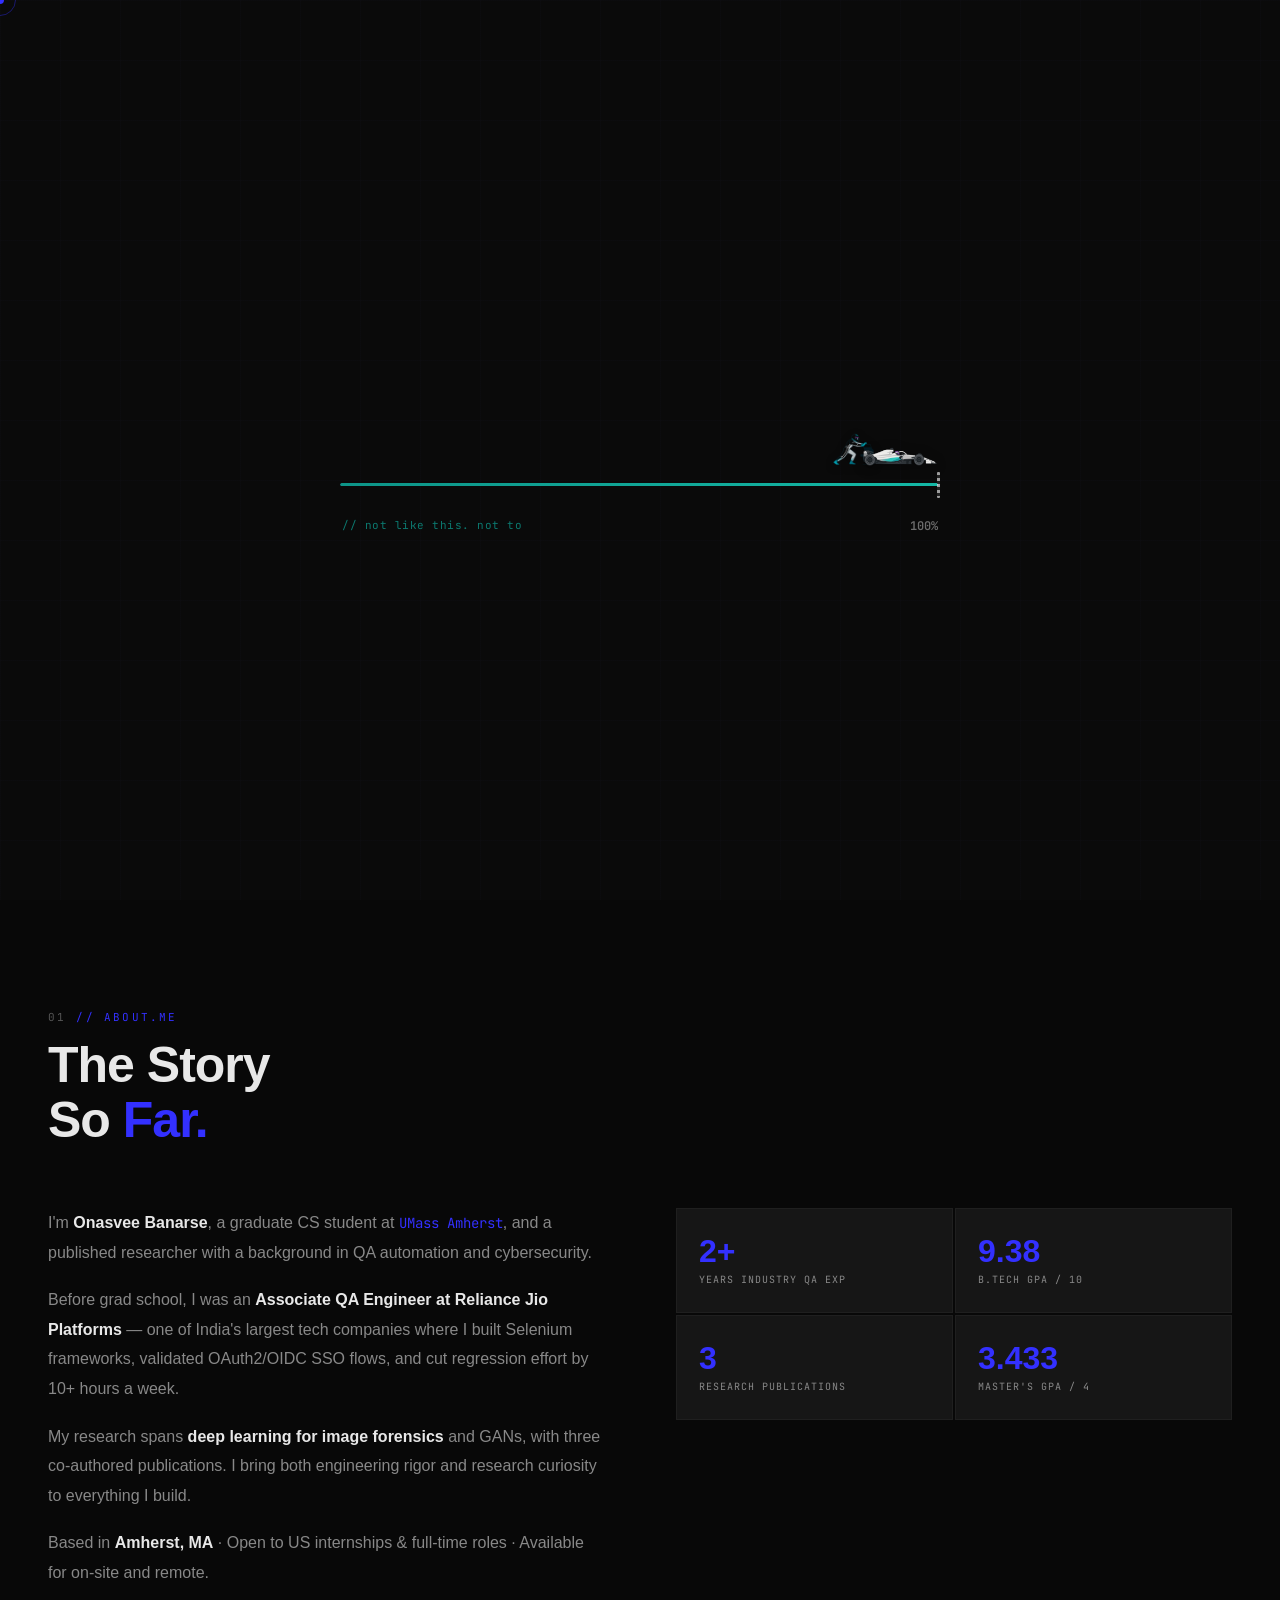
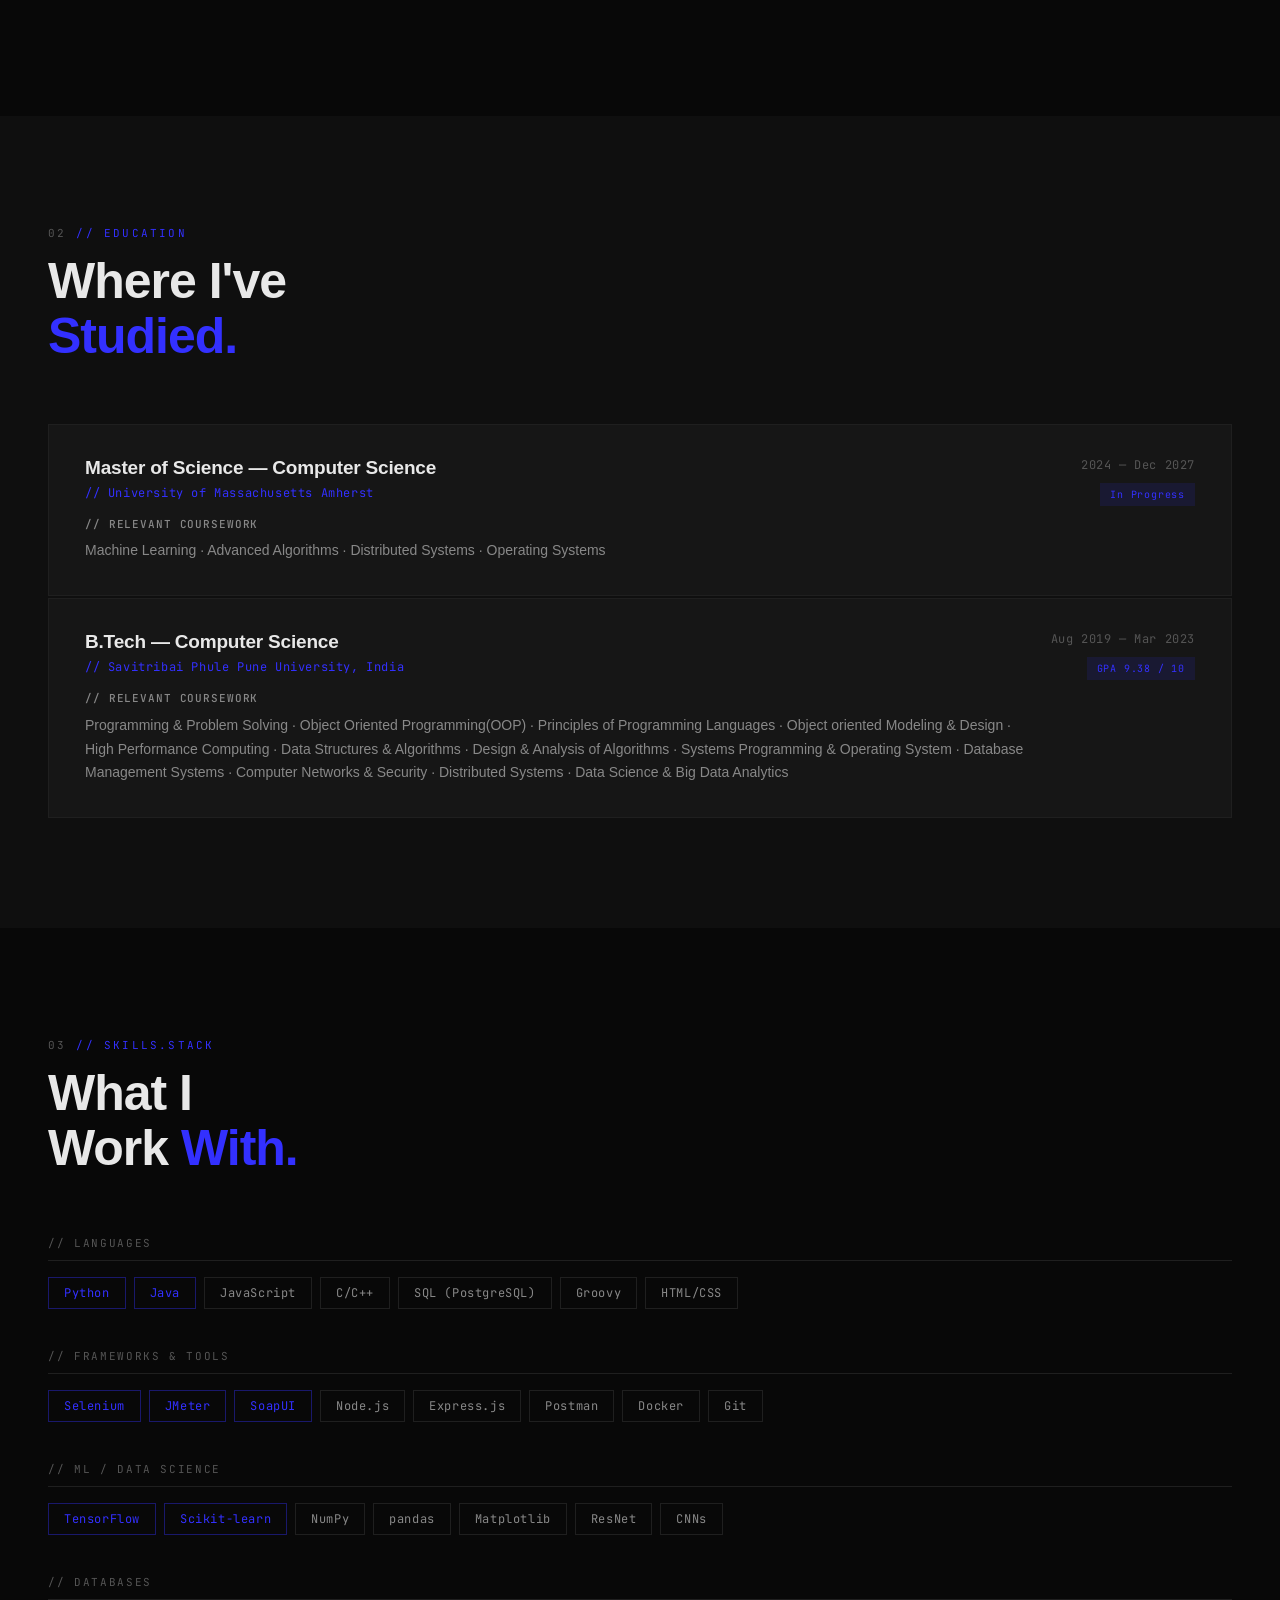
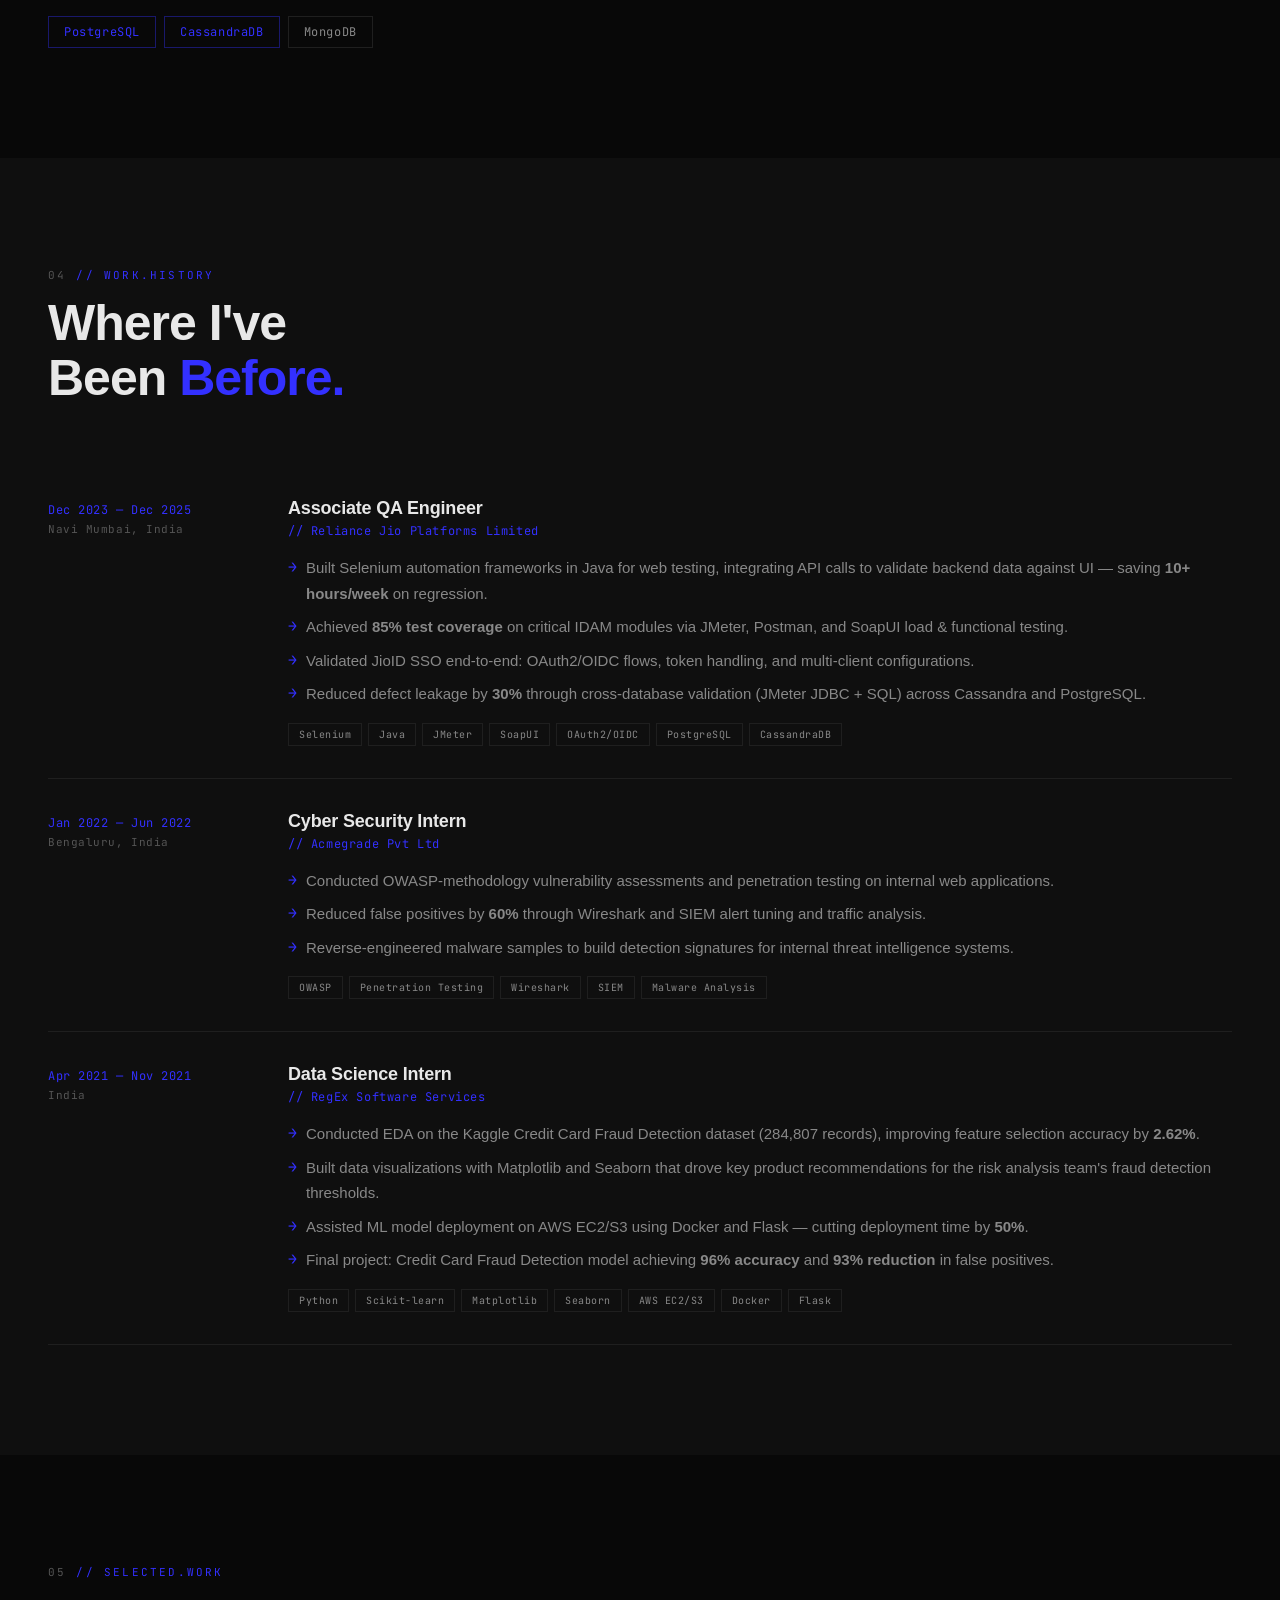
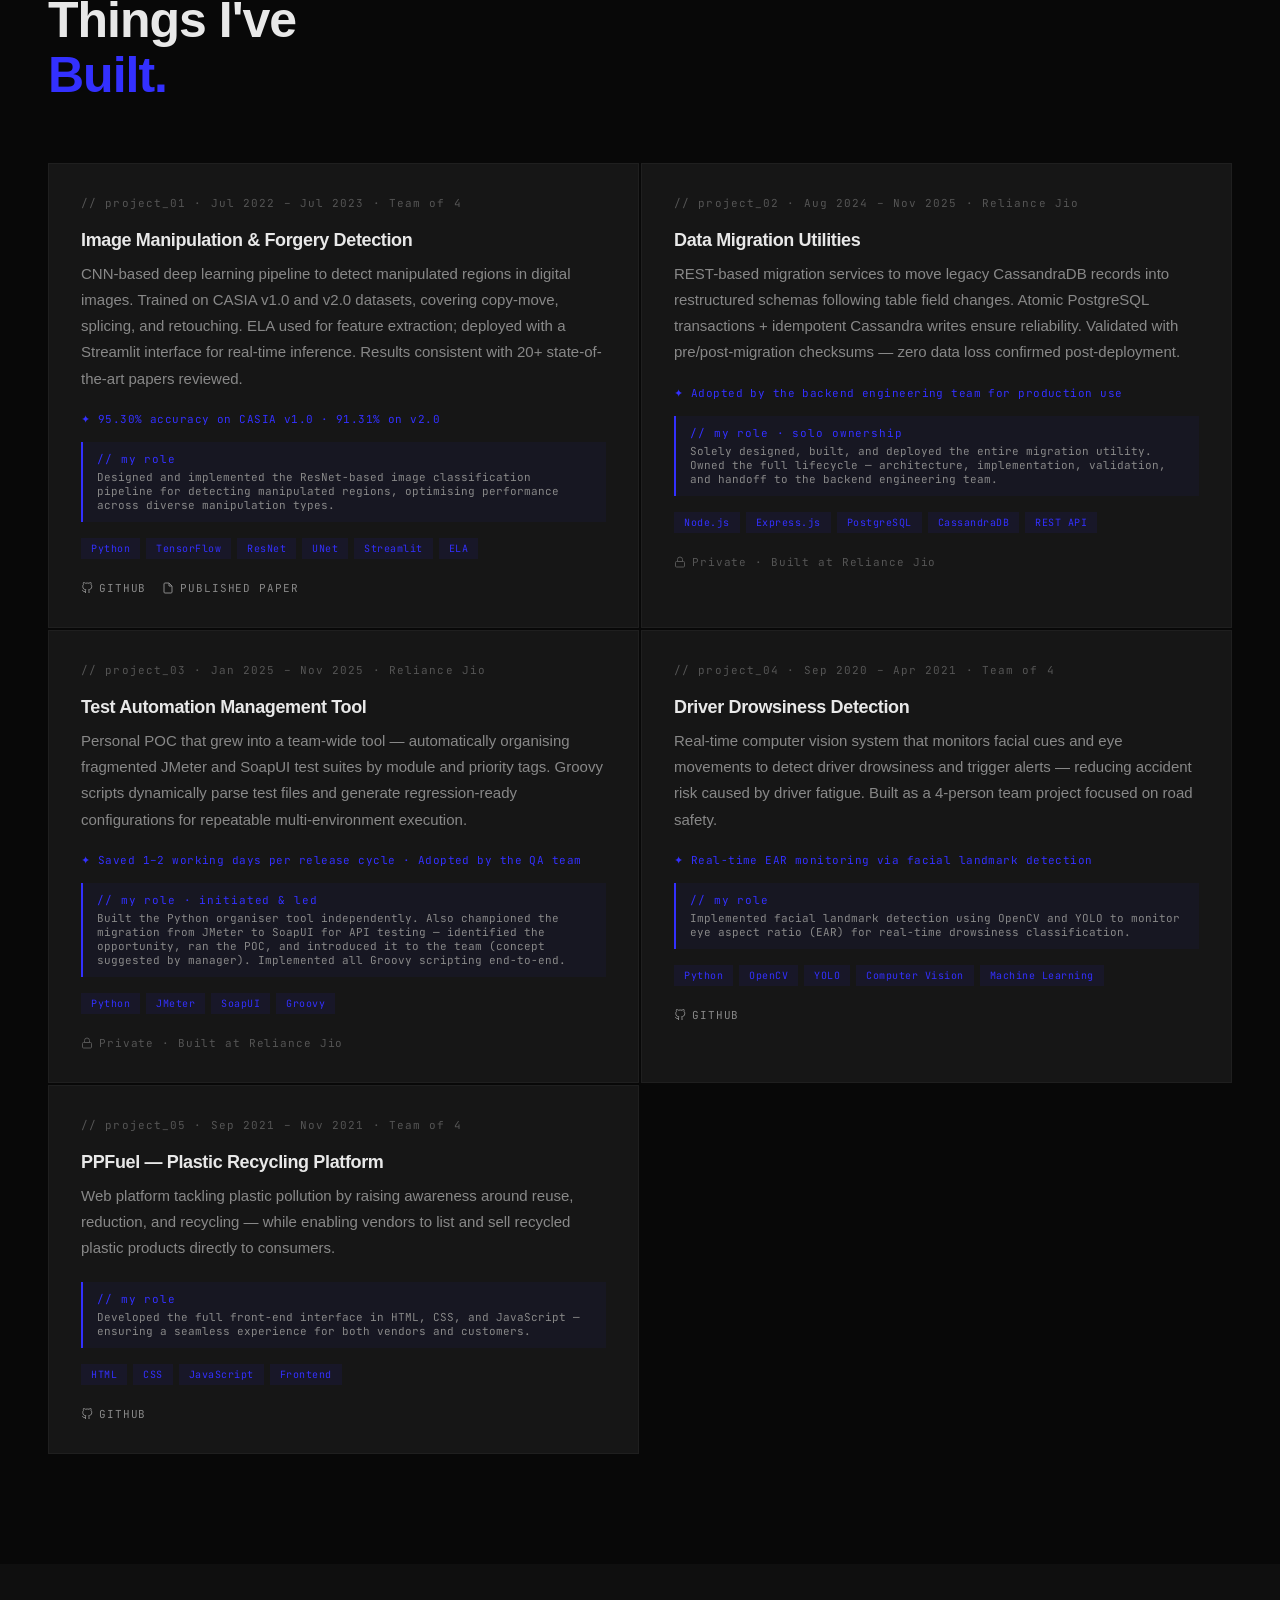
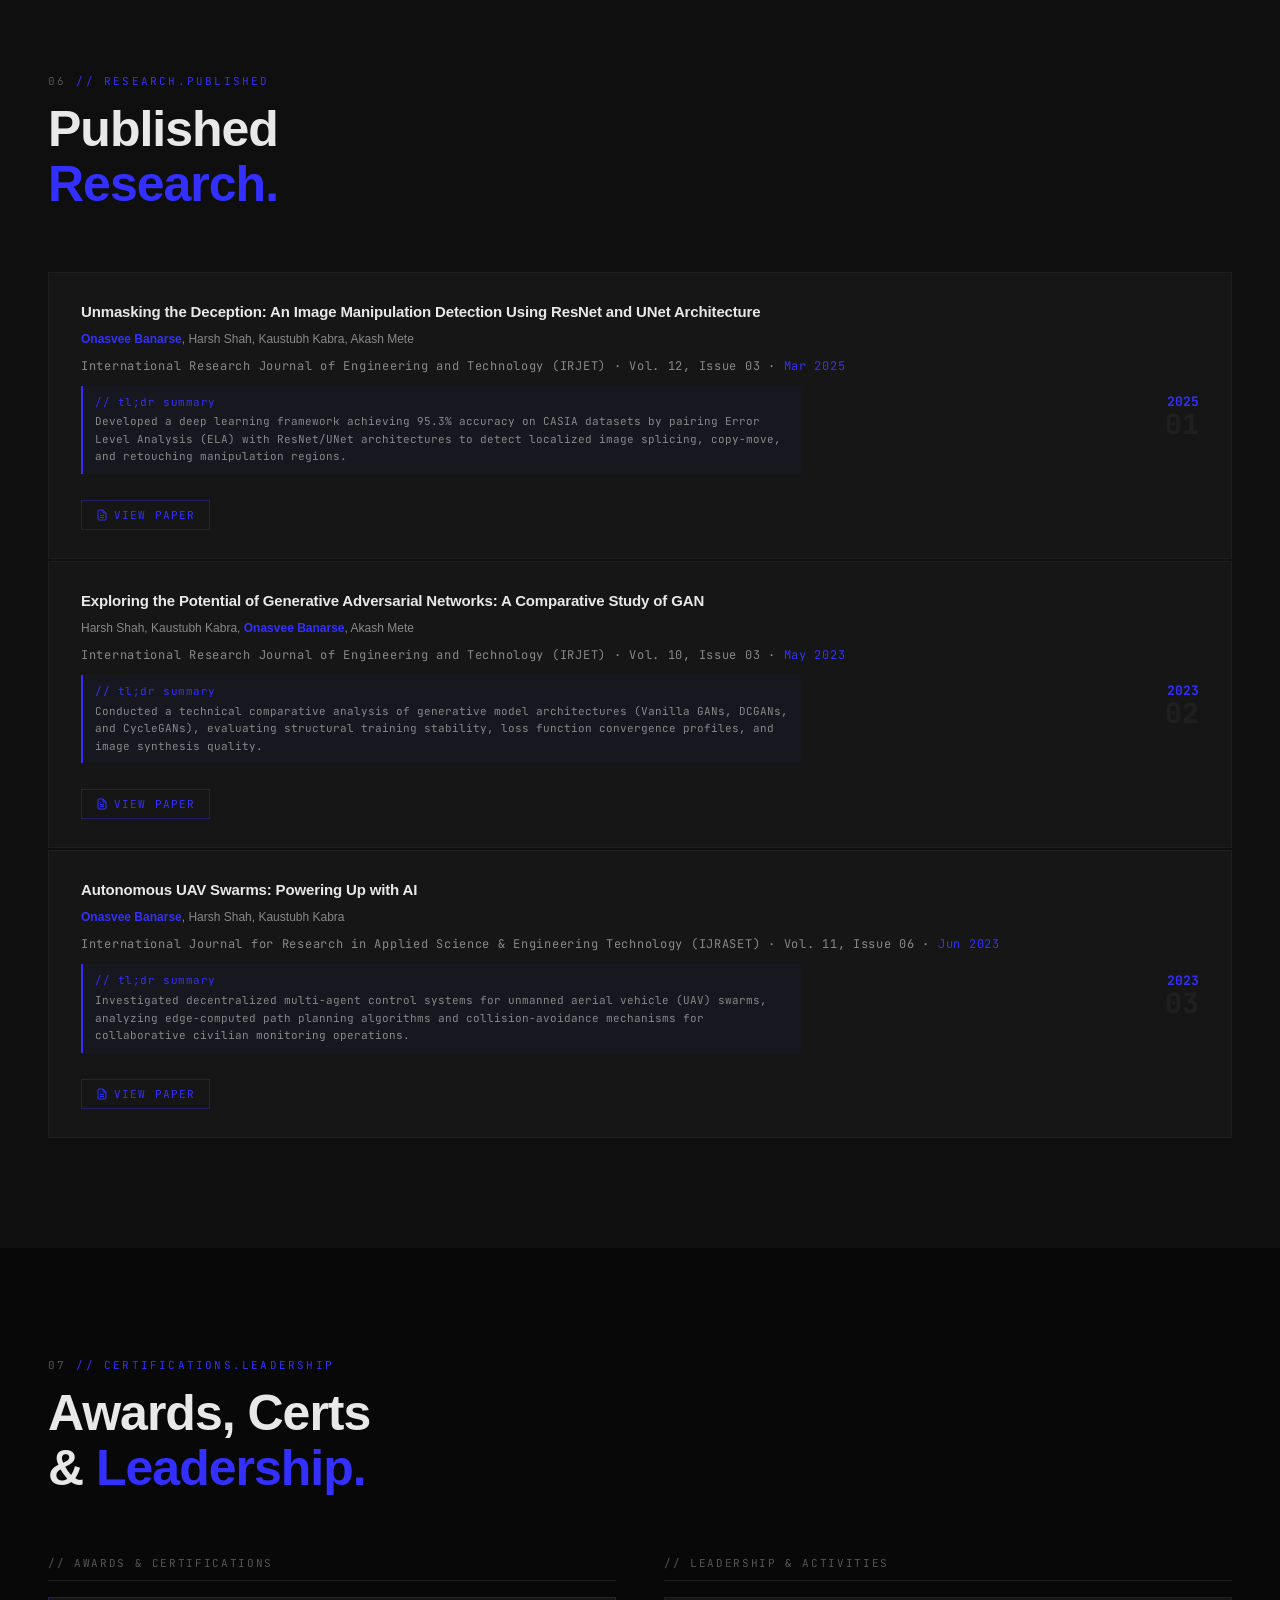
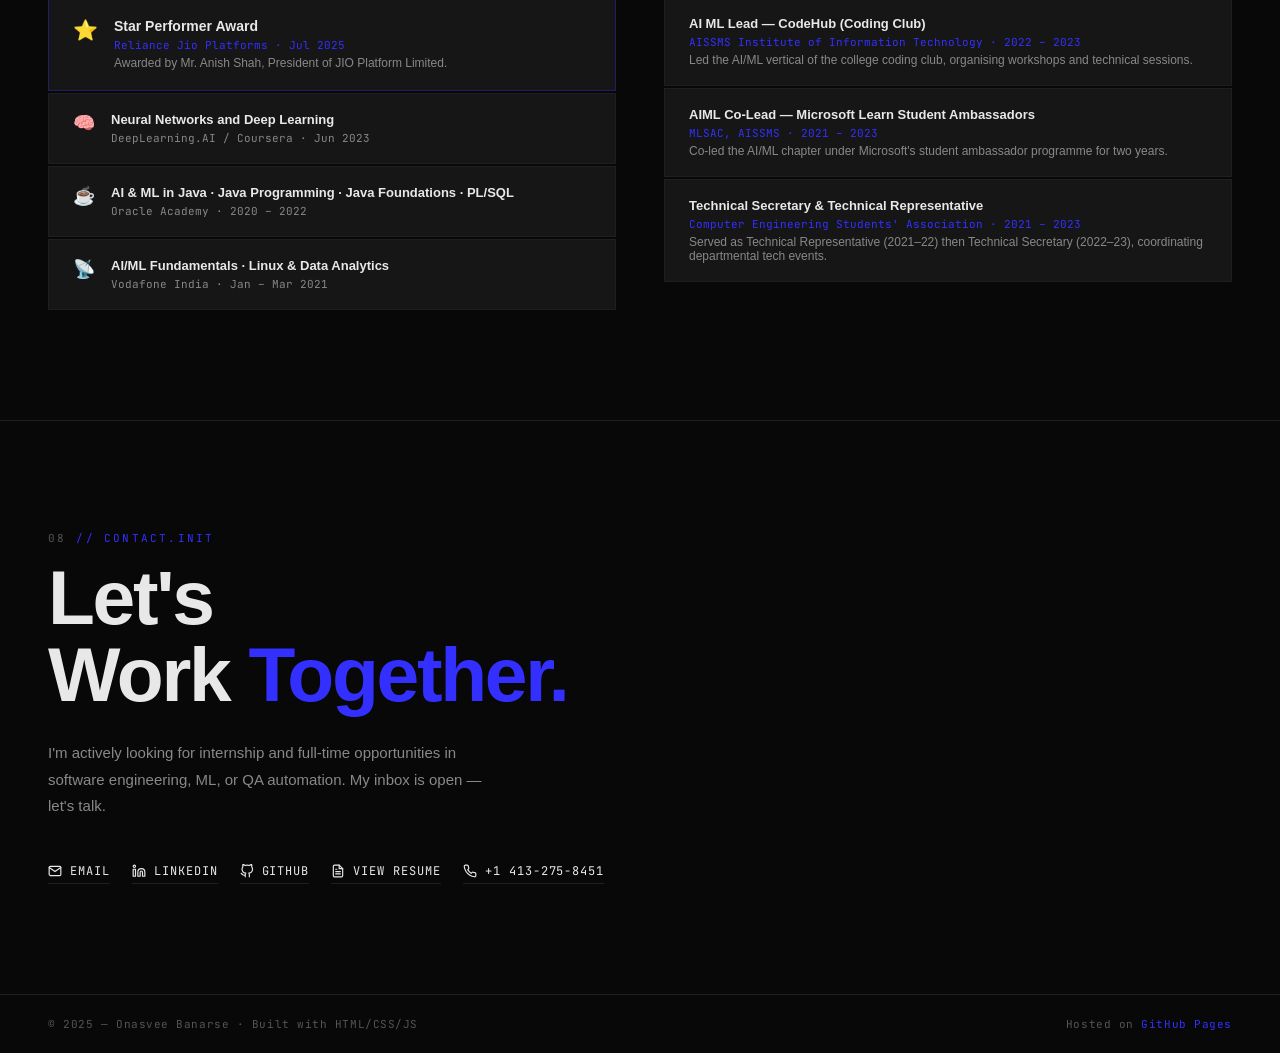
==== index.html @ cd903f81 "Website commit" ====
<!DOCTYPE html>
<html lang="en" data-theme="dark">
<head>
  <meta charset="UTF-8" />
  <meta name="viewport" content="width=device-width, initial-scale=1.0"/>
  <title>Onasvee Banarse — MS CS @ UMass Amherst</title>
  
  <link rel="preconnect" href="https://fonts.googleapis.com">
  <link href="https://fonts.googleapis.com/css2?family=JetBrains+Mono:wght@300;400;500;700&display=swap" rel="stylesheet">
  <link href="https://api.fontshare.com/v2/css?f[]=cabinet-grotesk@400,500,700,800&display=swap" rel="stylesheet">
  
  <link rel="stylesheet" href="styles.css">

  <script>
    // Runs before paint — no flash
    (function(){
      const palettes = [
  { name: 'ferrari',      dark: '#EF1A2D', dark2: '#FF4A5A', light: '#A6051A', light2: '#73000E' },
  { name: 'mclaren',      dark: '#FF8700', dark2: '#FFA842', light: '#C26600', light2: '#8F4B00' },
  { name: 'red bull',     dark: '#3330FF', dark2: '#FFEA33', light: '#0600EF', light2: '#030078' },
  { name: 'mercedes',     dark: '#00D2BE', dark2: '#E0E6ED', light: '#007A6E', light2: '#004F47' },
  { name: 'alpine',       dark: '#FF66D6', dark2: '#3385FF', light: '#FD4BC7', light2: '#0058BB' },
  { name: 'aston martin', dark: '#00A699', dark2: '#E4F533', light: '#00665E', light2: '#00423D' },
  { name: 'williams',     dark: '#33C5FF', dark2: '#335CFF', light: '#00A3E0', light2: '#041E42' },
  { name: 'haas',         dark: '#FF3352', dark2: '#E0E0E0', light: '#E6002B', light2: '#202020' },
  { name: 'audi',         dark: '#FF244D', dark2: '#CCCCCC', light: '#D40026', light2: '#1A1A1A' },
  { name: 'racing bulls', dark: '#3B5CFF', dark2: '#FF3333', light: '#1534CC', light2: '#B30000' },
  { name: 'cadillac',     dark: '#FFCE33', dark2: '#FF4752', light: '#C99B00', light2: '#8F141B' }
];
      // Pick random palette each session
      let idx = sessionStorage.getItem('paletteIdx');
      if(idx === null){
        idx = Math.floor(Math.random() * palettes.length);
        sessionStorage.setItem('paletteIdx', idx);
      }
      const p = palettes[+idx];
      const r = document.documentElement;
      // Store for later use in JS (theme switching)
      r.dataset.palette = idx;
      window._palette = p;
      // Apply dark mode colors immediately
      r.style.setProperty('--accent', p.dark);
      r.style.setProperty('--accent2', p.dark2);
      // Light mode values stored as data attrs, applied when theme switches
      r.dataset.lightAccent = p.light;
      r.dataset.lightAccent2 = p.light2;
      r.dataset.paletteName = p.name;
    })();
  </script>
</head>
<body>

  <div class="loader-screen" id="loaderScreen">
    <div class="loader-container">
      <div class="track-area" id="trackArea">
        <div class="track-surface">
          <div class="track-progress" id="trackProgress"></div>
        </div>
        <div class="finish-marker"></div>

        <div class="race-group" id="raceGroup">
          <img class="driver" id="driver" src="driver.png" alt="" draggable="false"/>
          <img class="f1-car" id="f1Car" src="f1-car.png" alt="" draggable="false"/>
        </div>

        <div class="particle" id="p1"></div>
        <div class="particle" id="p2"></div>
        <div class="particle" id="p3"></div>
        <div class="particle" id="p4"></div>
        <div class="particle" id="p5"></div>
      </div>

      <div class="status-bar">
        <span class="status-text" id="statusText"></span>
        <span class="percent-text" id="percentText">0%</span>
      </div>

      <span class="skip-hint" id="skipHint" onclick="skipLoader()">click to skip</span>
    </div>
  </div>

  <script>
    (function() {
      // Lock scroll while loader is active
      document.body.style.overflow = 'hidden';

      const trackProgress = document.getElementById('trackProgress');
      const percentText = document.getElementById('percentText');
      const f1Car = document.getElementById('f1Car');
      const driver = document.getElementById('driver');
      const raceGroup = document.getElementById('raceGroup');
      const loaderScreen = document.getElementById('loaderScreen');
      const statusText = document.getElementById('statusText');
      const trackArea = document.getElementById('trackArea');
      const skipHint = document.getElementById('skipHint');
      const particles = [
        document.getElementById('p1'), document.getElementById('p2'),
        document.getElementById('p3'), document.getElementById('p4'),
        document.getElementById('p5')
      ];

// === CONFIG ===
      const STUCK_AT = 62;
      const PHASE1_DURATION = 1400; // Increased from 850ms for a longer, smoother travel path
      const STUCK_DURATION = 750;
      const ENTRY_DELAY = 300;
      const PUSH_DURATION = 850;
      const EXIT_DELAY = 400;

      // Safe local storage check
      try {
        if (localStorage.getItem('portfolio_visited')) {
          // Uncomment to skip loader for returning visitors:
          // loaderScreen.classList.add('done');
          // document.body.style.overflow = '';
          // return; 
        }
        localStorage.setItem('portfolio_visited', 'true');
      } catch (e) { console.warn("Local storage blocked, ignoring."); }

      let currentProgress = 0;
      function setProgress(val) {
        currentProgress = val;
        trackProgress.style.width = val + '%';
        percentText.textContent = Math.round(val) + '%';
        raceGroup.style.left = val + '%';
      }

      function showStatus(text) {
        statusText.textContent = text;
        statusText.classList.add('visible');
      }
      function hideStatus() { statusText.classList.remove('visible'); }

// Add a variable at the top of your script block to track the active timer
      let activeTypeInterval = null;

      function typeStatus(text, speed = 40) {
        // CRITICAL: Clear any running typewriter interval from a previous phase
        if (activeTypeInterval !== null) {
          clearInterval(activeTypeInterval);
        }

        statusText.innerHTML = ''; 
        statusText.classList.add('visible');
        let i = 0;
        
        // Save the new interval to our tracking variable
        activeTypeInterval = setInterval(() => {
          if (i < text.length) { 
            statusText.innerHTML += text[i]; 
            i++; 
          } 
          else { 
            clearInterval(activeTypeInterval); 
            activeTypeInterval = null; // Reset when typing finishes
          }
        }, speed);
      }

      function spawnSmoke() {
        const groupRect = raceGroup.getBoundingClientRect();
        const trackRect = trackArea.getBoundingClientRect();
        const smokeX = groupRect.left - trackRect.left;

        particles.forEach((p, i) => {
          p.style.left = (smokeX + Math.random() * 20) + 'px';
          p.style.bottom = (8 + Math.random() * 12) + 'px';
          p.style.width = (6 + Math.random() * 6) + 'px';
          p.style.height = p.style.width;
          p.classList.remove('active');
          void p.offsetWidth;
          setTimeout(() => p.classList.add('active'), i * 120);
        });
      }

      // Attach to window so HTML onclick works
      window.skipLoader = function() {
        loaderScreen.classList.add('done');
        document.body.style.overflow = '';
      };

function phase1() {
        driver.style.display = 'none';
        typeStatus('// lights out and away we go.', 30); 

        const start = performance.now();
        function animate(now) {
          const t = Math.min((now - start) / PHASE1_DURATION, 1);
          
          // Smoother kinematic curve: standard quintic ease-out profile
          // This gives the car a high initial speed but decelerates beautifully into the stop
          const eased = 1 - Math.pow(1 - t, 5); 
          
          setProgress(eased * STUCK_AT);
          if (t < 1) requestAnimationFrame(animate); else phase2();
        }
        requestAnimationFrame(animate);
      }

      function phase2() {
        raceGroup.classList.add('stuck');
        spawnSmoke();
        typeStatus('// DNF?', 35);
        setTimeout(() => skipHint.classList.add('visible'), 200);
        setTimeout(() => { raceGroup.classList.remove('stuck'); phase3(); }, STUCK_DURATION);
      }

      function phase3() {
        hideStatus();
        skipHint.classList.remove('visible');
        driver.style.display = 'block';
        driver.classList.add('visible');
        setTimeout(() => {
          driver.classList.add('pushing');
          typeStatus('// not like this. not today.', 30);
          const start = performance.now();
          function animatePush(now) {
            const t = Math.min((now - start) / PUSH_DURATION, 1);
            let eased;
            if (t < 0.2) eased = 2.5 * t * t;
            else if (t < 0.8) eased = 0.1 + (t - 0.2) * 1.25;
            else { const r = (t - 0.8) / 0.2; eased = 0.85 + 0.15 * (1 - Math.pow(1 - r, 2)); }
            setProgress(STUCK_AT + (100 - STUCK_AT) * eased);
            if (t < 1) requestAnimationFrame(animatePush); else finish();
          }
          requestAnimationFrame(animatePush);
        }, ENTRY_DELAY);
      }

      function finish() {
        driver.classList.remove('pushing');
        hideStatus();
        setTimeout(() => typeStatus('// welcome to my world.', 25), 100);
        setTimeout(() => window.skipLoader(), EXIT_DELAY + 300);
      }

      phase1();
    })();
  </script>

  <div class="cursor" id="cursor"></div>
  <div class="cursor-ring" id="cursorRing"></div>

  <nav id="navbar">
    <div class="nav-logo" onclick="window.scrollTo({top:0,behavior:'smooth'})" style="cursor:none;">// onasvee.dev</div>
    <div class="nav-right">
      <ul class="nav-links">
        <li><a href="#about">About</a></li>
        <li><a href="#education">Education</a></li>
        <li><a href="#skills">Skills</a></li>
        <li><a href="#experience">Experience</a></li>
        <li><a href="#projects">Projects</a></li>
        <li><a href="#publications">Publications</a></li>
        <li><a href="#certifications">Certifications</a></li>
        <li><a href="#contact">Contact</a></li>
      </ul>
      <button id="colorBtn" title="Randomise accent colour" style="background:none;border:1px solid var(--border);border-radius:999px;padding:5px 10px;cursor:none;display:flex;align-items:center;gap:7px;transition:border-color 0.2s,padding 0.2s;" onmouseenter="this.style.borderColor='var(--accent)';document.getElementById('colorName').style.maxWidth='80px';document.getElementById('colorName').style.opacity='1'" onmouseleave="this.style.borderColor='var(--border)';document.getElementById('colorName').style.maxWidth='0';document.getElementById('colorName').style.opacity='0'">
        <span id="colorDot" style="width:10px;height:10px;border-radius:50%;background:var(--accent);display:inline-block;flex-shrink:0;transition:background 0.3s;"></span>
        <span style="font-family:var(--mono);font-size:10px;color:var(--muted2);letter-spacing:0.1em;max-width:0;opacity:0;overflow:hidden;white-space:nowrap;transition:max-width 0.3s ease,opacity 0.3s ease;" id="colorName">ferrari</span>
      </button>
      <button class="theme-toggle" id="themeToggle" title="Toggle theme">
        <span class="toggle-icon-dark">🌙</span>
        <span class="toggle-icon-light">☀️</span>
        <div class="toggle-knob"></div>
      </button>
    </div>
  </nav>

  <section id="hero">
    <div class="hero-grid-bg"></div>
    <div class="hero-content">
      <div class="hero-tag">// system.init — open to internships & full-time roles</div>
      <h1 class="hero-name">Onasvee<br>Banarse<span>.</span></h1>
      <p class="hero-title" id="typed-text">MS CS @ UMass Amherst · <span class="typed-cursor">|</span></p>
      <p class="hero-desc">
Engineer who has spent several years breaking systems in order to design and deliver new systems through Reliance Jio. Presently working towards a Master's degree in Computer Science, focusing on Quality Assurance, Machine Learning, and Software Engineering, to create fast, reliable systems.      </p>
      <div class="hero-ctas">
        <a href="#projects" class="btn-primary">View My Work</a>
        <a href="#contact" class="btn-outline">Get in Touch</a>
<a href="javascript:void(0)" onclick="openPDF('resume.pdf', 'Onasvee Banarse', 'Resume')" class="btn-outline" style="display: inline-flex; align-items: center; gap: 8px;">
          <svg width="14" height="14" viewBox="0 0 24 24" fill="none" stroke="currentColor" stroke-width="2" stroke-linecap="round" stroke-linejoin="round"><path d="M14 2H6a2 2 0 0 0-2 2v16a2 2 0 0 0 2 2h12a2 2 0 0 0 2-2V8z"></path><polyline points="14 2 14 8 20 8"></polyline><line x1="16" y1="13" x2="8" y2="13"></line><line x1="16" y1="17" x2="8" y2="17"></line><polyline points="10 9 9 9 8 9"></polyline></svg>
          View Resume
        </a>
      </div>
    </div>

    <div class="hero-photo-wrap">
      <div class="hero-photo-frame">
        <div class="hero-photo-inner">
            <img src="OnasveeBanarse.PNG" alt="Onasvee Banarse" />
        </div>
        <div class="photo-badge">UMass · MS CS</div>
      </div>
    </div>

    <div class="hero-scroll-hint"><div class="scroll-line"></div>scroll to explore</div>
  </section>

  <section id="about">
    <div class="section-label reveal" data-num="01">// about.me</div>
    <h2 class="section-title reveal">The Story<br>So <span>Far.</span></h2>
    <div class="about-grid">
      <div class="about-text reveal">
        <p>I'm <strong>Onasvee Banarse</strong>, a graduate CS student at <span class="highlight">UMass Amherst</span>, and a published researcher with a background in QA automation and cybersecurity.</p>
        <p>Before grad school, I was an <strong>Associate QA Engineer at Reliance Jio Platforms</strong> — one of India's largest tech companies where I built Selenium frameworks, validated OAuth2/OIDC SSO flows, and cut regression effort by 10+ hours a week.</p>
        <p>My research spans <strong>deep learning for image forensics</strong> and GANs, with three co-authored publications. I bring both engineering rigor and research curiosity to everything I build.</p>
        <p>Based in <strong>Amherst, MA</strong> · Open to US internships & full-time roles · Available for on-site and remote.</p>
      </div>
      <div class="about-stats reveal">
        <div class="stat-box"><div class="stat-num">2+</div><div class="stat-label">Years Industry QA Exp</div></div>
        <div class="stat-box"><div class="stat-num">9.38</div><div class="stat-label">B.Tech GPA / 10</div></div>
        <div class="stat-box"><div class="stat-num">3</div><div class="stat-label">Research Publications</div></div>
        <div class="stat-box"><div class="stat-num">3.433</div><div class="stat-label">Master's GPA / 4</div></div>
      </div>
    </div>
  </section>

  <section id="education">
    <div class="section-label reveal" data-num="02">// education</div>
    <h2 class="section-title reveal">Where I've<br><span>Studied.</span></h2>
    <div class="edu-grid">

      <div class="edu-card reveal">
        <div>
          <div class="edu-degree">Master of Science — Computer Science</div>
          <div class="edu-school">// University of Massachusetts Amherst</div>
          <div class="edu-courses">
            <strong>// relevant coursework</strong>
            Machine Learning · Advanced Algorithms · Distributed Systems · Operating Systems
          </div>
        </div>
        <div class="edu-meta">
          <div class="edu-year">2024 — Dec 2027</div>
          <div class="edu-badge">In Progress</div>
        </div>
      </div>

      <div class="edu-card reveal">
        <div>
          <div class="edu-degree">B.Tech — Computer Science</div>
          <div class="edu-school">// Savitribai Phule Pune University, India</div>
          <div class="edu-courses">
            <strong>// relevant coursework</strong>
Programming & Problem Solving · Object Oriented Programming(OOP) · Principles of Programming Languages · Object oriented Modeling & Design · High Performance Computing · Data Structures & Algorithms · Design & Analysis of Algorithms · Systems Programming & Operating System · Database Management Systems · Computer Networks & Security · Distributed Systems · Data Science & Big Data Analytics          </div>
        </div>
        <div class="edu-meta">
          <div class="edu-year">Aug 2019 — Mar 2023</div>
          <div class="edu-badge">GPA 9.38 / 10</div>
        </div>
      </div>

    </div>
  </section>

  <section id="skills">
    <div class="section-label reveal" data-num="03">// skills.stack</div>
    <h2 class="section-title reveal">What I<br>Work <span>With.</span></h2>
    <div class="skills-outer">
      <div class="reveal">
        <div class="skill-group-title">// languages</div>
        <div class="skills-grid">
          <span class="skill-tag accent">Python</span>
          <span class="skill-tag accent">Java</span>
          <span class="skill-tag">JavaScript</span>
          <span class="skill-tag">C/C++</span>
          <span class="skill-tag">SQL (PostgreSQL)</span>
          <span class="skill-tag">Groovy</span>
          <span class="skill-tag">HTML/CSS</span>
        </div>
      </div>
      <div class="reveal">
        <div class="skill-group-title">// frameworks & tools</div>
        <div class="skills-grid">
          <span class="skill-tag accent">Selenium</span>
          <span class="skill-tag accent">JMeter</span>
          <span class="skill-tag accent">SoapUI</span>
          <span class="skill-tag">Node.js</span>
          <span class="skill-tag">Express.js</span>
          <span class="skill-tag">Postman</span>
          <span class="skill-tag">Docker</span>
          <span class="skill-tag">Git</span>
        </div>
      </div>
      <div class="reveal">
        <div class="skill-group-title">// ml / data science</div>
        <div class="skills-grid">
          <span class="skill-tag accent">TensorFlow</span>
          <span class="skill-tag accent">Scikit-learn</span>
          <span class="skill-tag">NumPy</span>
          <span class="skill-tag">pandas</span>
          <span class="skill-tag">Matplotlib</span>
          <span class="skill-tag">ResNet</span>
          <span class="skill-tag">CNNs</span>
        </div>
      </div>
      <div class="reveal">
        <div class="skill-group-title">// databases</div>
        <div class="skills-grid">
          <span class="skill-tag accent">PostgreSQL</span>
          <span class="skill-tag accent">CassandraDB</span>
          <span class="skill-tag">MongoDB</span>
        </div>
      </div>
    </div>
  </section>

  <section id="experience">
    <div class="section-label reveal" data-num="04">// work.history</div>
    <h2 class="section-title reveal">Where I've<br>Been <span>Before.</span></h2>
    <div class="timeline">

      <div class="timeline-item reveal">
        <div class="timeline-left">
          <div class="tl-year">Dec 2023 — Dec 2025</div>
          Navi Mumbai, India
        </div>
        <div class="timeline-right">
          <h3>Associate QA Engineer</h3>
          <div class="company">// Reliance Jio Platforms Limited</div>
          <ul>
            <li>Built Selenium automation frameworks in Java for web testing, integrating API calls to validate backend data against UI — saving <strong>10+ hours/week</strong> on regression.</li>
            <li>Achieved <strong>85% test coverage</strong> on critical IDAM modules via JMeter, Postman, and SoapUI load & functional testing.</li>
            <li>Validated JioID SSO end-to-end: OAuth2/OIDC flows, token handling, and multi-client configurations.</li>
            <li>Reduced defect leakage by <strong>30%</strong> through cross-database validation (JMeter JDBC + SQL) across Cassandra and PostgreSQL.</li>
          </ul>
          <div class="tl-tags">
            <span class="tl-tag">Selenium</span><span class="tl-tag">Java</span>
            <span class="tl-tag">JMeter</span><span class="tl-tag">SoapUI</span>
            <span class="tl-tag">OAuth2/OIDC</span><span class="tl-tag">PostgreSQL</span>
            <span class="tl-tag">CassandraDB</span>
          </div>
        </div>
      </div>

      <div class="timeline-item reveal">
        <div class="timeline-left">
          <div class="tl-year">Jan 2022 — Jun 2022</div>
          Bengaluru, India
        </div>
        <div class="timeline-right">
          <h3>Cyber Security Intern</h3>
          <div class="company">// Acmegrade Pvt Ltd</div>
          <ul>
            <li>Conducted OWASP-methodology vulnerability assessments and penetration testing on internal web applications.</li>
            <li>Reduced false positives by <strong>60%</strong> through Wireshark and SIEM alert tuning and traffic analysis.</li>
            <li>Reverse-engineered malware samples to build detection signatures for internal threat intelligence systems.</li>
          </ul>
          <div class="tl-tags">
            <span class="tl-tag">OWASP</span><span class="tl-tag">Penetration Testing</span>
            <span class="tl-tag">Wireshark</span><span class="tl-tag">SIEM</span>
            <span class="tl-tag">Malware Analysis</span>
          </div>
        </div>
      </div>

      <div class="timeline-item reveal">
        <div class="timeline-left">
          <div class="tl-year">Apr 2021 — Nov 2021</div>
          India
        </div>
        <div class="timeline-right">
          <h3>Data Science Intern</h3>
          <div class="company">// RegEx Software Services</div>
          <ul>
            <li>Conducted EDA on the Kaggle Credit Card Fraud Detection dataset (284,807 records), improving feature selection accuracy by <strong>2.62%</strong>.</li>
            <li>Built data visualizations with Matplotlib and Seaborn that drove key product recommendations for the risk analysis team's fraud detection thresholds.</li>
            <li>Assisted ML model deployment on AWS EC2/S3 using Docker and Flask — cutting deployment time by <strong>50%</strong>.</li>
            <li>Final project: Credit Card Fraud Detection model achieving <strong>96% accuracy</strong> and <strong>93% reduction</strong> in false positives.</li>
          </ul>
          <div class="tl-tags">
            <span class="tl-tag">Python</span><span class="tl-tag">Scikit-learn</span>
            <span class="tl-tag">Matplotlib</span><span class="tl-tag">Seaborn</span>
            <span class="tl-tag">AWS EC2/S3</span><span class="tl-tag">Docker</span><span class="tl-tag">Flask</span>
          </div>
        </div>
      </div>

    </div>
  </section>

  <section id="projects">
    <div class="section-label reveal" data-num="05">// selected.work</div>
    <h2 class="section-title reveal">Things I've<br><span>Built.</span></h2>
    <div class="projects-grid">

      <div class="project-card reveal">
        <div class="project-num">// project_01 · Jul 2022 – Jul 2023 · Team of 4</div>
        <h3 class="project-title">Image Manipulation & Forgery Detection</h3>
        <p class="project-desc">CNN-based deep learning pipeline to detect manipulated regions in digital images. Trained on CASIA v1.0 and v2.0 datasets, covering copy-move, splicing, and retouching. ELA used for feature extraction; deployed with a Streamlit interface for real-time inference. Results consistent with 20+ state-of-the-art papers reviewed.</p>
        <div class="project-highlight">✦ 95.30% accuracy on CASIA v1.0 · 91.31% on v2.0</div>
        <div style="font-family:var(--mono);font-size:11px;color:var(--muted2);margin-bottom:16px;padding:10px 14px;border-left:2px solid var(--accent);background:color-mix(in srgb,var(--accent) 5%,transparent);">
          <span style="color:var(--accent);display:block;margin-bottom:4px;letter-spacing:0.08em;">// my role</span>
          Designed and implemented the ResNet-based image classification pipeline for detecting manipulated regions, optimising performance across diverse manipulation types.
        </div>
        <div class="project-stack">
          <span class="proj-tag">Python</span><span class="proj-tag">TensorFlow</span>
          <span class="proj-tag">ResNet</span><span class="proj-tag">UNet</span>
          <span class="proj-tag">Streamlit</span><span class="proj-tag">ELA</span>
        </div>
        <div class="project-links">
          <a href="https://github.com/ORION-22/Image_Manipulation_Detection_Streamlit_SegematationModel" class="proj-link"><svg viewBox="0 0 24 24" fill="none" stroke="currentColor" stroke-width="2"><path d="M9 19c-5 1.5-5-2.5-7-3m14 6v-3.87a3.37 3.37 0 0 0-.94-2.61c3.14-.35 6.44-1.54 6.44-7A5.44 5.44 0 0 0 20 4.77 5.07 5.07 0 0 0 19.91 1S18.73.65 16 2.48a13.38 13.38 0 0 0-7 0C6.27.65 5.09 1 5.09 1A5.07 5.07 0 0 0 5 4.77a5.44 5.44 0 0 0-1.5 3.78c0 5.42 3.3 6.61 6.44 7A3.37 3.37 0 0 0 9 18.13V22"/></svg>GitHub</a>
          <a href="#publications" class="proj-link"><svg viewBox="0 0 24 24" fill="none" stroke="currentColor" stroke-width="2"><path d="M14 2H6a2 2 0 0 0-2 2v16a2 2 0 0 0 2 2h12a2 2 0 0 0 2-2V8z"/><polyline points="14 2 14 8 20 8"/></svg>Published Paper</a>
        </div>
      </div>

      <div class="project-card reveal">
        <div class="project-num">// project_02 · Aug 2024 – Nov 2025 · Reliance Jio</div>
        <h3 class="project-title">Data Migration Utilities</h3>
        <p class="project-desc">REST-based migration services to move legacy CassandraDB records into restructured schemas following table field changes. Atomic PostgreSQL transactions + idempotent Cassandra writes ensure reliability. Validated with pre/post-migration checksums — zero data loss confirmed post-deployment.</p>
        <div class="project-highlight">✦ Adopted by the backend engineering team for production use</div>
        <div style="font-family:var(--mono);font-size:11px;color:var(--muted2);margin-bottom:16px;padding:10px 14px;border-left:2px solid var(--accent);background:color-mix(in srgb,var(--accent) 5%,transparent);">
          <span style="color:var(--accent);display:block;margin-bottom:4px;letter-spacing:0.08em;">// my role · solo ownership</span>
          Solely designed, built, and deployed the entire migration utility. Owned the full lifecycle — architecture, implementation, validation, and handoff to the backend engineering team.
        </div>
        <div class="project-stack">
          <span class="proj-tag">Node.js</span><span class="proj-tag">Express.js</span>
          <span class="proj-tag">PostgreSQL</span><span class="proj-tag">CassandraDB</span>
          <span class="proj-tag">REST API</span>
        </div>
        <div class="project-links">
          <span style="font-family:var(--mono);font-size:11px;color:var(--muted);letter-spacing:0.08em;display:flex;align-items:center;gap:6px;">
            <svg width="12" height="12" viewBox="0 0 24 24" fill="none" stroke="currentColor" stroke-width="2"><rect x="3" y="11" width="18" height="11" rx="2"/><path d="M7 11V7a5 5 0 0 1 10 0v4"/></svg>
            Private · Built at Reliance Jio
          </span>
        </div>
      </div>

      <div class="project-card reveal">
        <div class="project-num">// project_03 · Jan 2025 – Nov 2025 · Reliance Jio</div>
        <h3 class="project-title">Test Automation Management Tool</h3>
        <p class="project-desc">Personal POC that grew into a team-wide tool — automatically organising fragmented JMeter and SoapUI test suites by module and priority tags. Groovy scripts dynamically parse test files and generate regression-ready configurations for repeatable multi-environment execution.</p>
        <div class="project-highlight">✦ Saved 1–2 working days per release cycle · Adopted by the QA team</div>
        <div style="font-family:var(--mono);font-size:11px;color:var(--muted2);margin-bottom:16px;padding:10px 14px;border-left:2px solid var(--accent);background:color-mix(in srgb,var(--accent) 5%,transparent);">
          <span style="color:var(--accent);display:block;margin-bottom:4px;letter-spacing:0.08em;">// my role · initiated & led</span>
          Built the Python organiser tool independently. Also championed the migration from JMeter to SoapUI for API testing — identified the opportunity, ran the POC, and introduced it to the team (concept suggested by manager). Implemented all Groovy scripting end-to-end.
        </div>
        <div class="project-stack">
          <span class="proj-tag">Python</span><span class="proj-tag">JMeter</span>
          <span class="proj-tag">SoapUI</span><span class="proj-tag">Groovy</span>
        </div>
        <div class="project-links">
          <span style="font-family:var(--mono);font-size:11px;color:var(--muted);letter-spacing:0.08em;display:flex;align-items:center;gap:6px;">
            <svg width="12" height="12" viewBox="0 0 24 24" fill="none" stroke="currentColor" stroke-width="2"><rect x="3" y="11" width="18" height="11" rx="2"/><path d="M7 11V7a5 5 0 0 1 10 0v4"/></svg>
            Private · Built at Reliance Jio
          </span>
        </div>
      </div>

      <div class="project-card reveal">
        <div class="project-num">// project_04 · Sep 2020 – Apr 2021 · Team of 4</div>
        <h3 class="project-title">Driver Drowsiness Detection</h3>
        <p class="project-desc">Real-time computer vision system that monitors facial cues and eye movements to detect driver drowsiness and trigger alerts — reducing accident risk caused by driver fatigue. Built as a 4-person team project focused on road safety.</p>
        <div class="project-highlight">✦ Real-time EAR monitoring via facial landmark detection</div>
        <div style="font-family:var(--mono);font-size:11px;color:var(--muted2);margin-bottom:16px;padding:10px 14px;border-left:2px solid var(--accent);background:color-mix(in srgb,var(--accent) 5%,transparent);">
          <span style="color:var(--accent);display:block;margin-bottom:4px;letter-spacing:0.08em;">// my role</span>
          Implemented facial landmark detection using OpenCV and YOLO to monitor eye aspect ratio (EAR) for real-time drowsiness classification.
        </div>
        <div class="project-stack">
          <span class="proj-tag">Python</span><span class="proj-tag">OpenCV</span>
          <span class="proj-tag">YOLO</span><span class="proj-tag">Computer Vision</span>
          <span class="proj-tag">Machine Learning</span>
        </div>
        <div class="project-links">
          <a href="https://github.com/ORION-22/DRIVER_DROWSINESS_CNN_TNESORFLOW" class="proj-link"><svg viewBox="0 0 24 24" fill="none" stroke="currentColor" stroke-width="2"><path d="M9 19c-5 1.5-5-2.5-7-3m14 6v-3.87a3.37 3.37 0 0 0-.94-2.61c3.14-.35 6.44-1.54 6.44-7A5.44 5.44 0 0 0 20 4.77 5.07 5.07 0 0 0 19.91 1S18.73.65 16 2.48a13.38 13.38 0 0 0-7 0C6.27.65 5.09 1 5.09 1A5.07 5.07 0 0 0 5 4.77a5.44 5.44 0 0 0-1.5 3.78c0 5.42 3.3 6.61 6.44 7A3.37 3.37 0 0 0 9 18.13V22"/></svg>GitHub</a>
        </div>
      </div>

      <div class="project-card reveal">
        <div class="project-num">// project_05 · Sep 2021 – Nov 2021 · Team of 4</div>
        <h3 class="project-title">PPFuel — Plastic Recycling Platform</h3>
        <p class="project-desc">Web platform tackling plastic pollution by raising awareness around reuse, reduction, and recycling — while enabling vendors to list and sell recycled plastic products directly to consumers.</p>
        <div style="font-family:var(--mono);font-size:11px;color:var(--muted2);margin-bottom:16px;padding:10px 14px;border-left:2px solid var(--accent);background:color-mix(in srgb,var(--accent) 5%,transparent);">
          <span style="color:var(--accent);display:block;margin-bottom:4px;letter-spacing:0.08em;">// my role</span>
          Developed the full front-end interface in HTML, CSS, and JavaScript — ensuring a seamless experience for both vendors and customers.
        </div>
        <div class="project-stack">
          <span class="proj-tag">HTML</span><span class="proj-tag">CSS</span>
          <span class="proj-tag">JavaScript</span><span class="proj-tag">Frontend</span>
        </div>
        <div class="project-links">
          <a href="https://github.com/ORION-22/Team_Pyrolysis" class="proj-link"><svg viewBox="0 0 24 24" fill="none" stroke="currentColor" stroke-width="2"><path d="M9 19c-5 1.5-5-2.5-7-3m14 6v-3.87a3.37 3.37 0 0 0-.94-2.61c3.14-.35 6.44-1.54 6.44-7A5.44 5.44 0 0 0 20 4.77 5.07 5.07 0 0 0 19.91 1S18.73.65 16 2.48a13.38 13.38 0 0 0-7 0C6.27.65 5.09 1 5.09 1A5.07 5.07 0 0 0 5 4.77a5.44 5.44 0 0 0-1.5 3.78c0 5.42 3.3 6.61 6.44 7A3.37 3.37 0 0 0 9 18.13V22"/></svg>GitHub</a>
        </div>
      </div>

    </div>
  </section>

<section id="publications">
    <div class="section-label reveal" data-num="06">// research.published</div>
    <h2 class="section-title reveal">Published<br><span>Research.</span></h2>
    <div class="pub-list">

      <div class="pub-card reveal">
        <div>
          <div class="pub-title">Unmasking the Deception: An Image Manipulation Detection Using ResNet and UNet Architecture</div>
          <div class="pub-authors"><strong>Onasvee Banarse</strong>, Harsh Shah, Kaustubh Kabra, Akash Mete</div>
          <div class="pub-venue">International Research Journal of Engineering and Technology (IRJET) · Vol. 12, Issue 03 · <span>Mar 2025</span></div>
          
          <div style="font-family:var(--mono); font-size:11px; color:var(--muted2); margin:12px 0; padding:8px 12px; border-left:2px solid var(--accent); background:color-mix(in srgb,var(--accent) 4%,transparent); max-width:720px; line-height:1.6;">
            <span style="color:var(--accent); display:block; margin-bottom:2px; letter-spacing:0.05em;">// tl;dr summary</span>
            Developed a deep learning framework achieving 95.3% accuracy on CASIA datasets by pairing Error Level Analysis (ELA) with ResNet/UNet architectures to detect localized image splicing, copy-move, and retouching manipulation regions.
          </div>

          <button class="pub-view-btn" onclick="openPDF('https://www.irjet.net/archives/V12/i3/IRJET-V12I391.pdf', 'Unmasking the Deception', 'IRJET · Vol. 12, Issue 03 · Mar 2025')">
            <svg viewBox="0 0 24 24" fill="none" stroke="currentColor" stroke-width="2"><path d="M14 2H6a2 2 0 0 0-2 2v16a2 2 0 0 0 2 2h12a2 2 0 0 0 2-2V8z"/><polyline points="14 2 14 8 20 8"/><line x1="16" y1="13" x2="8" y2="13"/><line x1="16" y1="17" x2="8" y2="17"/><polyline points="10 9 9 9 8 9"/></svg>
            View Paper
          </button>
        </div>
        <div style="text-align:right; flex-shrink:0">
          <div class="pub-year">2025</div>
          <div class="pub-num">01</div>
        </div>
      </div>

      <div class="pub-card reveal">
        <div>
          <div class="pub-title">Exploring the Potential of Generative Adversarial Networks: A Comparative Study of GAN</div>
          <div class="pub-authors">Harsh Shah, Kaustubh Kabra, <strong>Onasvee Banarse</strong>, Akash Mete</div>
          <div class="pub-venue">International Research Journal of Engineering and Technology (IRJET) · Vol. 10, Issue 03 · <span>May 2023</span></div>
          
          <div style="font-family:var(--mono); font-size:11px; color:var(--muted2); margin:12px 0; padding:8px 12px; border-left:2px solid var(--accent); background:color-mix(in srgb,var(--accent) 4%,transparent); max-width:720px; line-height:1.6;">
            <span style="color:var(--accent); display:block; margin-bottom:2px; letter-spacing:0.05em;">// tl;dr summary</span>
            Conducted a technical comparative analysis of generative model architectures (Vanilla GANs, DCGANs, and CycleGANs), evaluating structural training stability, loss function convergence profiles, and image synthesis quality.
          </div>

          <button class="pub-view-btn" onclick="openPDF('https://www.irjet.net/archives/V10/i5/IRJET-V10I5206.pdf', 'Exploring the Potential of GANs', 'IRJET · Vol. 10, Issue 03 · May 2023')">
            <svg viewBox="0 0 24 24" fill="none" stroke="currentColor" stroke-width="2"><path d="M14 2H6a2 2 0 0 0-2 2v16a2 2 0 0 0 2 2h12a2 2 0 0 0 2-2V8z"/><polyline points="14 2 14 8 20 8"/><line x1="16" y1="13" x2="8" y2="13"/><line x1="16" y1="17" x2="8" y2="17"/><polyline points="10 9 9 9 8 9"/></svg>
            View Paper
          </button>
        </div>
        <div style="text-align:right; flex-shrink:0">
          <div class="pub-year">2023</div>
          <div class="pub-num">02</div>
        </div>
      </div>

      <div class="pub-card reveal">
        <div>
          <div class="pub-title">Autonomous UAV Swarms: Powering Up with AI</div>
          <div class="pub-authors"><strong>Onasvee Banarse</strong>, Harsh Shah, Kaustubh Kabra</div>
          <div class="pub-venue">International Journal for Research in Applied Science & Engineering Technology (IJRASET) · Vol. 11, Issue 06 · <span>Jun 2023</span></div>
          
          <div style="font-family:var(--mono); font-size:11px; color:var(--muted2); margin:12px 0; padding:8px 12px; border-left:2px solid var(--accent); background:color-mix(in srgb,var(--accent) 4%,transparent); max-width:720px; line-height:1.6;">
            <span style="color:var(--accent); display:block; margin-bottom:2px; letter-spacing:0.05em;">// tl;dr summary</span>
            Investigated decentralized multi-agent control systems for unmanned aerial vehicle (UAV) swarms, analyzing edge-computed path planning algorithms and collision-avoidance mechanisms for collaborative civilian monitoring operations.
          </div>

          <button class="pub-view-btn" onclick="openPDF('https://doi.org/10.22214/ijraset.2023.54336', 'Autonomous UAV Swarms: Powering Up with AI', 'IJRASET · Vol. 11, Issue 06 · Jun 2023')">
            <svg viewBox="0 0 24 24" fill="none" stroke="currentColor" stroke-width="2"><path d="M14 2H6a2 2 0 0 0-2 2v16a2 2 0 0 0 2 2h12a2 2 0 0 0 2-2V8z"/><polyline points="14 2 14 8 20 8"/><line x1="16" y1="13" x2="8" y2="13"/><line x1="16" y1="17" x2="8" y2="17"/><polyline points="10 9 9 9 8 9"/></svg>
            View Paper
          </button>
        </div>
        <div style="text-align:right; flex-shrink:0">
          <div class="pub-year">2023</div>
          <div class="pub-num">03</div>
        </div>
      </div>

    </div>
  </section>

  <section id="certifications">
    <div class="section-label reveal" data-num="07">// certifications.leadership</div>
    <h2 class="section-title reveal">Awards, Certs<br>& <span>Leadership.</span></h2>

    <div style="display:grid;grid-template-columns:1fr 1fr;gap:48px;" class="reveal">

      <div>
        <div class="skill-group-title">// awards & certifications</div>
        <div style="display:flex;flex-direction:column;gap:2px;">

          <div style="background:var(--bg3);border:1px solid color-mix(in srgb,var(--accent) 35%,transparent);padding:20px 24px;display:flex;gap:16px;align-items:flex-start;">
            <span style="font-size:20px;flex-shrink:0">⭐</span>
            <div>
              <div style="font-size:14px;font-weight:700;margin-bottom:4px;">Star Performer Award</div>
              <div style="font-family:var(--mono);font-size:11px;color:var(--accent);margin-bottom:4px;">Reliance Jio Platforms · Jul 2025</div>
              <div style="font-size:12px;color:var(--muted2);">Awarded by Mr. Anish Shah, President of JIO Platform Limited.</div>
            </div>
          </div>

          <div style="background:var(--bg3);border:1px solid var(--border);padding:18px 24px;display:flex;gap:16px;align-items:flex-start;">
            <span style="font-size:18px;flex-shrink:0">🧠</span>
            <div>
              <div style="font-size:13px;font-weight:700;margin-bottom:4px;">Neural Networks and Deep Learning</div>
              <div style="font-family:var(--mono);font-size:11px;color:var(--muted2);">DeepLearning.AI / Coursera · Jun 2023</div>
            </div>
          </div>

          <div style="background:var(--bg3);border:1px solid var(--border);padding:18px 24px;display:flex;gap:16px;align-items:flex-start;">
            <span style="font-size:18px;flex-shrink:0">☕</span>
            <div>
              <div style="font-size:13px;font-weight:700;margin-bottom:4px;">AI & ML in Java · Java Programming · Java Foundations · PL/SQL</div>
              <div style="font-family:var(--mono);font-size:11px;color:var(--muted2);">Oracle Academy · 2020 – 2022</div>
            </div>
          </div>

          <div style="background:var(--bg3);border:1px solid var(--border);padding:18px 24px;display:flex;gap:16px;align-items:flex-start;">
            <span style="font-size:18px;flex-shrink:0">📡</span>
            <div>
              <div style="font-size:13px;font-weight:700;margin-bottom:4px;">AI/ML Fundamentals · Linux & Data Analytics</div>
              <div style="font-family:var(--mono);font-size:11px;color:var(--muted2);">Vodafone India · Jan – Mar 2021</div>
            </div>
          </div>

        </div>
      </div>

      <div>
        <div class="skill-group-title">// leadership & activities</div>
        <div style="display:flex;flex-direction:column;gap:2px;">

          <div style="background:var(--bg3);border:1px solid var(--border);padding:18px 24px;">
            <div style="font-size:13px;font-weight:700;margin-bottom:4px;">AI ML Lead — CodeHub (Coding Club)</div>
            <div style="font-family:var(--mono);font-size:11px;color:var(--accent);margin-bottom:4px;">AISSMS Institute of Information Technology · 2022 – 2023</div>
            <div style="font-size:12px;color:var(--muted2);">Led the AI/ML vertical of the college coding club, organising workshops and technical sessions.</div>
          </div>

          <div style="background:var(--bg3);border:1px solid var(--border);padding:18px 24px;">
            <div style="font-size:13px;font-weight:700;margin-bottom:4px;">AIML Co-Lead — Microsoft Learn Student Ambassadors</div>
            <div style="font-family:var(--mono);font-size:11px;color:var(--accent);margin-bottom:4px;">MLSAC, AISSMS · 2021 – 2023</div>
            <div style="font-size:12px;color:var(--muted2);">Co-led the AI/ML chapter under Microsoft's student ambassador programme for two years.</div>
          </div>

          <div style="background:var(--bg3);border:1px solid var(--border);padding:18px 24px;">
            <div style="font-size:13px;font-weight:700;margin-bottom:4px;">Technical Secretary & Technical Representative</div>
            <div style="font-family:var(--mono);font-size:11px;color:var(--accent);margin-bottom:4px;">Computer Engineering Students' Association · 2021 – 2023</div>
            <div style="font-size:12px;color:var(--muted2);">Served as Technical Representative (2021–22) then Technical Secretary (2022–23), coordinating departmental tech events.</div>
          </div>

        </div>
      </div>

    </div>
  </section>

  <section id="contact">
    <div class="section-label reveal" data-num="08">// contact.init</div>
    <h2 class="contact-big reveal">Let's<br>Work <span>Together.</span></h2>
    <p class="contact-sub reveal">I'm actively looking for internship and full-time opportunities in software engineering, ML, or QA automation. My inbox is open — let's talk.</p>
<div class="contact-links reveal">
      <a href="mailto:onasveebanarse@gmail.com" class="contact-link" style="display: inline-flex; align-items: center; gap: 8px;">
        <svg width="14" height="14" viewBox="0 0 24 24" fill="none" stroke="currentColor" stroke-width="2" stroke-linecap="round" stroke-linejoin="round"><path d="M4 4h16c1.1 0 2 .9 2 2v12c0 1.1-.9 2-2 2H4c1.1 0-2-.9-2-2V6c0-1.1.9-2 2-2z"></path><polyline points="22,6 12,13 2,6"></polyline></svg>
        Email
      </a>
      <a href="https://linkedin.com/in/obanarse-ob22" target="_blank" class="contact-link" style="display: inline-flex; align-items: center; gap: 8px;">
        <svg width="14" height="14" viewBox="0 0 24 24" fill="none" stroke="currentColor" stroke-width="2" stroke-linecap="round" stroke-linejoin="round"><path d="M16 8a6 6 0 0 1 6 6v7h-4v-7a2 2 0 0 0-2-2 2 2 0 0 0-2 2v7h-4v-7a6 6 0 0 1 6-6z"></path><rect x="2" y="9" width="4" height="12"></rect><circle cx="4" cy="4" r="2"></circle></svg>
        LinkedIn
      </a>
      <a href="https://github.com/ORION-22" target="_blank" class="contact-link" style="display: inline-flex; align-items: center; gap: 8px;">
        <svg width="14" height="14" viewBox="0 0 24 24" fill="none" stroke="currentColor" stroke-width="2" stroke-linecap="round" stroke-linejoin="round"><path d="M9 19c-5 1.5-5-2.5-7-3m14 6v-3.87a3.37 3.37 0 0 0-.94-2.61c3.14-.35 6.44-1.54 6.44-7A5.44 5.44 0 0 0 20 4.77 5.07 5.07 0 0 0 19.91 1S18.73.65 16 2.48a13.38 13.38 0 0 0-7 0C6.27.65 5.09 1 5.09 1A5.07 5.07 0 0 0 5 4.77a5.44 5.44 0 0 0-1.5 3.78c0 5.42 3.3 6.61 6.44 7A3.37 3.37 0 0 0 9 18.13V22"></path></svg>
        GitHub
      </a>
      <a href="javascript:void(0)" onclick="openPDF('resume.pdf', 'Onasvee Banarse', 'Resume')" class="contact-link" style="display: inline-flex; align-items: center; gap: 8px;">
        <svg width="14" height="14" viewBox="0 0 24 24" fill="none" stroke="currentColor" stroke-width="2" stroke-linecap="round" stroke-linejoin="round"><path d="M14 2H6a2 2 0 0 0-2 2v16a2 2 0 0 0 2 2h12a2 2 0 0 0 2-2V8z"></path><polyline points="14 2 14 8 20 8"></polyline><line x1="16" y1="13" x2="8" y2="13"></line><line x1="16" y1="17" x2="8" y2="17"></line><polyline points="10 9 9 9 8 9"></polyline></svg>
        View Resume
      </a>
      <a href="tel:+14132758451" class="contact-link" style="display: inline-flex; align-items: center; gap: 8px;">
        <svg width="14" height="14" viewBox="0 0 24 24" fill="none" stroke="currentColor" stroke-width="2" stroke-linecap="round" stroke-linejoin="round"><path d="M22 16.92v3a2 2 0 0 1-2.18 2 19.79 19.79 0 0 1-8.63-3.07 19.5 19.5 0 0 1-6-6 19.79 19.79 0 0 1-3.07-8.67A2 2 0 0 1 4.11 2h3a2 2 0 0 1 2 1.72 12.84 12.84 0 0 0 .7 2.81 2 2 0 0 1-.45 2.11L8.09 9.91a16 16 0 0 0 6 6l1.27-1.27a2 2 0 0 1 2.11-.45 12.84 12.84 0 0 0 2.81.7A2 2 0 0 1 22 16.92z"></path></svg>
        +1 413-275-8451
      </a>
    </div>
  </section>

  <footer>
    <div class="footer-left">© 2025 — Onasvee Banarse · Built with HTML/CSS/JS</div>
    <div class="footer-right">Hosted on <span>GitHub Pages</span></div>
  </footer>

  <button class="go-top" id="goTop" onclick="window.scrollTo({top:0,behavior:'smooth'})" title="Back to top">
    <svg viewBox="0 0 24 24" fill="none" stroke-width="2" stroke-linecap="round" stroke-linejoin="round">
      <polyline points="18 15 12 9 6 15"/>
    </svg>
  </button>

  <div class="pdf-modal-overlay" id="pdfModal">
    <div class="pdf-modal">
      <div class="pdf-modal-header">
        <div class="pdf-modal-title">
          <span id="modalJournal">// journal</span>
          <span id="modalTitle">Paper Title</span>
        </div>
        <div class="pdf-modal-actions">
          <a id="modalOpenLink" href="#" target="_blank" class="pdf-action-btn">
            <svg width="11" height="11" viewBox="0 0 24 24" fill="none" stroke="currentColor" stroke-width="2"><path d="M18 13v6a2 2 0 0 1-2 2H5a2 2 0 0 1-2-2V8a2 2 0 0 1 2-2h6"/><polyline points="15 3 21 3 21 9"/><line x1="10" y1="14" x2="21" y2="3"/></svg>
            Open in Tab
          </a>
          <button class="pdf-close-btn" onclick="closePDF()">✕</button>
        </div>
      </div>
      <div class="pdf-modal-body">
        <div class="pdf-loading" id="pdfLoading">
          <div class="pdf-loading-bar"></div>
          loading via google docs viewer...
        </div>
        <div class="pdf-fallback" id="pdfFallback">
          <div class="pdf-fallback-icon">📄</div>
          <div class="pdf-fallback-msg" id="fallbackMsg">
            <span>// viewer unavailable</span>
            Google Docs viewer couldn't load this PDF. Click below to open it directly.
          </div>
          <a id="fallbackLink" href="#" target="_blank" class="pdf-fallback-btn">
            <svg width="13" height="13" viewBox="0 0 24 24" fill="none" stroke="currentColor" stroke-width="2"><path d="M18 13v6a2 2 0 0 1-2 2H5a2 2 0 0 1-2-2V8a2 2 0 0 1 2-2h6"/><polyline points="15 3 21 3 21 9"/><line x1="10" y1="14" x2="21" y2="3"/></svg>
            Open Paper
          </a>
        </div>
        <iframe id="pdfFrame" src=""></iframe>
      </div>
    </div>
  </div>

  <script src="script.js" defer></script>
</body>
</html>
---- styles.css ----
*, *::before, *::after { box-sizing: border-box; margin: 0; padding: 0; }

:root, [data-theme="dark"] {
  --bg: #080808; --bg2: #0f0f0f; --bg3: #161616;
  --border: #1f1f1f; --accent: #a8ff78; --accent2: #78ffd6;
  --accent-dark: #080808; --text: #e8e8e8;
  --muted: #555; --muted2: #888;
  --nav-bg: rgba(8,8,8,0.92); --photo-bg: #111;
  --mono: 'JetBrains Mono', monospace; --sans: 'Cabinet Grotesk', sans-serif;
}
[data-theme="light"] {
  --bg: #f7f7f5; --bg2: #eeeeed; --bg3: #e5e5e3;
  --border: #d0d0cc; --accent: #2a7d00; --accent2: #007a5e;
  --accent-dark: #ffffff; --text: #111111;
  --muted: #aaaaaa; --muted2: #666666;
  --nav-bg: rgba(247,247,245,0.92); --photo-bg: #e0e0de;
}

html { scroll-behavior: smooth; }
body { background: var(--bg); color: var(--text); font-family: var(--sans); overflow-x: hidden; cursor: none; transition: background 0.4s, color 0.4s; }

.cursor { width: 8px; height: 8px; background: var(--accent); border-radius: 50%; position: fixed; top: 0; left: 0; pointer-events: none; z-index: 10002; }
.cursor-ring { width: 32px; height: 32px; border: 1px solid var(--accent); opacity: 0.4; border-radius: 50%; position: fixed; top: 0; left: 0; pointer-events: none; z-index: 10001; }
.pdf-modal-body iframe { cursor: default; }

::-webkit-scrollbar { width: 3px; }
::-webkit-scrollbar-track { background: var(--bg); }
::-webkit-scrollbar-thumb { background: var(--accent); border-radius: 2px; }

/* NAV */
nav { position: fixed; top: 0; left: 0; right: 0; z-index: 100; padding: 18px 48px; display: flex; justify-content: space-between; align-items: center; border-bottom: 1px solid transparent; transition: border-color 0.3s, background 0.3s; }
nav.scrolled { background: var(--nav-bg); backdrop-filter: blur(14px); border-color: var(--border); }
.nav-logo { font-family: var(--mono); font-size: 13px; color: var(--accent); letter-spacing: 0.05em; }
.nav-right { display: flex; align-items: center; gap: 28px; }
.nav-links { display: flex; gap: 24px; list-style: none; }
.nav-links a { font-family: var(--mono); font-size: 11px; color: var(--muted2); text-decoration: none; letter-spacing: 0.1em; text-transform: uppercase; transition: color 0.2s; }
.nav-links a:hover { color: var(--accent); }

.theme-toggle { width: 48px; height: 26px; background: var(--bg3); border: 1px solid var(--border); border-radius: 13px; cursor: none; position: relative; transition: background 0.3s, border-color 0.3s; flex-shrink: 0; }
.theme-toggle:hover { border-color: var(--accent); }
.toggle-knob { width: 18px; height: 18px; background: var(--accent); border-radius: 50%; position: absolute; top: 3px; left: 4px; transition: transform 0.3s cubic-bezier(0.34,1.56,0.64,1); }
[data-theme="light"] .toggle-knob { transform: translateX(22px); }
.toggle-icon-dark, .toggle-icon-light { position: absolute; font-size: 9px; top: 50%; }
.toggle-icon-dark { left: 6px; transform: translateY(-50%); }
.toggle-icon-light { right: 6px; transform: translateY(-50%); }

/* HERO */
#hero { 
  min-height: 100vh; 
  display: grid; 
  grid-template-columns: 1fr auto; 
  align-items: center; 
  gap: 60px; 
  padding: 120px 48px 80px; 
  position: relative; 
  overflow: hidden; 
}
/* 1. Force the grid background to sit firmly at the bottom-most layer */
.hero-grid-bg { 
  position: absolute; 
  inset: 0; 
  background-image: linear-gradient(var(--border) 1px, transparent 1px), linear-gradient(90deg, var(--border) 1px, transparent 1px); 
  background-size: 60px 60px; 
  opacity: 0.5; 
  mask-image: radial-gradient(ellipse 80% 80% at 50% 50%, black 20%, transparent 100%); 
  z-index: 1; /* Lowest structural layer */
}

/* 2. Elevate the content layout to sit safely on top of the background grid layer */
.hero-content { 
  position: relative; 
  z-index: 5; 
}
.hero-tag { font-family: var(--mono); font-size: 12px; color: var(--accent); letter-spacing: 0.15em; margin-bottom: 28px; opacity: 0; animation: fadeUp 0.6s ease 0.2s forwards; }
.hero-name { font-size: clamp(44px, 6.5vw, 84px); font-weight: 800; line-height: 1; letter-spacing: -0.03em; margin-bottom: 16px; opacity: 0; animation: fadeUp 0.6s ease 0.4s forwards; }
.hero-name span { color: var(--accent); }
.hero-title { font-family: var(--mono); font-size: clamp(12px, 1.5vw, 16px); color: var(--muted2); margin-bottom: 36px; opacity: 0; animation: fadeUp 0.6s ease 0.6s forwards; }
.typed-cursor { color: var(--accent); animation: blink 1s infinite; }
@keyframes blink { 0%,100%{opacity:1} 50%{opacity:0} }
.hero-desc { max-width: 500px; font-size: 15px; color: var(--muted2); line-height: 1.8; margin-bottom: 44px; opacity: 0; animation: fadeUp 0.6s ease 0.8s forwards; }
.hero-ctas { display: flex; gap: 14px; flex-wrap: wrap; opacity: 0; animation: fadeUp 0.6s ease 1s forwards; }
.btn-primary { font-family: var(--mono); font-size: 12px; letter-spacing: 0.1em; text-transform: uppercase; padding: 13px 26px; background: var(--accent); color: var(--accent-dark); border: none; text-decoration: none; font-weight: 700; transition: transform 0.2s, box-shadow 0.2s; cursor: none; }
.btn-primary:hover { transform: translateY(-2px); box-shadow: 0 8px 24px color-mix(in srgb, var(--accent) 30%, transparent); }
.btn-outline { font-family: var(--mono); font-size: 12px; letter-spacing: 0.1em; text-transform: uppercase; padding: 13px 26px; background: transparent; color: var(--text); border: 1px solid var(--border); text-decoration: none; transition: border-color 0.2s, color 0.2s; cursor: none; }
.btn-outline:hover { border-color: var(--accent); color: var(--accent); }

/* PHOTO */
.hero-photo-wrap { 
  position: relative; 
  flex-shrink: 0; 
  opacity: 0; 
  animation: fadeUp 0.7s ease 0.5s forwards; 
  z-index: 5; /* Pushes the image frame wrapper completely above the grid line layer */
}
.hero-photo-frame { width: 270px; height: 330px; position: relative; }
.hero-photo-frame::before { content: ''; position: absolute; inset: -2px; background: linear-gradient(135deg, var(--accent), transparent 60%, var(--accent2)); z-index: 0; border-radius: 2px; }
.hero-photo-inner { position: absolute; inset: 2px; background: var(--photo-bg); overflow: hidden; z-index: 1; border-radius: 1px; }
.hero-photo-inner img { width: 100%; height: 100%; object-fit: cover; object-position: center top; display: block; filter: grayscale(15%); transition: filter 0.3s; }
.hero-photo-frame:hover img { filter: grayscale(0%); }
.photo-placeholder { width: 100%; height: 100%; display: flex; flex-direction: column; align-items: center; justify-content: center; gap: 12px; background: var(--bg3); }
.photo-placeholder svg { width: 80px; height: 80px; opacity: 0.3; }
.photo-placeholder span { font-family: var(--mono); font-size: 10px; color: var(--muted); letter-spacing: 0.1em; text-align: center; padding: 0 16px; }
.photo-badge { position: absolute; bottom: -14px; right: -14px; background: var(--accent); color: var(--accent-dark); font-family: var(--mono); font-size: 10px; letter-spacing: 0.08em; padding: 8px 14px; font-weight: 700; z-index: 2; }

.hero-scroll-hint { position: absolute; bottom: 40px; left: 48px; font-family: var(--mono); font-size: 11px; color: var(--muted); letter-spacing: 0.1em; display: flex; align-items: center; gap: 12px; opacity: 0; animation: fadeUp 0.6s ease 1.4s forwards; }
.scroll-line { width: 40px; height: 1px; background: var(--muted); position: relative; overflow: hidden; }
.scroll-line::after { content: ''; position: absolute; top: 0; left: -100%; width: 100%; height: 100%; background: var(--accent); animation: scanline 2s ease 1.6s infinite; }
@keyframes scanline { to { left: 100%; } }

/* SECTIONS */
section { padding: 110px 48px; position: relative; }
.section-label { font-family: var(--mono); font-size: 11px; color: var(--accent); letter-spacing: 0.2em; text-transform: uppercase; margin-bottom: 14px; display: flex; align-items: center; gap: 10px; }
.section-label::before { content: attr(data-num); color: var(--muted); }
.section-title { font-size: clamp(30px, 4.5vw, 50px); font-weight: 800; letter-spacing: -0.02em; line-height: 1.1; margin-bottom: 60px; }
.section-title span { color: var(--accent); }

.reveal { opacity: 0; transform: translateY(28px); transition: opacity 0.7s ease, transform 0.7s ease; }
.reveal.visible { opacity: 1; transform: none; }

/* ABOUT */
#about { background: var(--bg); }
.about-grid { display: grid; grid-template-columns: 1fr 1fr; gap: 72px; align-items: start; }
.about-text p { font-size: 16px; color: var(--muted2); line-height: 1.85; margin-bottom: 18px; }
.about-text p strong { color: var(--text); font-weight: 600; }
.about-text .highlight { color: var(--accent); font-family: var(--mono); font-size: 14px; }
.about-stats { display: grid; grid-template-columns: 1fr 1fr; gap: 2px; }
.stat-box { background: var(--bg3); border: 1px solid var(--border); padding: 26px 22px; transition: border-color 0.2s; }
.stat-box:hover { border-color: var(--accent); }
.stat-num { font-size: 32px; font-weight: 800; color: var(--accent); line-height: 1; margin-bottom: 6px; }
.stat-label { font-family: var(--mono); font-size: 10px; color: var(--muted2); letter-spacing: 0.1em; text-transform: uppercase; }

/* EDUCATION */
#education { background: var(--bg2); }
.edu-grid { display: flex; flex-direction: column; gap: 2px; }
.edu-card { background: var(--bg3); border: 1px solid var(--border); padding: 32px 36px; display: grid; grid-template-columns: 1fr auto; gap: 20px; align-items: start; transition: border-color 0.2s; }
.edu-card:hover { border-color: color-mix(in srgb, var(--accent) 40%, transparent); }
.edu-degree { font-size: 19px; font-weight: 700; letter-spacing: -0.01em; margin-bottom: 6px; }
.edu-school { font-family: var(--mono); font-size: 12px; color: var(--accent); margin-bottom: 14px; letter-spacing: 0.05em; }
.edu-courses { font-size: 14px; color: var(--muted2); line-height: 1.7; }
.edu-courses strong { color: var(--muted2); font-weight: 500; font-family: var(--mono); font-size: 11px; letter-spacing: 0.08em; text-transform: uppercase; display: block; margin-bottom: 6px; }
.edu-meta { text-align: right; }
.edu-year { font-family: var(--mono); font-size: 12px; color: var(--muted); letter-spacing: 0.05em; white-space: nowrap; }
.edu-badge { display: inline-block; margin-top: 10px; font-family: var(--mono); font-size: 10px; padding: 5px 10px; background: color-mix(in srgb, var(--accent) 12%, transparent); color: var(--accent); letter-spacing: 0.08em; }

/* SKILLS */
#skills { background: var(--bg); }
.skills-outer { display: flex; flex-direction: column; gap: 40px; }
.skill-group-title { font-family: var(--mono); font-size: 11px; color: var(--muted); letter-spacing: 0.15em; text-transform: uppercase; margin-bottom: 16px; padding-bottom: 10px; border-bottom: 1px solid var(--border); }
.skills-grid { display: flex; flex-wrap: wrap; gap: 8px; }
.skill-tag { font-family: var(--mono); font-size: 12px; padding: 7px 15px; border: 1px solid var(--border); color: var(--muted2); letter-spacing: 0.05em; transition: all 0.2s; cursor: default; }
.skill-tag:hover { border-color: var(--accent); color: var(--accent); background: color-mix(in srgb, var(--accent) 6%, transparent); }
.skill-tag.accent { border-color: color-mix(in srgb, var(--accent) 40%, transparent); color: var(--accent); }

/* EXPERIENCE */
#experience { background: var(--bg2); }
.timeline { display: flex; flex-direction: column; }
.timeline-item { display: grid; grid-template-columns: 200px 1fr; gap: 40px; padding: 32px 0; border-bottom: 1px solid var(--border); transition: border-color 0.2s; }
.timeline-item:hover { border-color: color-mix(in srgb, var(--accent) 40%, transparent); }
.timeline-left { font-family: var(--mono); font-size: 11px; color: var(--muted); letter-spacing: 0.05em; padding-top: 4px; }
.timeline-left .tl-year { color: var(--accent); font-size: 12px; margin-bottom: 4px; }
.timeline-right h3 { font-size: 18px; font-weight: 700; margin-bottom: 4px; letter-spacing: -0.01em; }
.timeline-right .company { font-family: var(--mono); font-size: 12px; color: var(--accent); margin-bottom: 16px; letter-spacing: 0.05em; }
.timeline-right ul { list-style: none; display: flex; flex-direction: column; gap: 8px; margin-bottom: 16px; }
.timeline-right ul li { font-size: 15px; color: var(--muted2); line-height: 1.7; padding-left: 18px; position: relative; }
.timeline-right ul li::before { content: '→'; position: absolute; left: 0; color: var(--accent); font-family: var(--mono); }
.tl-tags { display: flex; flex-wrap: wrap; gap: 6px; }
.tl-tag { font-family: var(--mono); font-size: 10px; padding: 4px 10px; border: 1px solid var(--border); color: var(--muted2); letter-spacing: 0.05em; }

/* PROJECTS */
#projects { background: var(--bg); }
.projects-grid { display: grid; grid-template-columns: repeat(2,1fr); gap: 2px; }
.project-card { background: var(--bg3); border: 1px solid var(--border); padding: 32px; transition: border-color 0.25s, transform 0.25s; position: relative; overflow: hidden; }
.project-card::before { content: ''; position: absolute; top: 0; left: 0; right: 0; height: 2px; background: linear-gradient(90deg, var(--accent), var(--accent2)); transform: scaleX(0); transform-origin: left; transition: transform 0.3s ease; }
.project-card:hover { border-color: color-mix(in srgb, var(--accent) 25%, transparent); transform: translateY(-4px); }
.project-card:hover::before { transform: scaleX(1); }
.project-num { font-family: var(--mono); font-size: 11px; color: var(--muted); letter-spacing: 0.1em; margin-bottom: 20px; }
.project-title { font-size: 18px; font-weight: 700; letter-spacing: -0.02em; margin-bottom: 10px; }
.project-desc { font-size: 15px; color: var(--muted2); line-height: 1.75; margin-bottom: 20px; }
.project-highlight { font-family: var(--mono); font-size: 11px; color: var(--accent); margin-bottom: 16px; letter-spacing: 0.04em; }
.project-stack { display: flex; flex-wrap: wrap; gap: 6px; margin-bottom: 22px; }
.proj-tag { font-family: var(--mono); font-size: 10px; padding: 4px 10px; background: color-mix(in srgb, var(--accent) 8%, transparent); color: var(--accent); letter-spacing: 0.05em; }
.project-links { display: flex; gap: 16px; }
.proj-link { font-family: var(--mono); font-size: 11px; color: var(--muted2); text-decoration: none; letter-spacing: 0.08em; text-transform: uppercase; display: flex; align-items: center; gap: 6px; transition: color 0.2s; }
.proj-link:hover { color: var(--accent); }
.proj-link svg { width: 12px; height: 12px; }

/* PUBLICATIONS */
#publications { background: var(--bg2); }
.pub-list { display: flex; flex-direction: column; gap: 2px; }
.pub-card { background: var(--bg3); border: 1px solid var(--border); padding: 28px 32px; display: grid; grid-template-columns: 1fr auto; gap: 20px; align-items: center; transition: border-color 0.2s, transform 0.2s; }
.pub-card:hover { border-color: color-mix(in srgb, var(--accent) 40%, transparent); transform: translateX(6px); }
.pub-title { font-size: 15px; font-weight: 700; margin-bottom: 8px; letter-spacing: -0.01em; line-height: 1.4; }
.pub-venue { font-family: var(--mono); font-size: 12px; color: var(--muted2); letter-spacing: 0.06em; }
.pub-venue span { color: var(--accent); }
.pub-year { font-family: var(--mono); font-size: 13px; color: var(--accent); font-weight: 700; white-space: nowrap; }
.pub-num { font-family: var(--mono); font-size: 28px; font-weight: 800; color: var(--border); line-height: 1; }

/* CONTACT */
#contact { background: var(--bg); border-top: 1px solid var(--border); }
.contact-big { font-size: clamp(36px, 6vw, 80px); font-weight: 800; letter-spacing: -0.03em; line-height: 1; margin-bottom: 28px; }
.contact-big span { color: var(--accent); }
.contact-sub { font-size: 15px; color: var(--muted2); line-height: 1.75; max-width: 460px; margin-bottom: 44px; }
.contact-links { display: flex; gap: 22px; flex-wrap: wrap; }
.contact-link { font-family: var(--mono); font-size: 12px; color: var(--text); text-decoration: none; letter-spacing: 0.08em; text-transform: uppercase; padding-bottom: 4px; border-bottom: 1px solid var(--border); transition: color 0.2s, border-color 0.2s; }
.contact-link:hover { color: var(--accent); border-color: var(--accent); }

footer { padding: 22px 48px; border-top: 1px solid var(--border); display: flex; justify-content: space-between; align-items: center; }
.footer-left, .footer-right { font-family: var(--mono); font-size: 11px; color: var(--muted); letter-spacing: 0.05em; }
.footer-right span { color: var(--accent); }

/* GO TO TOP */
.go-top {
  position: fixed; bottom: 32px; right: 32px; z-index: 500;
  width: 44px; height: 44px;
  background: var(--bg3); border: 1px solid var(--border);
  display: flex; align-items: center; justify-content: center;
  cursor: none; opacity: 0; pointer-events: none;
  transform: translateY(12px);
  transition: opacity 0.3s, transform 0.3s, border-color 0.2s, background 0.2s;
}
.go-top.visible { opacity: 1; pointer-events: all; transform: none; }
.go-top:hover { border-color: var(--accent); background: color-mix(in srgb, var(--accent) 8%, var(--bg3)); }
.go-top svg { width: 16px; height: 16px; stroke: var(--accent); transition: stroke 0.2s; }

body::after { content: ''; position: fixed; inset: 0; pointer-events: none; z-index: 9000; opacity: 0.02; background-image: url("data:image/svg+xml,%3Csvg viewBox='0 0 200 200' xmlns='http://www.w3.org/2000/svg'%3E%3Cfilter id='n'%3E%3CfeTurbulence type='fractalNoise' baseFrequency='0.9' numOctaves='4'/%3E%3C/filter%3E%3Crect width='100%25' height='100%25' filter='url(%23n)'/%3E%3C/svg%3E"); background-size: 180px; }

/* PUBLICATIONS — updated cards */
.pub-authors { font-size: 12px; color: var(--muted2); margin-bottom: 10px; line-height: 1.5; }
.pub-authors strong { color: var(--accent); font-style: normal; }
.pub-view-btn {
  display: inline-flex; align-items: center; gap: 6px;
  margin-top: 14px; font-family: var(--mono); font-size: 11px;
  letter-spacing: 0.1em; text-transform: uppercase;
  color: var(--accent); border: 1px solid color-mix(in srgb, var(--accent) 35%, transparent);
  padding: 7px 14px; background: transparent;
  cursor: none; transition: background 0.2s, color 0.2s;
}
.pub-view-btn:hover { background: color-mix(in srgb, var(--accent) 10%, transparent); }
.pub-view-btn svg { width: 12px; height: 12px; }

/* PDF MODAL */
.pdf-modal-overlay {
  position: fixed; inset: 0; z-index: 10000;
  background: rgba(0,0,0,0.85);
  backdrop-filter: blur(6px);
  display: flex; align-items: center; justify-content: center;
  opacity: 0; pointer-events: none;
  transition: opacity 0.3s ease;
}
.pdf-modal-overlay.open { opacity: 1; pointer-events: all; }
.pdf-modal {
  background: var(--bg2);
  border: 1px solid var(--border);
  width: min(860px, 94vw);
  height: min(88vh, 700px);
  display: flex; flex-direction: column;
  transform: translateY(20px) scale(0.97);
  transition: transform 0.3s ease;
}
.pdf-modal-overlay.open .pdf-modal { transform: none; }
.pdf-modal-header {
  padding: 14px 20px;
  border-bottom: 1px solid var(--border);
  display: flex; justify-content: space-between; align-items: flex-start; gap: 16px;
}
.pdf-modal-title { font-family: var(--mono); font-size: 11px; color: var(--muted2); letter-spacing: 0.06em; line-height: 1.5; }
.pdf-modal-title span { color: var(--accent); display: block; margin-bottom: 2px; font-size: 10px; }
.pdf-modal-actions { display: flex; gap: 8px; flex-shrink: 0; }
.pdf-action-btn {
  font-family: var(--mono); font-size: 10px; letter-spacing: 0.08em;
  text-transform: uppercase; padding: 6px 12px;
  border: 1px solid var(--border); background: transparent;
  color: var(--muted2); text-decoration: none;
  cursor: none; transition: border-color 0.2s, color 0.2s;
  display: inline-flex; align-items: center; gap: 5px;
}
.pdf-action-btn:hover { border-color: var(--accent); color: var(--accent); }
.pdf-close-btn {
  font-family: var(--mono); font-size: 18px; line-height: 1;
  background: none; border: none; color: var(--muted2);
  cursor: none; padding: 2px 6px; transition: color 0.2s;
}
.pdf-close-btn:hover { color: var(--accent); }
.pdf-modal-body { flex: 1; position: relative; background: #1a1a1a; }
.pdf-modal-body iframe { width: 100%; height: 100%; border: none; display: block; }
.pdf-loading {
  position: absolute; inset: 0; display: flex; flex-direction: column;
  align-items: center; justify-content: center; gap: 12px;
  font-family: var(--mono); font-size: 12px; color: var(--muted);
  letter-spacing: 0.1em;
}
.pdf-loading-bar {
  width: 120px; height: 2px; background: var(--border); overflow: hidden;
}
.pdf-loading-bar::after {
  content: ''; display: block; height: 100%;
  background: var(--accent); width: 40%;
  animation: loading-slide 1.2s ease infinite;
}
@keyframes loading-slide { 0%{transform:translateX(-100%)} 100%{transform:translateX(350%)} }
.pdf-fallback {
  display: none; position: absolute; inset: 0;
  flex-direction: column; align-items: center; justify-content: center;
  gap: 20px; padding: 32px; text-align: center;
  background: var(--bg2);
}
.pdf-fallback.show { display: flex; }
.pdf-fallback-icon { font-size: 40px; opacity: 0.5; }
.pdf-fallback-msg { font-family: var(--mono); font-size: 12px; color: var(--muted2); line-height: 1.8; letter-spacing: 0.04em; max-width: 340px; }
.pdf-fallback-msg span { color: var(--accent); display: block; margin-bottom: 4px; }
.pdf-fallback-btn {
  font-family: var(--mono); font-size: 12px; letter-spacing: 0.1em;
  text-transform: uppercase; padding: 12px 24px;
  background: var(--accent); color: var(--accent-dark);
  text-decoration: none; font-weight: 700;
  transition: opacity 0.2s; cursor: none; display: inline-flex; align-items: center; gap: 8px;
}
.pdf-fallback-btn:hover { opacity: 0.85; }

@keyframes fadeUp { from { opacity:0; transform:translateY(20px); } to { opacity:1; transform:none; } }

@media (max-width: 960px) {
  #hero { grid-template-columns: 1fr; padding: 100px 24px 60px; gap: 40px; }
  .hero-photo-wrap { display: flex; justify-content: center; order: -1; }
  .hero-photo-frame { width: 200px; height: 240px; }
  nav { padding: 18px 24px; }
  .nav-links { display: none; }
  section { padding: 80px 24px; }
  .about-grid, .edu-card, .pub-card { grid-template-columns: 1fr; }
  .edu-meta { text-align: left; }
  .timeline-item { grid-template-columns: 1fr; gap: 6px; }
  .projects-grid { grid-template-columns: 1fr; }
  .hero-scroll-hint { left: 24px; }
  footer { flex-direction: column; gap: 8px; text-align: center; }
}


/* ===== LOADER SCREEN ===== */
.loader-screen {
  position: fixed;
  inset: 0;
  z-index: 9998;
  background: #0a0a0a;
  display: flex;
  align-items: center;
  justify-content: center;
  flex-direction: column;
  transition: opacity 0.6s ease, visibility 0.6s ease;
}

.loader-screen.done {
  opacity: 0;
  visibility: hidden;
}

/* Subtle grid */
.loader-screen::before {
  content: '';
  position: absolute;
  inset: 0;
  background-image:
    linear-gradient(rgba(99, 102, 241, 0.015) 1px, transparent 1px),
    linear-gradient(90deg, rgba(99, 102, 241, 0.015) 1px, transparent 1px);
  background-size: 60px 60px;
  pointer-events: none;
}

.loader-container {
  display: flex;
  flex-direction: column;
  align-items: center;
  gap: 32px;
  width: min(90vw, 600px);
  position: relative;
}

/* ===== TRACK ===== */
.track-area {
  width: 100%;
  height: 120px;
  position: relative;
  display: flex;
  align-items: flex-end;
}

.track-surface {
  position: absolute;
  bottom: 0;
  left: 0;
  right: 0;
  height: 3px;
  background: #161625;
  border-radius: 50px;
  overflow: hidden;
}

.track-progress {
  position: absolute;
  left: 0;
  top: 0;
  height: 100%;
  width: 0%;
  background: linear-gradient(90deg, #0d9488, #14b8a6);
  border-radius: 50px;
  box-shadow: 0 0 12px rgba(13, 148, 136, 0.4);
  transition: none;
}

/* Finish marker */
.finish-marker {
  position: absolute;
  right: 0;
  bottom: -12px;
  width: 3px;
  height: 26px;
  background: repeating-linear-gradient(
    180deg,
    rgba(255,255,255,0.6) 0px,
    rgba(255,255,255,0.6) 3px,
    rgba(50,50,50,0.6) 3px,
    rgba(50,50,50,0.6) 6px
  );
  border-radius: 1px;
}

/* ===== RACE GROUP (car + driver move together) ===== */
.race-group {
  position: absolute;
  bottom: 5px;
  left: 0%;
  display: flex;
  align-items: flex-end;
  /* Front of car leads at the progress point */
  transform: translateX(-100%);
}

/* ===== F1 CAR ===== */
.f1-car {
  height: 50px;
  width: auto;
  object-fit: contain;
  filter: drop-shadow(0 2px 6px rgba(0,0,0,0.4));
  display: block;
}

/* ===== DRIVER ===== */
.driver {
  height: 62px;
  width: auto;
  object-fit: contain;
  filter: drop-shadow(0 2px 4px rgba(0,0,0,0.4));
  display: block;
  opacity: 0;
  transition: opacity 0.4s ease;
  margin-right: -10px; /* slight overlap so hands touch car */
}

.driver.visible {
  opacity: 1;
}

/* ===== CAR STALL ===== */
@keyframes car-stall {
  0%   { transform: translateX(-100%) rotate(0deg); }
  10%  { transform: translateX(-98%) rotate(0.3deg); }
  20%  { transform: translateX(-102%) rotate(-0.3deg); }
  30%  { transform: translateX(-99%) rotate(0.2deg); }
  40%  { transform: translateX(-101%) rotate(-0.2deg); }
  50%  { transform: translateX(-100%) rotate(0.1deg); }
  60%  { transform: translateX(-99.5%) rotate(-0.1deg); }
  80%  { transform: translateX(-100%) rotate(0deg); }
  100% { transform: translateX(-100%) rotate(0deg); }
}

.race-group.stuck {
  animation: car-stall 0.7s ease-out;
}

/* ===== DRIVER PUSH ===== */
@keyframes push-cycle {
  0%, 100% { margin-right: -10px; }
  40% { margin-right: -6px; }
  60% { margin-right: -10px; }
}

.driver.pushing {
  animation: push-cycle 0.4s ease-in-out infinite;
}

/* ===== SMOKE PARTICLES ===== */
.particle {
  position: absolute;
  bottom: 12px;
  width: 8px;
  height: 8px;
  border-radius: 50%;
  background: radial-gradient(circle, rgba(100,100,100,0.5), transparent);
  opacity: 0;
  pointer-events: none;
}

@keyframes particle-rise {
  0% { opacity: 0.6; transform: scale(1) translate(0, 0); }
  50% { opacity: 0.3; transform: scale(1.8) translate(-8px, -12px); }
  100% { opacity: 0; transform: scale(2.5) translate(-16px, -20px); }
}

.particle.active {
  animation: particle-rise 0.8s ease-out forwards;
}

/* ===== STATUS BAR ===== */
.status-bar {
  width: 100%;
  display: flex;
  justify-content: space-between;
  align-items: center;
  padding: 0 2px;
}

.status-text {
  font-family: 'JetBrains Mono', monospace;
  color: #0d9488;
  font-size: 11px;
  letter-spacing: 0.5px;
  opacity: 0;
  transition: opacity 0.3s ease;
  min-height: 16px;
}

.status-text.visible {
  opacity: 0.8;
}

.percent-text {
  font-family: 'JetBrains Mono', monospace;
  color: #fff;
  font-size: 12px;
  font-weight: 600;
  opacity: 0.4;
  font-variant-numeric: tabular-nums;
  min-width: 36px;
  text-align: right;
}

/* ===== SKIP HINT ===== */
.skip-hint {
  position: absolute;
  bottom: -50px;
  font-family: 'JetBrains Mono', monospace;
  font-size: 10px;
  color: #fff;
  opacity: 0;
  letter-spacing: 1px;
  cursor: pointer;
  transition: opacity 0.3s;
}

.skip-hint.visible {
  opacity: 0.2;
}

.skip-hint:hover {
  opacity: 0.5;
}

/* ===== RESPONSIVE LOADER ===== */
@media (max-width: 480px) {
  .f1-car { height: 35px; }
  .driver { height: 45px; }
  .track-area { height: 80px; }
}
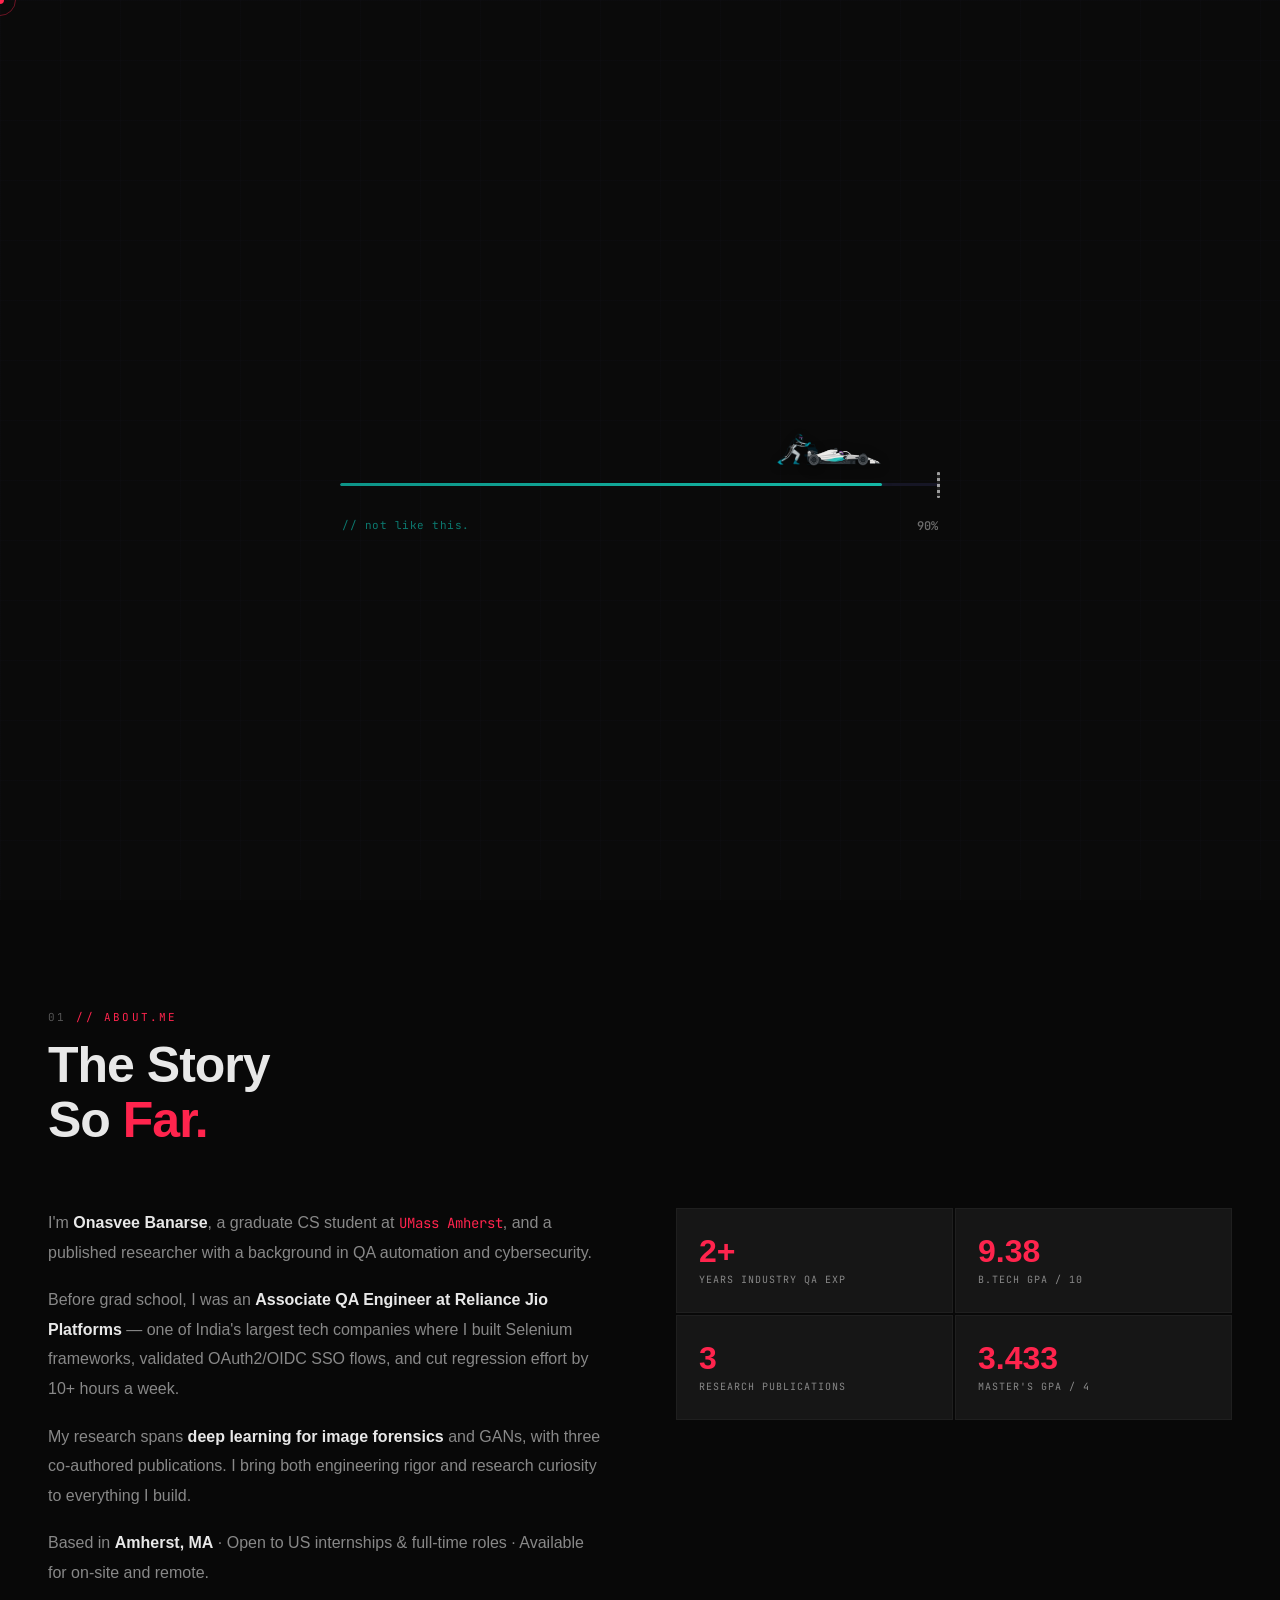
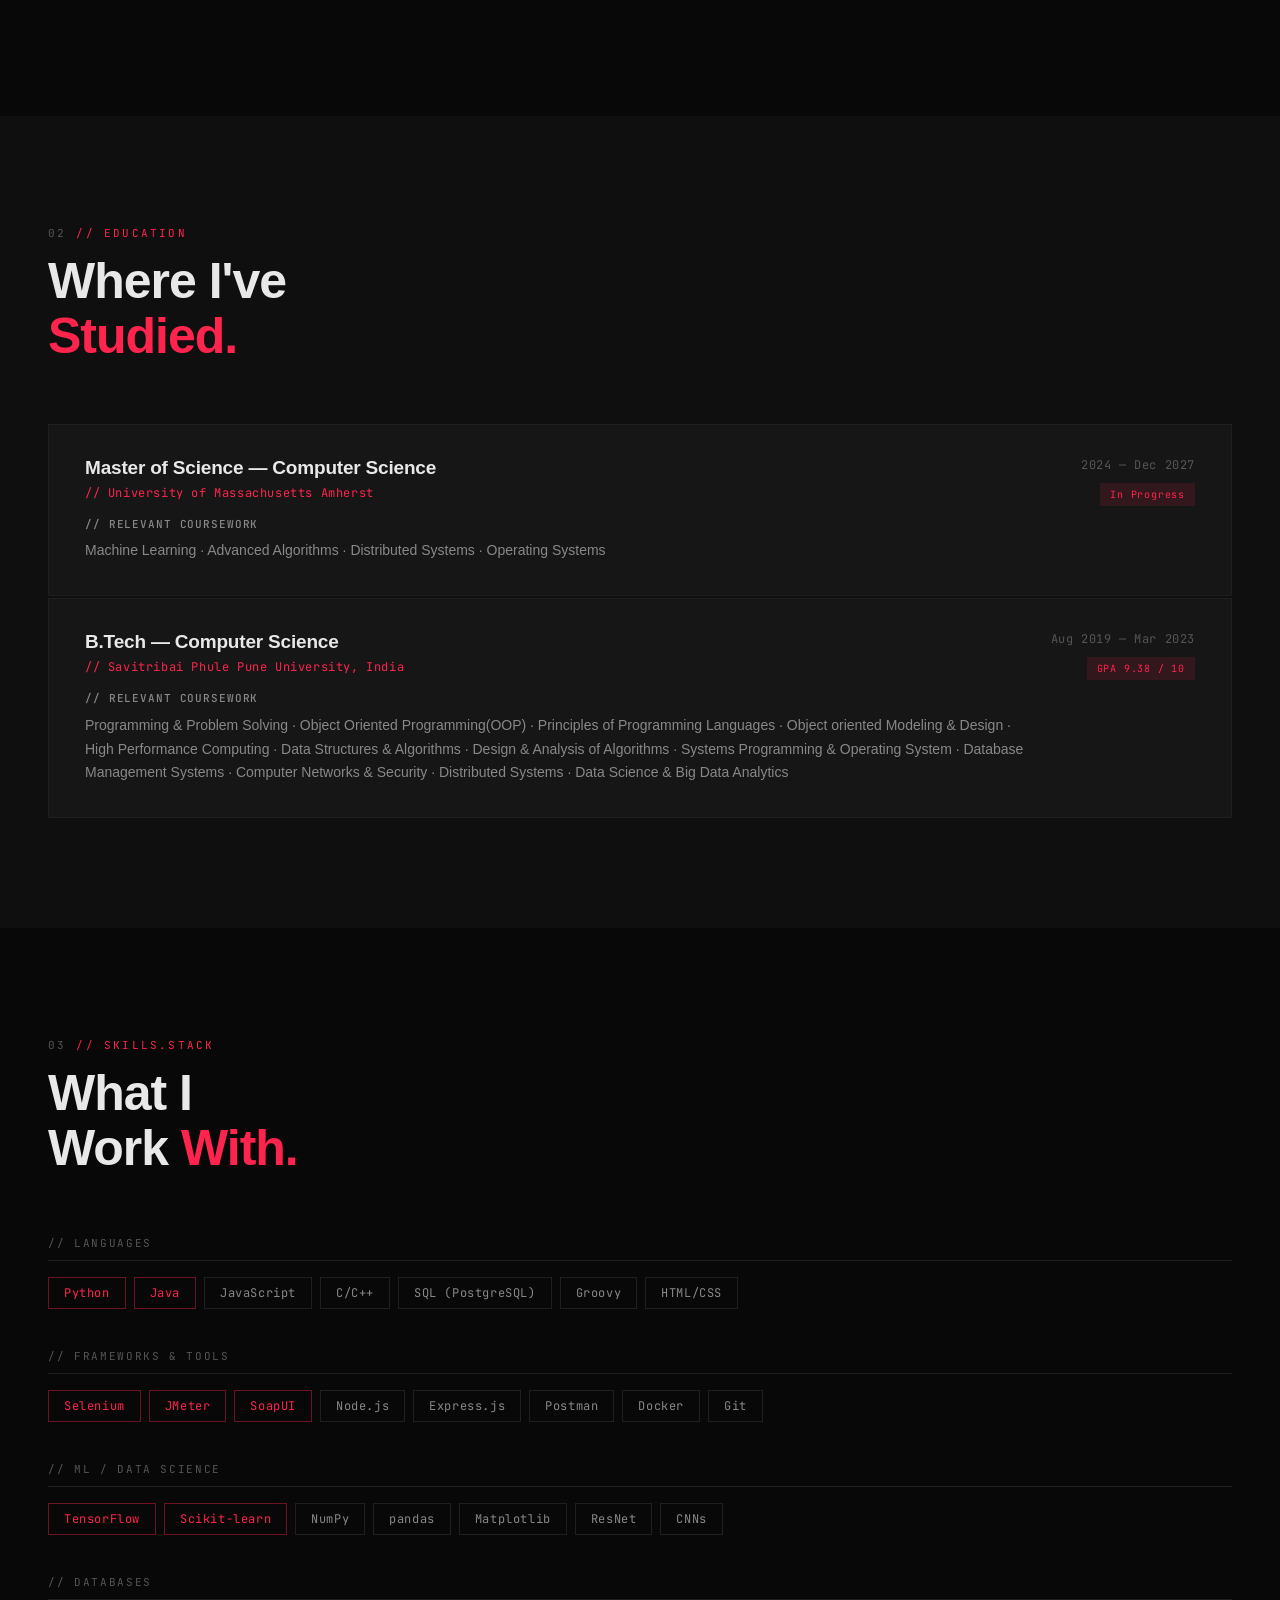
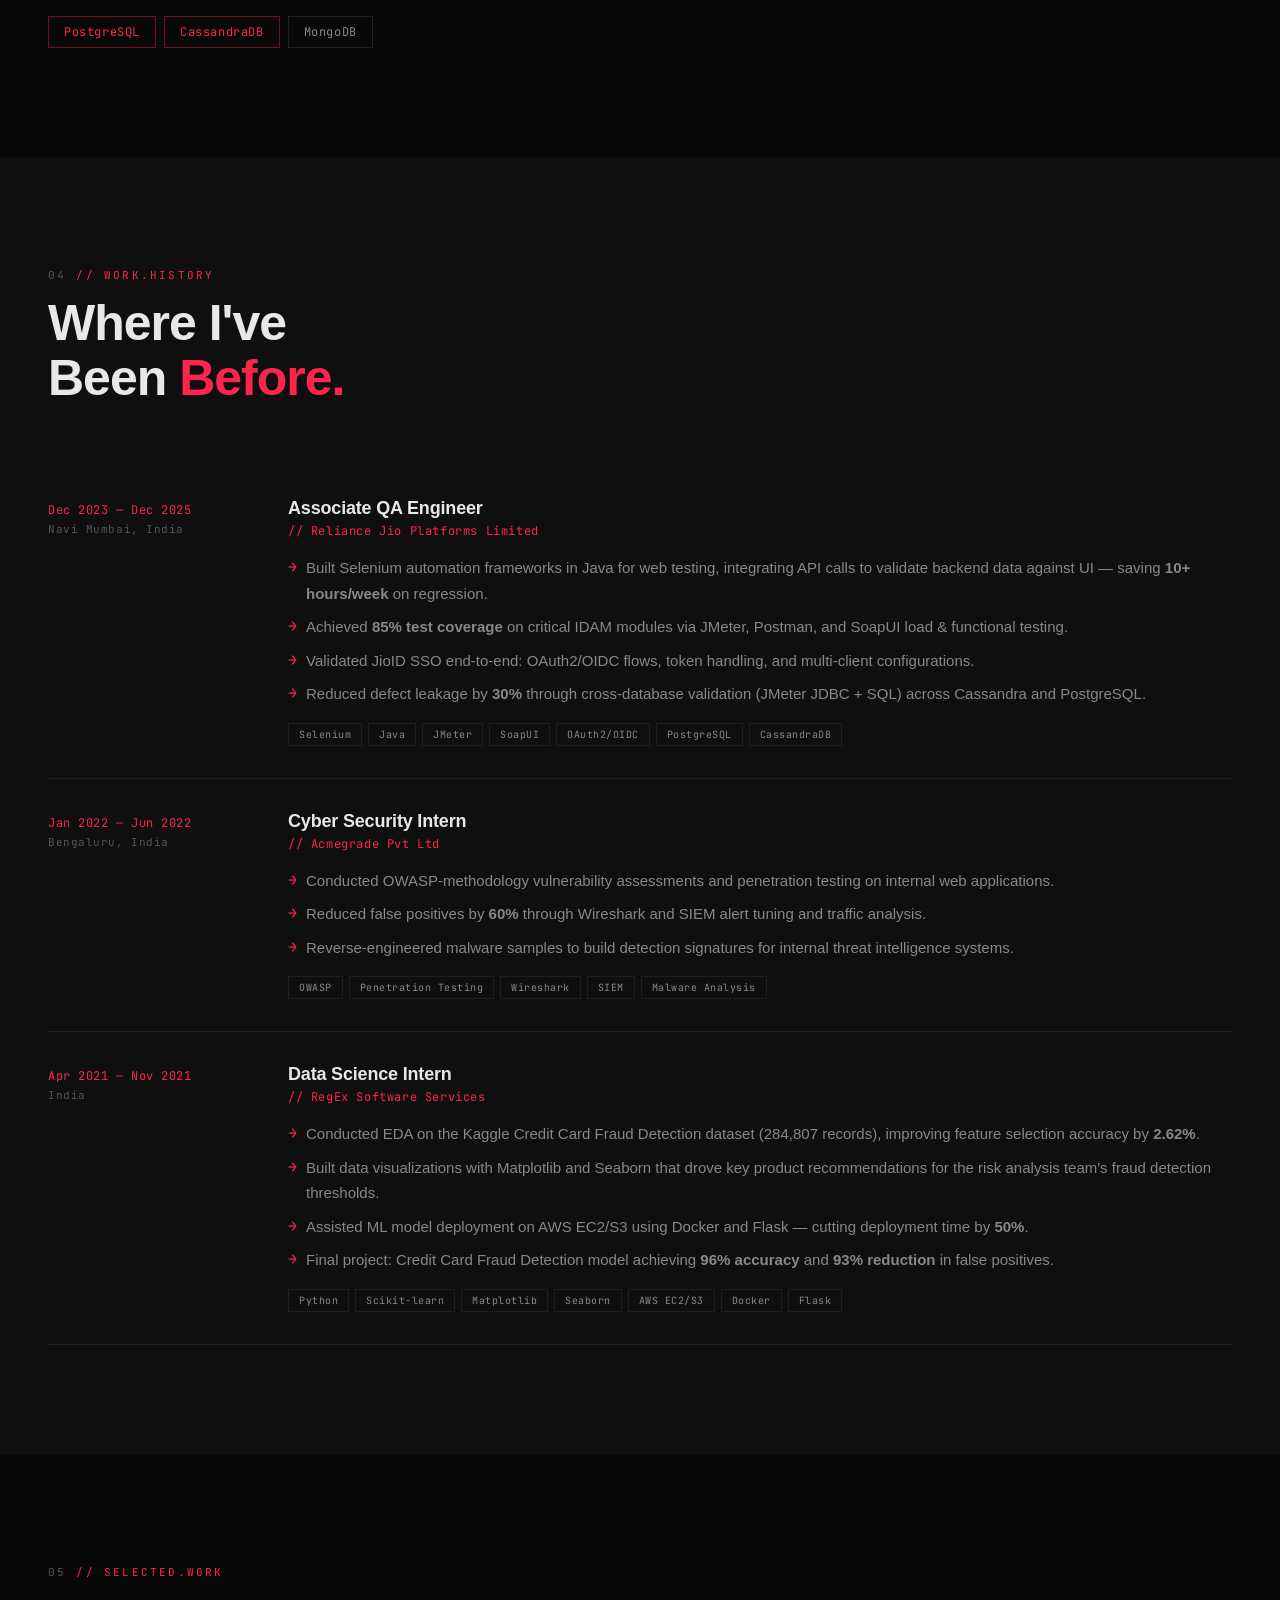
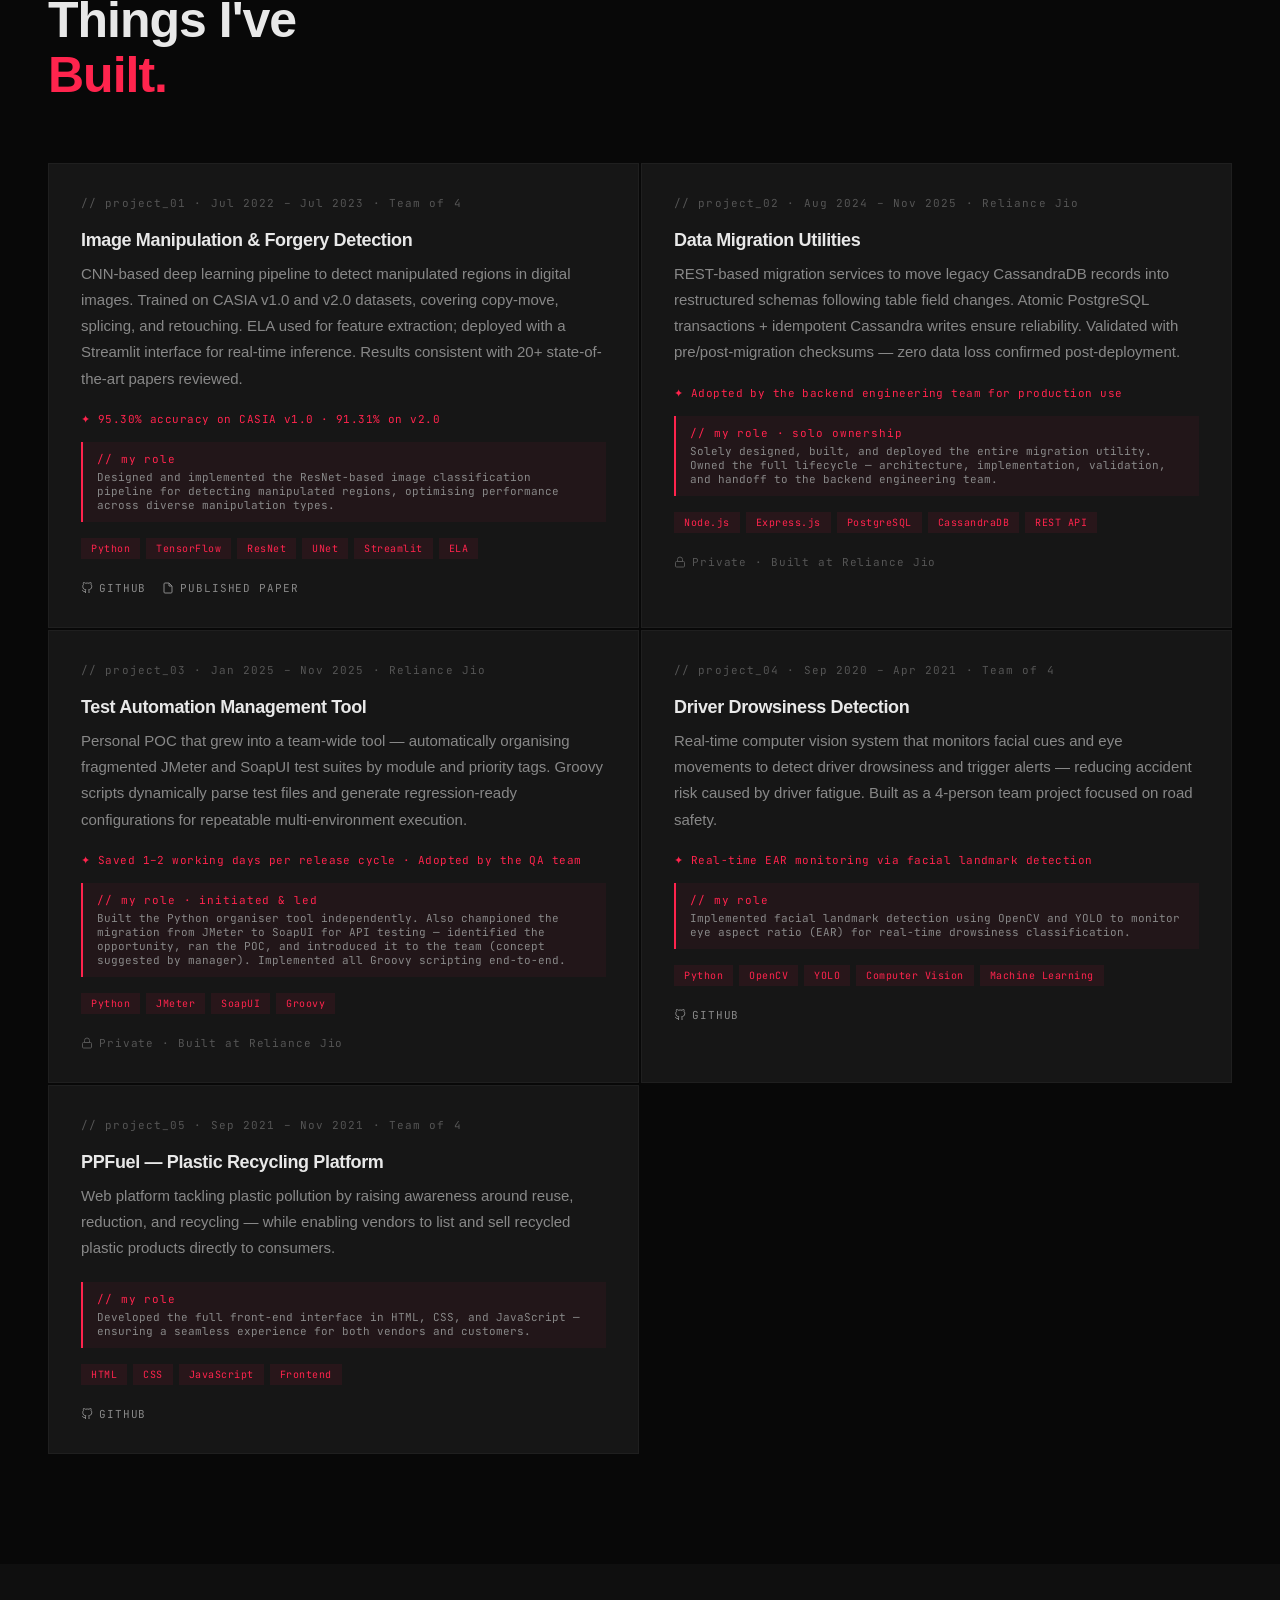
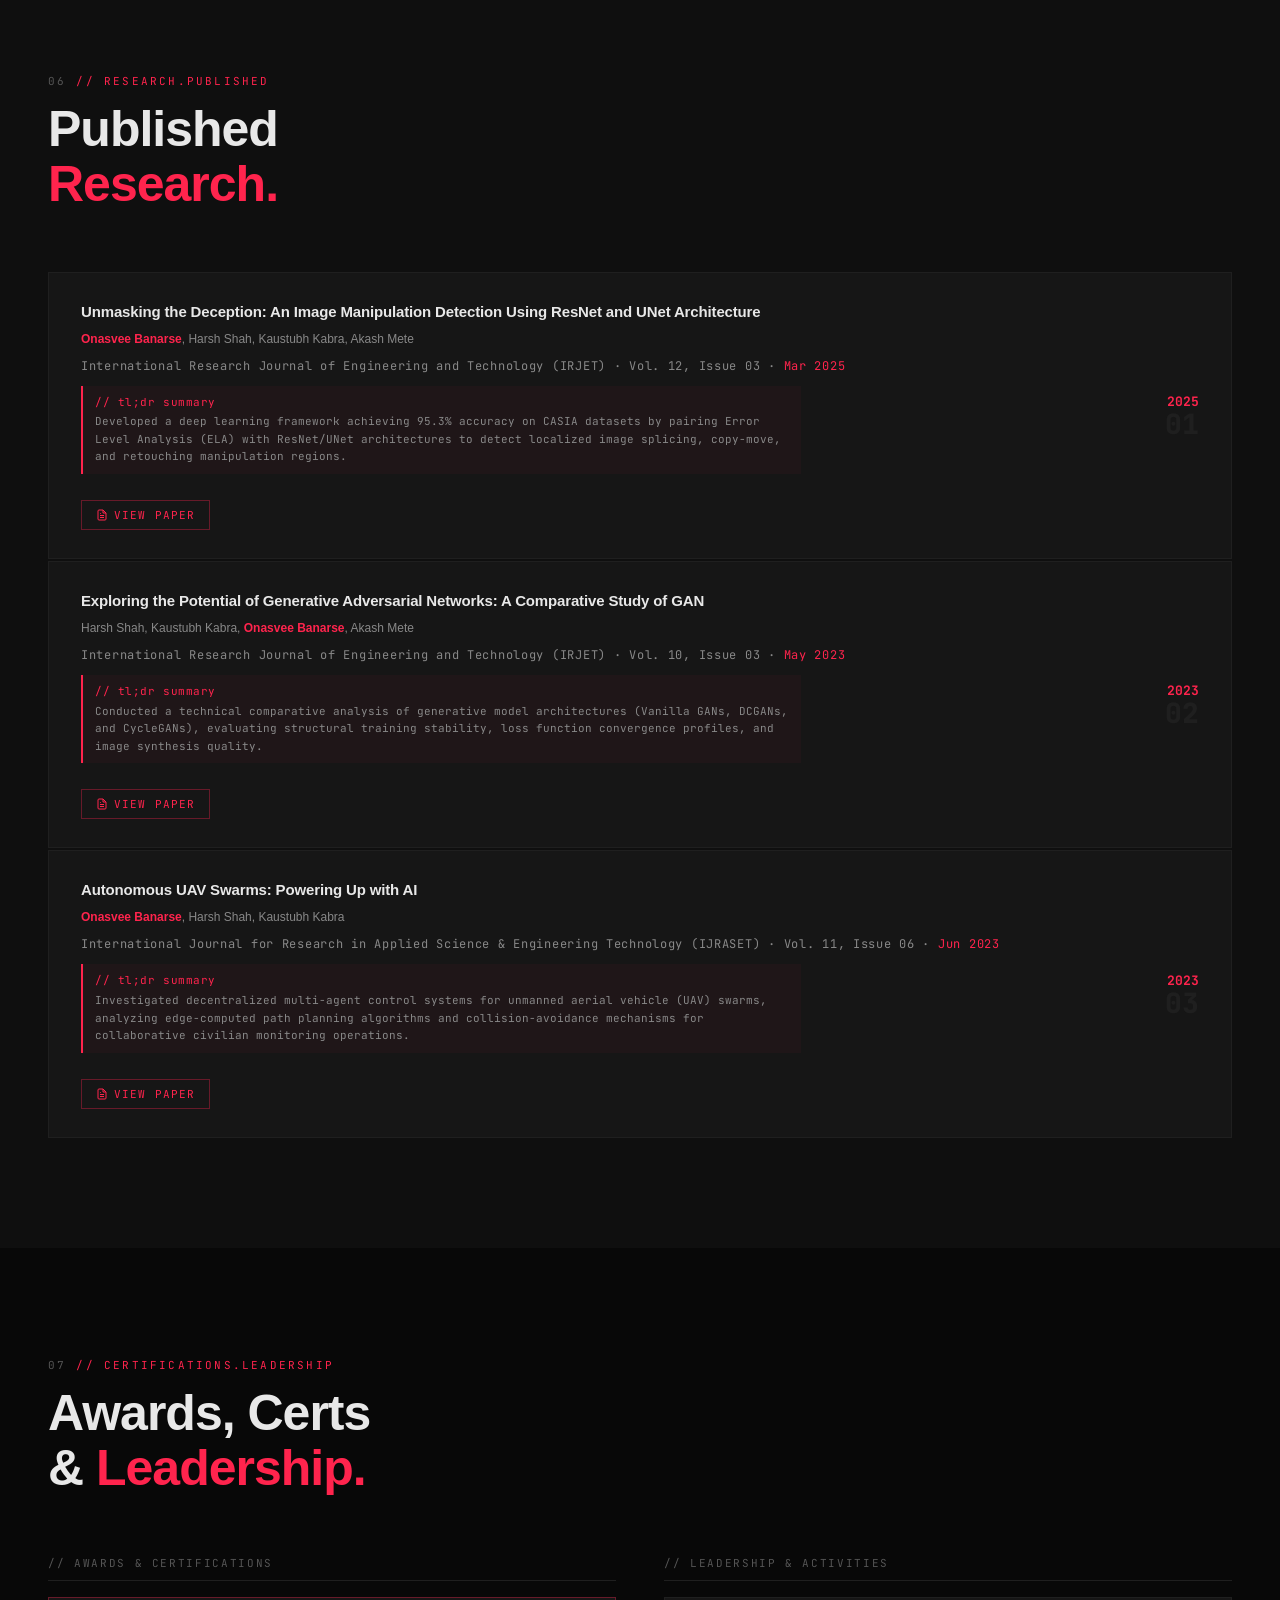
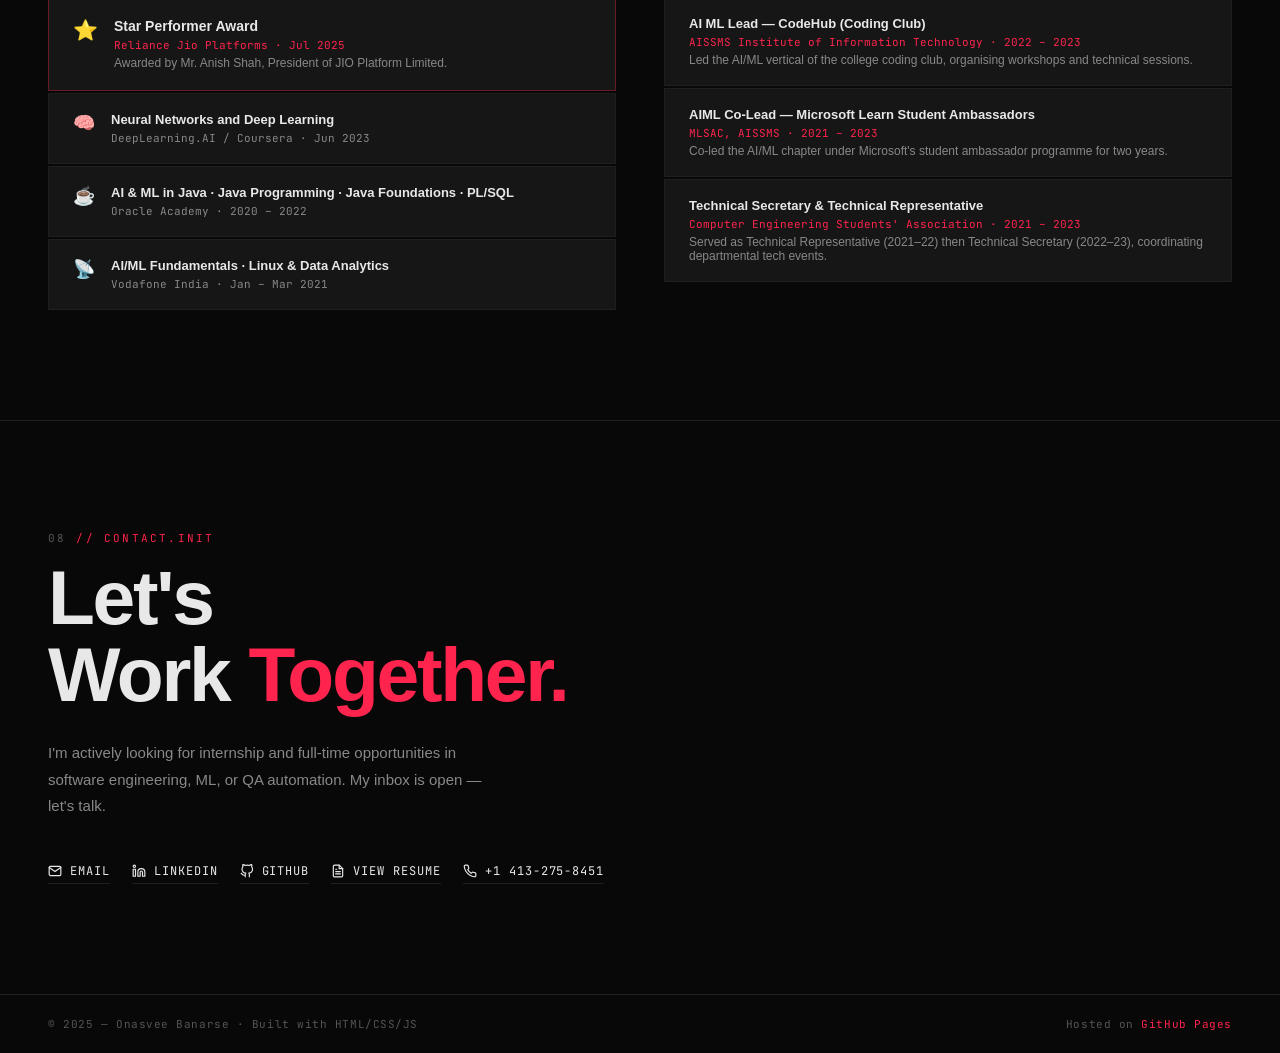
==== commit 797e85cd: "resuem update" ====
--- a/index.html
+++ b/index.html
@@ -278,7 +278,7 @@
       <div class="hero-ctas">
         <a href="#projects" class="btn-primary">View My Work</a>
         <a href="#contact" class="btn-outline">Get in Touch</a>
-<a href="javascript:void(0)" onclick="openPDF('resume.pdf', 'Onasvee Banarse', 'Resume')" class="btn-outline" style="display: inline-flex; align-items: center; gap: 8px;">
+<a href="javascript:void(0)" onclick="openPDF('https://raw.githubusercontent.com/ORION-22/onasvee-portfolio/main/Onasvee_Banarse_Resume.pdf', 'Onasvee Banarse', 'Resume')" class="btn-outline" style="display: inline-flex; align-items: center; gap: 8px;">
           <svg width="14" height="14" viewBox="0 0 24 24" fill="none" stroke="currentColor" stroke-width="2" stroke-linecap="round" stroke-linejoin="round"><path d="M14 2H6a2 2 0 0 0-2 2v16a2 2 0 0 0 2 2h12a2 2 0 0 0 2-2V8z"></path><polyline points="14 2 14 8 20 8"></polyline><line x1="16" y1="13" x2="8" y2="13"></line><line x1="16" y1="17" x2="8" y2="17"></line><polyline points="10 9 9 9 8 9"></polyline></svg>
           View Resume
         </a>
@@ -751,7 +751,7 @@
         <svg width="14" height="14" viewBox="0 0 24 24" fill="none" stroke="currentColor" stroke-width="2" stroke-linecap="round" stroke-linejoin="round"><path d="M9 19c-5 1.5-5-2.5-7-3m14 6v-3.87a3.37 3.37 0 0 0-.94-2.61c3.14-.35 6.44-1.54 6.44-7A5.44 5.44 0 0 0 20 4.77 5.07 5.07 0 0 0 19.91 1S18.73.65 16 2.48a13.38 13.38 0 0 0-7 0C6.27.65 5.09 1 5.09 1A5.07 5.07 0 0 0 5 4.77a5.44 5.44 0 0 0-1.5 3.78c0 5.42 3.3 6.61 6.44 7A3.37 3.37 0 0 0 9 18.13V22"></path></svg>
         GitHub
       </a>
-      <a href="javascript:void(0)" onclick="openPDF('resume.pdf', 'Onasvee Banarse', 'Resume')" class="contact-link" style="display: inline-flex; align-items: center; gap: 8px;">
+      <a href="javascript:void(0)" onclick="openPDF('https://raw.githubusercontent.com/ORION-22/onasvee-portfolio/main/Onasvee_Banarse_Resume.pdf', 'Onasvee Banarse', 'Resume')" class="contact-link" style="display: inline-flex; align-items: center; gap: 8px;">
         <svg width="14" height="14" viewBox="0 0 24 24" fill="none" stroke="currentColor" stroke-width="2" stroke-linecap="round" stroke-linejoin="round"><path d="M14 2H6a2 2 0 0 0-2 2v16a2 2 0 0 0 2 2h12a2 2 0 0 0 2-2V8z"></path><polyline points="14 2 14 8 20 8"></polyline><line x1="16" y1="13" x2="8" y2="13"></line><line x1="16" y1="17" x2="8" y2="17"></line><polyline points="10 9 9 9 8 9"></polyline></svg>
         View Resume
       </a>
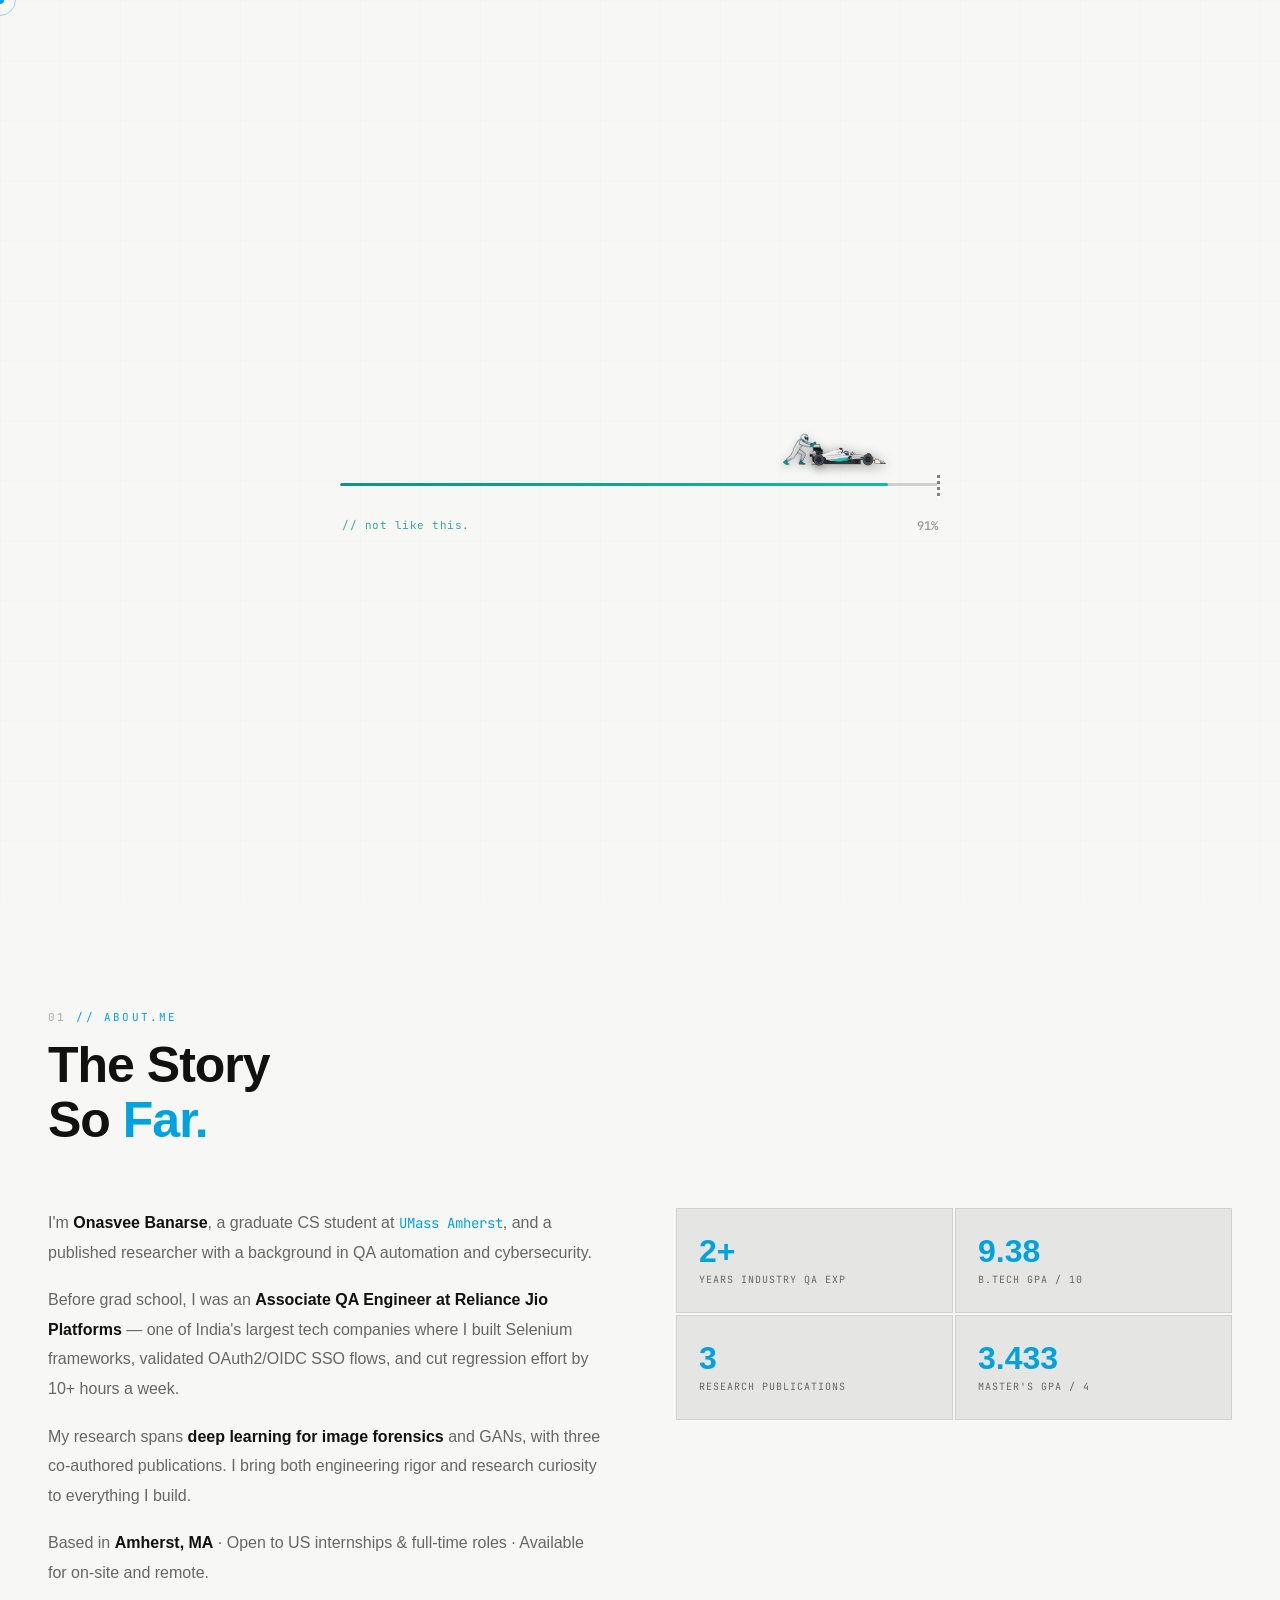
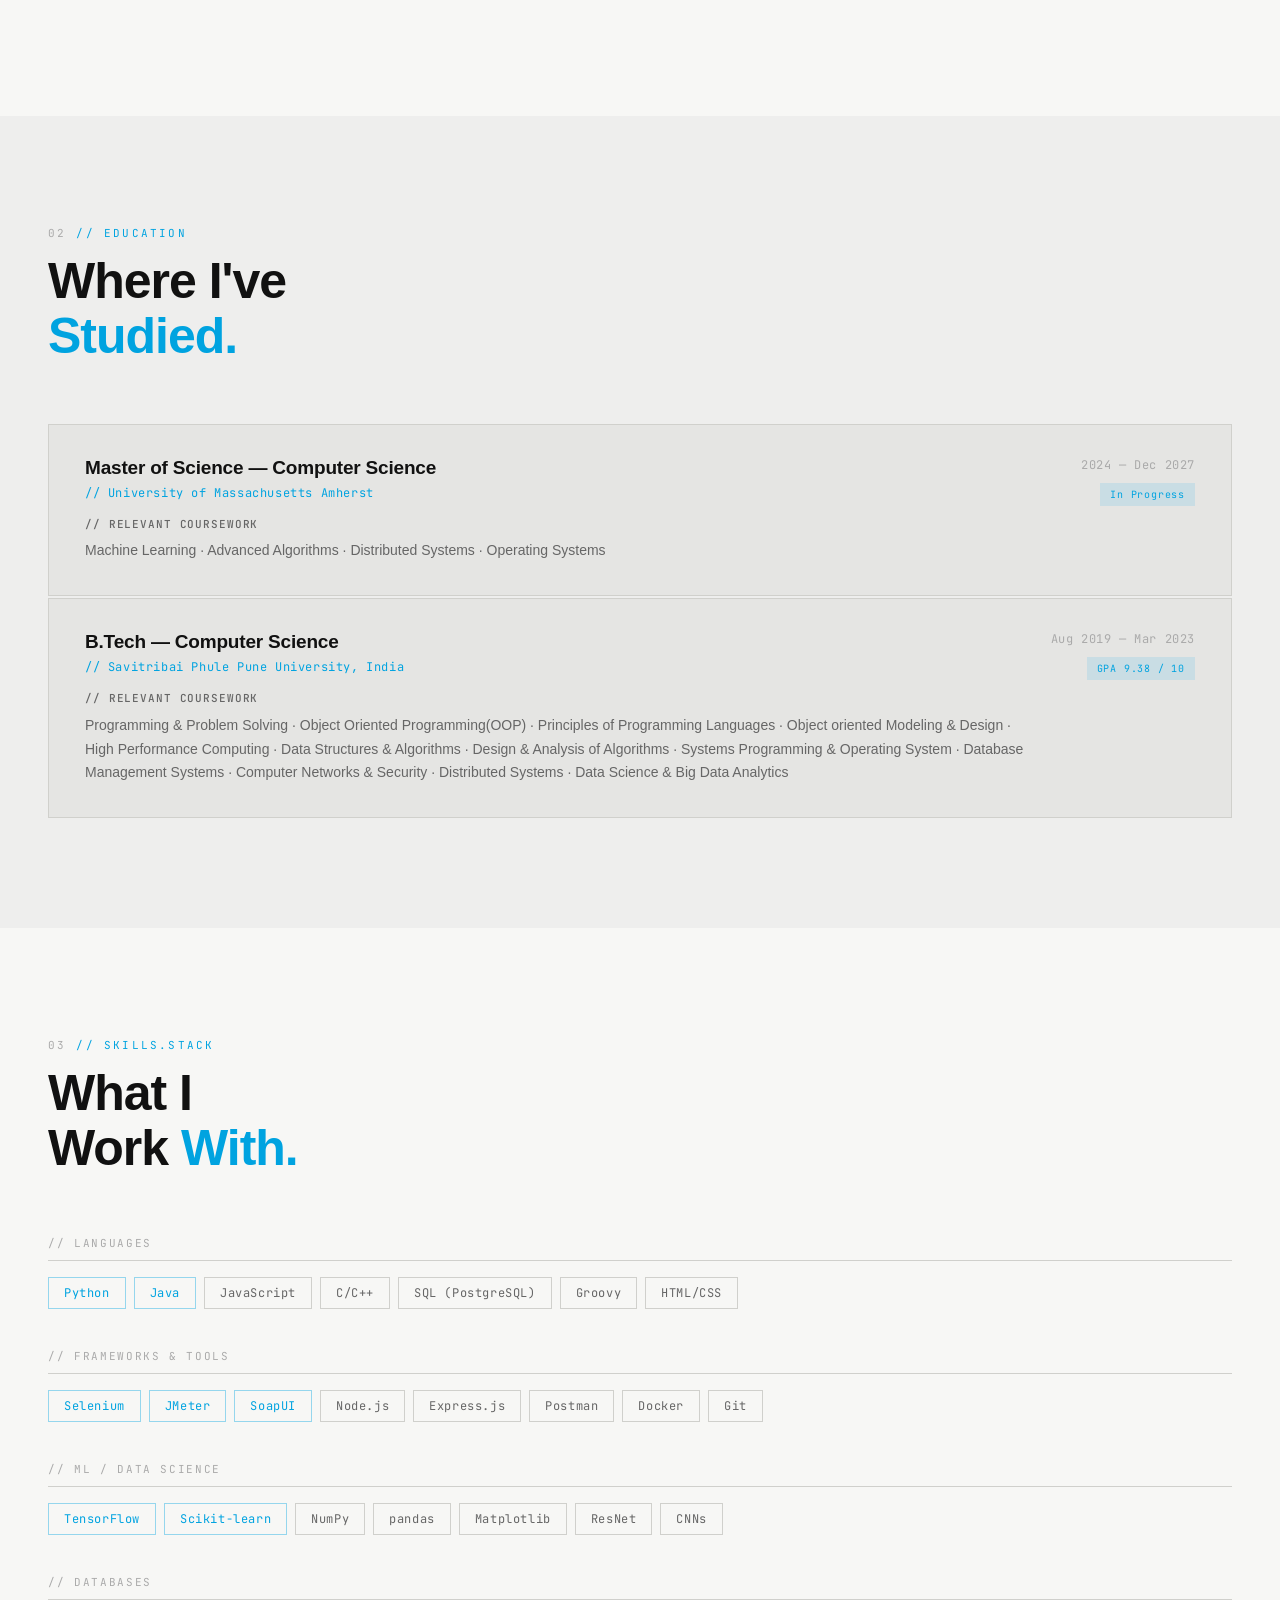
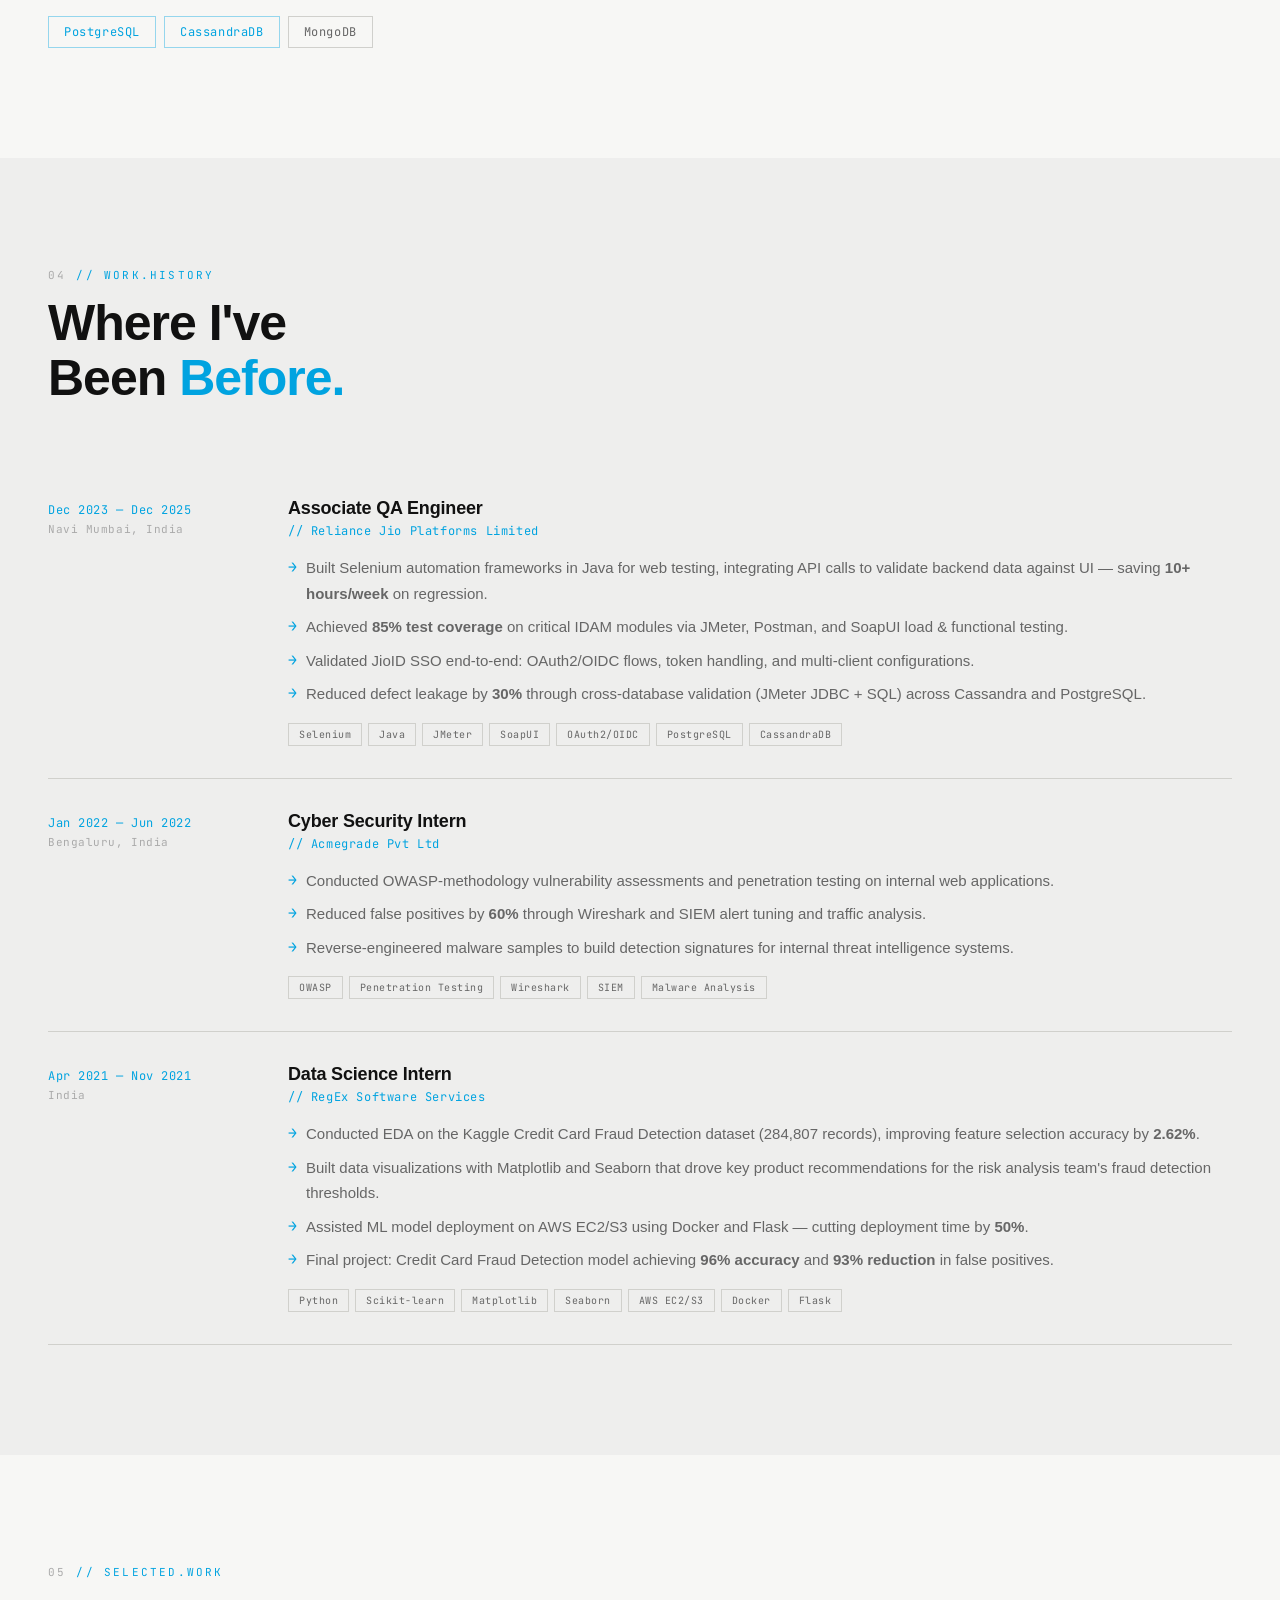
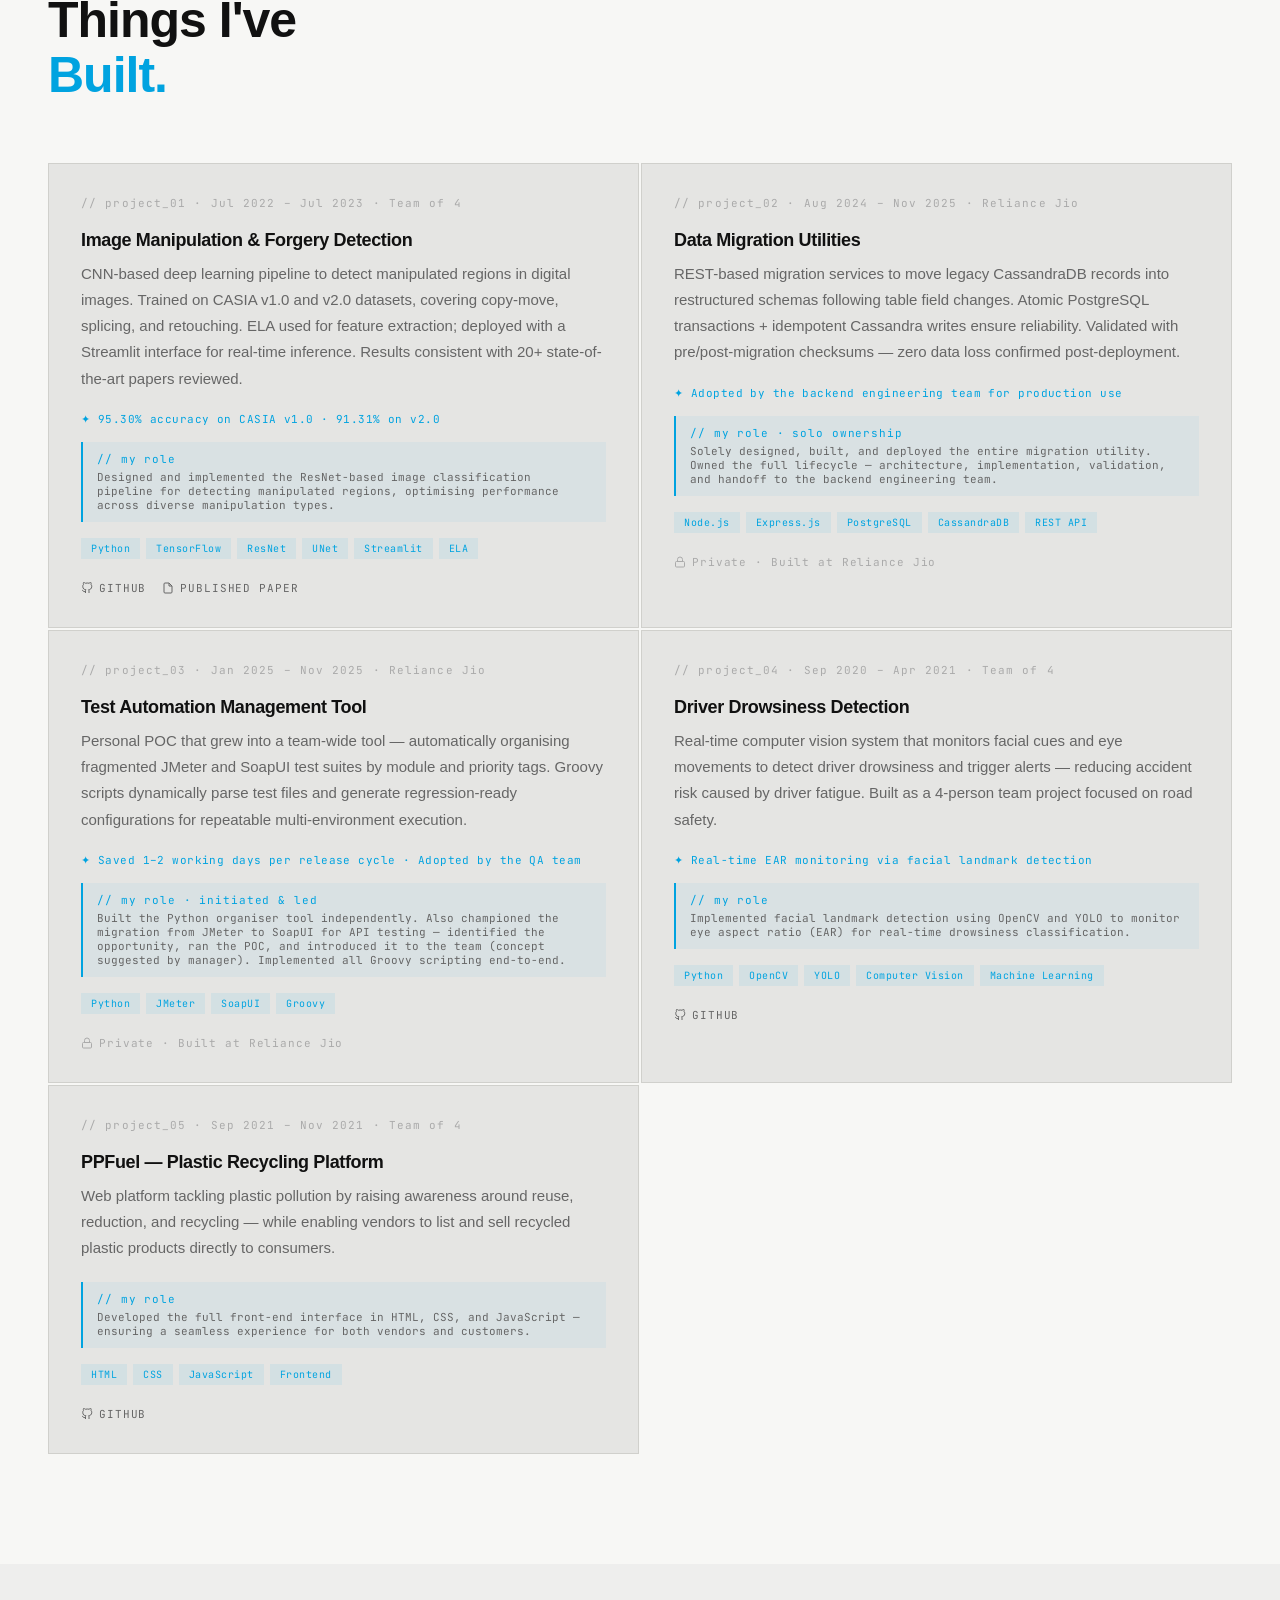
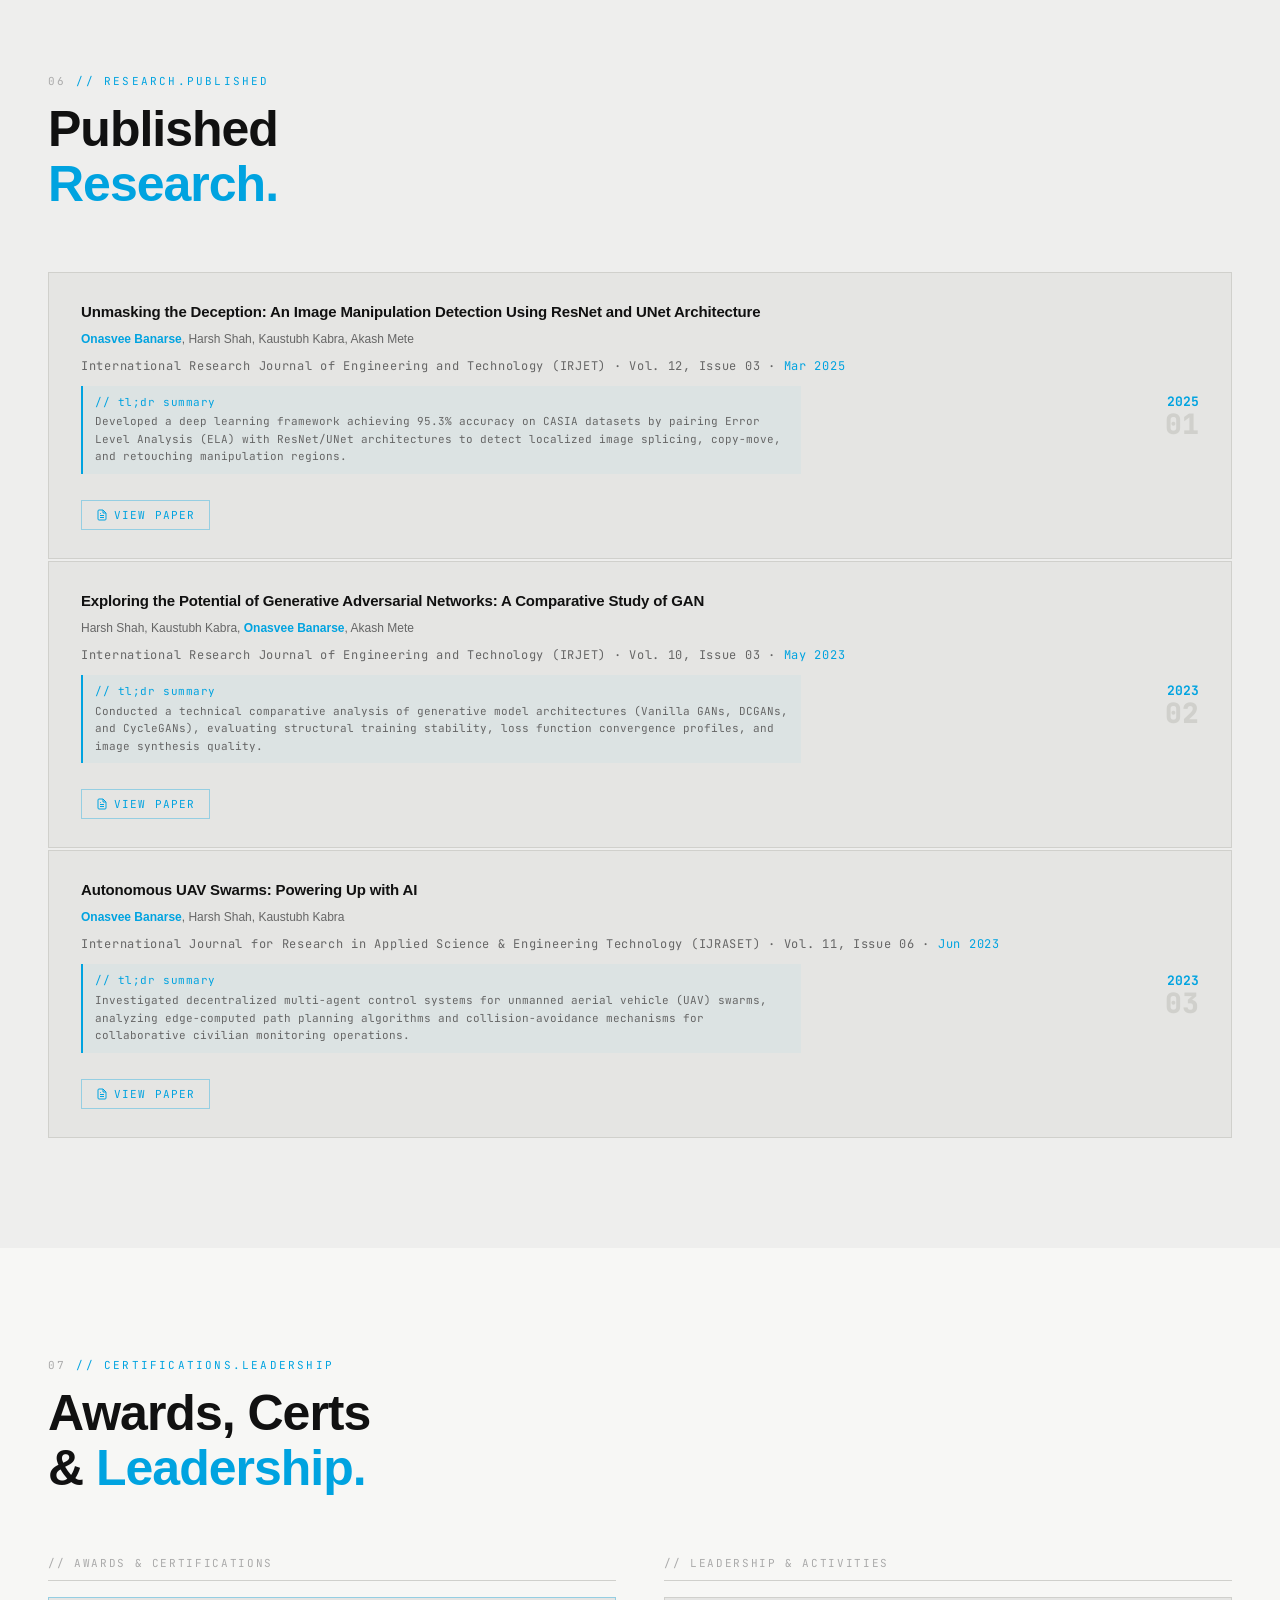
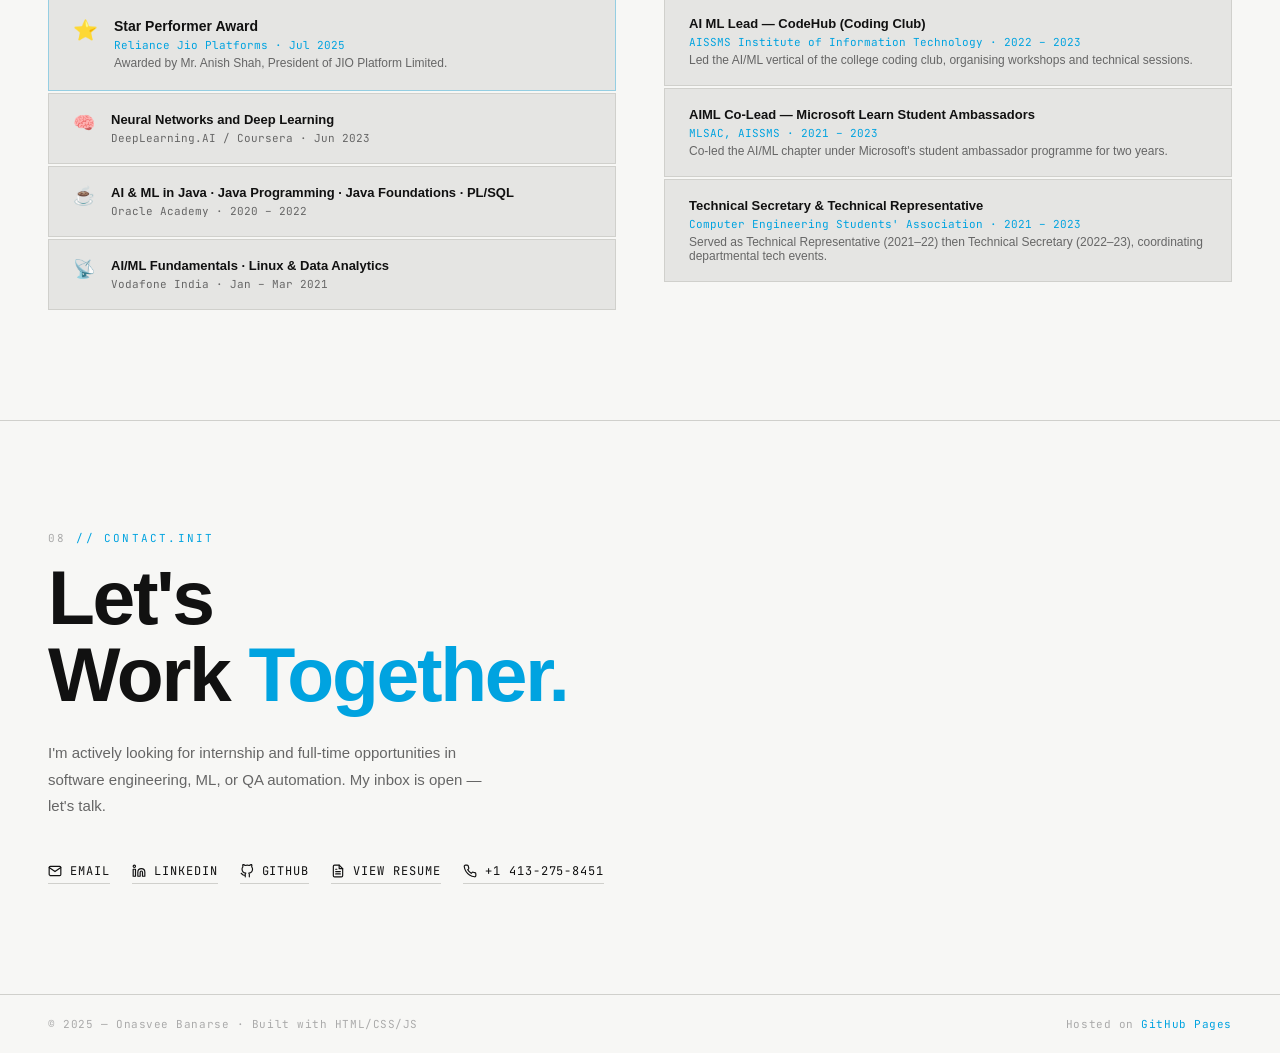
==== commit 4195dece: "color button" ====
--- a/index.html
+++ b/index.html
@@ -228,11 +228,24 @@
         }, ENTRY_DELAY);
       }
 
-      function finish() {
+function finish() {
         driver.classList.remove('pushing');
         hideStatus();
         setTimeout(() => typeStatus('// welcome to my world.', 25), 100);
-        setTimeout(() => window.skipLoader(), EXIT_DELAY + 300);
+        setTimeout(() => {
+          window.skipLoader();
+          
+          if (typeof window.startPortfolioTyping === 'function') {
+            window.startPortfolioTyping();
+          }
+
+          // Trigger the visual hint on the color dot 2 seconds after the loader clears
+          setTimeout(() => {
+            const dot = document.getElementById('colorDot');
+            if(dot) dot.classList.add('hint-pulse');
+          }, 2000);
+
+        }, EXIT_DELAY + 300);
       }
 
       phase1();
--- a/styles.css
+++ b/styles.css
@@ -340,7 +340,7 @@
   position: fixed;
   inset: 0;
   z-index: 9998;
-  background: #0a0a0a;
+  background: var(--bg); /* Changed from #0a0a0a */
   display: flex;
   align-items: center;
   justify-content: center;
@@ -389,7 +389,7 @@
   left: 0;
   right: 0;
   height: 3px;
-  background: #161625;
+  background: var(--border); /* Changed from #161625 */
   border-radius: 50px;
   overflow: hidden;
 }
@@ -534,7 +534,7 @@
 
 .percent-text {
   font-family: 'JetBrains Mono', monospace;
-  color: #fff;
+  color: var(--text); /* Changed from #fff */
   font-size: 12px;
   font-weight: 600;
   opacity: 0.4;
@@ -549,7 +549,7 @@
   bottom: -50px;
   font-family: 'JetBrains Mono', monospace;
   font-size: 10px;
-  color: #fff;
+  color: var(--text); /* Changed from #fff */
   opacity: 0;
   letter-spacing: 1px;
   cursor: pointer;
@@ -569,4 +569,16 @@
   .f1-car { height: 35px; }
   .driver { height: 45px; }
   .track-area { height: 80px; }
+}
+
+/* Gentle pulse animation to draw attention to the color toggle */
+@keyframes colorDotPulse {
+  0% { box-shadow: 0 0 0 0 color-mix(in srgb, var(--accent) 60%, transparent); }
+  70% { box-shadow: 0 0 0 8px transparent; }
+  100% { box-shadow: 0 0 0 0 transparent; }
+}
+
+/* We will apply this class using JS so it fires exactly when we want */
+.hint-pulse {
+  animation: colorDotPulse 1.5s ease-out 3; /* Pulses exactly 3 times, then stops forever */
 }
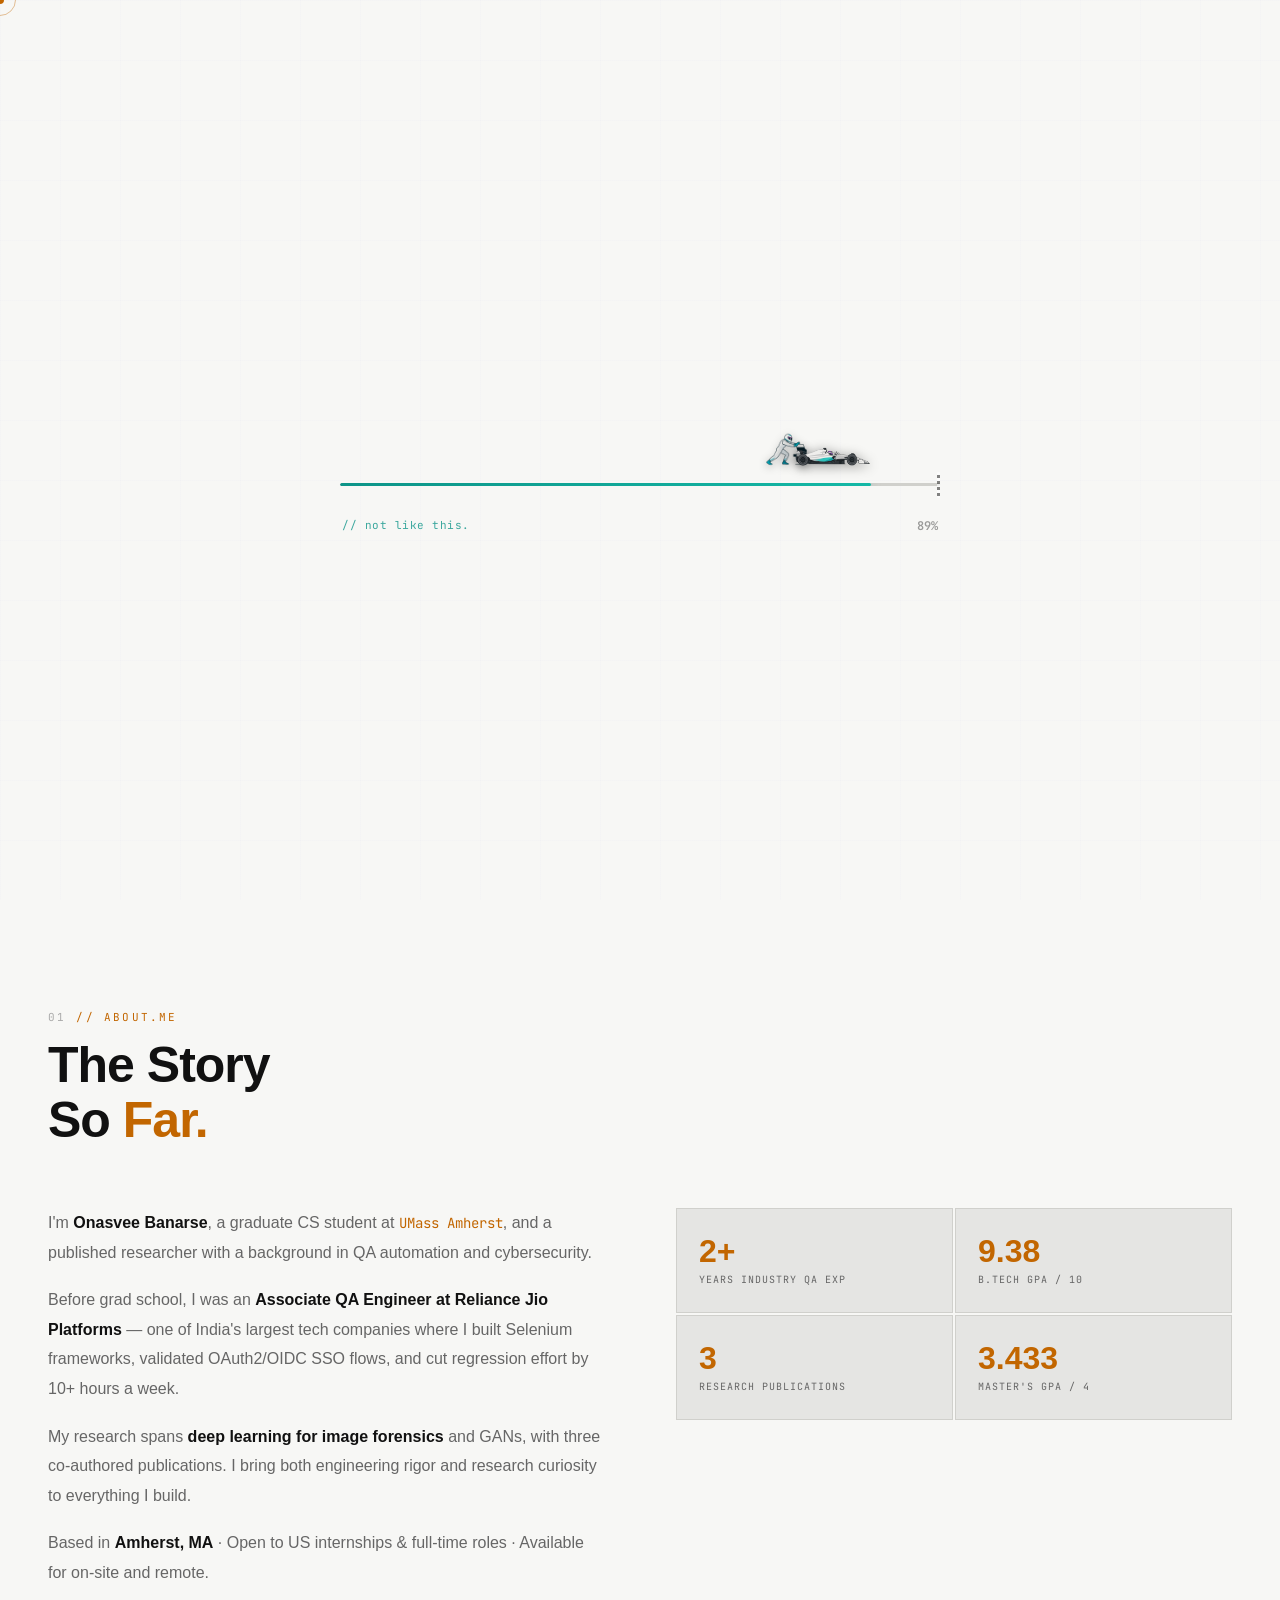
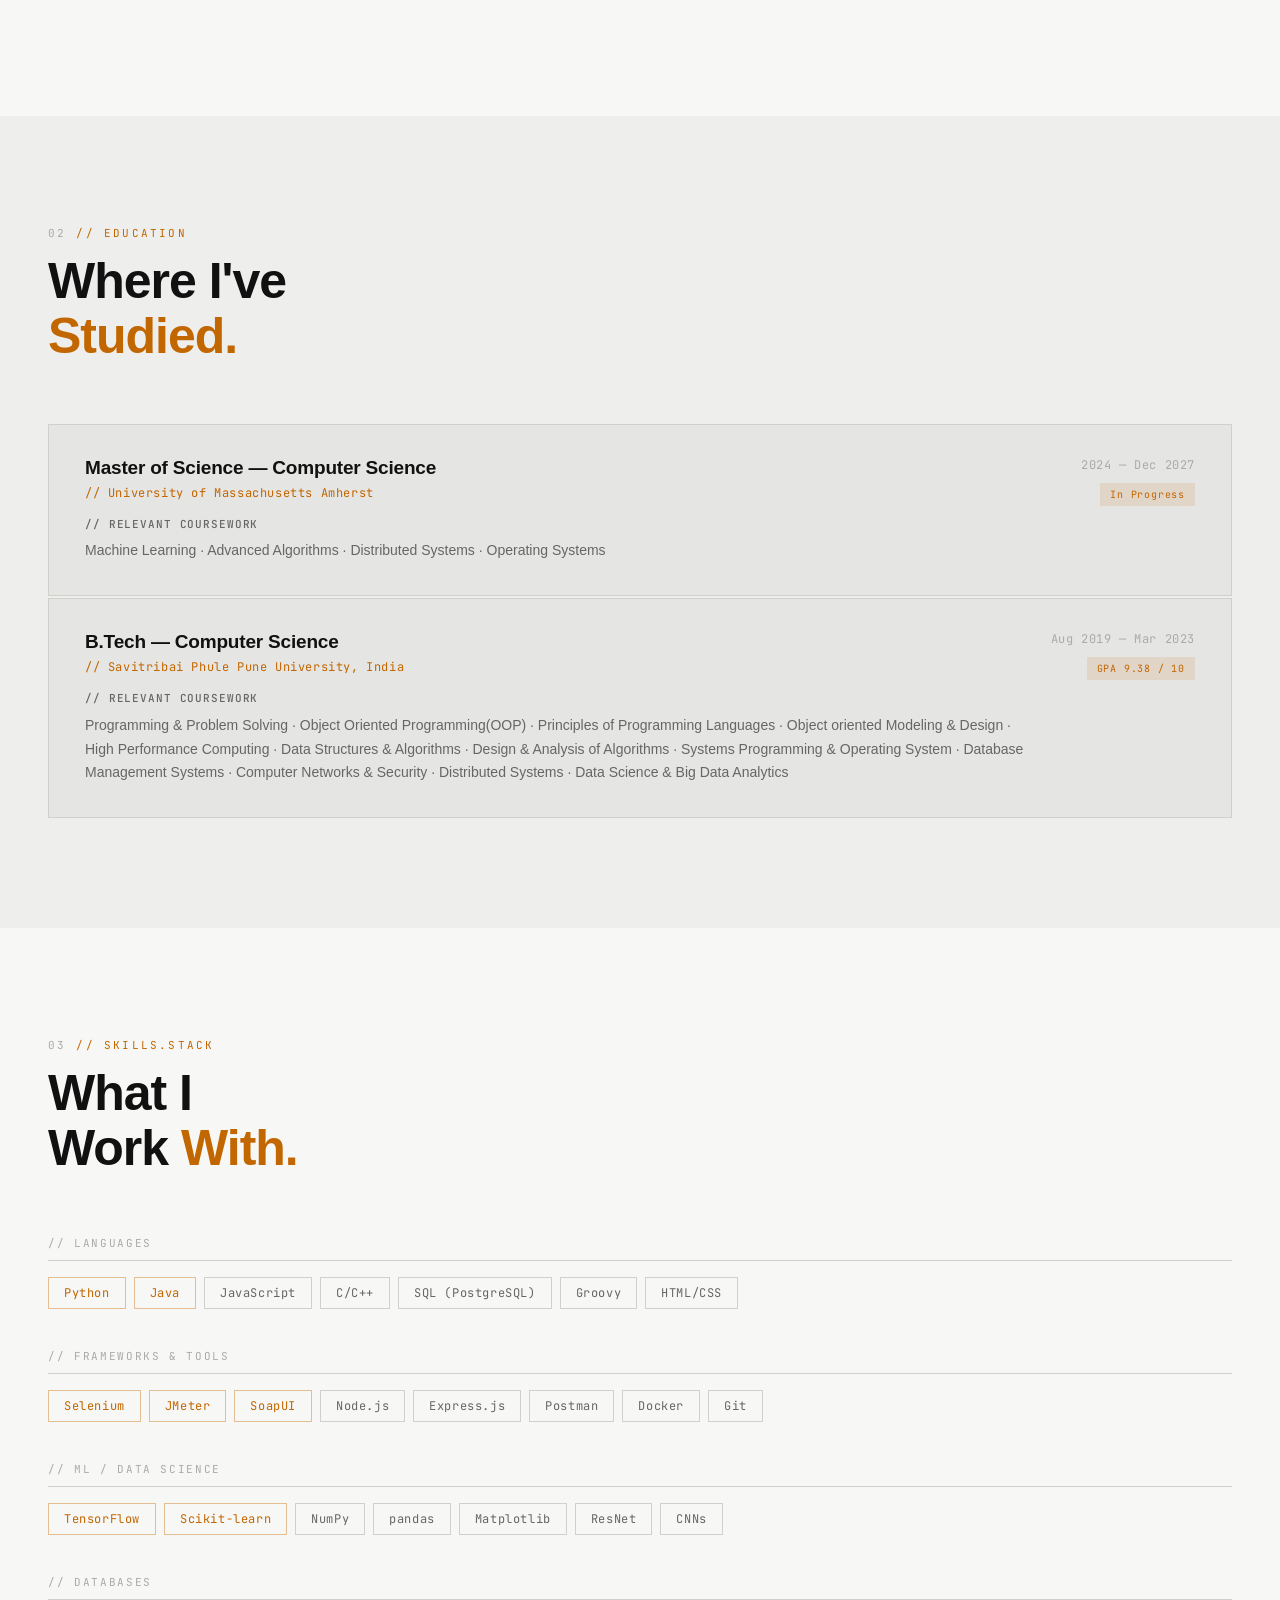
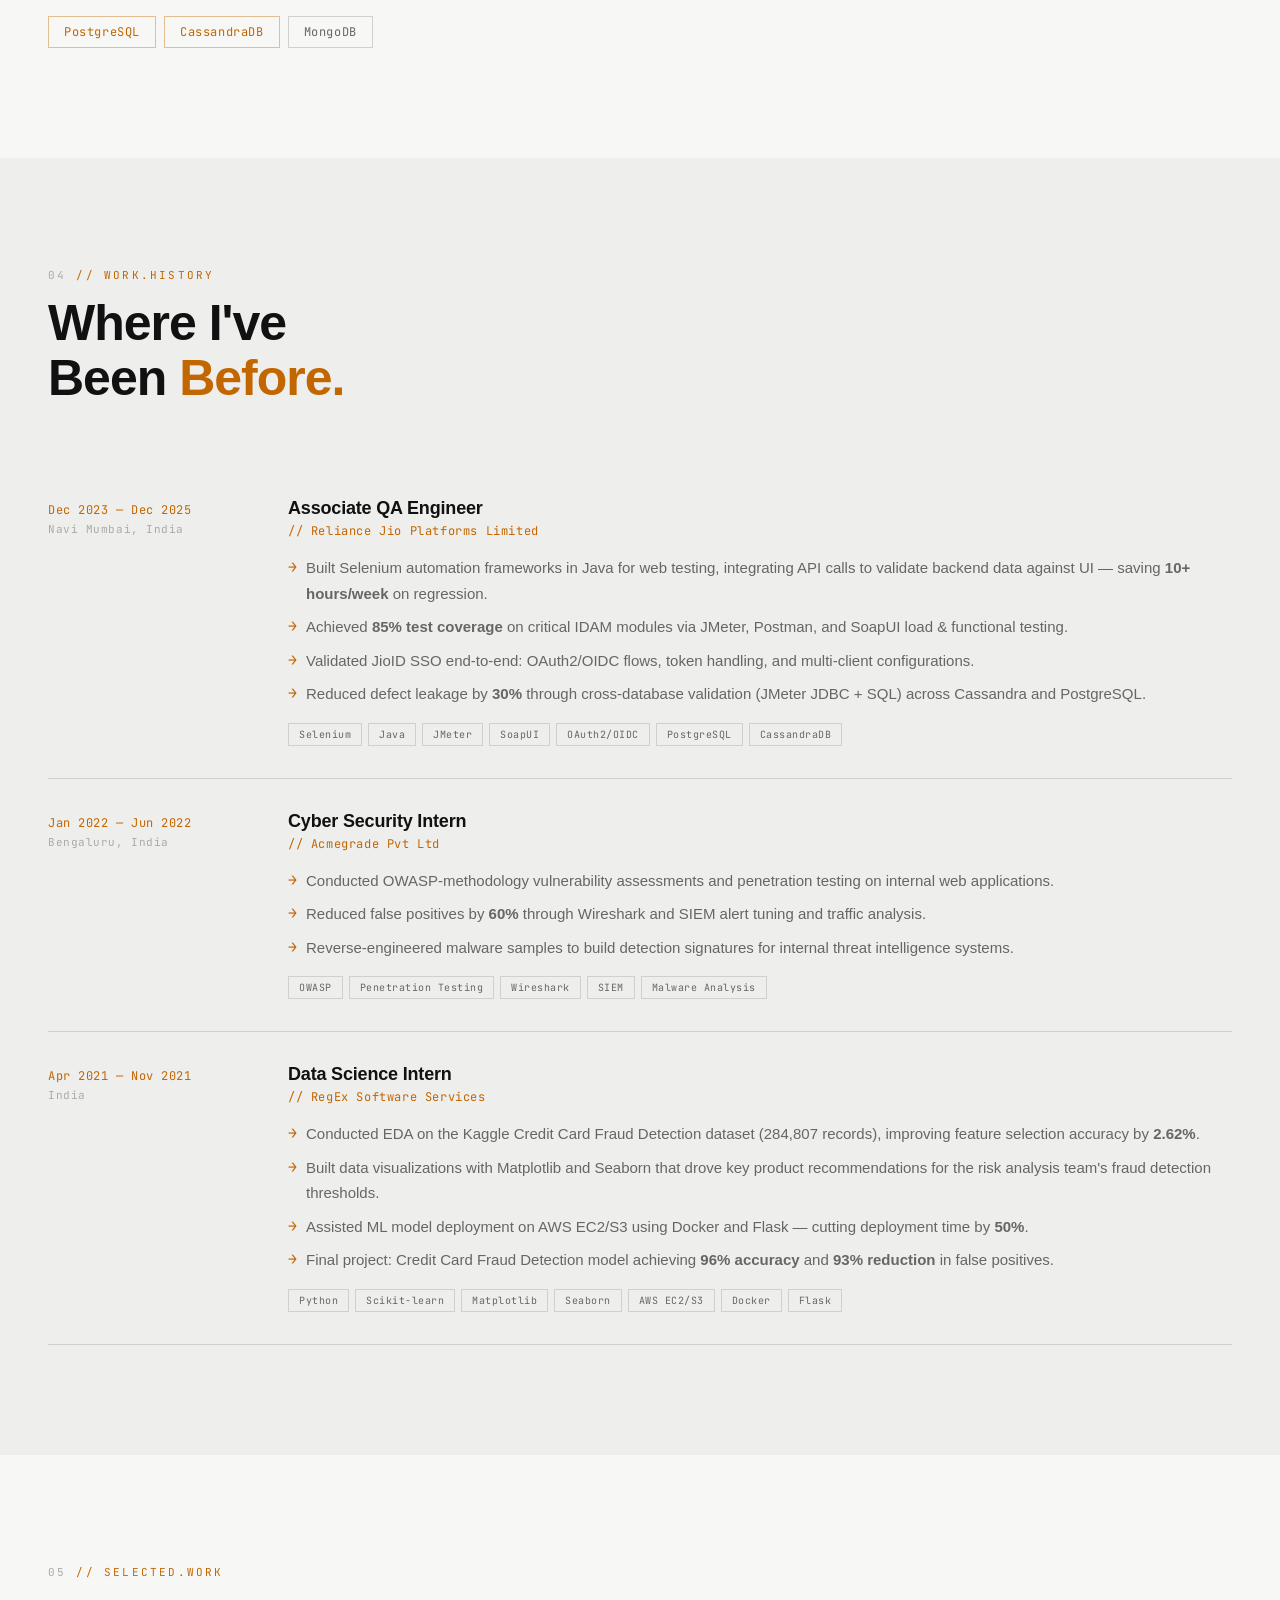
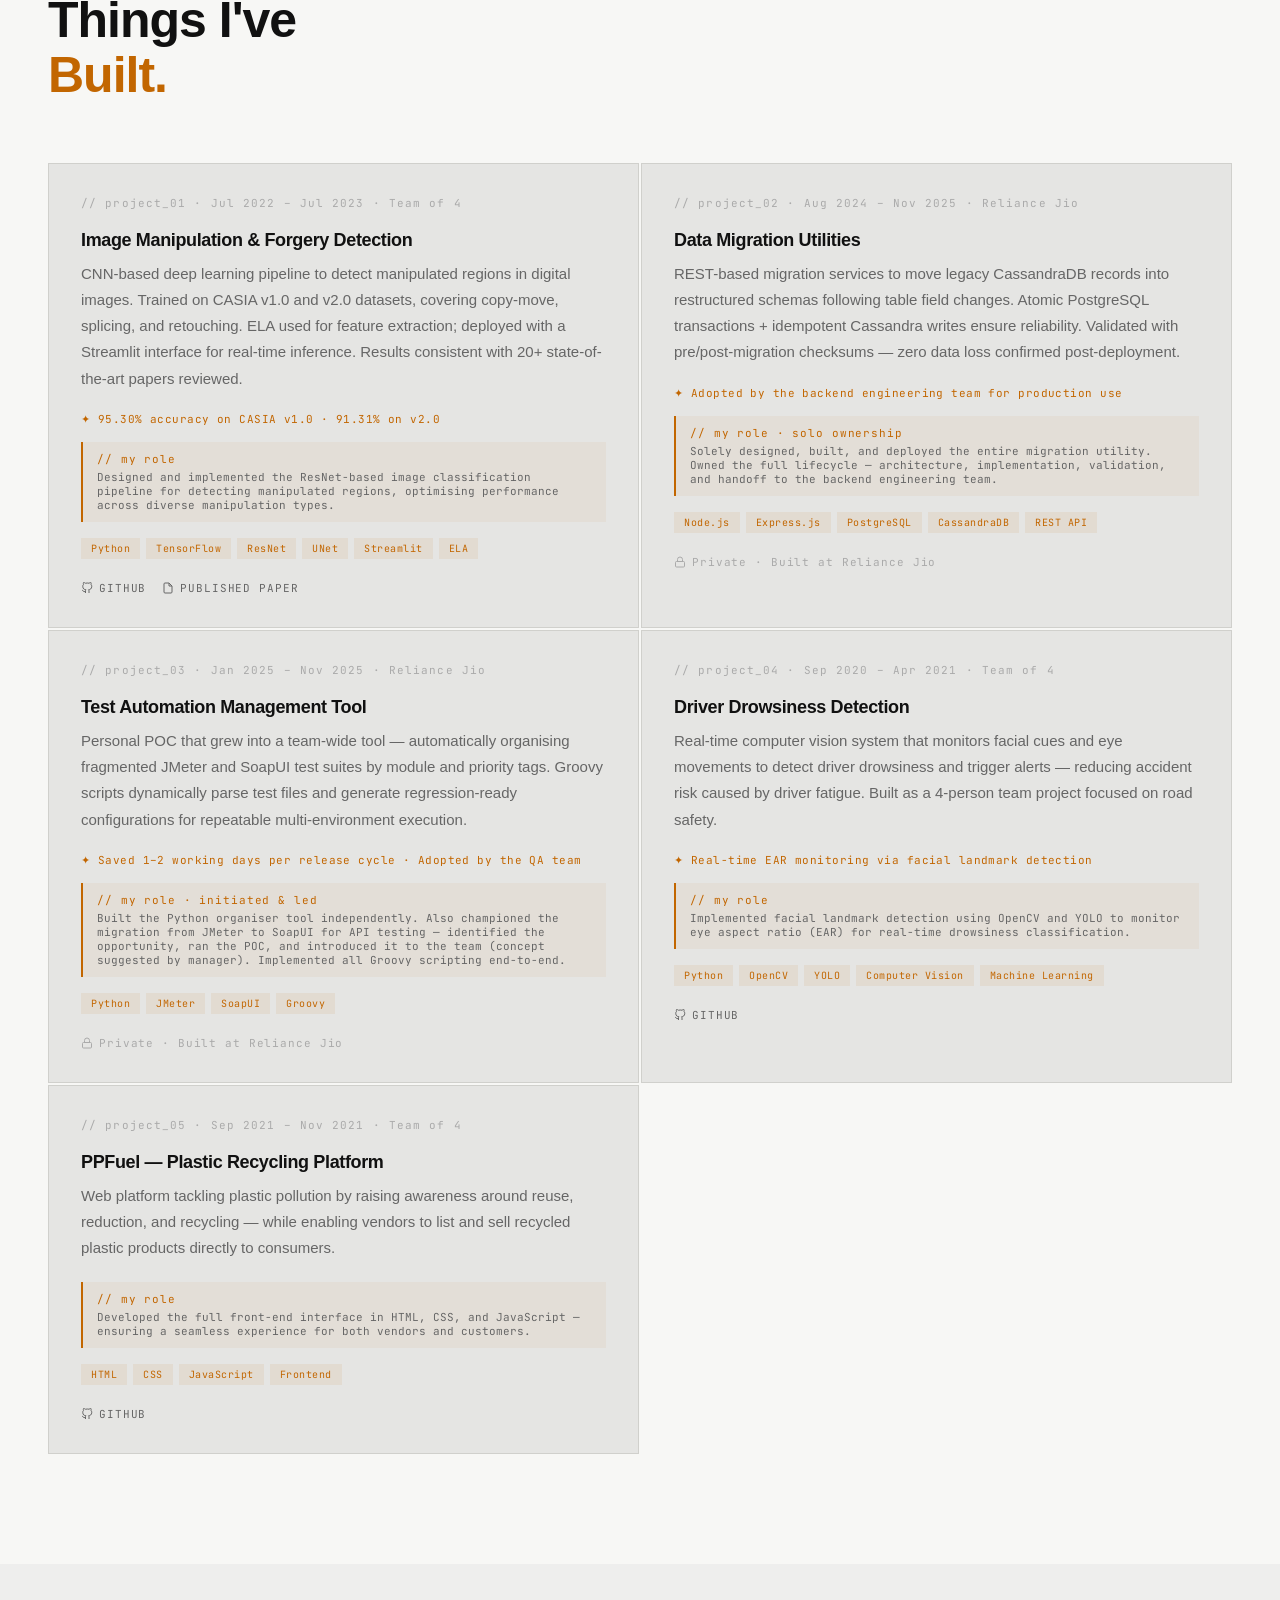
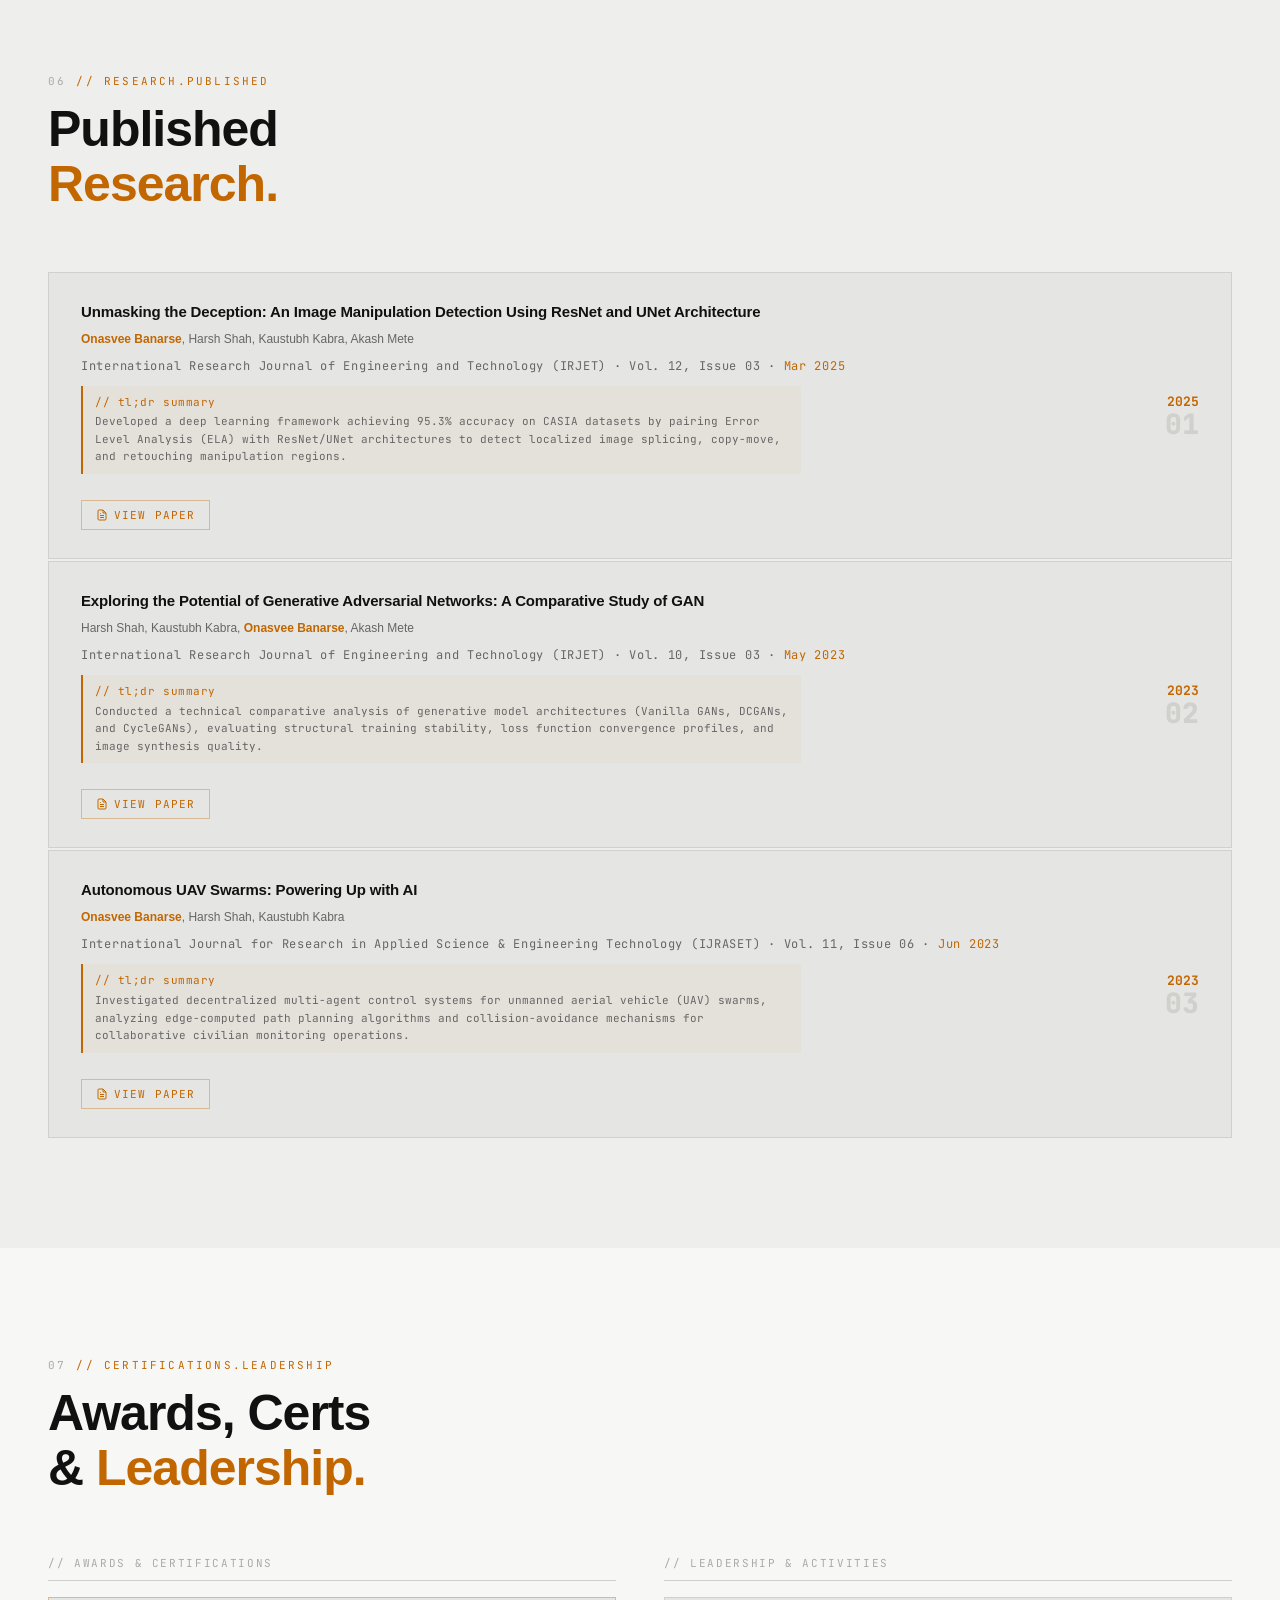
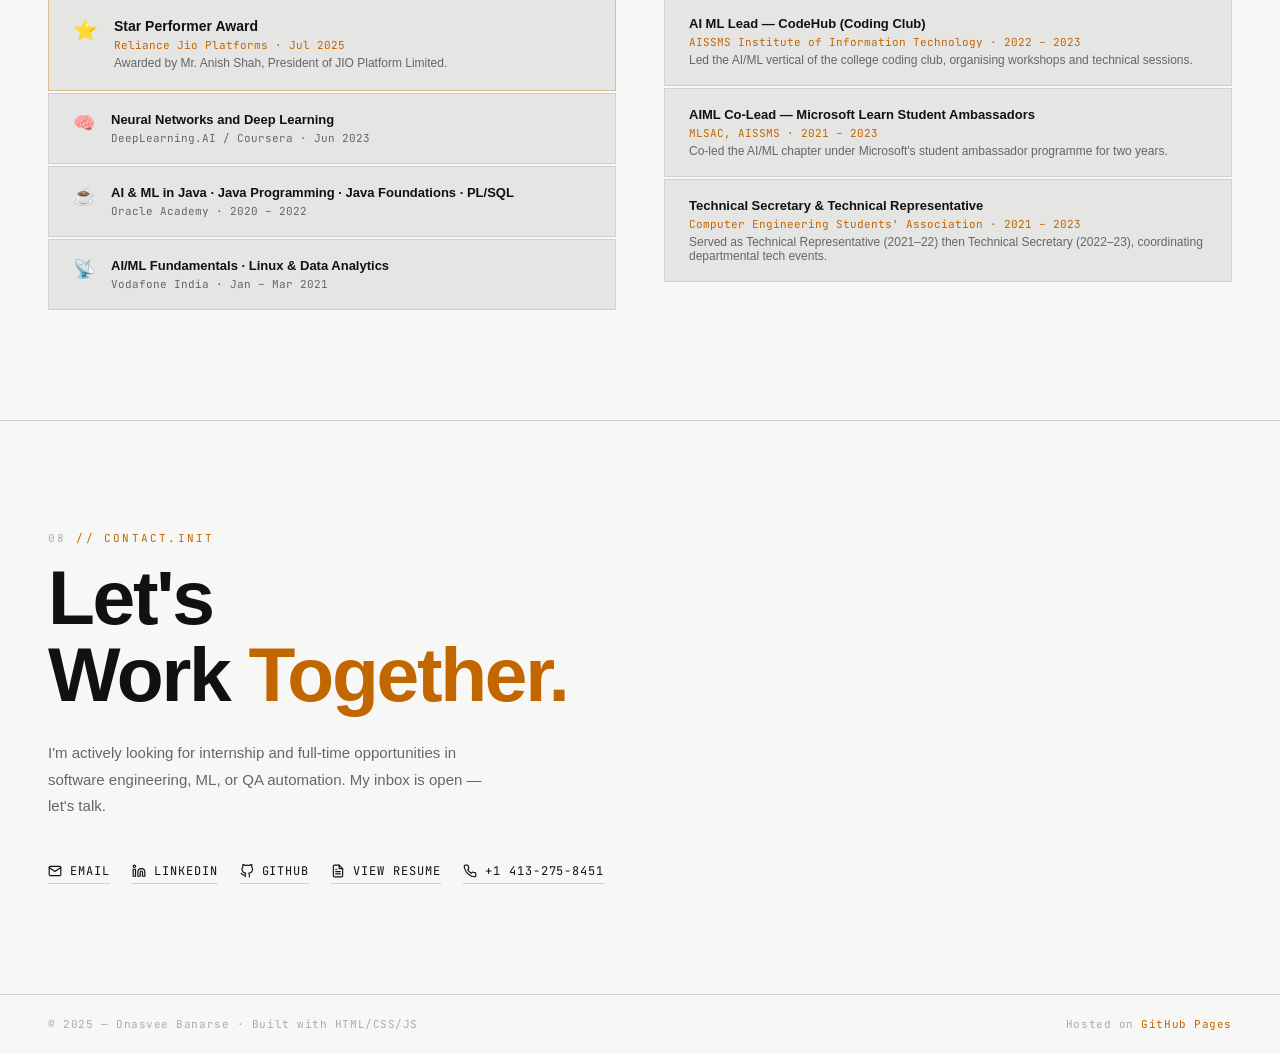
==== commit bc789548: "Footer btn" ====
--- a/index.html
+++ b/index.html
@@ -10,6 +10,8 @@
   <link href="https://api.fontshare.com/v2/css?f[]=cabinet-grotesk@400,500,700,800&display=swap" rel="stylesheet">
   
   <link rel="stylesheet" href="styles.css">
+  <link rel="stylesheet" href="terminal.css">
+
 
   <script>
     // Runs before paint — no flash
@@ -822,6 +824,140 @@
     </div>
   </div>
 
+  <!-- ── TERMINAL BUTTON ──────────────────────────────────── -->
+<button class="term-btn" id="termBtn" title="Terminal [ ` ]">&gt;_</button>
+ 
+ 
+<!-- ── TERMINAL PANEL ───────────────────────────────────── -->
+<div class="term-panel" id="termPanel">
+  <div class="term-header">
+    <span class="term-title">// terminal</span>
+    <span class="term-hint">` to toggle &nbsp;·&nbsp; ESC to close</span>
+    <button class="term-close" id="termClose">✕</button>
+  </div>
+  <div class="term-output" id="termOutput"></div>
+  <div class="term-input-row">
+    <span class="term-prompt">&gt;</span>
+    <input
+      class="term-input"
+      id="termInput"
+      type="text"
+      autocomplete="off"
+      spellcheck="false"
+      placeholder="type 'help'"
+    />
+    <span class="term-ghost" id="termGhost"></span>
+  </div>
+</div>
+ 
+ 
+<!-- ── GENERIC EASTER EGG POPUP ─────────────────────────── -->
+<div class="egg-overlay" id="eggOverlay">
+  <div class="egg-window">
+    <div class="egg-window-header">
+      <span class="egg-window-title" id="eggTitle">// easter_egg</span>
+      <button class="egg-window-close" id="eggClose">✕</button>
+    </div>
+    <div class="egg-window-body" id="eggBody"></div>
+  </div>
+</div>
+ 
+ 
+<!-- ── KONAMI CODE — CLASSIFIED DOSSIER ─────────────────── -->
+<div class="konami-overlay" id="konamiOverlay">
+  <div class="konami-modal">
+ 
+    <div class="konami-modal-header">
+      <span>// CLASSIFIED — LEVEL 5 CLEARANCE REQUIRED</span>
+      <button onclick="closeKonami()">✕</button>
+    </div>
+ 
+    <div class="konami-body">
+      <div class="konami-stamp">CLASSIFIED</div>
+ 
+      <div class="konami-doc-title">
+        SUBJECT DOSSIER — PERSONAL INTELLIGENCE FILE &nbsp;·&nbsp; REF: OB-2025-ALPHA
+      </div>
+ 
+      <div class="konami-row">
+        <span class="konami-label">Subject</span>
+        <span class="konami-val konami-accent">Onasvee Banarse</span>
+      </div>
+      <div class="konami-row">
+        <span class="konami-label">Status</span>
+        <span class="konami-val">Active · Seeking internship / full-time</span>
+      </div>
+      <div class="konami-row">
+        <span class="konami-label">Location</span>
+        <span class="konami-val">Amherst, MA &nbsp;<span class="konami-redact">███ coordinates redacted</span></span>
+      </div>
+      <div class="konami-row">
+        <span class="konami-label">Clearance</span>
+        <span class="konami-val"><span class="konami-redact">██████████████</span></span>
+      </div>
+ 
+      <hr class="konami-divider">
+ 
+      <div class="konami-doc-title">FIELD INTELLIGENCE — PERSONAL STATS</div>
+ 
+      <div class="konami-row">
+        <span class="konami-label">F1 races watched</span>
+        <span class="konami-val konami-accent">847</span>
+      </div>
+      <div class="konami-row">
+        <span class="konami-label">Favourite driver</span>
+        <span class="konami-val">Lewis Hamilton &nbsp;<span class="konami-redact">bias confirmed</span></span>
+      </div>
+      <div class="konami-row">
+        <span class="konami-label">Rovers tracked</span>
+        <span class="konami-val">5 &nbsp;·&nbsp; Perseverance, Curiosity, <span class="konami-redact">███████</span></span>
+      </div>
+      <div class="konami-row">
+        <span class="konami-label">Bugs squashed</span>
+        <span class="konami-val"><span class="konami-redact">████████████████</span> &nbsp;(classified)</span>
+      </div>
+      <div class="konami-row">
+        <span class="konami-label">Coffee consumed</span>
+        <span class="konami-val"><span class="konami-redact">███</span> litres in 2024 alone</span>
+      </div>
+      <div class="konami-row">
+        <span class="konami-label">Deepest rabbit hole</span>
+        <span class="konami-val">GAN architecture at 2am before a deployment</span>
+      </div>
+      <div class="konami-row">
+        <span class="konami-label">Terminal uptime</span>
+        <span class="konami-val konami-accent" id="konamiUptime">calculating...</span>
+      </div>
+ 
+      <hr class="konami-divider">
+ 
+      <div class="konami-doc-title">THREAT ASSESSMENT</div>
+ 
+      <div class="konami-row">
+        <span class="konami-label">Threat level</span>
+        <span class="konami-val konami-accent">HIGH &nbsp;·&nbsp; Will ship faster than expected</span>
+      </div>
+      <div class="konami-row">
+        <span class="konami-label">Known weaknesses</span>
+        <span class="konami-val">F1 qualifying sessions, NASA launch streams</span>
+      </div>
+      <div class="konami-row">
+        <span class="konami-label">Recommended action</span>
+        <span class="konami-val konami-accent">HIRE IMMEDIATELY</span>
+      </div>
+ 
+      <div class="konami-footer">
+        DOCUMENT CLASSIFICATION: TOP SECRET &nbsp;·&nbsp;
+        UNAUTHORISED ACCESS IS A VIOLATION OF CODE SECTION <span class="konami-redact">███</span> &nbsp;·&nbsp;
+        YOU FOUND THE KONAMI CODE. CONGRATS.
+      </div>
+    </div>
+ 
+  </div>
+</div>
+
   <script src="script.js" defer></script>
+  <script src="terminal.js"></script>
+
 </body>
 </html>
--- a/terminal.css
+++ b/terminal.css
@@ -0,0 +1,357 @@
+/* ============================================================
+   TERMINAL BUTTON + PANEL
+   Add this block to the bottom of your styles.css
+   ============================================================ */
+
+/* ── BUTTON ──────────────────────────────────────────────── */
+.term-btn {
+  position: fixed;
+  bottom: 32px;
+  left: 32px;
+  z-index: 500;
+  width: 44px;
+  height: 44px;
+  background: var(--bg3);
+  border: 1px solid var(--border);
+  display: flex;
+  align-items: center;
+  justify-content: center;
+  cursor: none;
+  transition: border-color 0.2s, background 0.2s;
+  font-family: var(--mono);
+  font-size: 13px;
+  color: var(--muted2);
+  letter-spacing: -0.02em;
+}
+.term-btn:hover,
+.term-btn.active {
+  border-color: var(--accent);
+  color: var(--accent);
+  background: color-mix(in srgb, var(--accent) 8%, var(--bg3));
+}
+
+/* ── PANEL ───────────────────────────────────────────────── */
+.term-panel {
+  position: fixed;
+  bottom: 88px;       /* sits above the button */
+  left: 32px;
+  z-index: 600;
+  width: 360px;
+  max-height: 320px;
+  background: var(--bg2);
+  border: 1px solid var(--border);
+  display: flex;
+  flex-direction: column;
+  opacity: 0;
+  pointer-events: none;
+  transform: translateY(12px);
+  transition: opacity 0.2s ease, transform 0.2s ease;
+  box-shadow: 0 24px 48px rgba(0,0,0,0.4);
+}
+.term-panel.open {
+  opacity: 1;
+  pointer-events: all;
+  transform: none;
+}
+
+.term-header {
+  padding: 10px 14px;
+  border-bottom: 1px solid var(--border);
+  display: flex;
+  justify-content: space-between;
+  align-items: center;
+  flex-shrink: 0;
+}
+.term-title {
+  font-family: var(--mono);
+  font-size: 10px;
+  color: var(--accent);
+  letter-spacing: 0.15em;
+  text-transform: uppercase;
+}
+.term-hint {
+  font-family: var(--mono);
+  font-size: 9px;
+  color: var(--muted);
+  letter-spacing: 0.08em;
+}
+.term-close {
+  font-family: var(--mono);
+  font-size: 13px;
+  color: var(--muted2);
+  background: none;
+  border: none;
+  cursor: none;
+  line-height: 1;
+  padding: 0 2px;
+  transition: color 0.2s;
+}
+.term-close:hover { color: var(--accent); }
+
+/* ── OUTPUT AREA ─────────────────────────────────────────── */
+.term-output {
+  flex: 1;
+  overflow-y: auto;
+  padding: 10px 14px;
+  display: flex;
+  flex-direction: column;
+  gap: 2px;
+  scrollbar-width: thin;
+  scrollbar-color: var(--border) transparent;
+}
+.term-output::-webkit-scrollbar { width: 2px; }
+.term-output::-webkit-scrollbar-thumb { background: var(--border); }
+
+.term-line {
+  font-family: var(--mono);
+  font-size: 11px;
+  line-height: 1.6;
+  white-space: pre-wrap;
+  word-break: break-all;
+}
+.term-line.cmd  { color: var(--text); }
+.term-line.cmd::before { content: '> '; color: var(--accent); }
+.term-line.out  { color: var(--muted2); padding-left: 14px; }
+.term-line.accent { color: var(--accent); padding-left: 14px; }
+.term-line.err  { color: #ff6b6b; padding-left: 14px; }
+.term-line.gap  { height: 4px; }
+
+/* ── INPUT ROW ───────────────────────────────────────────── */
+.term-input-row {
+  padding: 8px 14px;
+  border-top: 1px solid var(--border);
+  display: flex;
+  align-items: center;
+  gap: 8px;
+  flex-shrink: 0;
+}
+.term-prompt {
+  font-family: var(--mono);
+  font-size: 12px;
+  color: var(--accent);
+  flex-shrink: 0;
+}
+.term-input {
+  flex: 1;
+  background: none;
+  border: none;
+  outline: none;
+  font-family: var(--mono);
+  font-size: 12px;
+  color: var(--text);
+  caret-color: var(--accent);
+  cursor: none;
+}
+.term-input::placeholder { color: var(--muted); }
+
+/* Tab-completion ghost */
+.term-ghost {
+  font-family: var(--mono);
+  font-size: 12px;
+  color: var(--muted);
+  pointer-events: none;
+  flex-shrink: 0;
+}
+
+/* ── KONAMI OVERLAY ──────────────────────────────────────── */
+.konami-overlay {
+  position: fixed;
+  inset: 0;
+  z-index: 10000;
+  background: rgba(0,0,0,0.88);
+  backdrop-filter: blur(6px);
+  display: flex;
+  align-items: center;
+  justify-content: center;
+  opacity: 0;
+  pointer-events: none;
+  transition: opacity 0.3s ease;
+}
+.konami-overlay.open {
+  opacity: 1;
+  pointer-events: all;
+}
+
+.konami-modal {
+  width: min(680px, 92vw);
+  max-height: 88vh;
+  overflow-y: auto;
+  background: #0a0a08;
+  border: 1px solid #333;
+  transform: scale(0.96);
+  transition: transform 0.3s ease;
+  scrollbar-width: thin;
+}
+.konami-overlay.open .konami-modal { transform: scale(1); }
+
+.konami-modal-header {
+  padding: 14px 20px;
+  border-bottom: 1px solid #222;
+  display: flex;
+  justify-content: space-between;
+  align-items: center;
+}
+.konami-modal-header span {
+  font-family: var(--mono);
+  font-size: 10px;
+  color: #ff4444;
+  letter-spacing: 0.2em;
+}
+.konami-modal-header button {
+  font-family: var(--mono);
+  font-size: 14px;
+  color: #555;
+  background: none;
+  border: none;
+  cursor: none;
+  transition: color 0.2s;
+}
+.konami-modal-header button:hover { color: #ff4444; }
+
+.konami-body {
+  padding: 28px 32px 36px;
+}
+
+/* Stamp */
+.konami-stamp {
+  display: inline-block;
+  border: 3px solid #ff4444;
+  color: #ff4444;
+  font-family: var(--mono);
+  font-size: 18px;
+  font-weight: 700;
+  letter-spacing: 0.25em;
+  padding: 6px 16px;
+  transform: rotate(-4deg);
+  opacity: 0.85;
+  margin-bottom: 28px;
+}
+
+.konami-doc-title {
+  font-family: var(--mono);
+  font-size: 11px;
+  color: #888;
+  letter-spacing: 0.15em;
+  text-transform: uppercase;
+  margin-bottom: 20px;
+  padding-bottom: 12px;
+  border-bottom: 1px solid #1e1e1e;
+}
+
+.konami-row {
+  display: grid;
+  grid-template-columns: 180px 1fr;
+  gap: 12px 24px;
+  margin-bottom: 12px;
+  align-items: baseline;
+}
+.konami-label {
+  font-family: var(--mono);
+  font-size: 10px;
+  color: #555;
+  letter-spacing: 0.12em;
+  text-transform: uppercase;
+}
+.konami-val {
+  font-family: var(--mono);
+  font-size: 13px;
+  color: #ccc;
+  line-height: 1.5;
+}
+.konami-redact {
+  background: #ccc;
+  color: transparent;
+  border-radius: 1px;
+  user-select: none;
+}
+.konami-accent { color: var(--accent); }
+
+.konami-divider {
+  border: none;
+  border-top: 1px solid #1e1e1e;
+  margin: 20px 0;
+}
+
+.konami-footer {
+  font-family: var(--mono);
+  font-size: 10px;
+  color: #333;
+  letter-spacing: 0.1em;
+  margin-top: 28px;
+  padding-top: 16px;
+  border-top: 1px solid #1a1a1a;
+}
+
+/* ── EASTER EGG POPUP (generic for future eggs) ──────────── */
+.egg-overlay {
+  position: fixed;
+  inset: 0;
+  z-index: 10000;
+  background: rgba(0,0,0,0.85);
+  backdrop-filter: blur(5px);
+  display: flex;
+  align-items: center;
+  justify-content: center;
+  opacity: 0;
+  pointer-events: none;
+  transition: opacity 0.3s ease;
+}
+.egg-overlay.open {
+  opacity: 1;
+  pointer-events: all;
+}
+.egg-window {
+  width: min(560px, 92vw);
+  background: var(--bg2);
+  border: 1px solid var(--border);
+  transform: translateY(16px);
+  transition: transform 0.3s ease;
+}
+.egg-overlay.open .egg-window { transform: none; }
+.egg-window-header {
+  padding: 12px 18px;
+  border-bottom: 1px solid var(--border);
+  display: flex;
+  justify-content: space-between;
+  align-items: center;
+}
+.egg-window-title {
+  font-family: var(--mono);
+  font-size: 11px;
+  color: var(--accent);
+  letter-spacing: 0.12em;
+}
+.egg-window-close {
+  font-family: var(--mono);
+  font-size: 14px;
+  color: var(--muted2);
+  background: none;
+  border: none;
+  cursor: none;
+  transition: color 0.2s;
+}
+.egg-window-close:hover { color: var(--accent); }
+.egg-window-body {
+  padding: 28px 24px;
+  font-family: var(--mono);
+  font-size: 12px;
+  color: var(--muted2);
+  line-height: 1.8;
+  letter-spacing: 0.04em;
+}
+.egg-coming-soon {
+  display: flex;
+  flex-direction: column;
+  align-items: center;
+  gap: 16px;
+  padding: 16px 0;
+}
+.egg-coming-soon .egg-icon { font-size: 36px; }
+.egg-coming-soon .egg-cmd { color: var(--accent); font-size: 14px; }
+.egg-coming-soon .egg-msg { color: var(--muted2); font-size: 11px; text-align: center; letter-spacing: 0.06em; }
+
+/* ── RESPONSIVE ──────────────────────────────────────────── */
+@media (max-width: 600px) {
+  .term-panel { width: calc(100vw - 32px); left: 16px; }
+  .term-btn   { left: 16px; bottom: 16px; }
+}
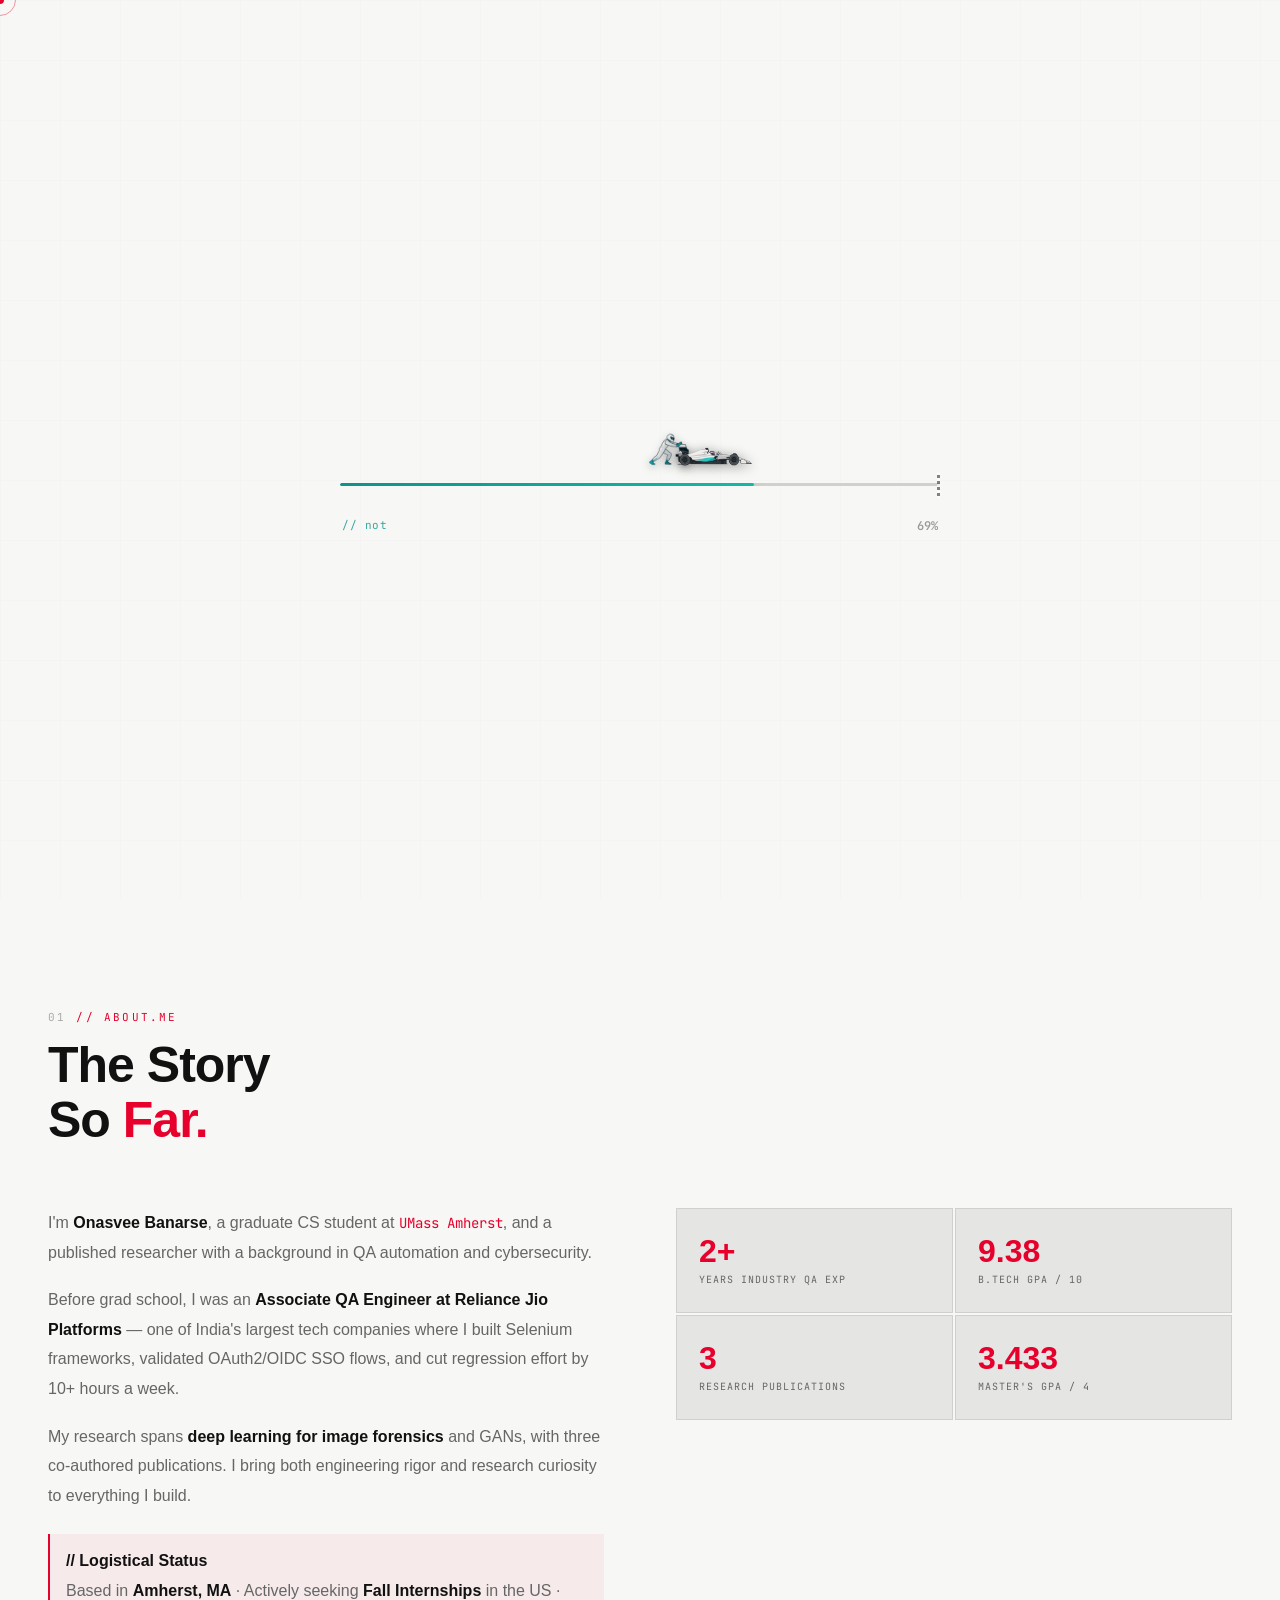
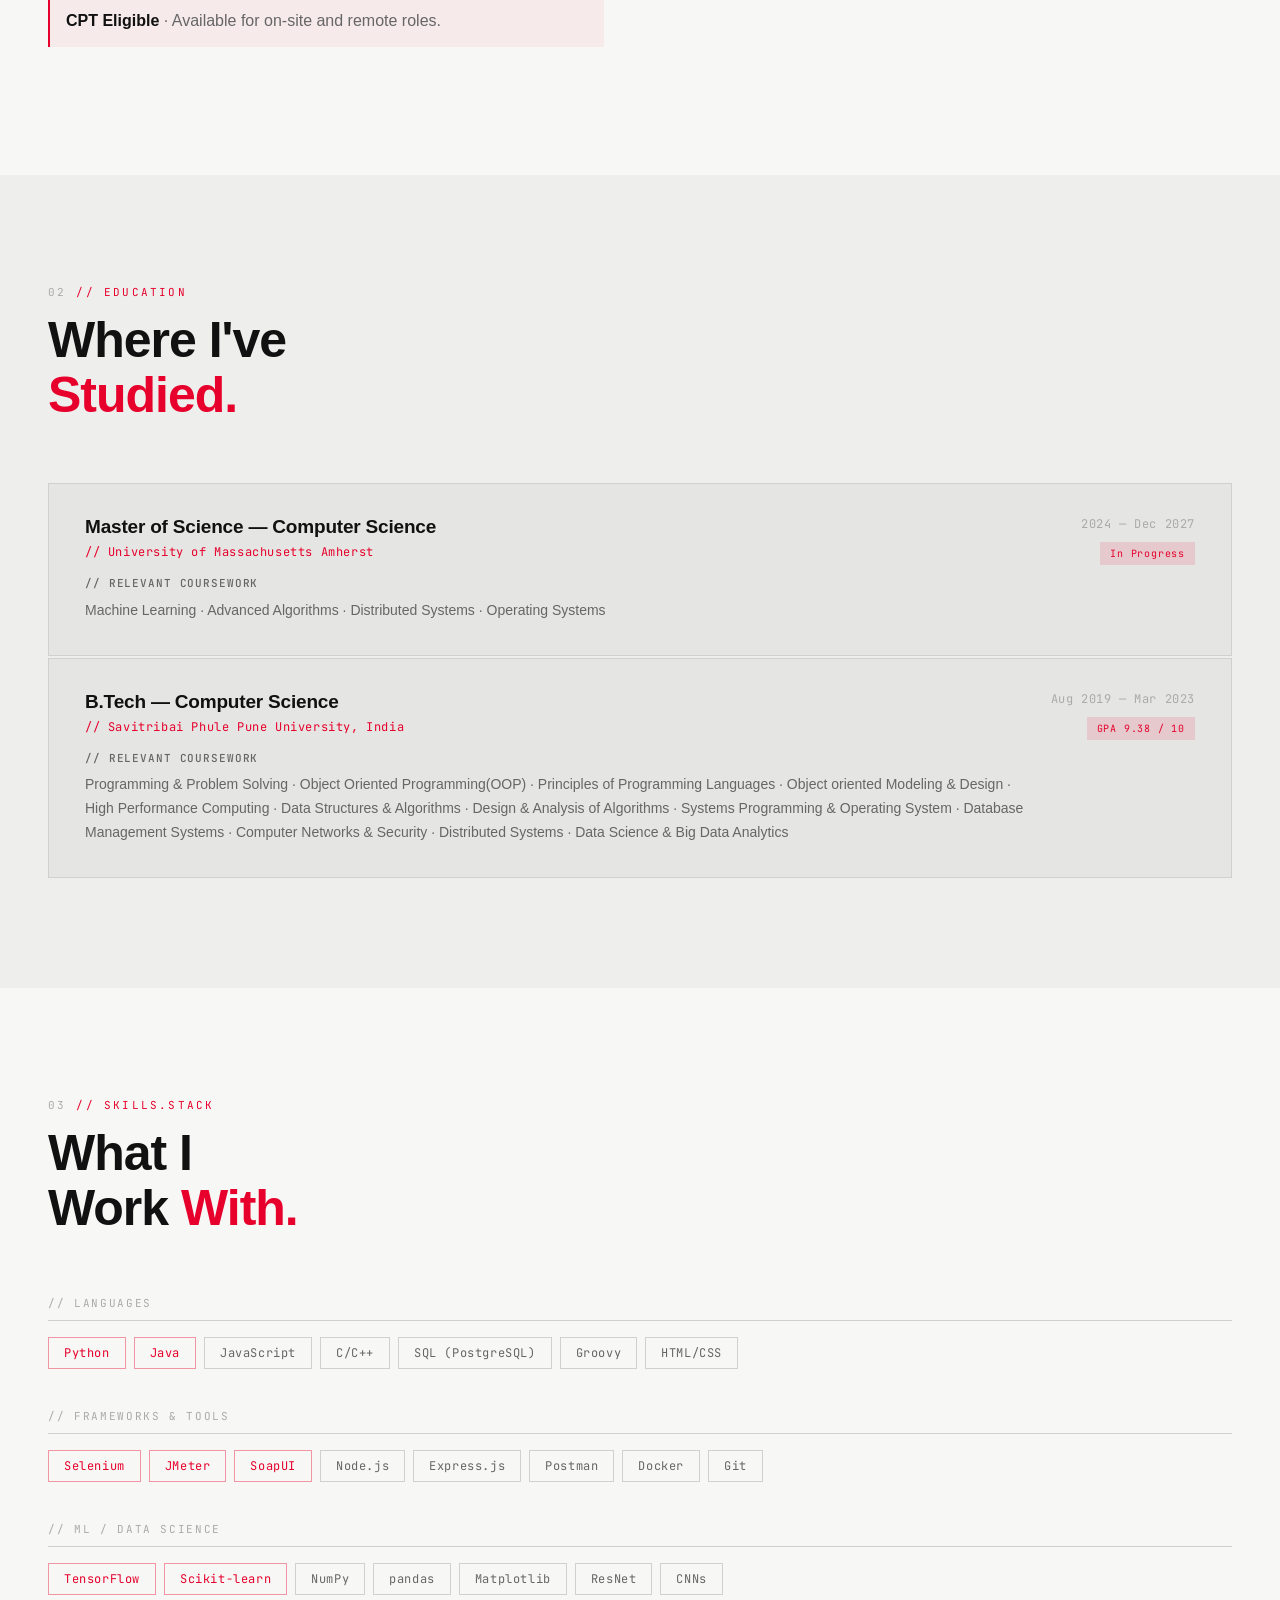
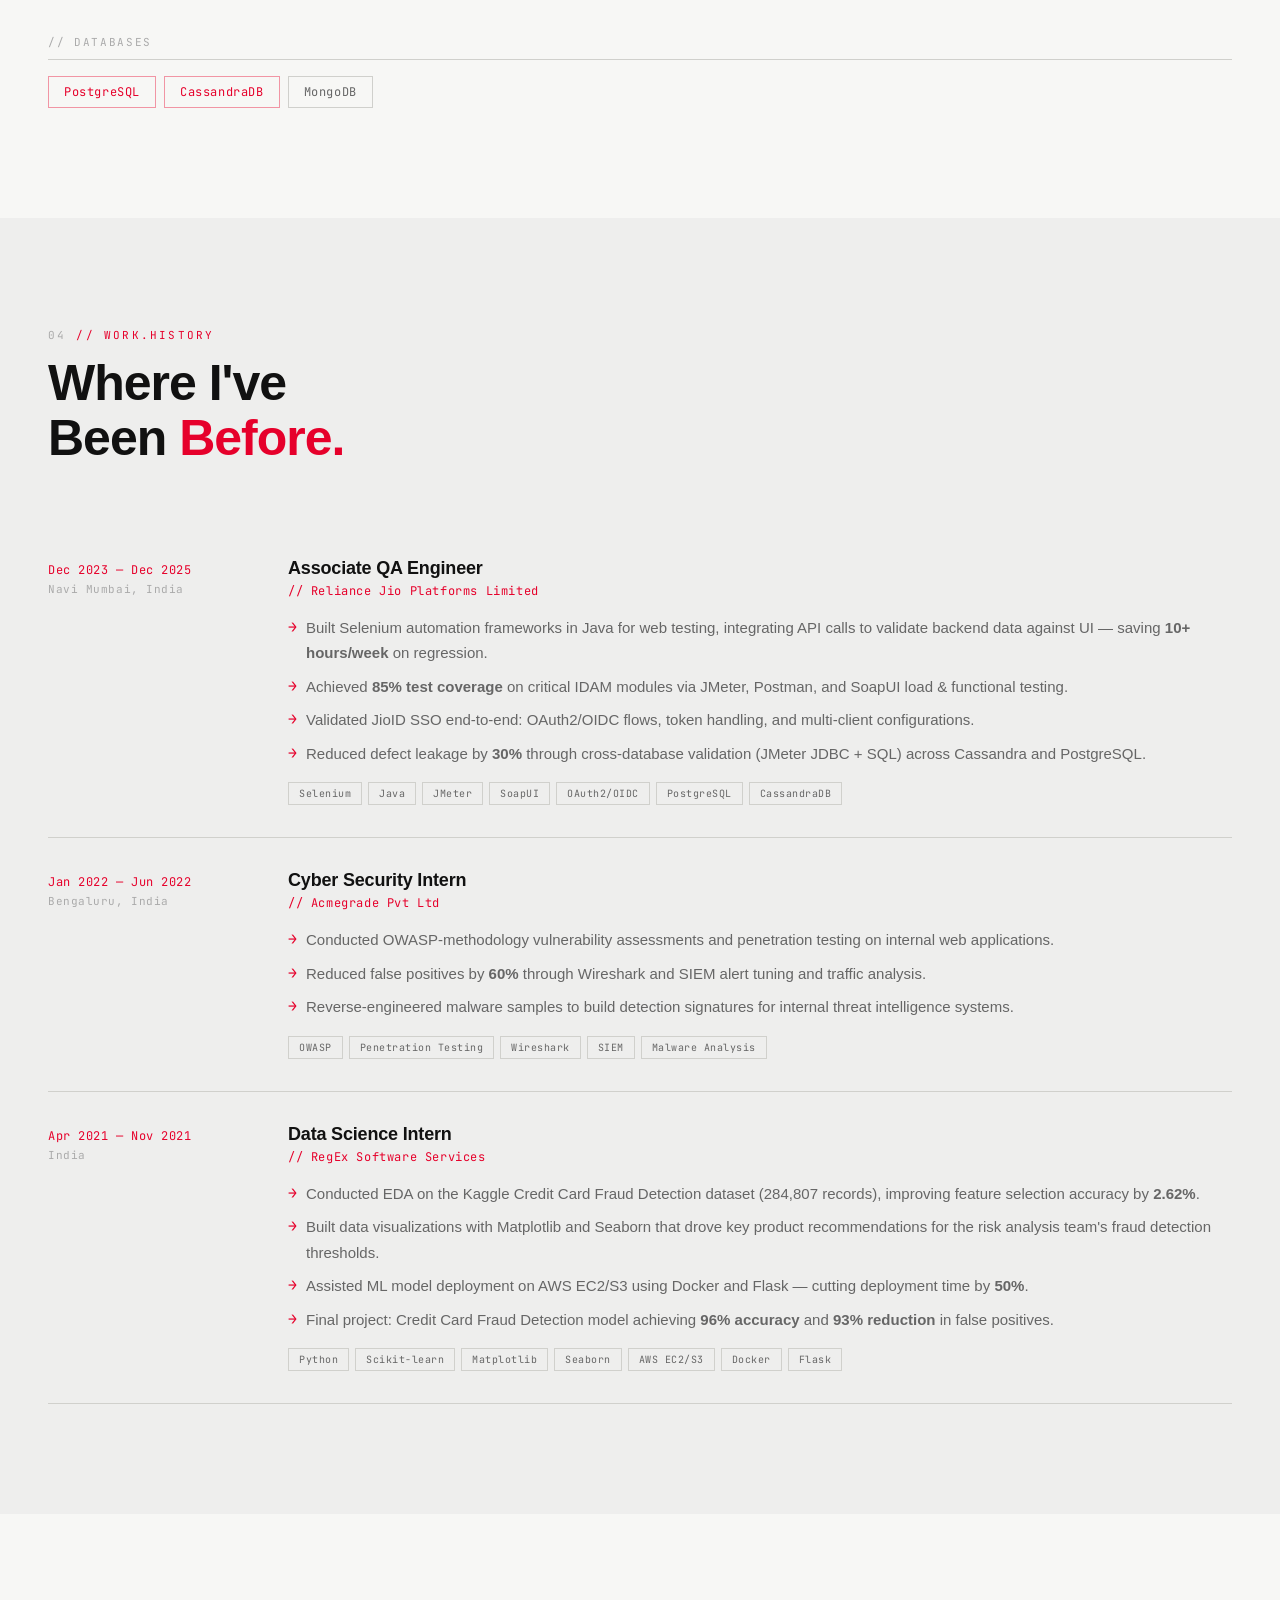
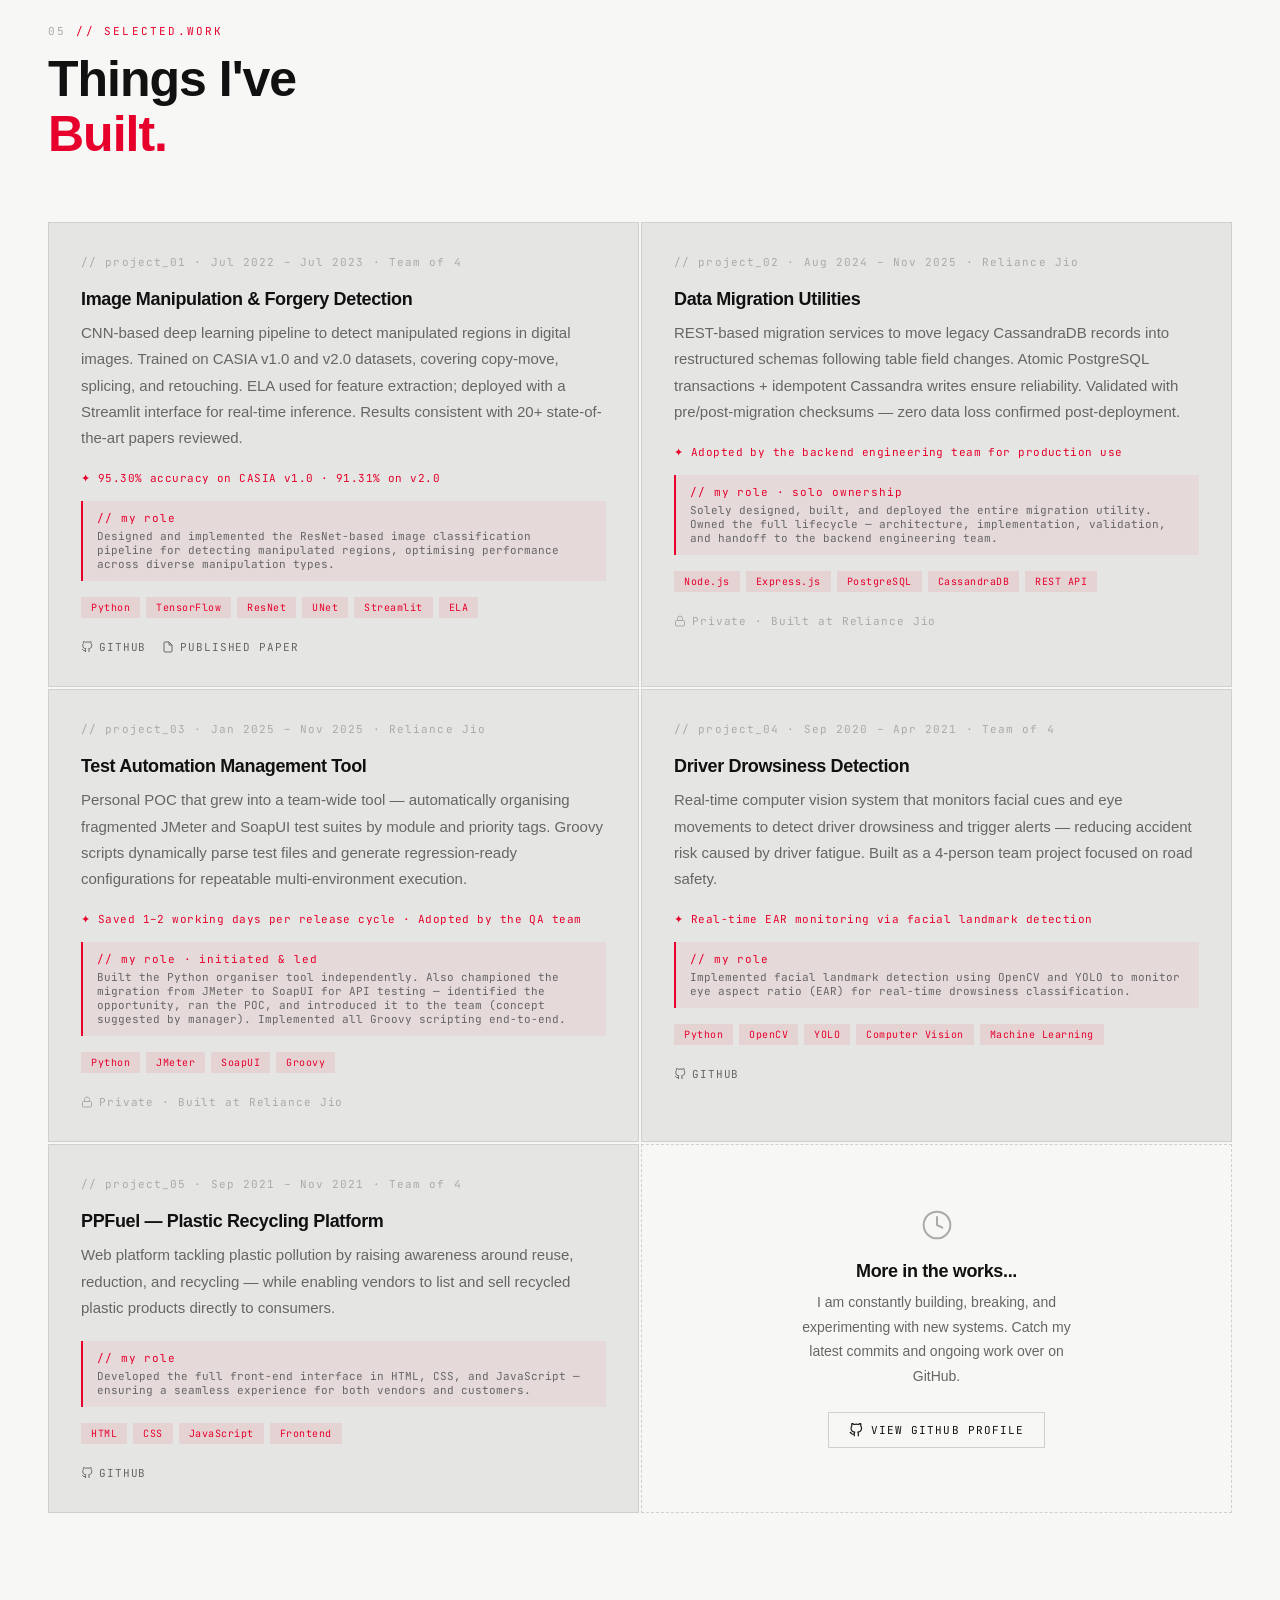
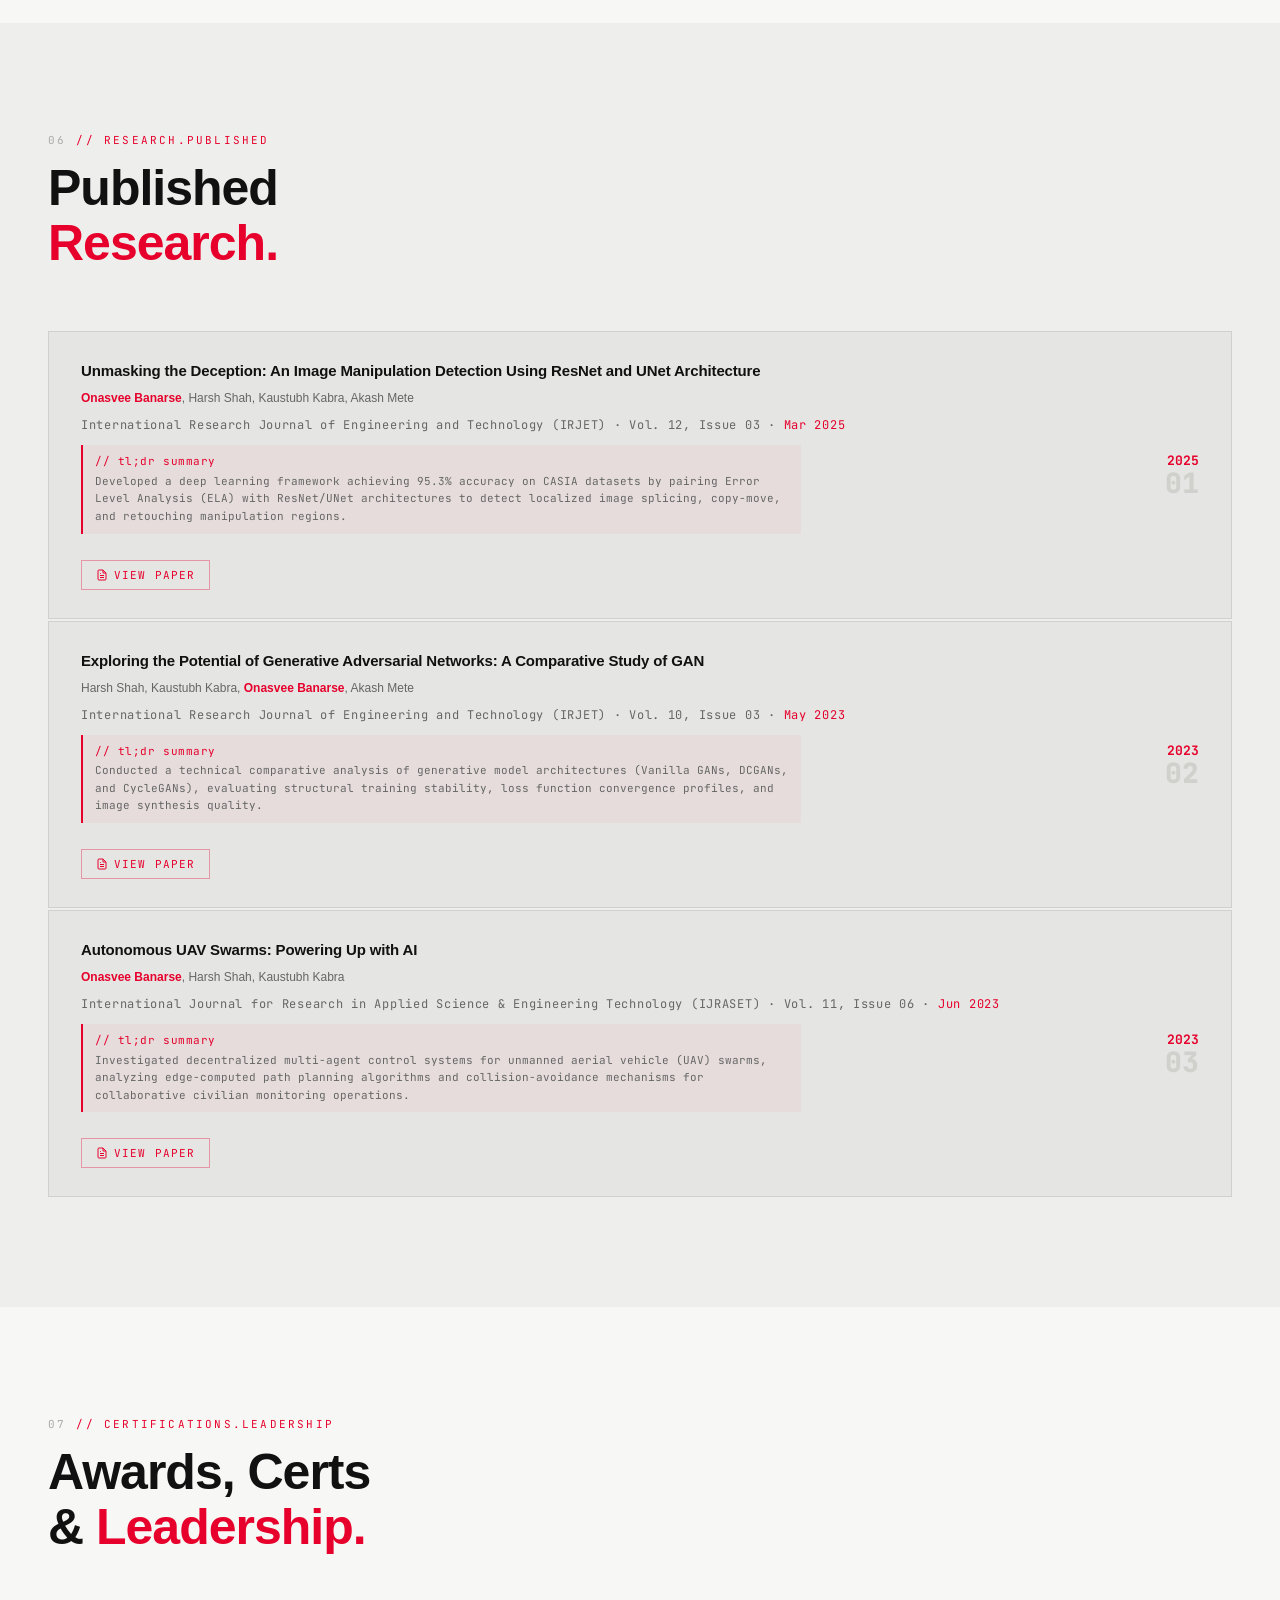
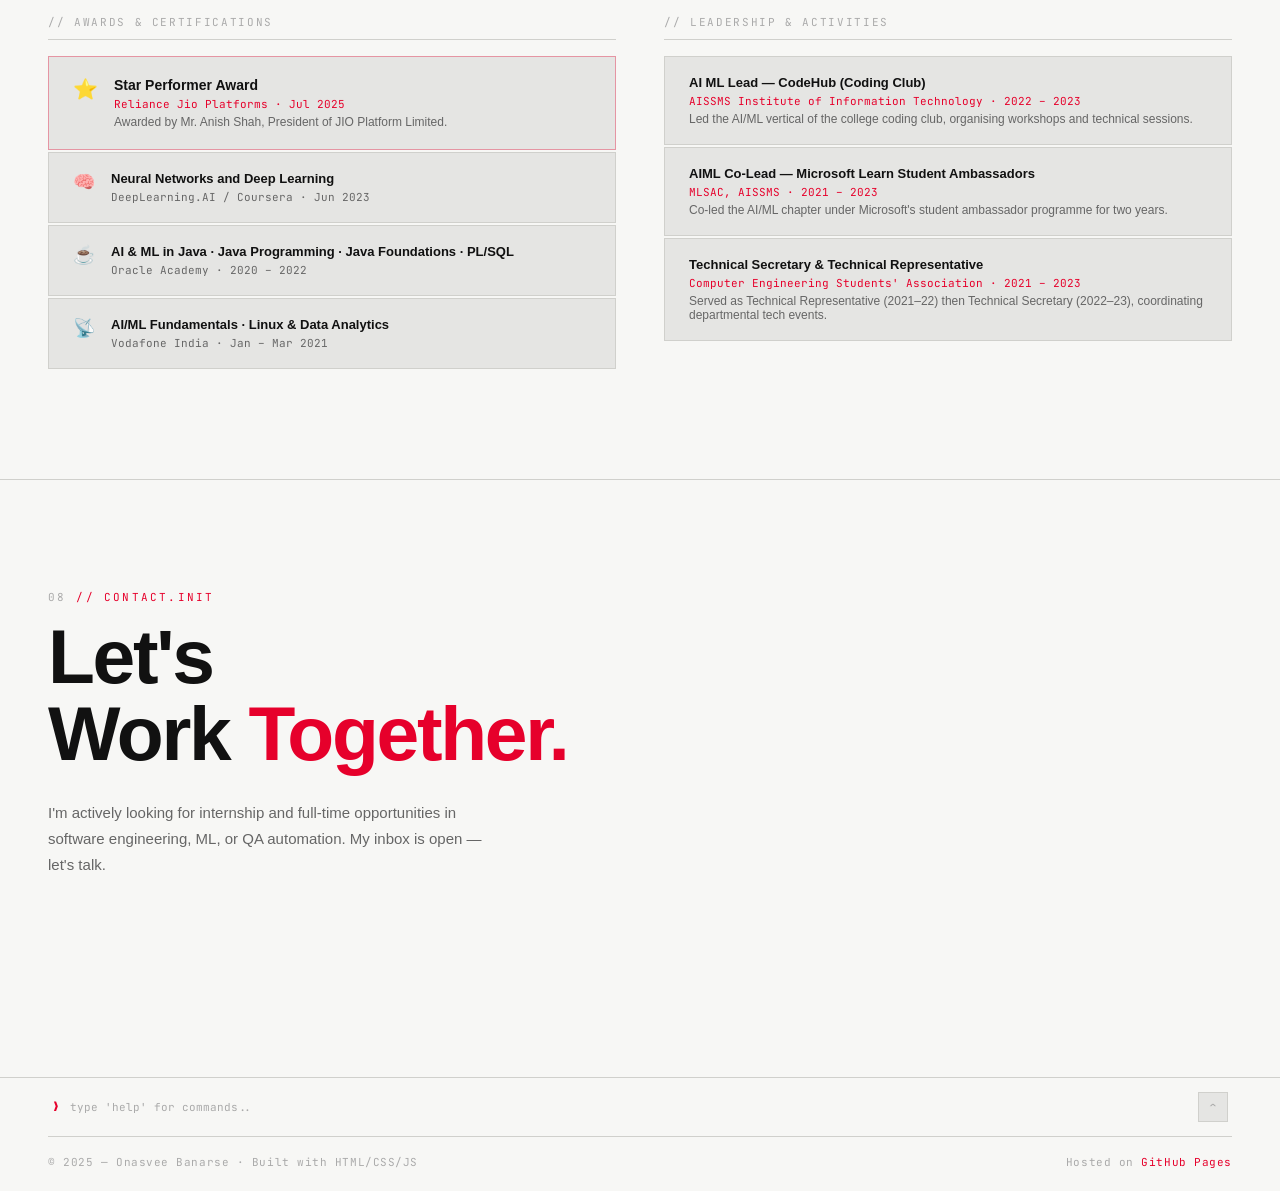
==== commit 6a0bf40a: "terminal color" ====
--- a/index.html
+++ b/index.html
@@ -4,6 +4,22 @@
   <meta charset="UTF-8" />
   <meta name="viewport" content="width=device-width, initial-scale=1.0"/>
   <title>Onasvee Banarse — MS CS @ UMass Amherst</title>
+
+<meta name="title" content="Onasvee Banarse — MS CS @ UMass Amherst">
+  <meta name="description" content="QA Automation Engineer & ML Researcher. Actively seeking Fall AI/ML and Software Engineering Internships.">
+
+  <meta property="og:type" content="website">
+  <meta property="og:url" content="https://orion-22.github.io/">
+  <meta property="og:title" content="Onasvee Banarse — MS CS @ UMass Amherst">
+  <meta property="og:description" content="QA Automation Engineer & ML Researcher. Actively seeking Fall AI/ML and Software Engineering Internships.">
+  <meta property="og:image" content="https://orion-22.github.io/preview-image.jpg">
+
+  <meta property="twitter:card" content="summary_large_image">
+  <meta property="twitter:url" content="https://orion-22.github.io/">
+  <meta property="twitter:title" content="Onasvee Banarse — MS CS @ UMass Amherst">
+  <meta property="twitter:description" content="QA Automation Engineer & ML Researcher. Actively seeking Fall AI/ML and Software Engineering Internships.">
+  <meta property="twitter:image" content="https://orion-22.github.io/preview-image.jpg">
+
   
   <link rel="preconnect" href="https://fonts.googleapis.com">
   <link href="https://fonts.googleapis.com/css2?family=JetBrains+Mono:wght@300;400;500;700&display=swap" rel="stylesheet">
@@ -279,22 +295,28 @@
         <span class="toggle-icon-light">☀️</span>
         <div class="toggle-knob"></div>
       </button>
+
+      <button id="termNavBtn" title="Toggle terminal [ ` ]" style="background:none;border:1px solid var(--border);border-radius:999px;padding:5px 10px;cursor:none;display:flex;align-items:center;gap:4px;transition:border-color 0.2s;" onmouseenter="this.style.borderColor='var(--accent)'" onmouseleave="this.style.borderColor='var(--border)'">
+  <span style="font-family:var(--mono);font-size:11px;color:var(--accent);font-weight:700;">&gt;_</span>
+</button>
     </div>
   </nav>
 
   <section id="hero">
     <div class="hero-grid-bg"></div>
     <div class="hero-content">
-      <div class="hero-tag">// system.init — open to internships & full-time roles</div>
+      <!-- <div class="hero-tag">// system.init — open to internships & full-time roles</div> -->
+      <div class="hero-tag">// system.init — open to internships & full-time roles · CPT Eligible</div>
       <h1 class="hero-name">Onasvee<br>Banarse<span>.</span></h1>
       <p class="hero-title" id="typed-text">MS CS @ UMass Amherst · <span class="typed-cursor">|</span></p>
       <p class="hero-desc">
-Engineer who has spent several years breaking systems in order to design and deliver new systems through Reliance Jio. Presently working towards a Master's degree in Computer Science, focusing on Quality Assurance, Machine Learning, and Software Engineering, to create fast, reliable systems.      </p>
+Engineer who has spent several years breaking systems in order to design and deliver new systems through Reliance Jio. Presently working towards a Master's degree in Computer Science, focusing on Machine Learning, Software Engineering and Quality Assurance,  to create fast, reliable systems.    <br><br>
+<span style="font-family:var(--mono); font-size:12px; color:var(--accent); display:block;">// press [ ` ] or click &gt;_ to launch terminal</span>  </p>
+
       <div class="hero-ctas">
         <a href="#projects" class="btn-primary">View My Work</a>
         <a href="#contact" class="btn-outline">Get in Touch</a>
-<a href="javascript:void(0)" onclick="openPDF('https://raw.githubusercontent.com/ORION-22/onasvee-portfolio/main/Onasvee_Banarse_Resume.pdf', 'Onasvee Banarse', 'Resume')" class="btn-outline" style="display: inline-flex; align-items: center; gap: 8px;">
-          <svg width="14" height="14" viewBox="0 0 24 24" fill="none" stroke="currentColor" stroke-width="2" stroke-linecap="round" stroke-linejoin="round"><path d="M14 2H6a2 2 0 0 0-2 2v16a2 2 0 0 0 2 2h12a2 2 0 0 0 2-2V8z"></path><polyline points="14 2 14 8 20 8"></polyline><line x1="16" y1="13" x2="8" y2="13"></line><line x1="16" y1="17" x2="8" y2="17"></line><polyline points="10 9 9 9 8 9"></polyline></svg>
+<a href="javascript:void(0)" onclick="openPDF('https://raw.githubusercontent.com/ORION-22/orion-22.github.io/main/Onasvee_Banarse_Resume.pdf', 'Onasvee Banarse', 'Resume')" class="btn-outline" style="display: inline-flex; align-items: center; gap: 8px;">          <svg width="14" height="14" viewBox="0 0 24 24" fill="none" stroke="currentColor" stroke-width="2" stroke-linecap="round" stroke-linejoin="round"><path d="M14 2H6a2 2 0 0 0-2 2v16a2 2 0 0 0 2 2h12a2 2 0 0 0 2-2V8z"></path><polyline points="14 2 14 8 20 8"></polyline><line x1="16" y1="13" x2="8" y2="13"></line><line x1="16" y1="17" x2="8" y2="17"></line><polyline points="10 9 9 9 8 9"></polyline></svg>
           View Resume
         </a>
       </div>
@@ -320,7 +342,10 @@
         <p>I'm <strong>Onasvee Banarse</strong>, a graduate CS student at <span class="highlight">UMass Amherst</span>, and a published researcher with a background in QA automation and cybersecurity.</p>
         <p>Before grad school, I was an <strong>Associate QA Engineer at Reliance Jio Platforms</strong> — one of India's largest tech companies where I built Selenium frameworks, validated OAuth2/OIDC SSO flows, and cut regression effort by 10+ hours a week.</p>
         <p>My research spans <strong>deep learning for image forensics</strong> and GANs, with three co-authored publications. I bring both engineering rigor and research curiosity to everything I build.</p>
-        <p>Based in <strong>Amherst, MA</strong> · Open to US internships & full-time roles · Available for on-site and remote.</p>
+        <p style="margin-top: 24px; padding: 12px 16px; border-left: 2px solid var(--accent); background: color-mix(in srgb, var(--accent) 5%, transparent);">
+          <strong style="color: var(--text);">// Logistical Status</strong><br>
+          Based in <strong>Amherst, MA</strong> · Actively seeking <strong>Fall Internships</strong> in the US · <strong>CPT Eligible</strong> · Available for on-site and remote roles.
+        </p>
       </div>
       <div class="about-stats reveal">
         <div class="stat-box"><div class="stat-num">2+</div><div class="stat-label">Years Industry QA Exp</div></div>
@@ -596,6 +621,21 @@
         <div class="project-links">
           <a href="https://github.com/ORION-22/Team_Pyrolysis" class="proj-link"><svg viewBox="0 0 24 24" fill="none" stroke="currentColor" stroke-width="2"><path d="M9 19c-5 1.5-5-2.5-7-3m14 6v-3.87a3.37 3.37 0 0 0-.94-2.61c3.14-.35 6.44-1.54 6.44-7A5.44 5.44 0 0 0 20 4.77 5.07 5.07 0 0 0 19.91 1S18.73.65 16 2.48a13.38 13.38 0 0 0-7 0C6.27.65 5.09 1 5.09 1A5.07 5.07 0 0 0 5 4.77a5.44 5.44 0 0 0-1.5 3.78c0 5.42 3.3 6.61 6.44 7A3.37 3.37 0 0 0 9 18.13V22"/></svg>GitHub</a>
         </div>
+      </div>
+
+      <div class="project-card reveal" style="display: flex; flex-direction: column; align-items: center; justify-content: center; text-align: center; background: transparent; border: 1px dashed var(--border); box-shadow: none;">
+        <div style="color: var(--muted); margin-bottom: 16px;">
+          <svg width="32" height="32" viewBox="0 0 24 24" fill="none" stroke="currentColor" stroke-width="1.5" stroke-linecap="round" stroke-linejoin="round">
+            <circle cx="12" cy="12" r="10"></circle>
+            <polyline points="12 6 12 12 16 14"></polyline>
+          </svg>
+        </div>
+        <h3 class="project-title" style="margin-bottom: 8px;">More in the works...</h3>
+        <p class="project-desc" style="max-width: 280px; margin-bottom: 24px; font-size: 14px;">I am constantly building, breaking, and experimenting with new systems. Catch my latest commits and ongoing work over on GitHub.</p>
+        <a href="https://github.com/ORION-22" target="_blank" class="btn-outline" style="padding: 10px 20px; display: inline-flex; align-items: center; gap: 8px; font-size: 11px;">
+          <svg width="14" height="14" viewBox="0 0 24 24" fill="none" stroke="currentColor" stroke-width="2" stroke-linecap="round" stroke-linejoin="round"><path d="M9 19c-5 1.5-5-2.5-7-3m14 6v-3.87a3.37 3.37 0 0 0-.94-2.61c3.14-.35 6.44-1.54 6.44-7A5.44 5.44 0 0 0 20 4.77 5.07 5.07 0 0 0 19.91 1S18.73.65 16 2.48a13.38 13.38 0 0 0-7 0C6.27.65 5.09 1 5.09 1A5.07 5.07 0 0 0 5 4.77a5.44 5.44 0 0 0-1.5 3.78c0 5.42 3.3 6.61 6.44 7A3.37 3.37 0 0 0 9 18.13V22"/></svg>
+          View GitHub Profile
+        </a>
       </div>
 
     </div>
@@ -766,8 +806,7 @@
         <svg width="14" height="14" viewBox="0 0 24 24" fill="none" stroke="currentColor" stroke-width="2" stroke-linecap="round" stroke-linejoin="round"><path d="M9 19c-5 1.5-5-2.5-7-3m14 6v-3.87a3.37 3.37 0 0 0-.94-2.61c3.14-.35 6.44-1.54 6.44-7A5.44 5.44 0 0 0 20 4.77 5.07 5.07 0 0 0 19.91 1S18.73.65 16 2.48a13.38 13.38 0 0 0-7 0C6.27.65 5.09 1 5.09 1A5.07 5.07 0 0 0 5 4.77a5.44 5.44 0 0 0-1.5 3.78c0 5.42 3.3 6.61 6.44 7A3.37 3.37 0 0 0 9 18.13V22"></path></svg>
         GitHub
       </a>
-      <a href="javascript:void(0)" onclick="openPDF('https://raw.githubusercontent.com/ORION-22/onasvee-portfolio/main/Onasvee_Banarse_Resume.pdf', 'Onasvee Banarse', 'Resume')" class="contact-link" style="display: inline-flex; align-items: center; gap: 8px;">
-        <svg width="14" height="14" viewBox="0 0 24 24" fill="none" stroke="currentColor" stroke-width="2" stroke-linecap="round" stroke-linejoin="round"><path d="M14 2H6a2 2 0 0 0-2 2v16a2 2 0 0 0 2 2h12a2 2 0 0 0 2-2V8z"></path><polyline points="14 2 14 8 20 8"></polyline><line x1="16" y1="13" x2="8" y2="13"></line><line x1="16" y1="17" x2="8" y2="17"></line><polyline points="10 9 9 9 8 9"></polyline></svg>
+<a href="javascript:void(0)" onclick="openPDF('https://raw.githubusercontent.com/ORION-22/orion-22.github.io/main/Onasvee_Banarse_Resume.pdf', 'Onasvee Banarse', 'Resume')" class="btn-outline" style="display: inline-flex; align-items: center; gap: 8px;">        <svg width="14" height="14" viewBox="0 0 24 24" fill="none" stroke="currentColor" stroke-width="2" stroke-linecap="round" stroke-linejoin="round"><path d="M14 2H6a2 2 0 0 0-2 2v16a2 2 0 0 0 2 2h12a2 2 0 0 0 2-2V8z"></path><polyline points="14 2 14 8 20 8"></polyline><line x1="16" y1="13" x2="8" y2="13"></line><line x1="16" y1="17" x2="8" y2="17"></line><polyline points="10 9 9 9 8 9"></polyline></svg>
         View Resume
       </a>
       <a href="tel:+14132758451" class="contact-link" style="display: inline-flex; align-items: center; gap: 8px;">
@@ -777,11 +816,6 @@
     </div>
   </section>
 
-  <footer>
-    <div class="footer-left">© 2025 — Onasvee Banarse · Built with HTML/CSS/JS</div>
-    <div class="footer-right">Hosted on <span>GitHub Pages</span></div>
-  </footer>
-
   <button class="go-top" id="goTop" onclick="window.scrollTo({top:0,behavior:'smooth'})" title="Back to top">
     <svg viewBox="0 0 24 24" fill="none" stroke-width="2" stroke-linecap="round" stroke-linejoin="round">
       <polyline points="18 15 12 9 6 15"/>
@@ -824,138 +858,112 @@
     </div>
   </div>
 
-  <!-- ── TERMINAL BUTTON ──────────────────────────────────── -->
-<button class="term-btn" id="termBtn" title="Terminal [ ` ]">&gt;_</button>
- 
- 
-<!-- ── TERMINAL PANEL ───────────────────────────────────── -->
-<div class="term-panel" id="termPanel">
-  <div class="term-header">
-    <span class="term-title">// terminal</span>
-    <span class="term-hint">` to toggle &nbsp;·&nbsp; ESC to close</span>
-    <button class="term-close" id="termClose">✕</button>
+<!-- ══════════════════════════════════════════════════════════
+       FOOTER WITH EMBEDDED TERMINAL
+       ══════════════════════════════════════════════════════════ -->
+  <footer id="siteFooter">
+    <div class="footer-terminal" id="footerTerminal">
+      <div class="footer-term-output" id="termOutput"></div>
+      <div class="footer-term-input-row">
+        <span class="term-prompt">❯</span>
+        <input
+          class="term-input"
+          id="termInput"
+          type="text"
+          autocomplete="off"
+          spellcheck="false"
+          placeholder="type 'help' for commands.."
+        />
+        <span class="term-ghost" id="termGhost"></span>
+        <button class="term-toggle-btn" id="termBtn" title="Toggle terminal [ ` ]">⌃</button>
+      </div>
+    </div>
+    <div class="footer-bottom">
+      <div class="footer-left">© 2025 — Onasvee Banarse · Built with HTML/CSS/JS</div>
+      <div class="footer-right">Hosted on <span>GitHub Pages</span></div>
+    </div>
+  </footer>
+
+
+  <!-- ── BACK TO TOP ─────────────────────────────────────── -->
+  <button class="go-top" id="goTop" onclick="window.scrollTo({top:0,behavior:'smooth'})" title="Back to top">
+    <svg viewBox="0 0 24 24" fill="none" stroke-width="2" stroke-linecap="round" stroke-linejoin="round">
+      <polyline points="18 15 12 9 6 15"/>
+    </svg>
+  </button>
+
+
+  <!-- ── GENERIC EASTER EGG POPUP ─────────────────────────── -->
+  <div class="egg-overlay" id="eggOverlay">
+    <div class="egg-window">
+      <div class="egg-window-header">
+        <span class="egg-window-title" id="eggTitle">// easter_egg</span>
+        <button class="egg-window-close" id="eggClose">✕</button>
+      </div>
+      <div class="egg-window-body" id="eggBody"></div>
+    </div>
   </div>
-  <div class="term-output" id="termOutput"></div>
-  <div class="term-input-row">
-    <span class="term-prompt">&gt;</span>
-    <input
-      class="term-input"
-      id="termInput"
-      type="text"
-      autocomplete="off"
-      spellcheck="false"
-      placeholder="type 'help'"
-    />
-    <span class="term-ghost" id="termGhost"></span>
+
+
+  <!-- ── KONAMI CODE — CLASSIFIED DOSSIER ─────────────────── -->
+  <div class="konami-overlay" id="konamiOverlay">
+    <div class="konami-modal">
+      <div class="konami-modal-header">
+        <span>// CLASSIFIED — LEVEL 5 CLEARANCE REQUIRED</span>
+        <button onclick="document.getElementById('konamiOverlay').classList.remove('open')">✕</button>
+      </div>
+      <div class="konami-body">
+<div class="konami-stamp">CONFIDENTIAL</div>
+        
+        <div class="konami-doc-title">Subject Dossier // Asset #22-OB</div>
+
+        <div class="konami-row">
+          <div class="konami-label">Subject Name</div>
+          <div class="konami-val">Onasvee Banarse</div>
+        </div>
+        
+        <div class="konami-row">
+          <div class="konami-label">Current Coordinates</div>
+          <div class="konami-val">Amherst, MA <span class="konami-accent">[ACTIVE]</span></div>
+        </div>
+        
+        <div class="konami-row">
+          <div class="konami-label">Primary Objective</div>
+          <div class="konami-val">Secure Fall Internship in Software Engineering / AI & ML</div>
+        </div>
+        
+        <div class="konami-row">
+          <div class="konami-label">Known Aliases</div>
+          <div class="konami-val">ORION-22, <span class="konami-redact">CLASSIFIED</span></div>
+        </div>
+        
+        <div class="konami-row">
+          <div class="konami-label">Past Affiliations</div>
+          <div class="konami-val">Reliance Jio Platforms [2023—2025]<br><span class="konami-accent">Status: Mission Accomplished</span></div>
+        </div>
+
+        <hr class="konami-divider">
+
+        <div class="konami-doc-title">Skills & Arsenal</div>
+        
+        <div class="konami-row">
+          <div class="konami-label">Weapons of Choice</div>
+          <div class="konami-val">Python, Java, Selenium, TensorFlow, PostgreSQL</div>
+        </div>
+        
+        <div class="konami-row">
+          <div class="konami-label">Special Abilities</div>
+          <div class="konami-val">Reducing regression effort by 10+ hours/week. Image Forgery Detection. Breaking APIs to build better ones.</div>
+        </div>
+
+        <div class="konami-footer">
+          // END OF FILE. THIS MESSAGE WILL NOT SELF-DESTRUCT.
+        </div>      </div>
+    </div>
   </div>
-</div>
- 
- 
-<!-- ── GENERIC EASTER EGG POPUP ─────────────────────────── -->
-<div class="egg-overlay" id="eggOverlay">
-  <div class="egg-window">
-    <div class="egg-window-header">
-      <span class="egg-window-title" id="eggTitle">// easter_egg</span>
-      <button class="egg-window-close" id="eggClose">✕</button>
-    </div>
-    <div class="egg-window-body" id="eggBody"></div>
-  </div>
-</div>
- 
- 
-<!-- ── KONAMI CODE — CLASSIFIED DOSSIER ─────────────────── -->
-<div class="konami-overlay" id="konamiOverlay">
-  <div class="konami-modal">
- 
-    <div class="konami-modal-header">
-      <span>// CLASSIFIED — LEVEL 5 CLEARANCE REQUIRED</span>
-      <button onclick="closeKonami()">✕</button>
-    </div>
- 
-    <div class="konami-body">
-      <div class="konami-stamp">CLASSIFIED</div>
- 
-      <div class="konami-doc-title">
-        SUBJECT DOSSIER — PERSONAL INTELLIGENCE FILE &nbsp;·&nbsp; REF: OB-2025-ALPHA
-      </div>
- 
-      <div class="konami-row">
-        <span class="konami-label">Subject</span>
-        <span class="konami-val konami-accent">Onasvee Banarse</span>
-      </div>
-      <div class="konami-row">
-        <span class="konami-label">Status</span>
-        <span class="konami-val">Active · Seeking internship / full-time</span>
-      </div>
-      <div class="konami-row">
-        <span class="konami-label">Location</span>
-        <span class="konami-val">Amherst, MA &nbsp;<span class="konami-redact">███ coordinates redacted</span></span>
-      </div>
-      <div class="konami-row">
-        <span class="konami-label">Clearance</span>
-        <span class="konami-val"><span class="konami-redact">██████████████</span></span>
-      </div>
- 
-      <hr class="konami-divider">
- 
-      <div class="konami-doc-title">FIELD INTELLIGENCE — PERSONAL STATS</div>
- 
-      <div class="konami-row">
-        <span class="konami-label">F1 races watched</span>
-        <span class="konami-val konami-accent">847</span>
-      </div>
-      <div class="konami-row">
-        <span class="konami-label">Favourite driver</span>
-        <span class="konami-val">Lewis Hamilton &nbsp;<span class="konami-redact">bias confirmed</span></span>
-      </div>
-      <div class="konami-row">
-        <span class="konami-label">Rovers tracked</span>
-        <span class="konami-val">5 &nbsp;·&nbsp; Perseverance, Curiosity, <span class="konami-redact">███████</span></span>
-      </div>
-      <div class="konami-row">
-        <span class="konami-label">Bugs squashed</span>
-        <span class="konami-val"><span class="konami-redact">████████████████</span> &nbsp;(classified)</span>
-      </div>
-      <div class="konami-row">
-        <span class="konami-label">Coffee consumed</span>
-        <span class="konami-val"><span class="konami-redact">███</span> litres in 2024 alone</span>
-      </div>
-      <div class="konami-row">
-        <span class="konami-label">Deepest rabbit hole</span>
-        <span class="konami-val">GAN architecture at 2am before a deployment</span>
-      </div>
-      <div class="konami-row">
-        <span class="konami-label">Terminal uptime</span>
-        <span class="konami-val konami-accent" id="konamiUptime">calculating...</span>
-      </div>
- 
-      <hr class="konami-divider">
- 
-      <div class="konami-doc-title">THREAT ASSESSMENT</div>
- 
-      <div class="konami-row">
-        <span class="konami-label">Threat level</span>
-        <span class="konami-val konami-accent">HIGH &nbsp;·&nbsp; Will ship faster than expected</span>
-      </div>
-      <div class="konami-row">
-        <span class="konami-label">Known weaknesses</span>
-        <span class="konami-val">F1 qualifying sessions, NASA launch streams</span>
-      </div>
-      <div class="konami-row">
-        <span class="konami-label">Recommended action</span>
-        <span class="konami-val konami-accent">HIRE IMMEDIATELY</span>
-      </div>
- 
-      <div class="konami-footer">
-        DOCUMENT CLASSIFICATION: TOP SECRET &nbsp;·&nbsp;
-        UNAUTHORISED ACCESS IS A VIOLATION OF CODE SECTION <span class="konami-redact">███</span> &nbsp;·&nbsp;
-        YOU FOUND THE KONAMI CODE. CONGRATS.
-      </div>
-    </div>
- 
-  </div>
-</div>
-
+
+
+  <!-- ── SCRIPTS ──────────────────────────────────────────── -->
   <script src="script.js" defer></script>
   <script src="terminal.js"></script>
 
--- a/styles.css
+++ b/styles.css
@@ -1,3 +1,21 @@
+/* 1. Register the CSS variables as animate-able colors */
+@property --accent {
+  syntax: '<color>';
+  inherits: true;
+  initial-value: #a8ff78;
+}
+
+@property --accent2 {
+  syntax: '<color>';
+  inherits: true;
+  initial-value: #78ffd6;
+}
+
+/* 2. Apply a global transition to those variables */
+html {
+  transition: --accent 1s ease, --accent2 1s ease;
+}
+
 *, *::before, *::after { box-sizing: border-box; margin: 0; padding: 0; }
 
 :root, [data-theme="dark"] {
@@ -17,11 +35,41 @@
 }
 
 html { scroll-behavior: smooth; }
-body { background: var(--bg); color: var(--text); font-family: var(--sans); overflow-x: hidden; cursor: none; transition: background 0.4s, color 0.4s; }
-
-.cursor { width: 8px; height: 8px; background: var(--accent); border-radius: 50%; position: fixed; top: 0; left: 0; pointer-events: none; z-index: 10002; }
-.cursor-ring { width: 32px; height: 32px; border: 1px solid var(--accent); opacity: 0.4; border-radius: 50%; position: fixed; top: 0; left: 0; pointer-events: none; z-index: 10001; }
-.pdf-modal-body iframe { cursor: default; }
+body { background: var(--bg); color: var(--text); font-family: var(--sans); overflow-x: hidden; transition: background 0.4s, color 0.4s; }
+
+/* CUSTOM CURSOR (desktop only via JS) */
+.cursor {
+  width: 8px;
+  height: 8px;
+  background: var(--accent);
+  border-radius: 50%;
+  position: fixed;
+  top: 0;
+  left: 0;
+  pointer-events: none;
+  z-index: 10002;
+  transition: opacity 0.2s;
+}
+
+.cursor-ring {
+  width: 32px;
+  height: 32px;
+  border: 1px solid var(--accent);
+  opacity: 0.4;
+  border-radius: 50%;
+  position: fixed;
+  top: 0;
+  left: 0;
+  pointer-events: none;
+  z-index: 10001;
+  transition: opacity 0.2s;
+}
+
+/* Hide on touch by default (JS removes them, this is fallback) */
+@media (pointer: coarse) {
+  .cursor, .cursor-ring { display: none !important; }
+  body { cursor: auto !important; }
+}
 
 ::-webkit-scrollbar { width: 3px; }
 ::-webkit-scrollbar-track { background: var(--bg); }
@@ -204,9 +252,6 @@
 .contact-link { font-family: var(--mono); font-size: 12px; color: var(--text); text-decoration: none; letter-spacing: 0.08em; text-transform: uppercase; padding-bottom: 4px; border-bottom: 1px solid var(--border); transition: color 0.2s, border-color 0.2s; }
 .contact-link:hover { color: var(--accent); border-color: var(--accent); }
 
-footer { padding: 22px 48px; border-top: 1px solid var(--border); display: flex; justify-content: space-between; align-items: center; }
-.footer-left, .footer-right { font-family: var(--mono); font-size: 11px; color: var(--muted); letter-spacing: 0.05em; }
-.footer-right span { color: var(--accent); }
 
 /* GO TO TOP */
 .go-top {
--- a/terminal.css
+++ b/terminal.css
@@ -1,107 +1,141 @@
 /* ============================================================
-   TERMINAL BUTTON + PANEL
-   Add this block to the bottom of your styles.css
+   TERMINAL (FOOTER EMBEDDED) + EASTER EGG OVERLAYS
    ============================================================ */
 
-/* ── BUTTON ──────────────────────────────────────────────── */
-.term-btn {
-  position: fixed;
-  bottom: 32px;
-  left: 32px;
-  z-index: 500;
-  width: 44px;
-  height: 44px;
+/* ── FOOTER OVERRIDE ─────────────────────────────────────── */
+footer#siteFooter {
+  padding: 0 48px 22px;
+  border-top: 1px solid var(--border);
+  display: flex;
+  flex-direction: column;
+  gap: 0;
+}
+
+.footer-bottom {
+  display: flex;
+  justify-content: space-between;
+  align-items: center;
+  padding-top: 18px;
+}
+
+.footer-left,
+.footer-right {
+  font-family: var(--mono);
+  font-size: 11px;
+  color: var(--muted);
+  letter-spacing: 0.05em;
+}
+.footer-right span {
+  color: var(--accent);
+}
+
+/* ── TERMINAL CONTAINER ──────────────────────────────────── */
+.footer-terminal {
+  border-bottom: 1px solid var(--border);
+  padding: 14px 0;
+  display: flex;
+  flex-direction: column;
+}
+
+/* ── OUTPUT AREA (collapsed by default) ──────────────────── */
+.footer-term-output {
+  max-height: 0;
+  overflow: hidden;
+  padding: 0 4px;
+  display: flex;
+  flex-direction: column;
+  gap: 2px;
+  transition: max-height 0.3s ease, padding 0.3s ease, opacity 0.3s ease;
+  opacity: 0;
+  scrollbar-width: thin;
+  scrollbar-color: var(--border) transparent;
+}
+
+.footer-term-output::-webkit-scrollbar {
+  width: 2px;
+}
+.footer-term-output::-webkit-scrollbar-thumb {
+  background: var(--border);
+}
+
+/* Expanded state */
+.footer-terminal.open .footer-term-output {
+  max-height: 260px;
+  overflow-y: auto;
+  padding: 12px 4px;
+  opacity: 1;
+  margin-bottom: 10px;
+}
+
+/* ── INPUT ROW (always visible) ──────────────────────────── */
+.footer-term-input-row {
+  display: flex;
+  align-items: center;
+  gap: 10px;
+  padding: 0 4px;
+}
+
+.footer-term-input-row .term-prompt {
+  font-family: var(--mono);
+  font-size: 13px;
+  color: var(--accent);
+  flex-shrink: 0;
+}
+
+.footer-term-input-row .term-input {
+  flex: 1;
+  background: none;
+  border: none;
+  outline: none;
+  font-family: var(--mono);
+  font-size: 12px;
+  color: var(--text);
+  caret-color: var(--accent);
+  cursor: none;
+}
+
+.footer-term-input-row .term-input::placeholder {
+  color: var(--muted);
+  font-size: 11px;
+}
+
+.footer-term-input-row .term-ghost {
+  font-family: var(--mono);
+  font-size: 12px;
+  color: var(--muted);
+  pointer-events: none;
+  flex-shrink: 0;
+}
+
+/* ── TOGGLE BUTTON ───────────────────────────────────────── */
+.term-toggle-btn {
+  font-family: var(--mono);
+  font-size: 13px;
+  color: var(--muted);
   background: var(--bg3);
   border: 1px solid var(--border);
+  width: 30px;
+  height: 30px;
   display: flex;
   align-items: center;
   justify-content: center;
   cursor: none;
-  transition: border-color 0.2s, background 0.2s;
-  font-family: var(--mono);
-  font-size: 13px;
-  color: var(--muted2);
-  letter-spacing: -0.02em;
-}
-.term-btn:hover,
-.term-btn.active {
+  transition: color 0.2s, border-color 0.2s, transform 0.3s;
+  flex-shrink: 0;
+}
+
+.term-toggle-btn:hover {
+  color: var(--accent);
   border-color: var(--accent);
-  color: var(--accent);
-  background: color-mix(in srgb, var(--accent) 8%, var(--bg3));
-}
-
-/* ── PANEL ───────────────────────────────────────────────── */
-.term-panel {
-  position: fixed;
-  bottom: 88px;       /* sits above the button */
-  left: 32px;
-  z-index: 600;
-  width: 360px;
-  max-height: 320px;
-  background: var(--bg2);
-  border: 1px solid var(--border);
-  display: flex;
-  flex-direction: column;
-  opacity: 0;
-  pointer-events: none;
-  transform: translateY(12px);
-  transition: opacity 0.2s ease, transform 0.2s ease;
-  box-shadow: 0 24px 48px rgba(0,0,0,0.4);
-}
-.term-panel.open {
-  opacity: 1;
-  pointer-events: all;
-  transform: none;
-}
-
-.term-header {
-  padding: 10px 14px;
-  border-bottom: 1px solid var(--border);
-  display: flex;
-  justify-content: space-between;
-  align-items: center;
-  flex-shrink: 0;
-}
-.term-title {
-  font-family: var(--mono);
-  font-size: 10px;
-  color: var(--accent);
-  letter-spacing: 0.15em;
-  text-transform: uppercase;
-}
-.term-hint {
-  font-family: var(--mono);
-  font-size: 9px;
-  color: var(--muted);
-  letter-spacing: 0.08em;
-}
-.term-close {
-  font-family: var(--mono);
-  font-size: 13px;
-  color: var(--muted2);
-  background: none;
-  border: none;
-  cursor: none;
-  line-height: 1;
-  padding: 0 2px;
-  transition: color 0.2s;
-}
-.term-close:hover { color: var(--accent); }
-
-/* ── OUTPUT AREA ─────────────────────────────────────────── */
-.term-output {
-  flex: 1;
-  overflow-y: auto;
-  padding: 10px 14px;
-  display: flex;
-  flex-direction: column;
-  gap: 2px;
-  scrollbar-width: thin;
-  scrollbar-color: var(--border) transparent;
-}
-.term-output::-webkit-scrollbar { width: 2px; }
-.term-output::-webkit-scrollbar-thumb { background: var(--border); }
-
+}
+
+.footer-terminal.open .term-toggle-btn {
+  transform: rotate(180deg);
+  color: var(--accent);
+  border-color: var(--accent);
+}
+
+/* ── TERMINAL LINES ──────────────────────────────────────── */
 .term-line {
   font-family: var(--mono);
   font-size: 11px;
@@ -109,56 +143,121 @@
   white-space: pre-wrap;
   word-break: break-all;
 }
-.term-line.cmd  { color: var(--text); }
-.term-line.cmd::before { content: '> '; color: var(--accent); }
-.term-line.out  { color: var(--muted2); padding-left: 14px; }
-.term-line.accent { color: var(--accent); padding-left: 14px; }
-.term-line.err  { color: #ff6b6b; padding-left: 14px; }
-.term-line.gap  { height: 4px; }
-
-/* ── INPUT ROW ───────────────────────────────────────────── */
-.term-input-row {
-  padding: 8px 14px;
-  border-top: 1px solid var(--border);
-  display: flex;
-  align-items: center;
-  gap: 8px;
-  flex-shrink: 0;
-}
-.term-prompt {
-  font-family: var(--mono);
-  font-size: 12px;
-  color: var(--accent);
-  flex-shrink: 0;
-}
-.term-input {
-  flex: 1;
+
+.term-line.cmd {
+  color: var(--text);
+}
+.term-line.cmd::before {
+  content: '❯ ';
+  color: var(--accent);
+}
+.term-line.out {
+  color: var(--muted2);
+  padding-left: 16px;
+}
+.term-line.accent {
+  color: var(--accent);
+  padding-left: 16px;
+}
+.term-line.err {
+  color: #ff6b6b;
+  padding-left: 16px;
+}
+.term-line.gap {
+  height: 6px;
+}
+
+/* ── FOCUS GLOW ──────────────────────────────────────────── */
+.footer-terminal:focus-within .term-prompt {
+  text-shadow: 0 0 8px var(--accent);
+}
+
+/* ============================================================
+   EASTER EGG POPUP OVERLAY
+   ============================================================ */
+.egg-overlay {
+  position: fixed;
+  inset: 0;
+  z-index: 10000;
+  background: rgba(0, 0, 0, 0.85);
+  backdrop-filter: blur(6px);
+  display: flex;
+  align-items: center;
+  justify-content: center;
+  opacity: 0;
+  pointer-events: none;
+  transition: opacity 0.3s ease;
+}
+
+.egg-overlay.open {
+  opacity: 1;
+  pointer-events: all;
+}
+
+.egg-window {
+  width: min(500px, 90vw);
+  max-height: 80vh;
+  background: var(--bg2, #111);
+  border: 1px solid var(--border, #222);
+  display: flex;
+  flex-direction: column;
+  transform: scale(0.95) translateY(10px);
+  transition: transform 0.3s ease;
+  overflow: hidden;
+}
+
+.egg-overlay.open .egg-window {
+  transform: scale(1) translateY(0);
+}
+
+.egg-window-header {
+  padding: 12px 16px;
+  border-bottom: 1px solid var(--border, #222);
+  display: flex;
+  justify-content: space-between;
+  align-items: center;
+}
+
+.egg-window-title {
+  font-family: var(--mono);
+  font-size: 10px;
+  color: var(--accent, #6366f1);
+  letter-spacing: 0.15em;
+  text-transform: uppercase;
+}
+
+.egg-window-close {
+  font-family: var(--mono);
+  font-size: 14px;
+  color: var(--muted2, #666);
   background: none;
   border: none;
-  outline: none;
+  cursor: none;
+  transition: color 0.2s;
+  line-height: 1;
+}
+.egg-window-close:hover {
+  color: var(--accent, #6366f1);
+}
+
+.egg-window-body {
+  padding: 24px;
+  overflow-y: auto;
   font-family: var(--mono);
   font-size: 12px;
-  color: var(--text);
-  caret-color: var(--accent);
-  cursor: none;
-}
-.term-input::placeholder { color: var(--muted); }
-
-/* Tab-completion ghost */
-.term-ghost {
-  font-family: var(--mono);
-  font-size: 12px;
-  color: var(--muted);
-  pointer-events: none;
-  flex-shrink: 0;
-}
-
-/* ── KONAMI OVERLAY ──────────────────────────────────────── */
+  color: var(--muted2, #999);
+  line-height: 1.7;
+  white-space: pre-wrap;
+}
+
+/* ============================================================
+   KONAMI CODE OVERLAY
+   ============================================================ */
 .konami-overlay {
   position: fixed;
   inset: 0;
   z-index: 10000;
-  background: rgba(0,0,0,0.88);
+  background: rgba(0, 0, 0, 0.88);
   backdrop-filter: blur(6px);
   display: flex;
   align-items: center;
@@ -167,6 +266,7 @@
   pointer-events: none;
   transition: opacity 0.3s ease;
 }
+
 .konami-overlay.open {
   opacity: 1;
   pointer-events: all;
@@ -182,7 +282,10 @@
   transition: transform 0.3s ease;
   scrollbar-width: thin;
 }
-.konami-overlay.open .konami-modal { transform: scale(1); }
+
+.konami-overlay.open .konami-modal {
+  transform: scale(1);
+}
 
 .konami-modal-header {
   padding: 14px 20px;
@@ -191,12 +294,14 @@
   justify-content: space-between;
   align-items: center;
 }
+
 .konami-modal-header span {
   font-family: var(--mono);
   font-size: 10px;
   color: #ff4444;
   letter-spacing: 0.2em;
 }
+
 .konami-modal-header button {
   font-family: var(--mono);
   font-size: 14px;
@@ -206,13 +311,14 @@
   cursor: none;
   transition: color 0.2s;
 }
-.konami-modal-header button:hover { color: #ff4444; }
+.konami-modal-header button:hover {
+  color: #ff4444;
+}
 
 .konami-body {
   padding: 28px 32px 36px;
 }
 
-/* Stamp */
 .konami-stamp {
   display: inline-block;
   border: 3px solid #ff4444;
@@ -245,6 +351,7 @@
   margin-bottom: 12px;
   align-items: baseline;
 }
+
 .konami-label {
   font-family: var(--mono);
   font-size: 10px;
@@ -252,19 +359,24 @@
   letter-spacing: 0.12em;
   text-transform: uppercase;
 }
+
 .konami-val {
   font-family: var(--mono);
   font-size: 13px;
   color: #ccc;
   line-height: 1.5;
 }
+
 .konami-redact {
   background: #ccc;
   color: transparent;
   border-radius: 1px;
   user-select: none;
 }
-.konami-accent { color: var(--accent); }
+
+.konami-accent {
+  color: var(--accent);
+}
 
 .konami-divider {
   border: none;
@@ -282,76 +394,22 @@
   border-top: 1px solid #1a1a1a;
 }
 
-/* ── EASTER EGG POPUP (generic for future eggs) ──────────── */
-.egg-overlay {
-  position: fixed;
-  inset: 0;
-  z-index: 10000;
-  background: rgba(0,0,0,0.85);
-  backdrop-filter: blur(5px);
-  display: flex;
-  align-items: center;
-  justify-content: center;
-  opacity: 0;
-  pointer-events: none;
-  transition: opacity 0.3s ease;
-}
-.egg-overlay.open {
-  opacity: 1;
-  pointer-events: all;
-}
-.egg-window {
-  width: min(560px, 92vw);
-  background: var(--bg2);
-  border: 1px solid var(--border);
-  transform: translateY(16px);
-  transition: transform 0.3s ease;
-}
-.egg-overlay.open .egg-window { transform: none; }
-.egg-window-header {
-  padding: 12px 18px;
-  border-bottom: 1px solid var(--border);
-  display: flex;
-  justify-content: space-between;
-  align-items: center;
-}
-.egg-window-title {
-  font-family: var(--mono);
-  font-size: 11px;
-  color: var(--accent);
-  letter-spacing: 0.12em;
-}
-.egg-window-close {
-  font-family: var(--mono);
-  font-size: 14px;
-  color: var(--muted2);
-  background: none;
-  border: none;
-  cursor: none;
-  transition: color 0.2s;
-}
-.egg-window-close:hover { color: var(--accent); }
-.egg-window-body {
-  padding: 28px 24px;
-  font-family: var(--mono);
-  font-size: 12px;
-  color: var(--muted2);
-  line-height: 1.8;
-  letter-spacing: 0.04em;
-}
-.egg-coming-soon {
-  display: flex;
-  flex-direction: column;
-  align-items: center;
-  gap: 16px;
-  padding: 16px 0;
-}
-.egg-coming-soon .egg-icon { font-size: 36px; }
-.egg-coming-soon .egg-cmd { color: var(--accent); font-size: 14px; }
-.egg-coming-soon .egg-msg { color: var(--muted2); font-size: 11px; text-align: center; letter-spacing: 0.06em; }
-
-/* ── RESPONSIVE ──────────────────────────────────────────── */
+/* ============================================================
+   RESPONSIVE
+   ============================================================ */
 @media (max-width: 600px) {
-  .term-panel { width: calc(100vw - 32px); left: 16px; }
-  .term-btn   { left: 16px; bottom: 16px; }
-}
+  footer#siteFooter {
+    padding: 0 16px 16px;
+  }
+  .footer-bottom {
+    flex-direction: column;
+    gap: 6px;
+    align-items: flex-start;
+  }
+  .footer-terminal.open .footer-term-output {
+    max-height: 200px;
+  }
+  .konami-row {
+    grid-template-columns: 1fr;
+  }
+}
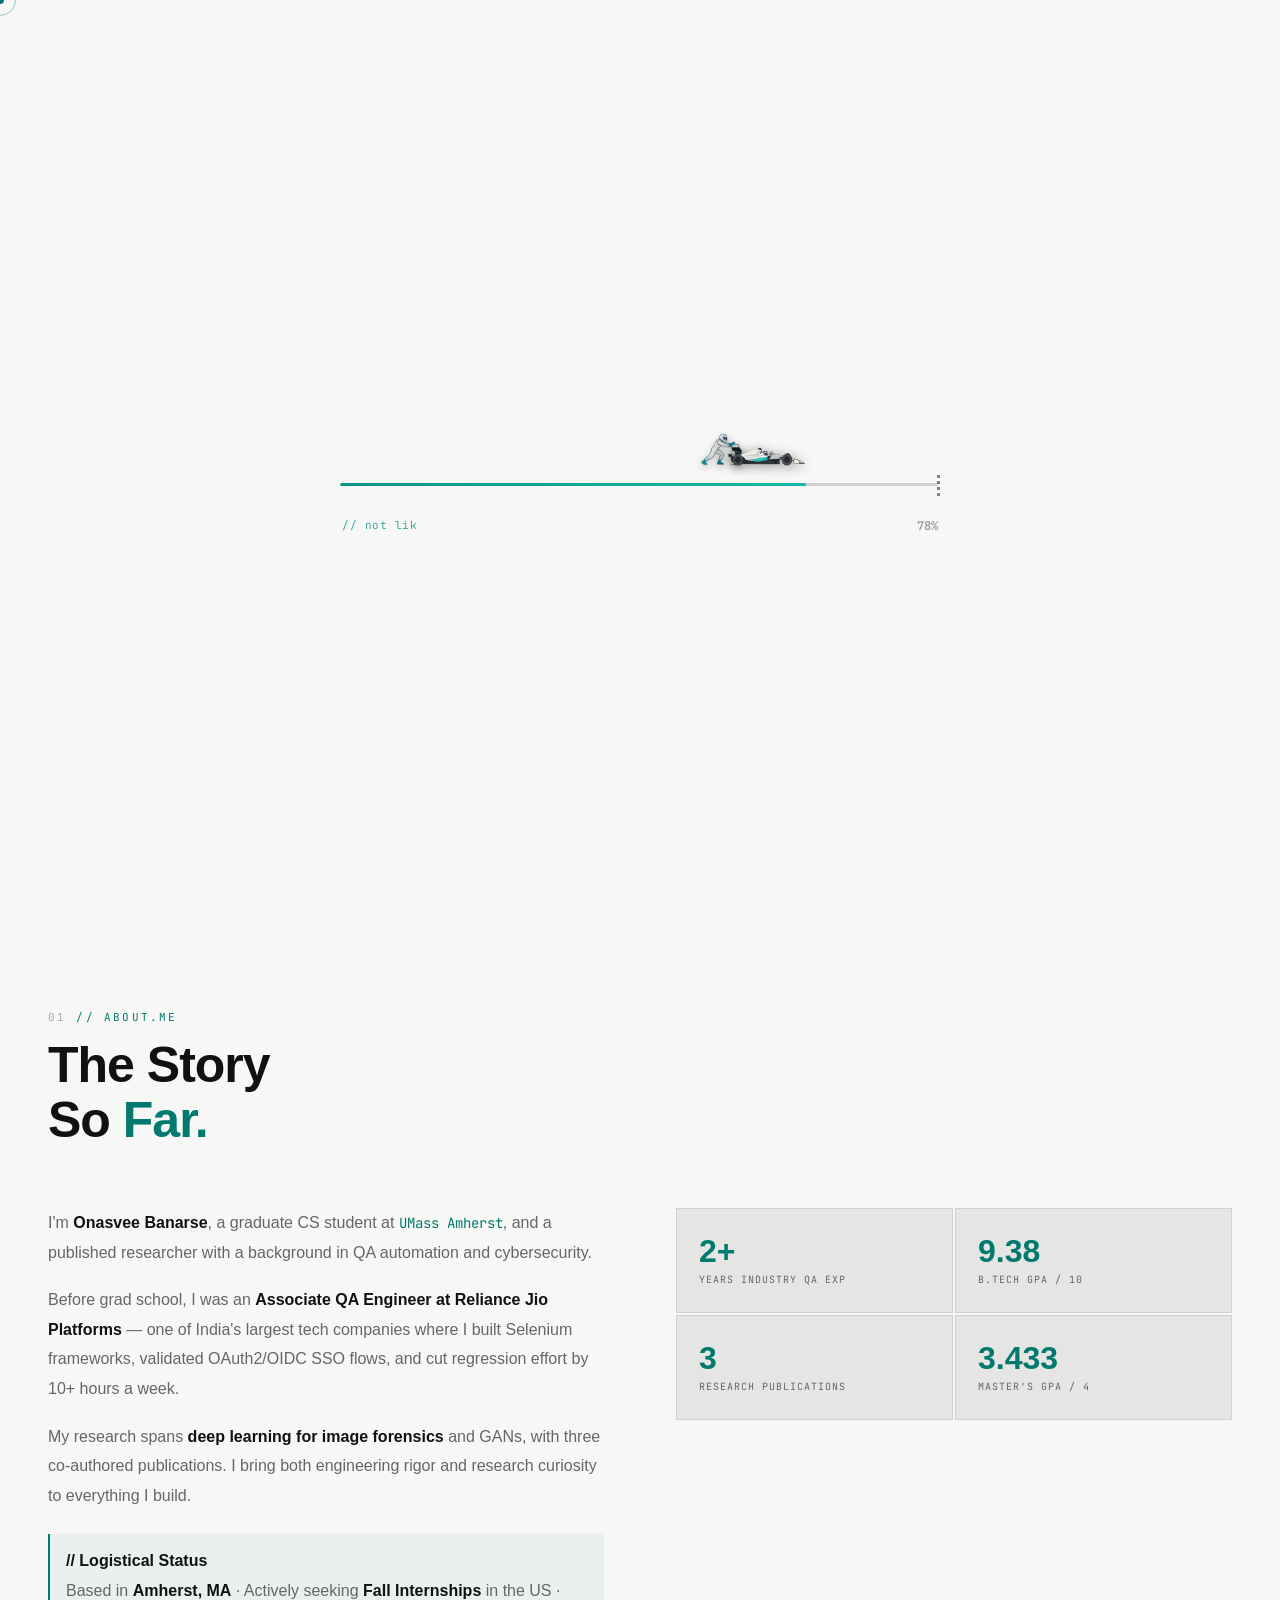
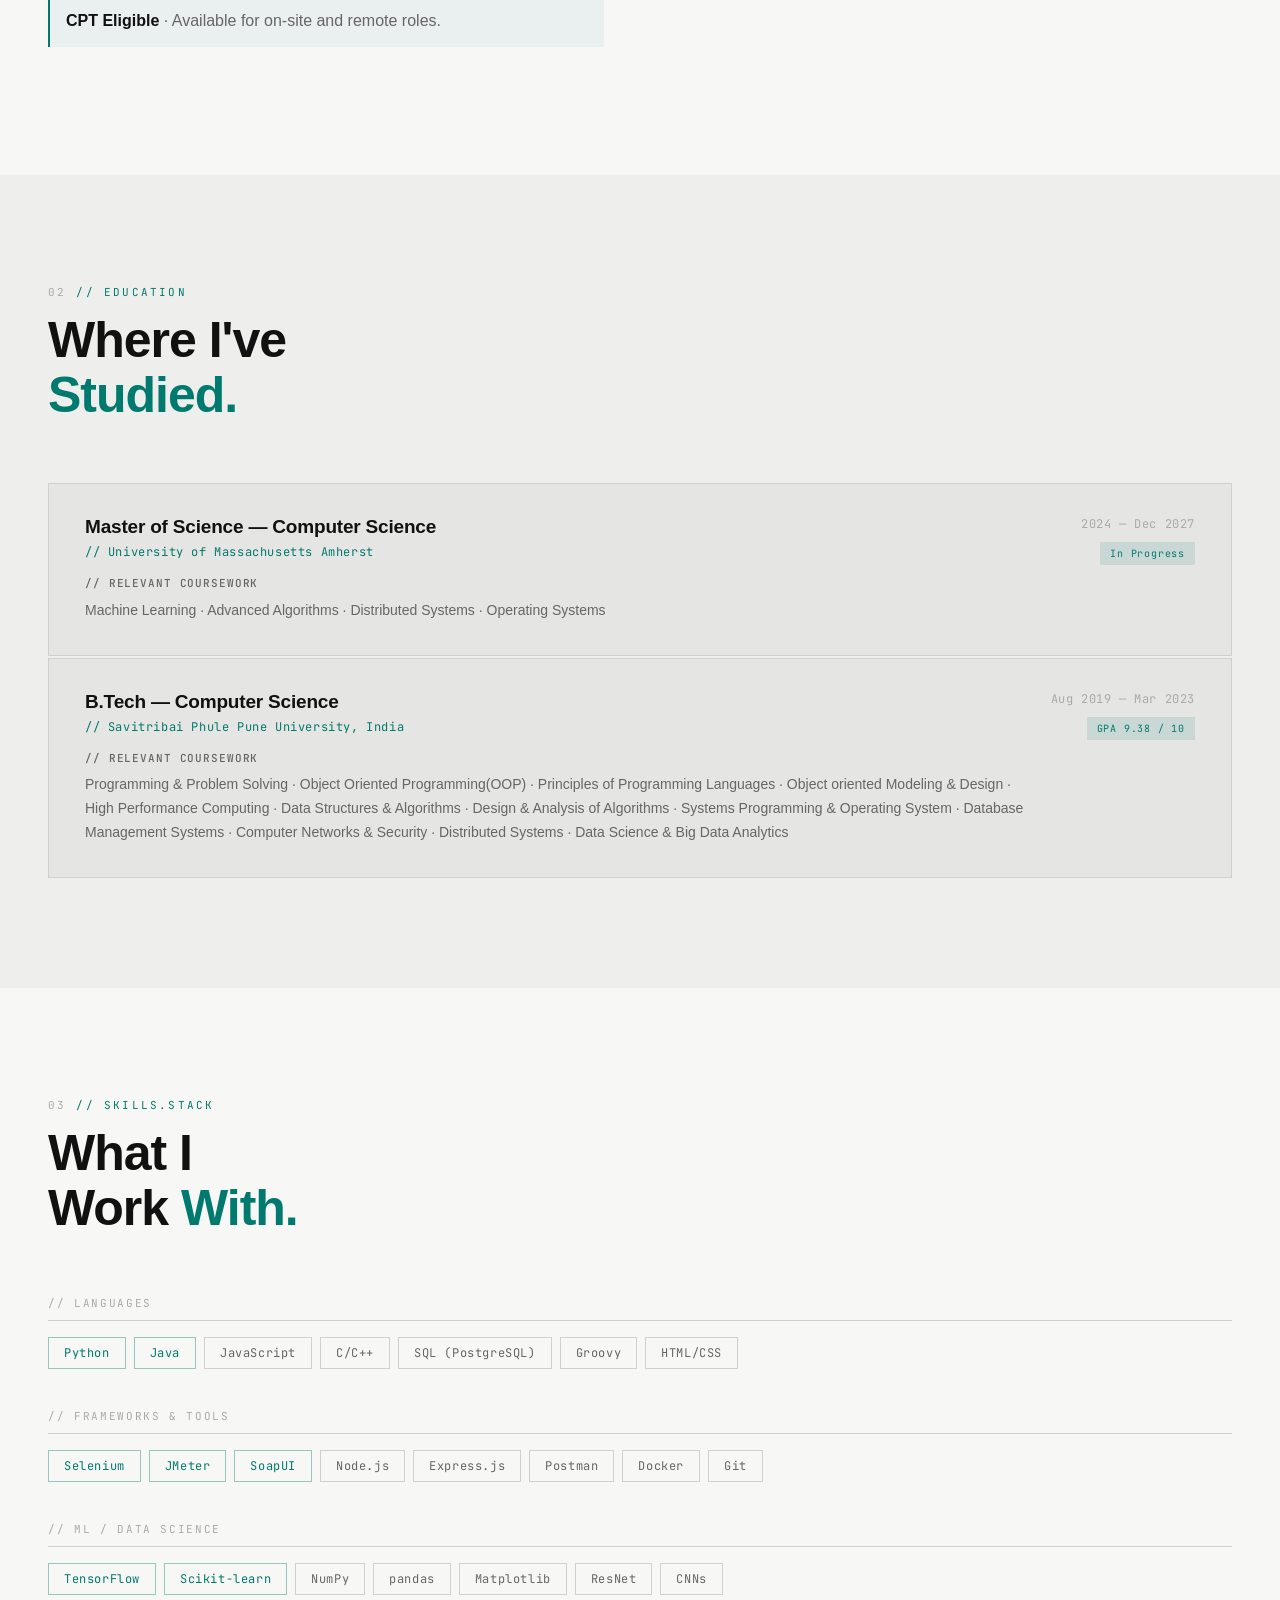
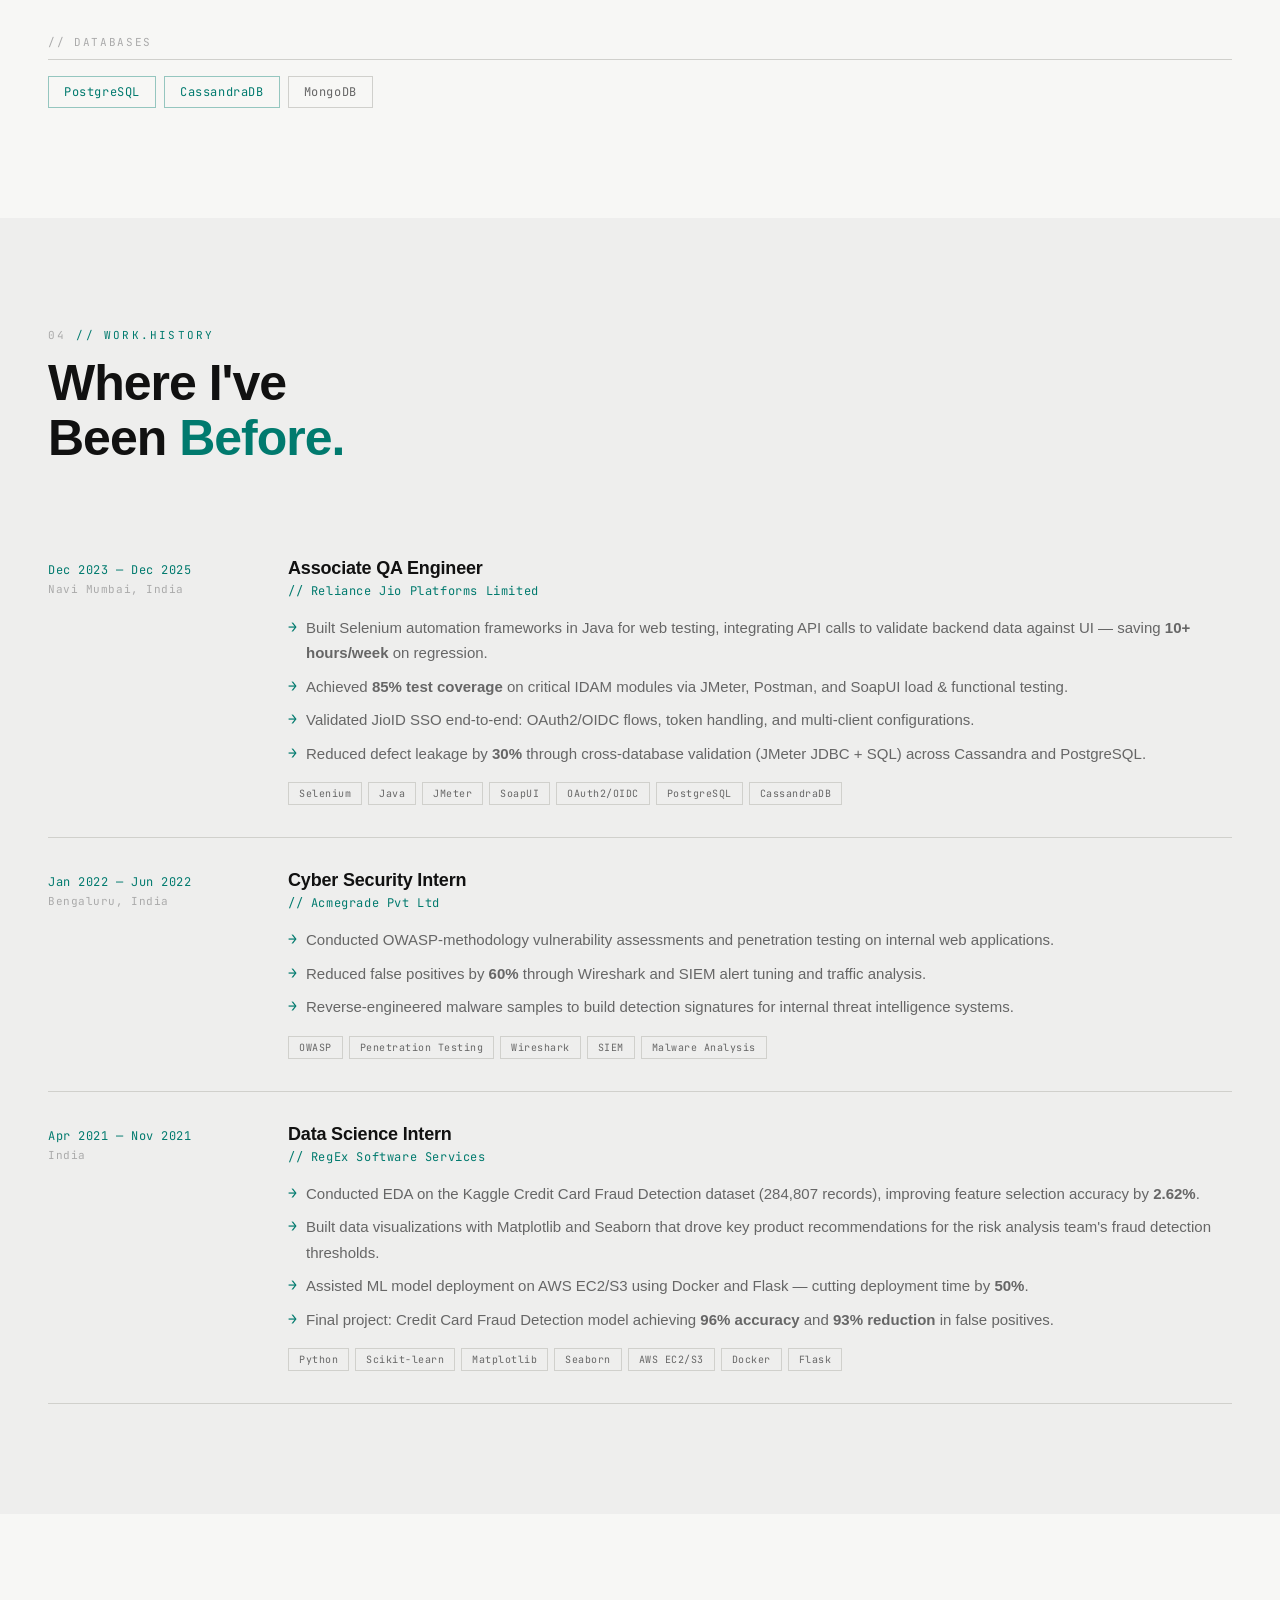
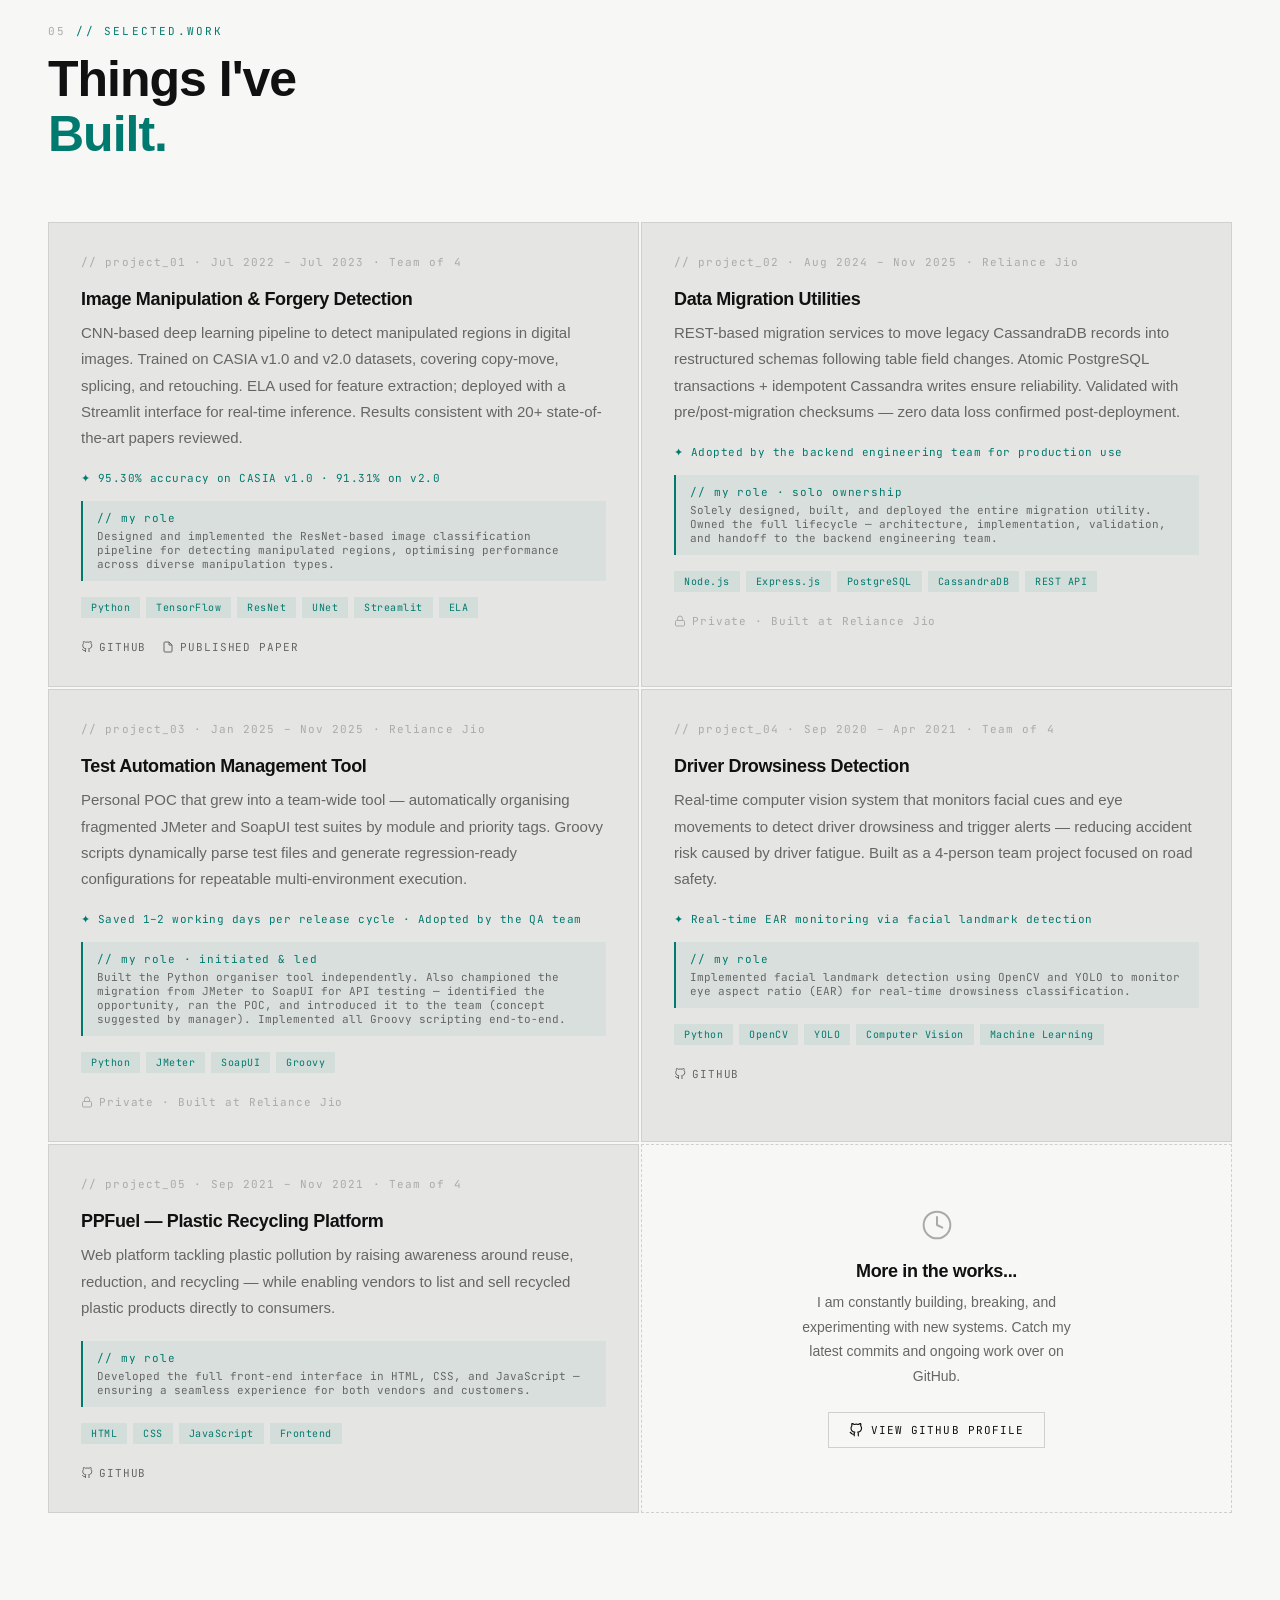
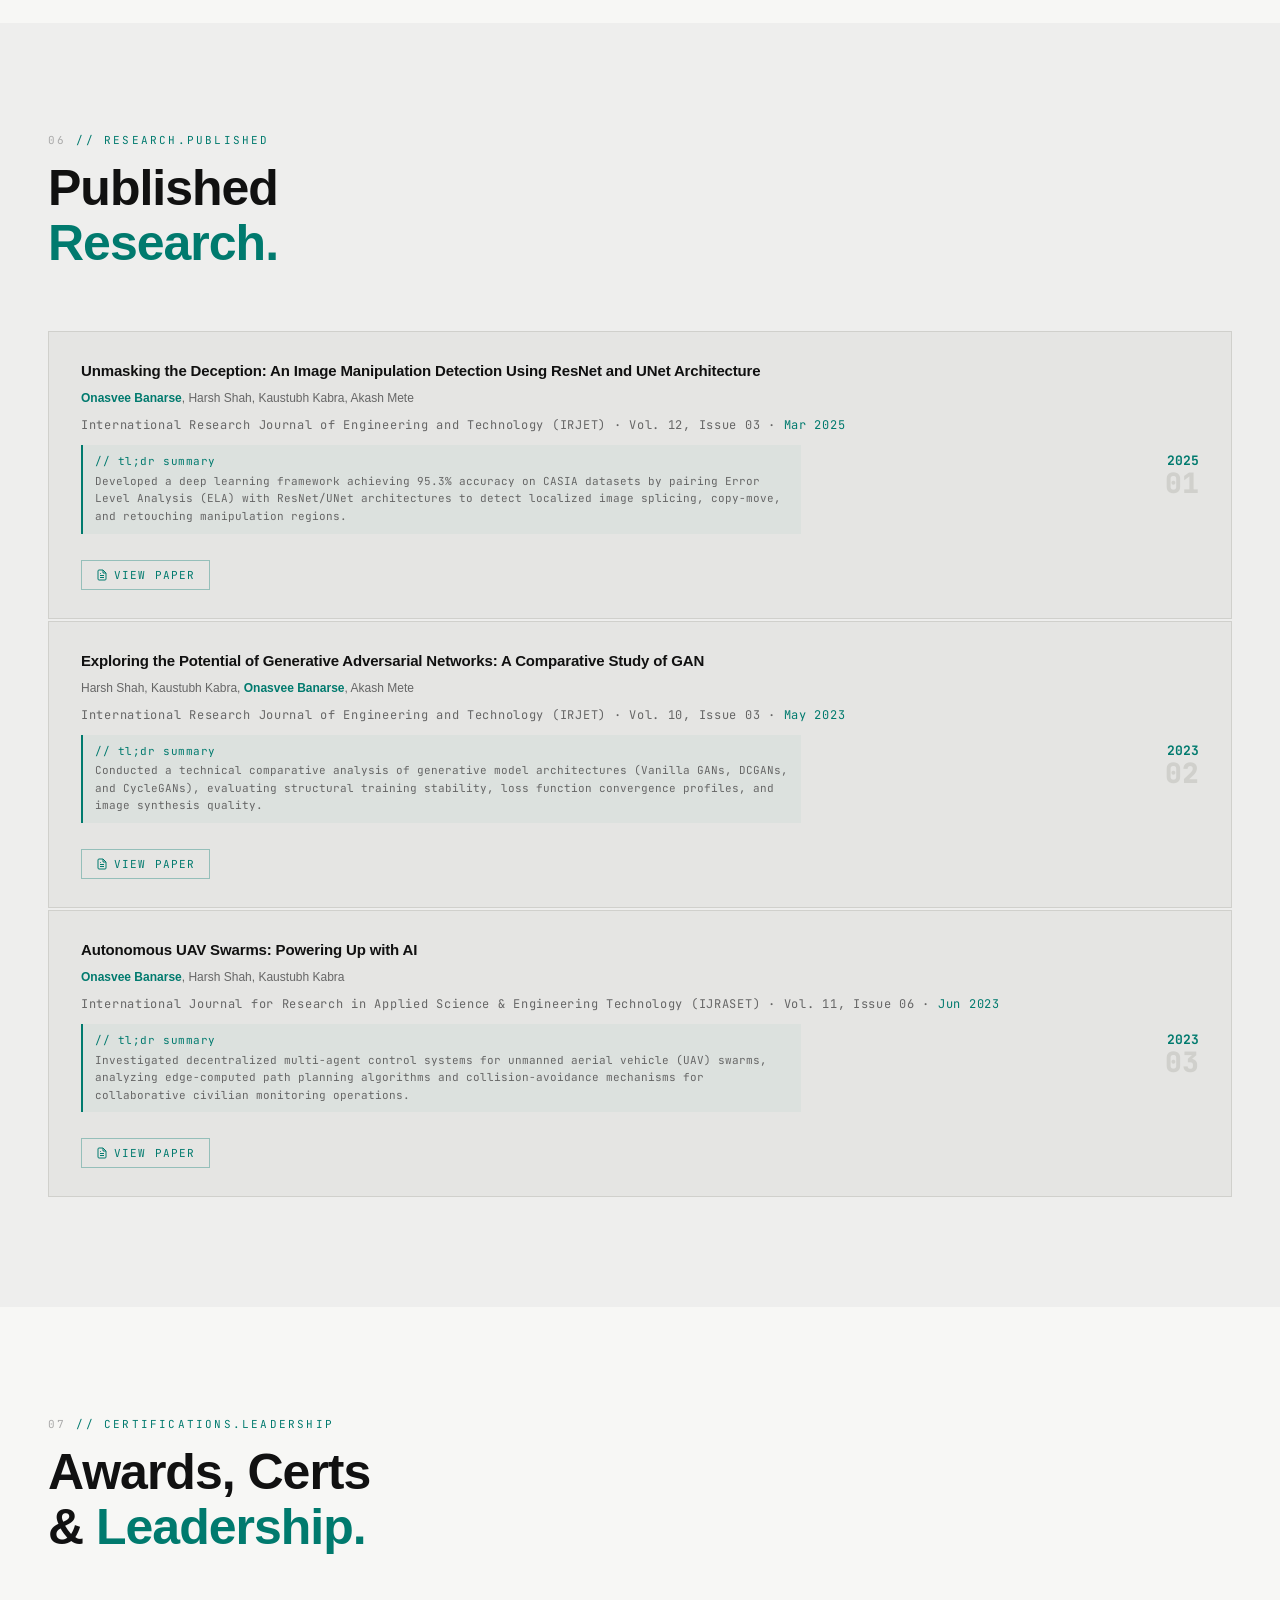
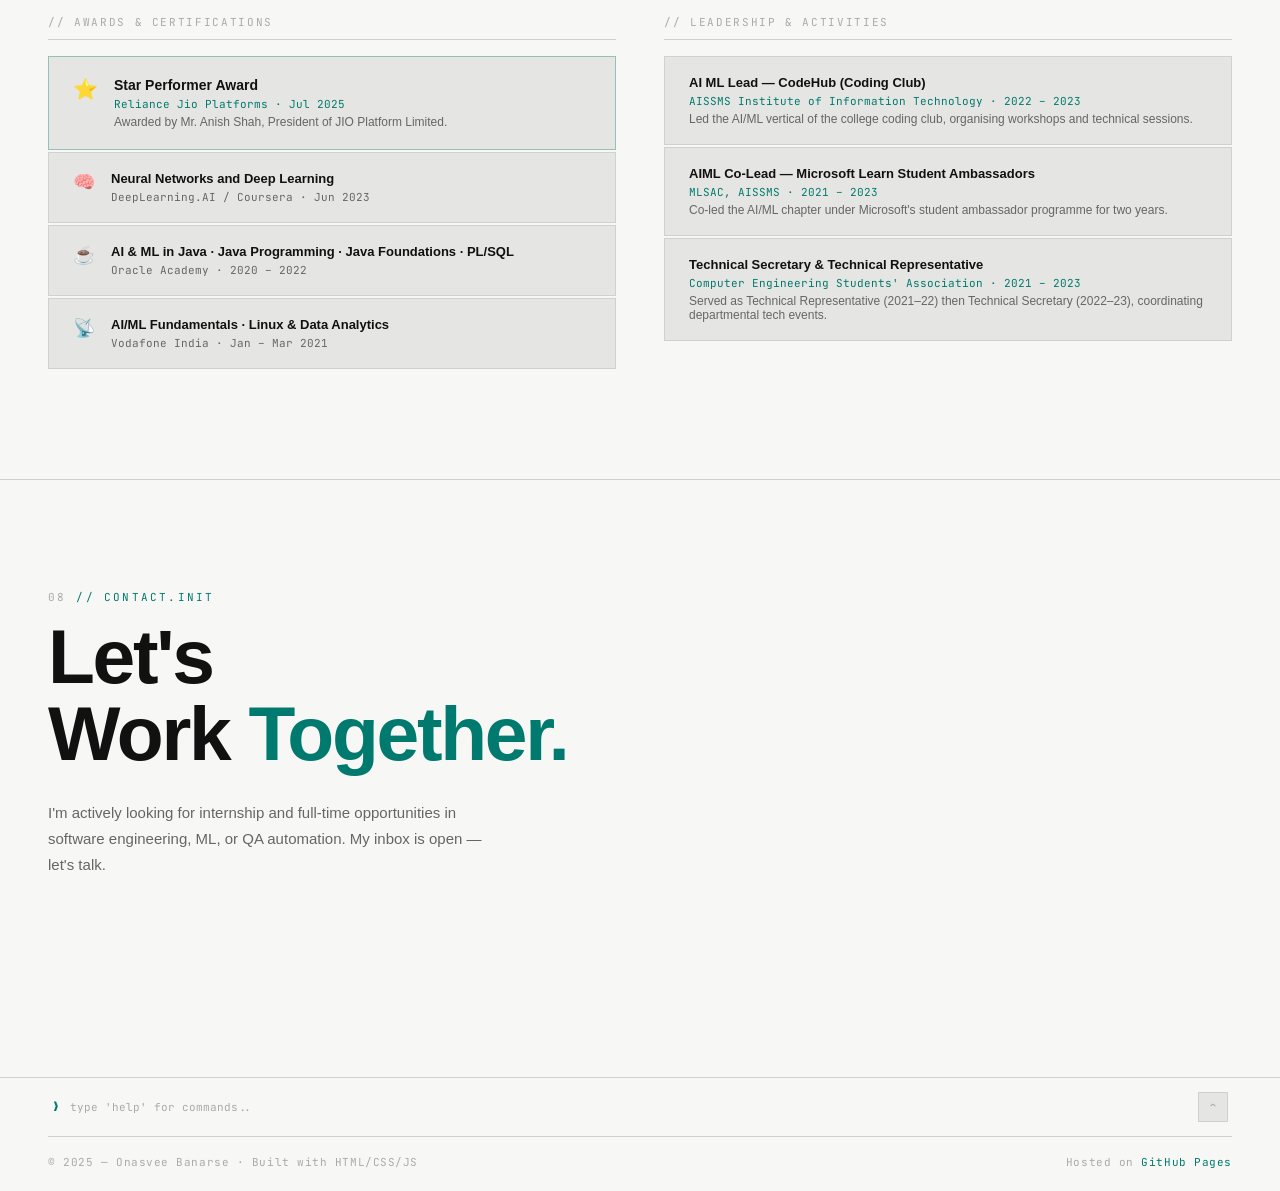
==== commit d857f70c: "opengraph preview img" ====
--- a/index.html
+++ b/index.html
@@ -12,13 +12,13 @@
   <meta property="og:url" content="https://orion-22.github.io/">
   <meta property="og:title" content="Onasvee Banarse — MS CS @ UMass Amherst">
   <meta property="og:description" content="QA Automation Engineer & ML Researcher. Actively seeking Fall AI/ML and Software Engineering Internships.">
-  <meta property="og:image" content="https://orion-22.github.io/preview-image.jpg">
+  <meta property="og:image" content="https://orion-22.github.io/preview-image.png">
 
   <meta property="twitter:card" content="summary_large_image">
   <meta property="twitter:url" content="https://orion-22.github.io/">
   <meta property="twitter:title" content="Onasvee Banarse — MS CS @ UMass Amherst">
   <meta property="twitter:description" content="QA Automation Engineer & ML Researcher. Actively seeking Fall AI/ML and Software Engineering Internships.">
-  <meta property="twitter:image" content="https://orion-22.github.io/preview-image.jpg">
+  <meta property="twitter:image" content="https://orion-22.github.io/preview-image.png">
 
   
   <link rel="preconnect" href="https://fonts.googleapis.com">
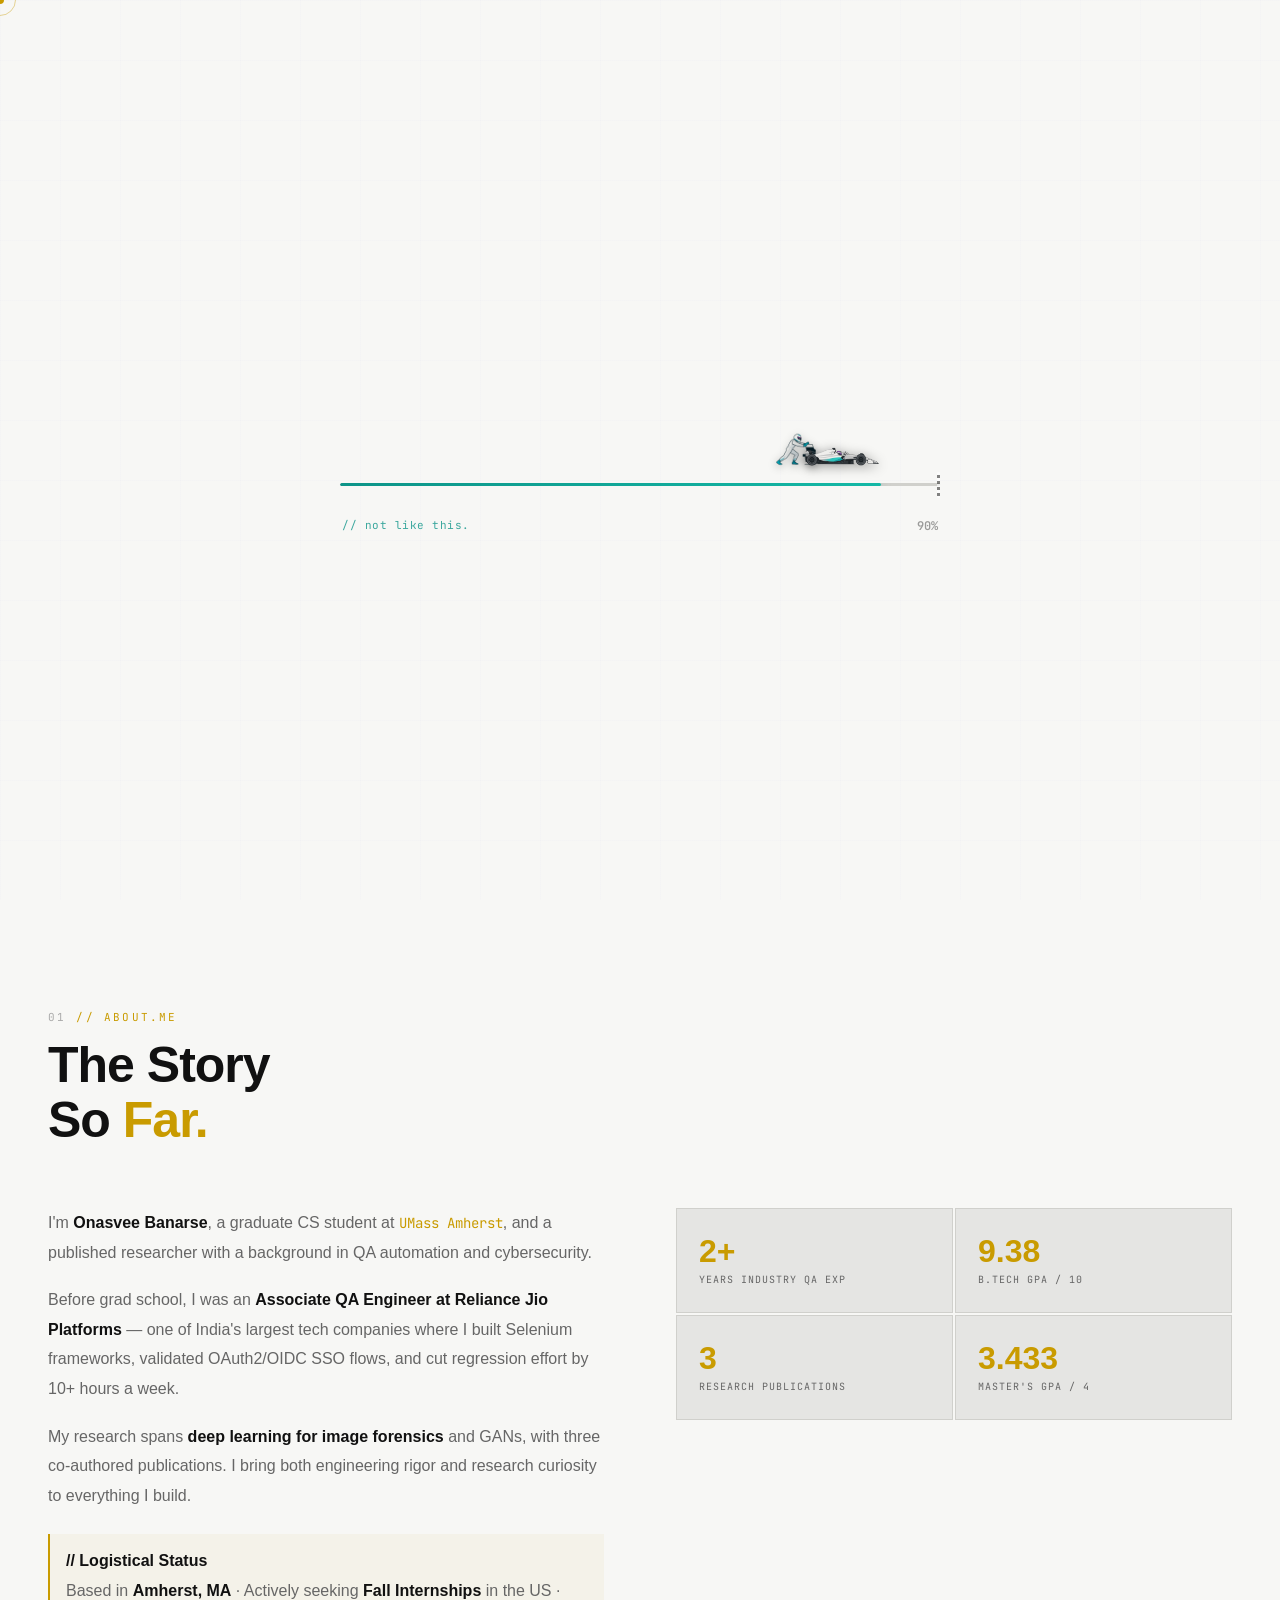
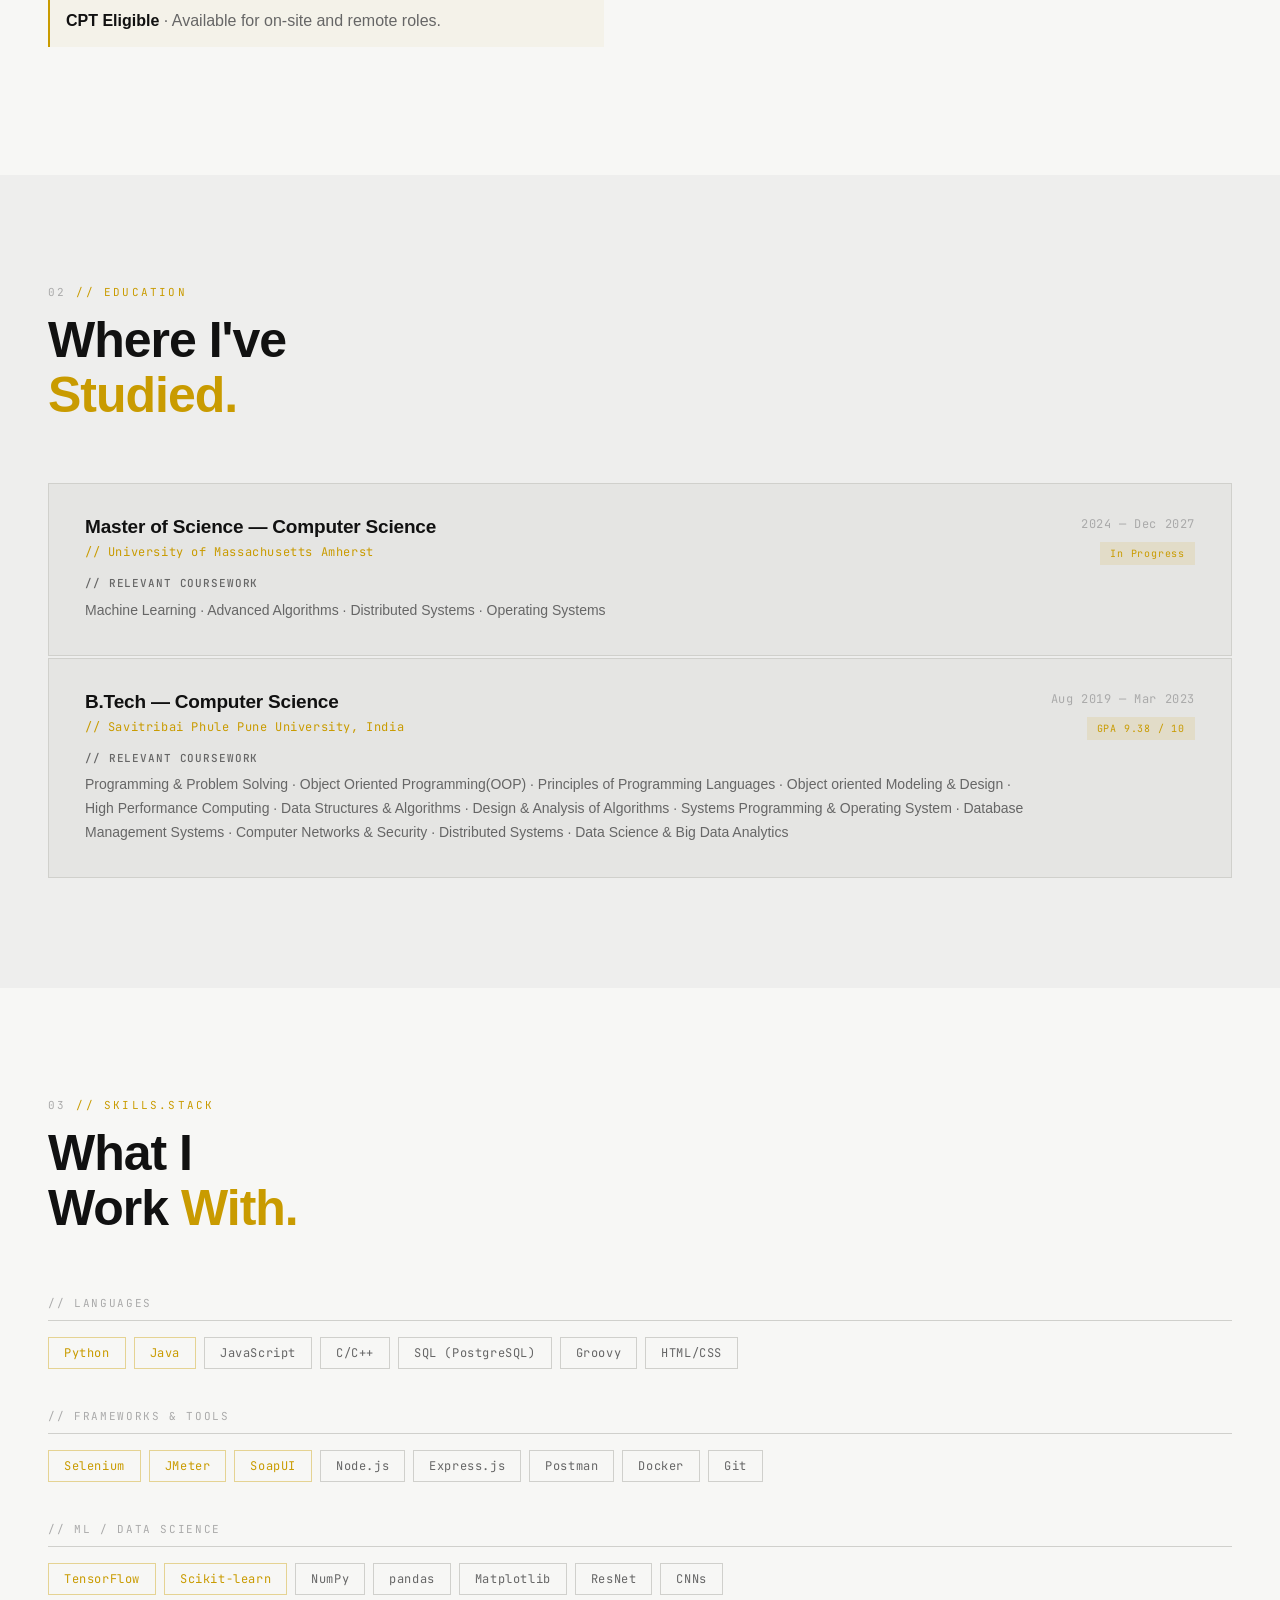
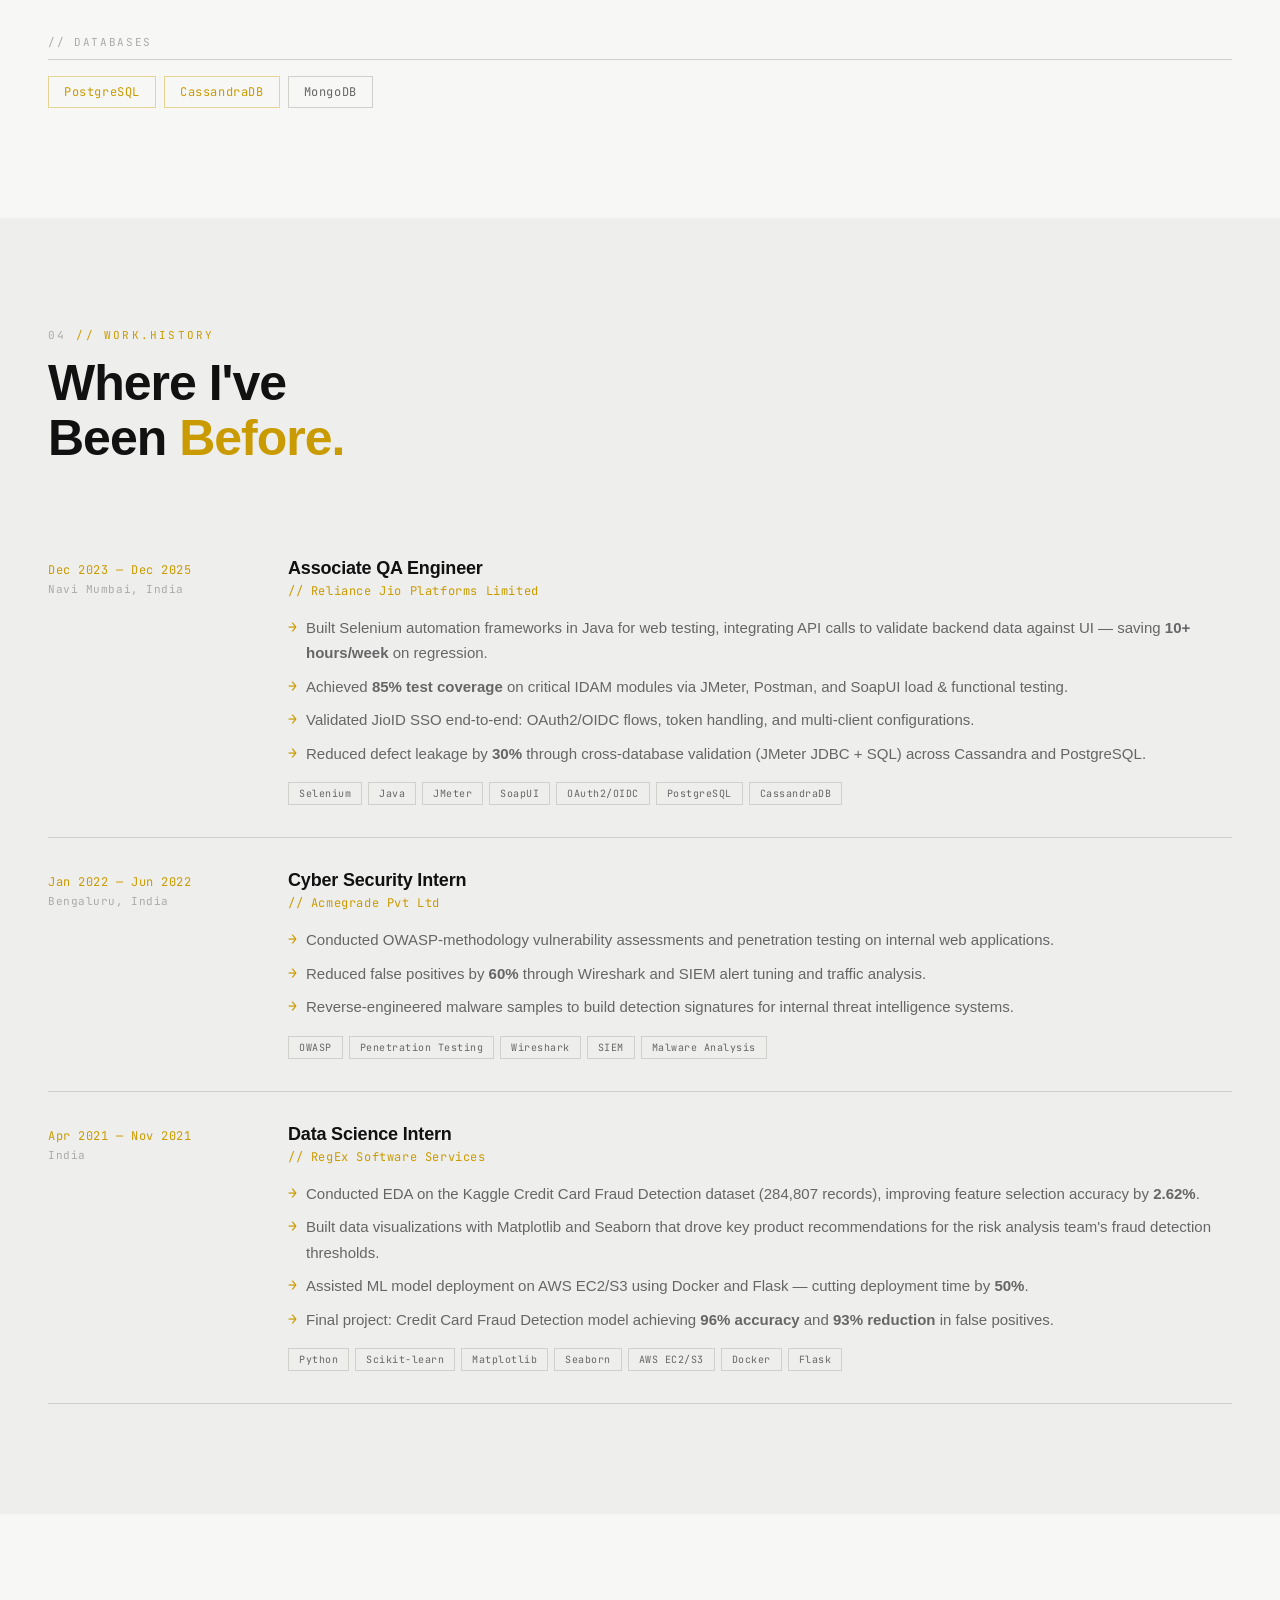
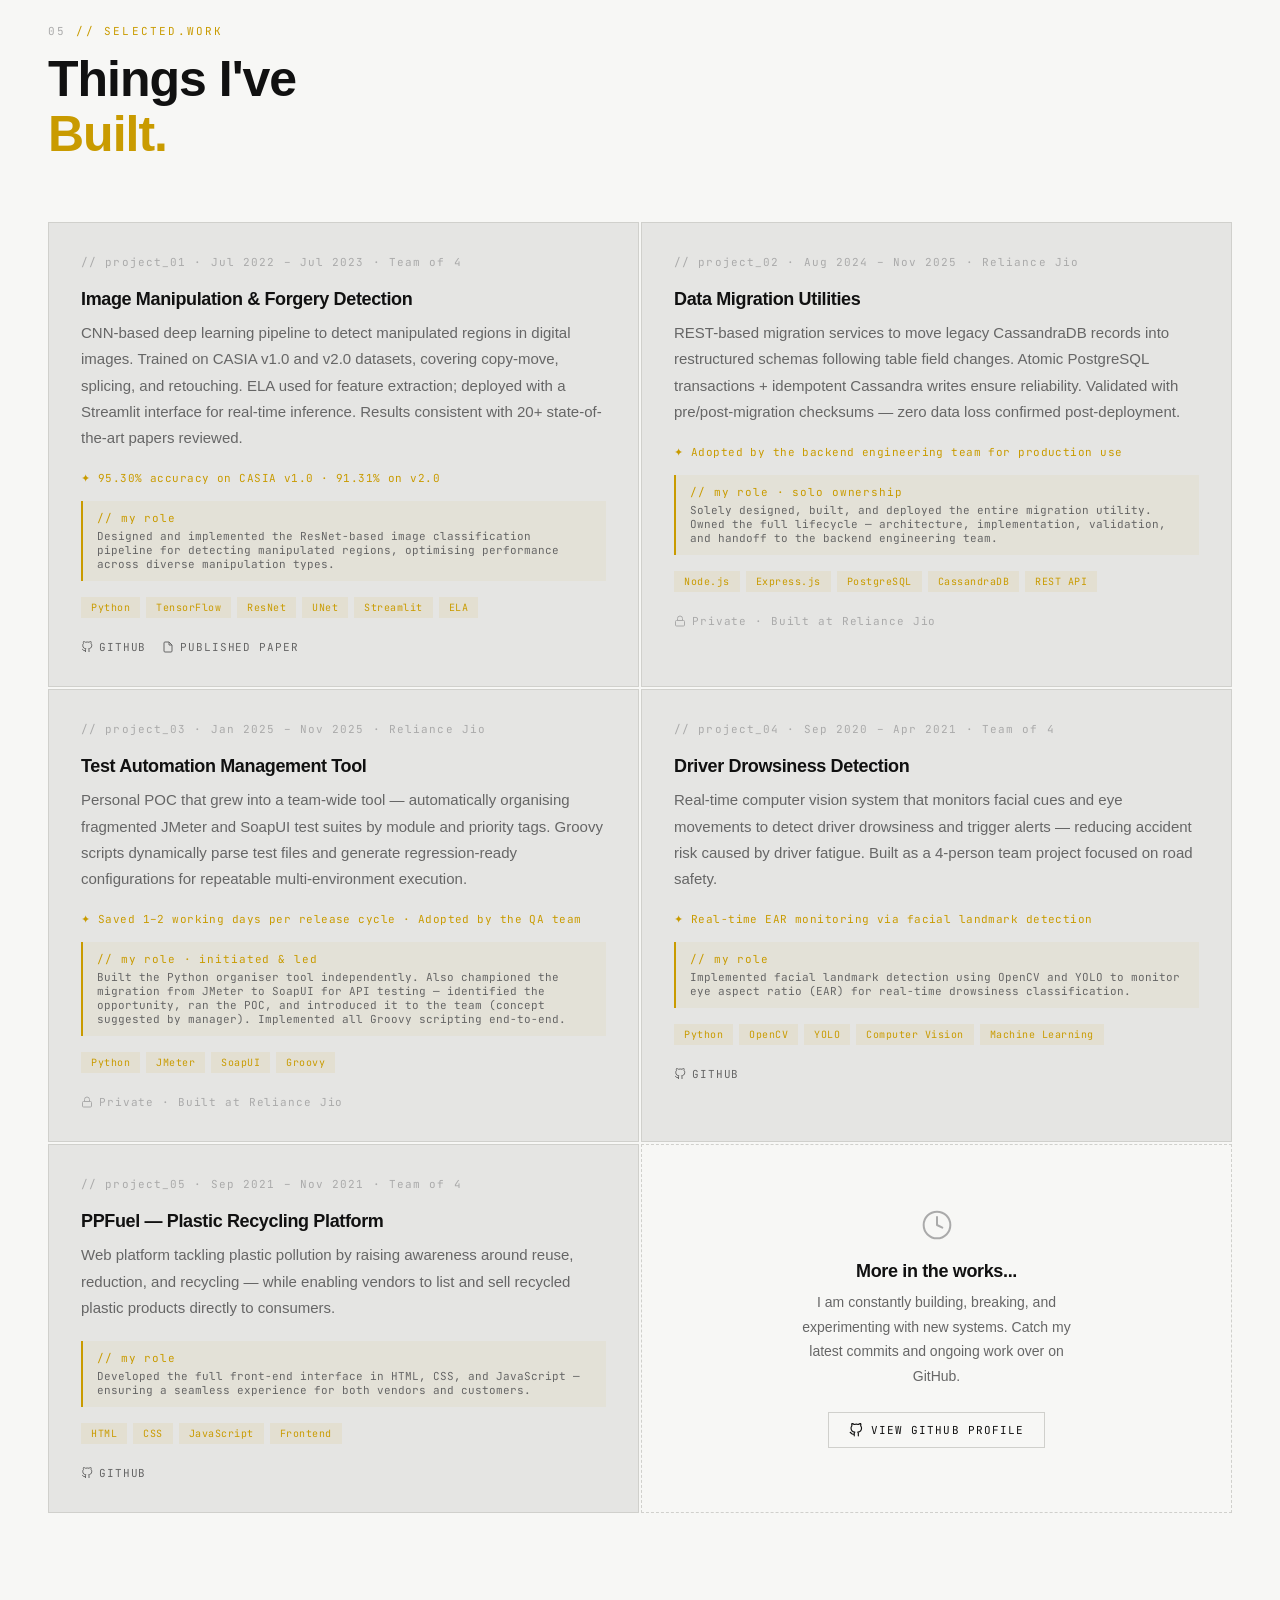
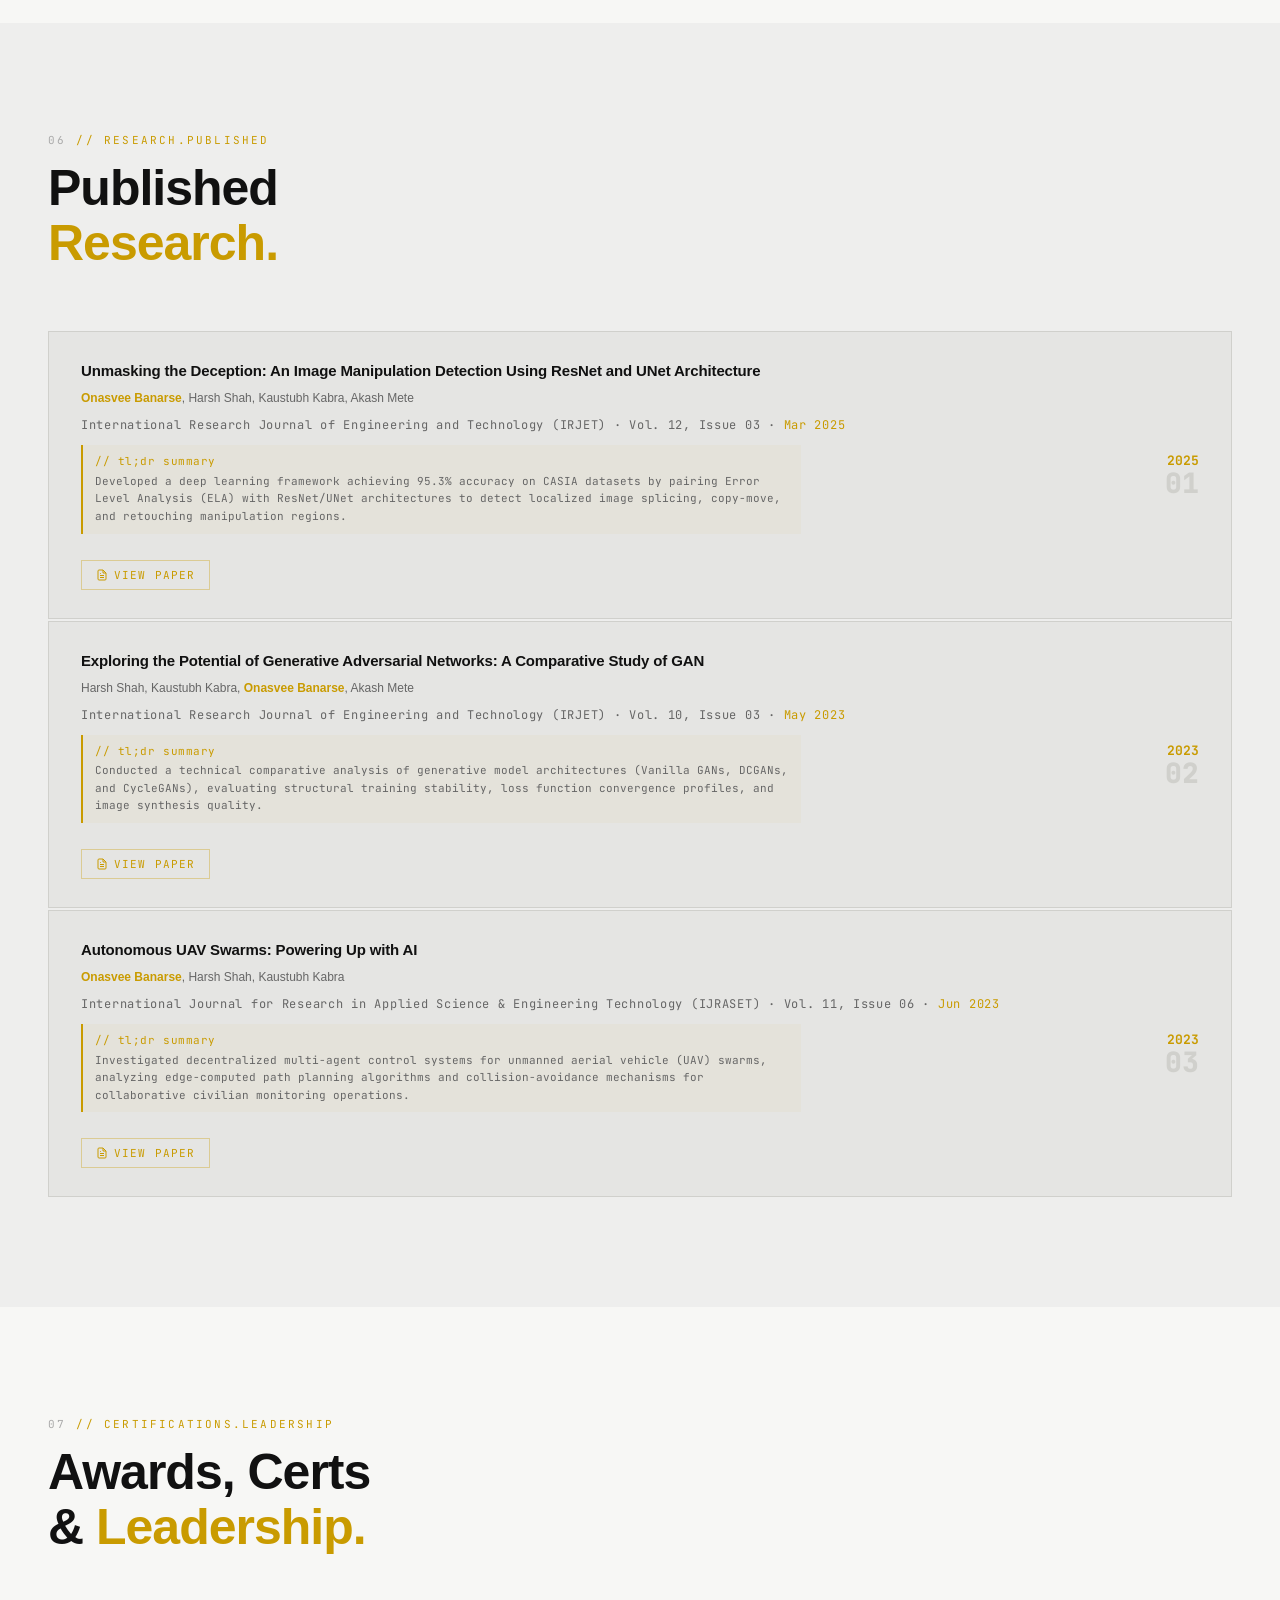
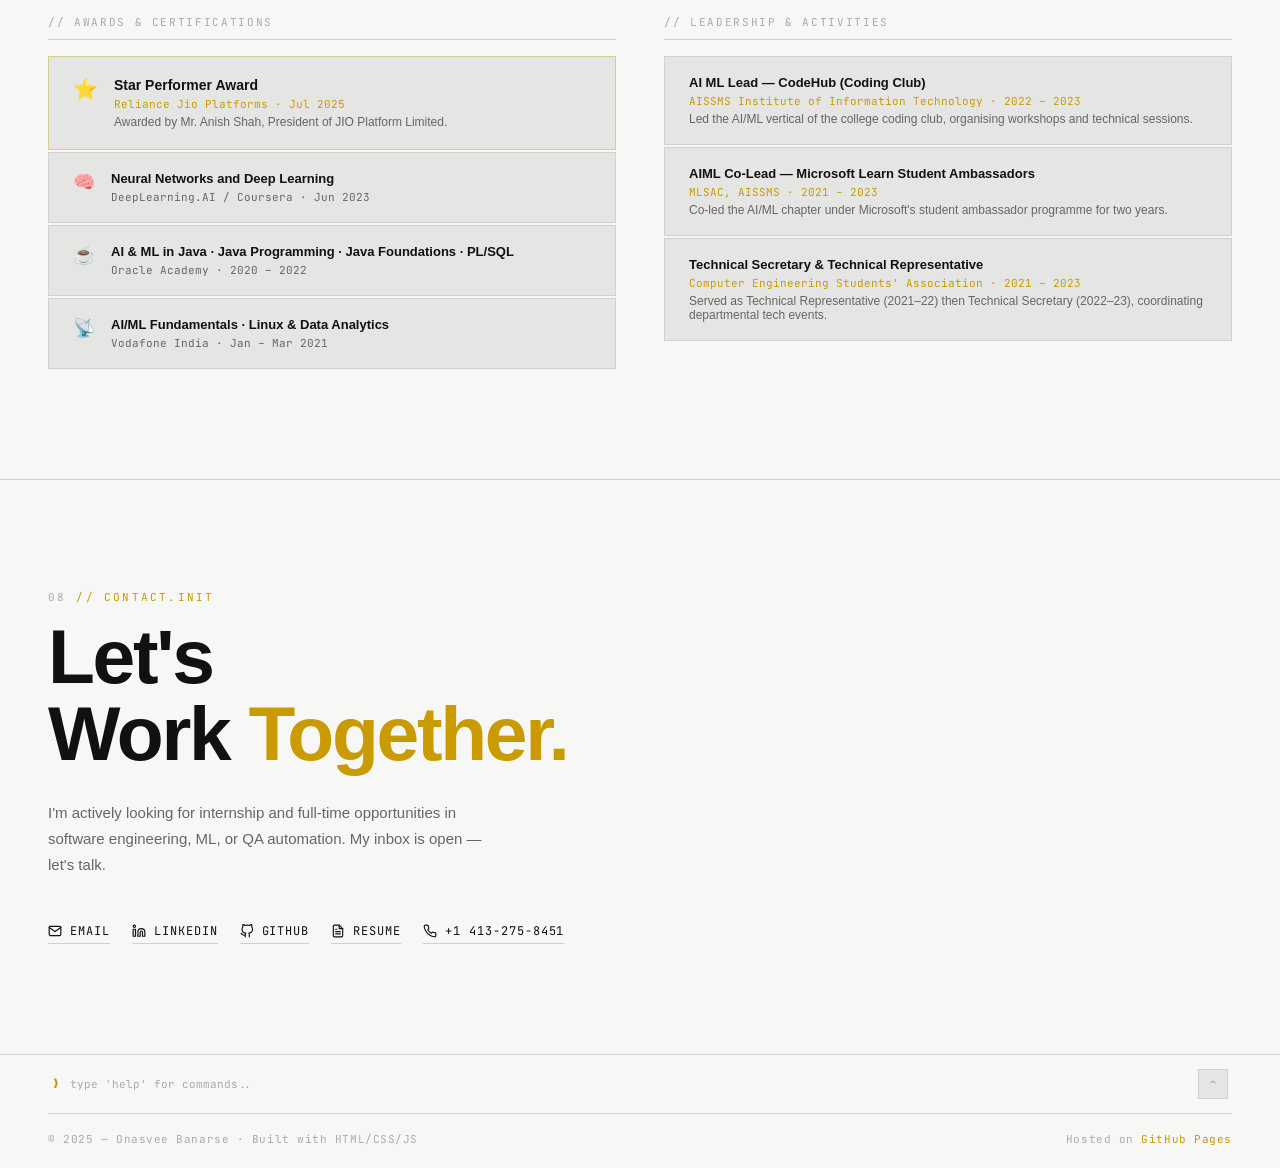
==== commit b763e5d8: "resume change" ====
--- a/index.html
+++ b/index.html
@@ -806,14 +806,16 @@
         <svg width="14" height="14" viewBox="0 0 24 24" fill="none" stroke="currentColor" stroke-width="2" stroke-linecap="round" stroke-linejoin="round"><path d="M9 19c-5 1.5-5-2.5-7-3m14 6v-3.87a3.37 3.37 0 0 0-.94-2.61c3.14-.35 6.44-1.54 6.44-7A5.44 5.44 0 0 0 20 4.77 5.07 5.07 0 0 0 19.91 1S18.73.65 16 2.48a13.38 13.38 0 0 0-7 0C6.27.65 5.09 1 5.09 1A5.07 5.07 0 0 0 5 4.77a5.44 5.44 0 0 0-1.5 3.78c0 5.42 3.3 6.61 6.44 7A3.37 3.37 0 0 0 9 18.13V22"></path></svg>
         GitHub
       </a>
-<a href="javascript:void(0)" onclick="openPDF('https://raw.githubusercontent.com/ORION-22/orion-22.github.io/main/Onasvee_Banarse_Resume.pdf', 'Onasvee Banarse', 'Resume')" class="btn-outline" style="display: inline-flex; align-items: center; gap: 8px;">        <svg width="14" height="14" viewBox="0 0 24 24" fill="none" stroke="currentColor" stroke-width="2" stroke-linecap="round" stroke-linejoin="round"><path d="M14 2H6a2 2 0 0 0-2 2v16a2 2 0 0 0 2 2h12a2 2 0 0 0 2-2V8z"></path><polyline points="14 2 14 8 20 8"></polyline><line x1="16" y1="13" x2="8" y2="13"></line><line x1="16" y1="17" x2="8" y2="17"></line><polyline points="10 9 9 9 8 9"></polyline></svg>
-        View Resume
+      <a href="javascript:void(0)" onclick="openPDF('https://raw.githubusercontent.com/ORION-22/orion-22.github.io/main/Onasvee_Banarse_Resume.pdf', 'Onasvee Banarse', 'Resume')" class="contact-link" style="display: inline-flex; align-items: center; gap: 8px;">
+        <svg width="14" height="14" viewBox="0 0 24 24" fill="none" stroke="currentColor" stroke-width="2" stroke-linecap="round" stroke-linejoin="round"><path d="M14 2H6a2 2 0 0 0-2 2v16a2 2 0 0 0 2 2h12a2 2 0 0 0 2-2V8z"></path><polyline points="14 2 14 8 20 8"></polyline><line x1="16" y1="13" x2="8" y2="13"></line><line x1="16" y1="17" x2="8" y2="17"></line><polyline points="10 9 9 9 8 9"></polyline></svg>
+        Resume
       </a>
       <a href="tel:+14132758451" class="contact-link" style="display: inline-flex; align-items: center; gap: 8px;">
         <svg width="14" height="14" viewBox="0 0 24 24" fill="none" stroke="currentColor" stroke-width="2" stroke-linecap="round" stroke-linejoin="round"><path d="M22 16.92v3a2 2 0 0 1-2.18 2 19.79 19.79 0 0 1-8.63-3.07 19.5 19.5 0 0 1-6-6 19.79 19.79 0 0 1-3.07-8.67A2 2 0 0 1 4.11 2h3a2 2 0 0 1 2 1.72 12.84 12.84 0 0 0 .7 2.81 2 2 0 0 1-.45 2.11L8.09 9.91a16 16 0 0 0 6 6l1.27-1.27a2 2 0 0 1 2.11-.45 12.84 12.84 0 0 0 2.81.7A2 2 0 0 1 22 16.92z"></path></svg>
         +1 413-275-8451
       </a>
     </div>
+
   </section>
 
   <button class="go-top" id="goTop" onclick="window.scrollTo({top:0,behavior:'smooth'})" title="Back to top">
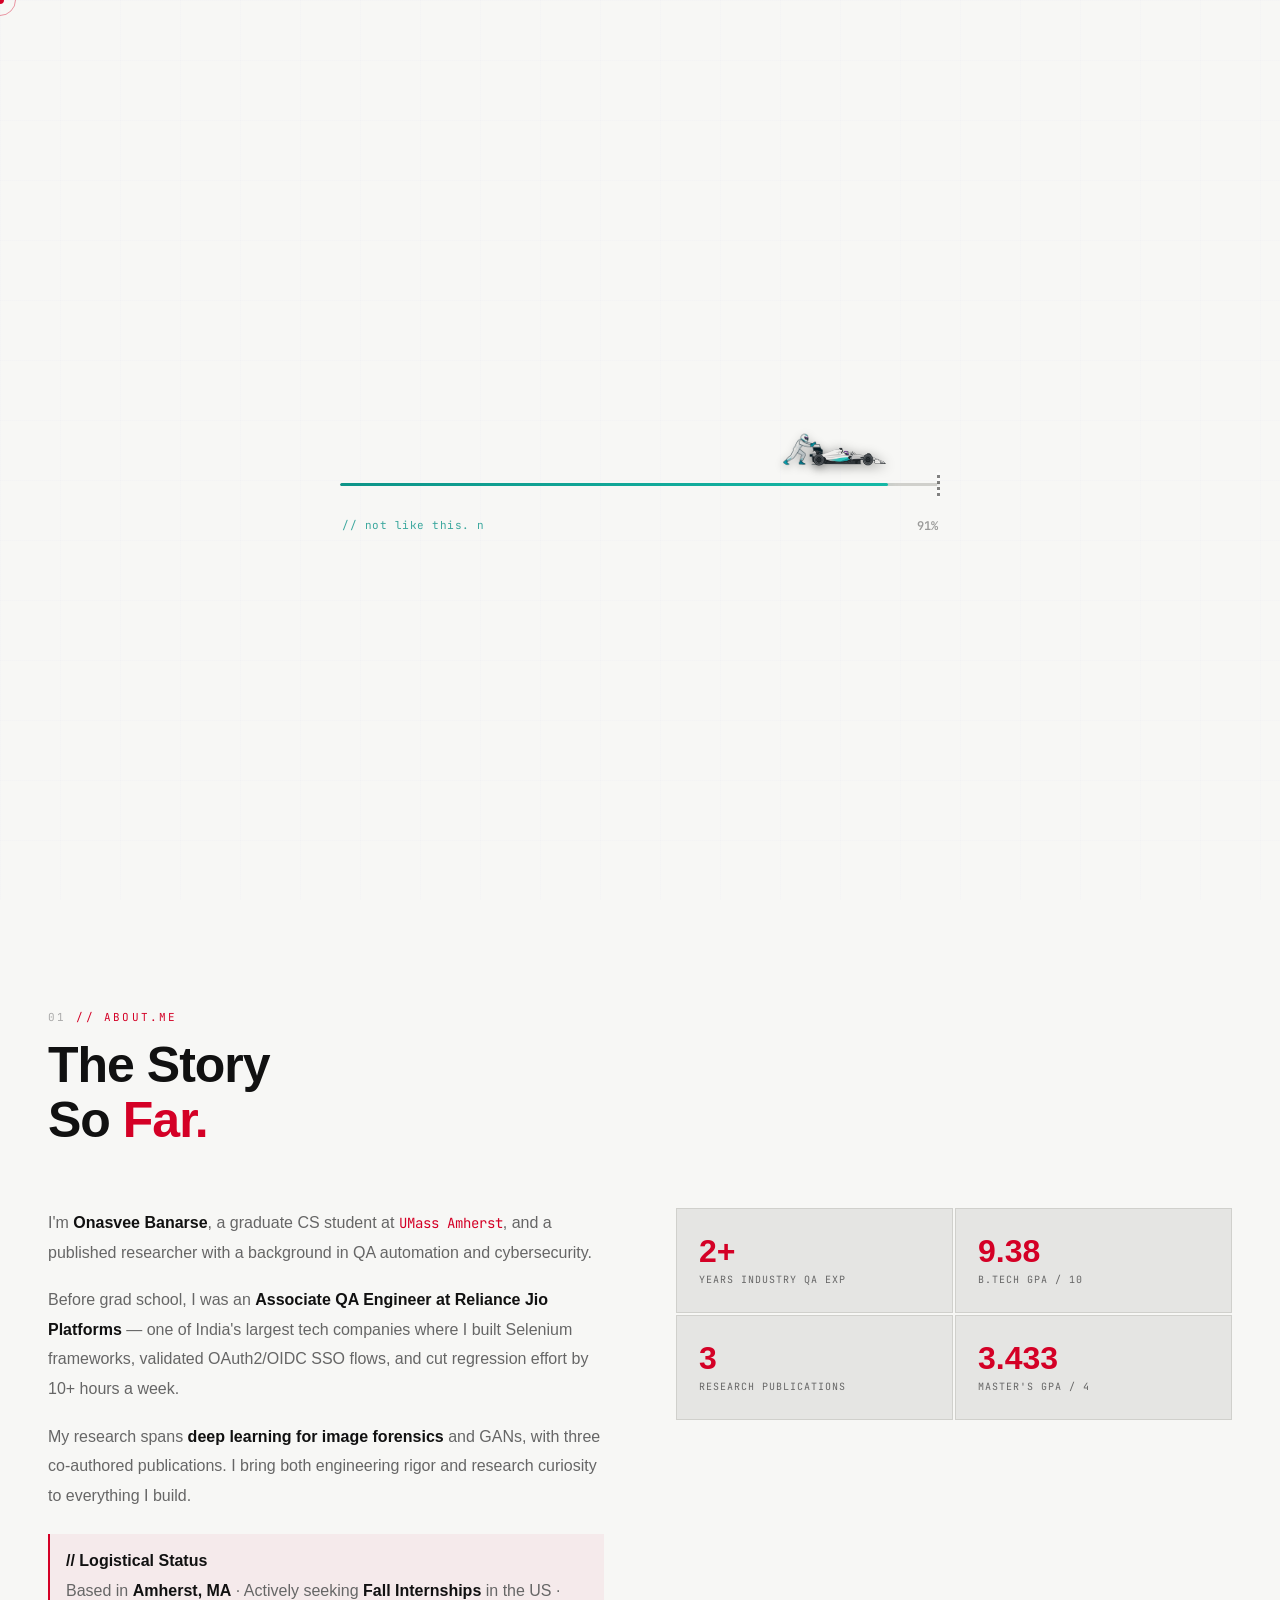
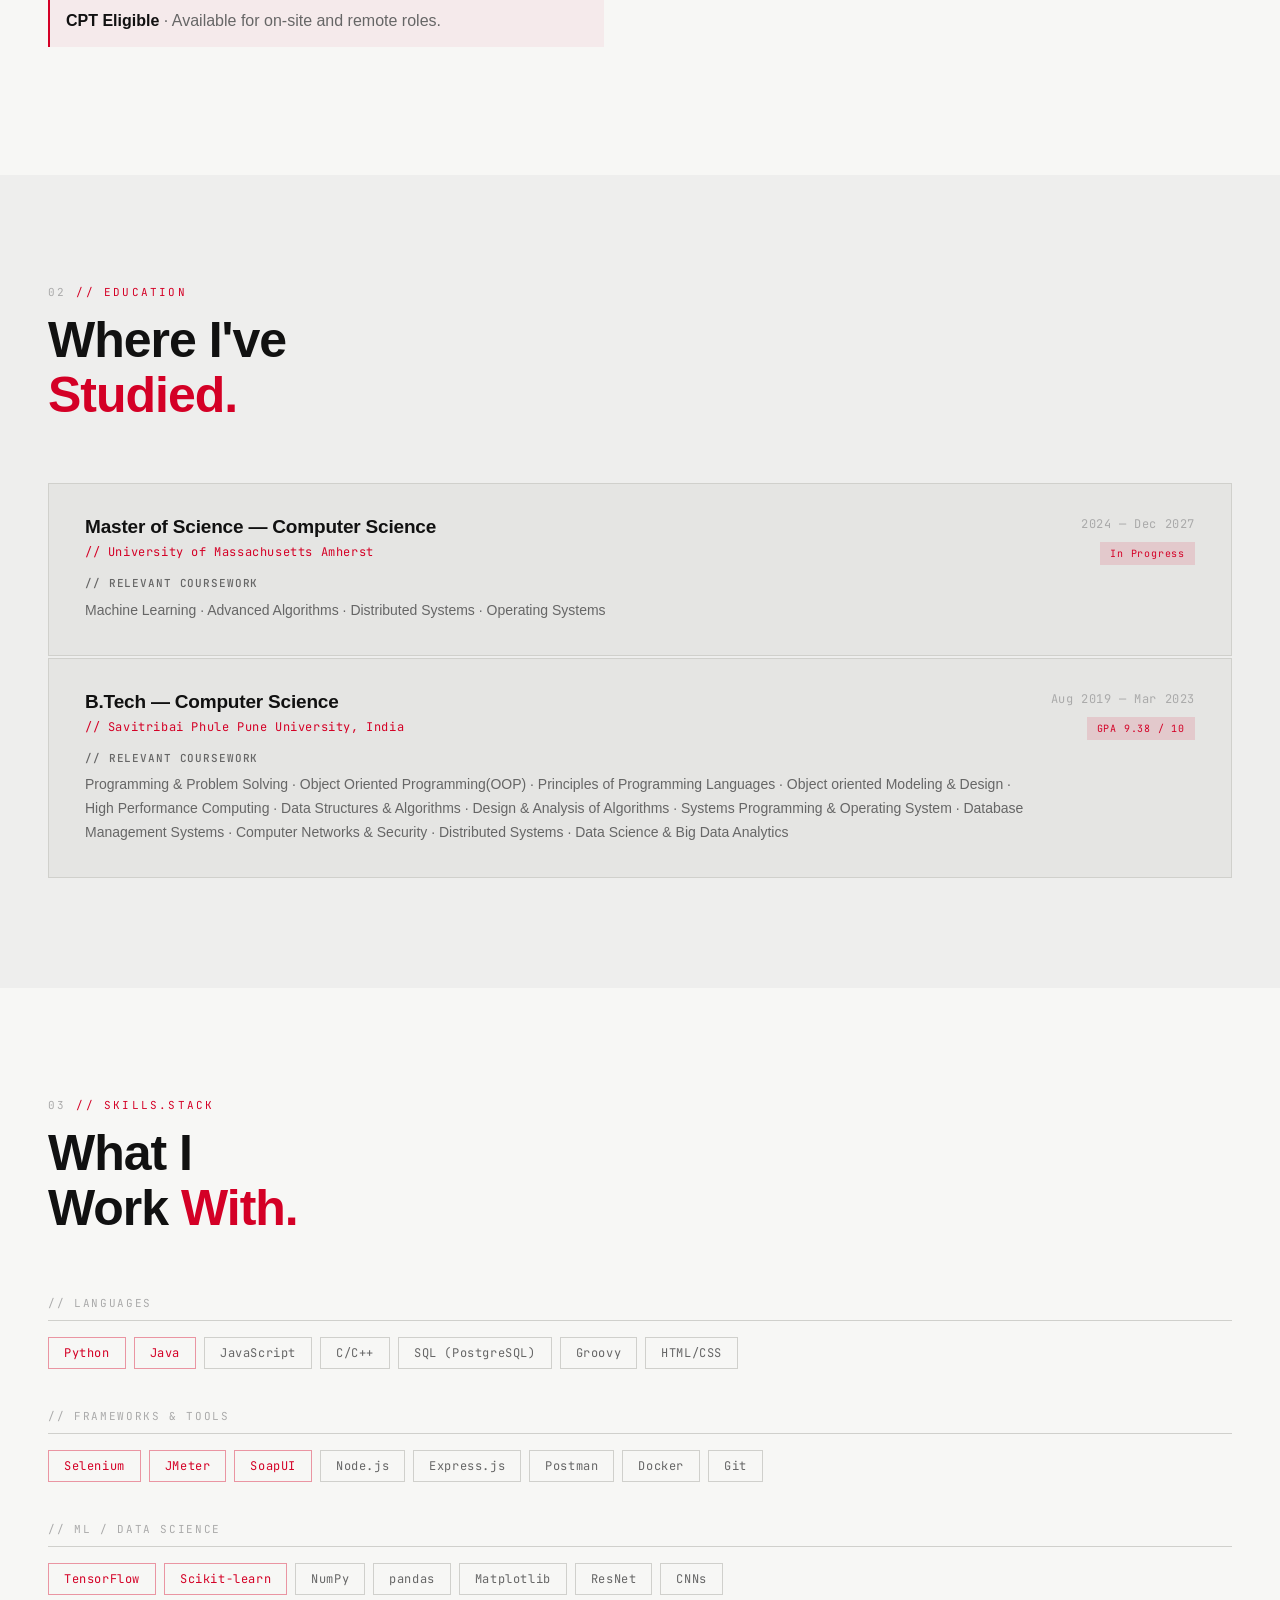
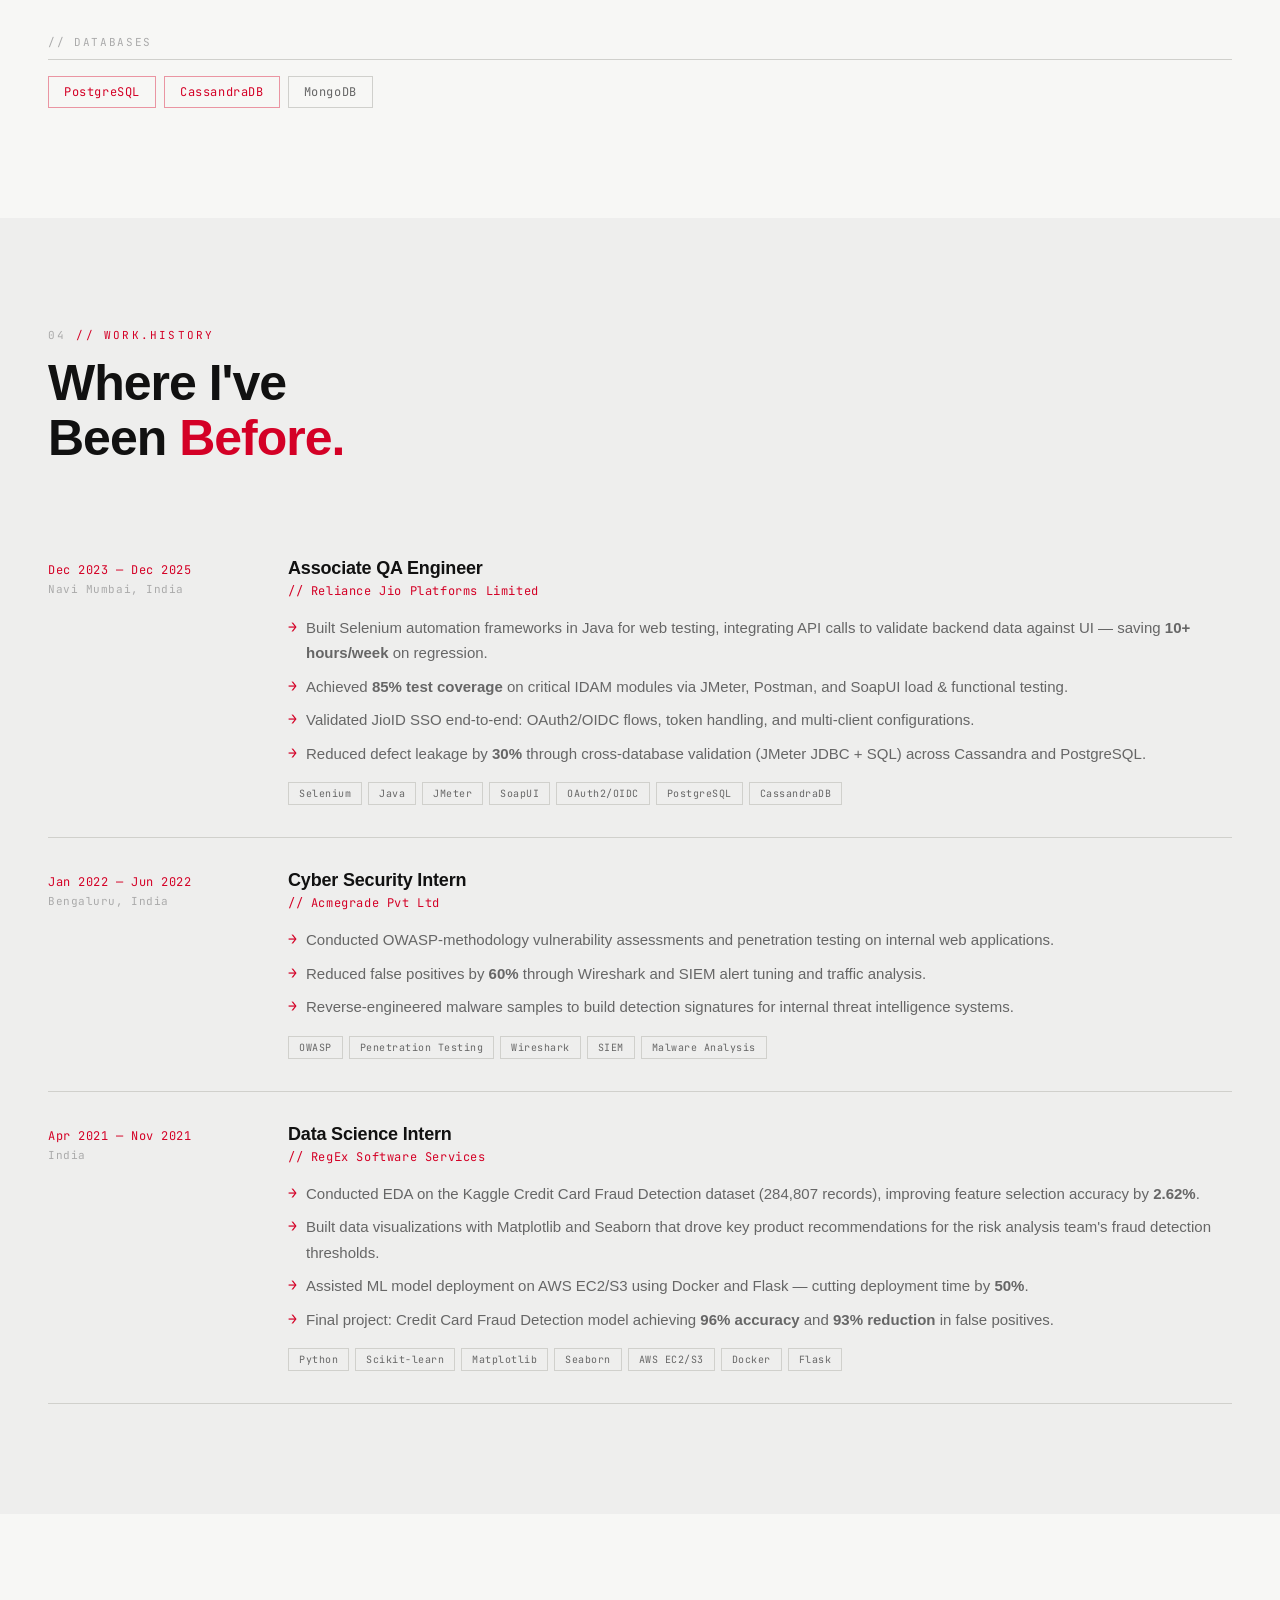
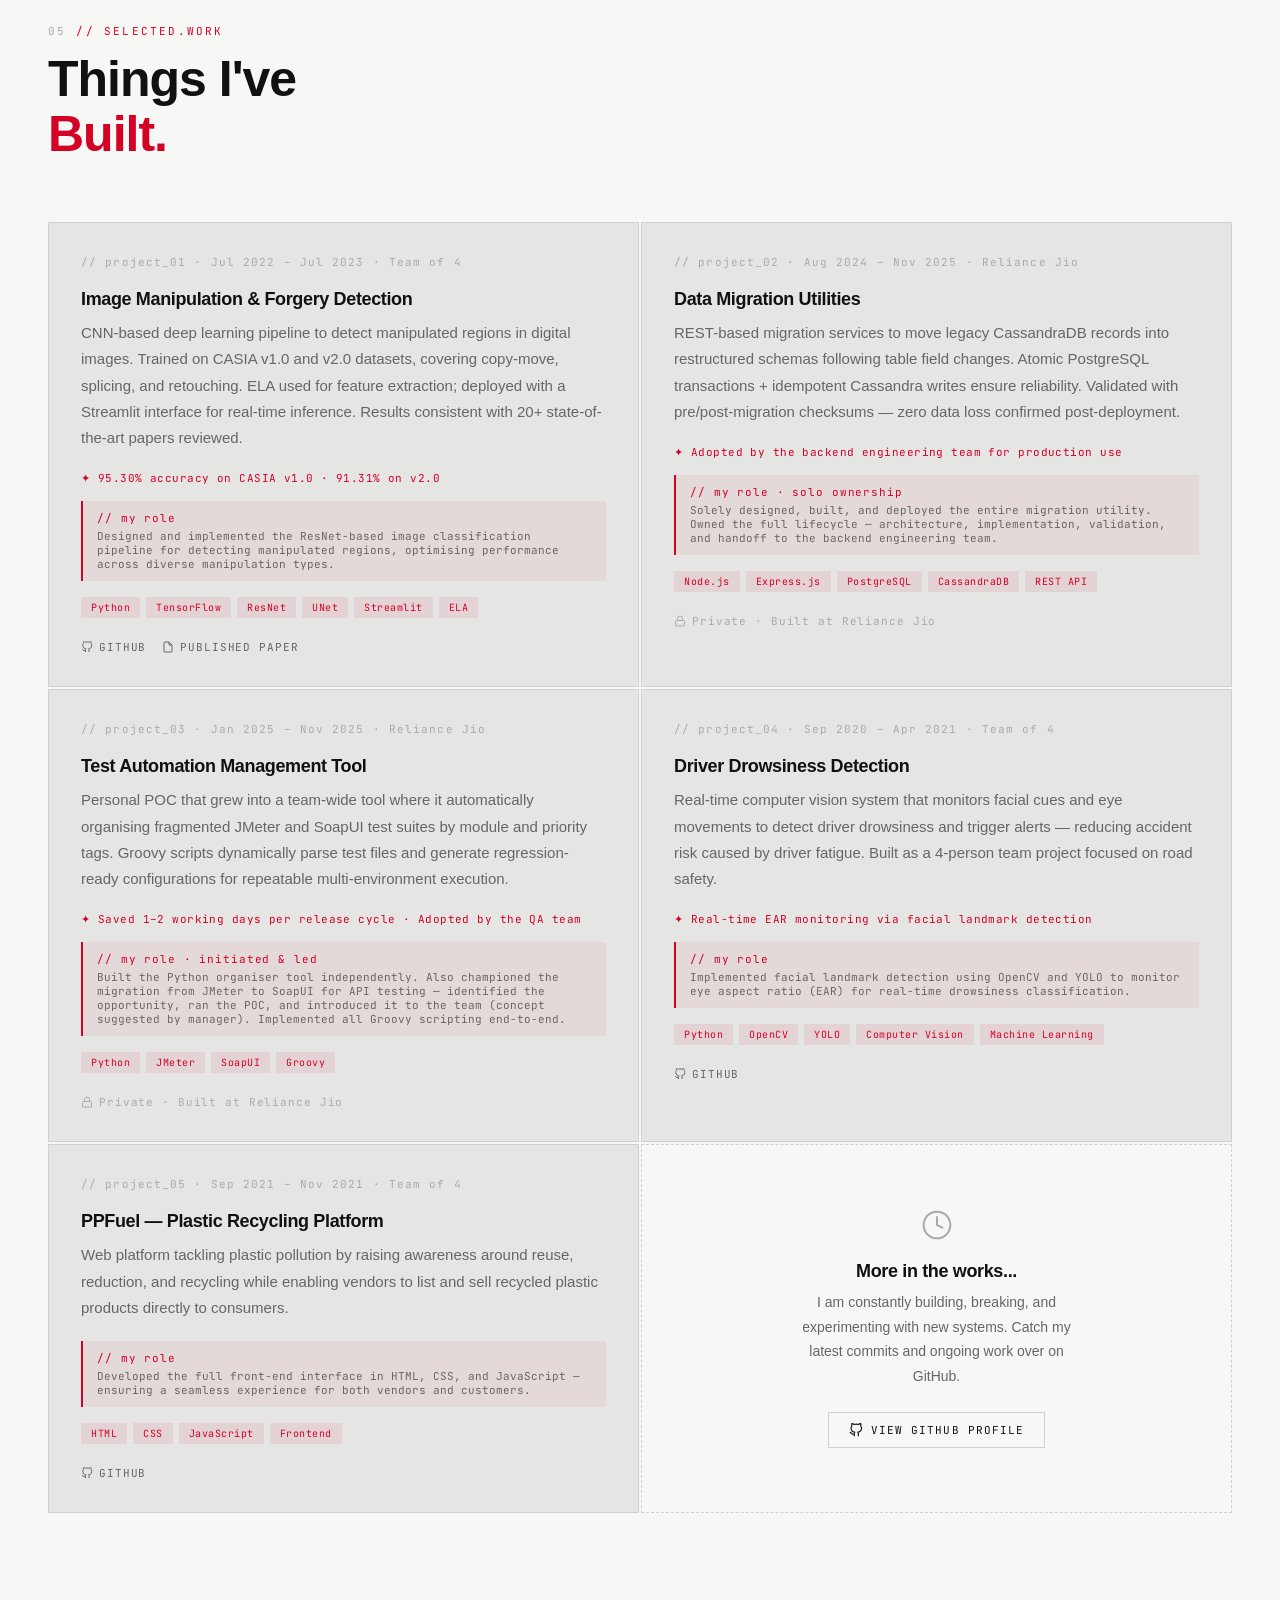
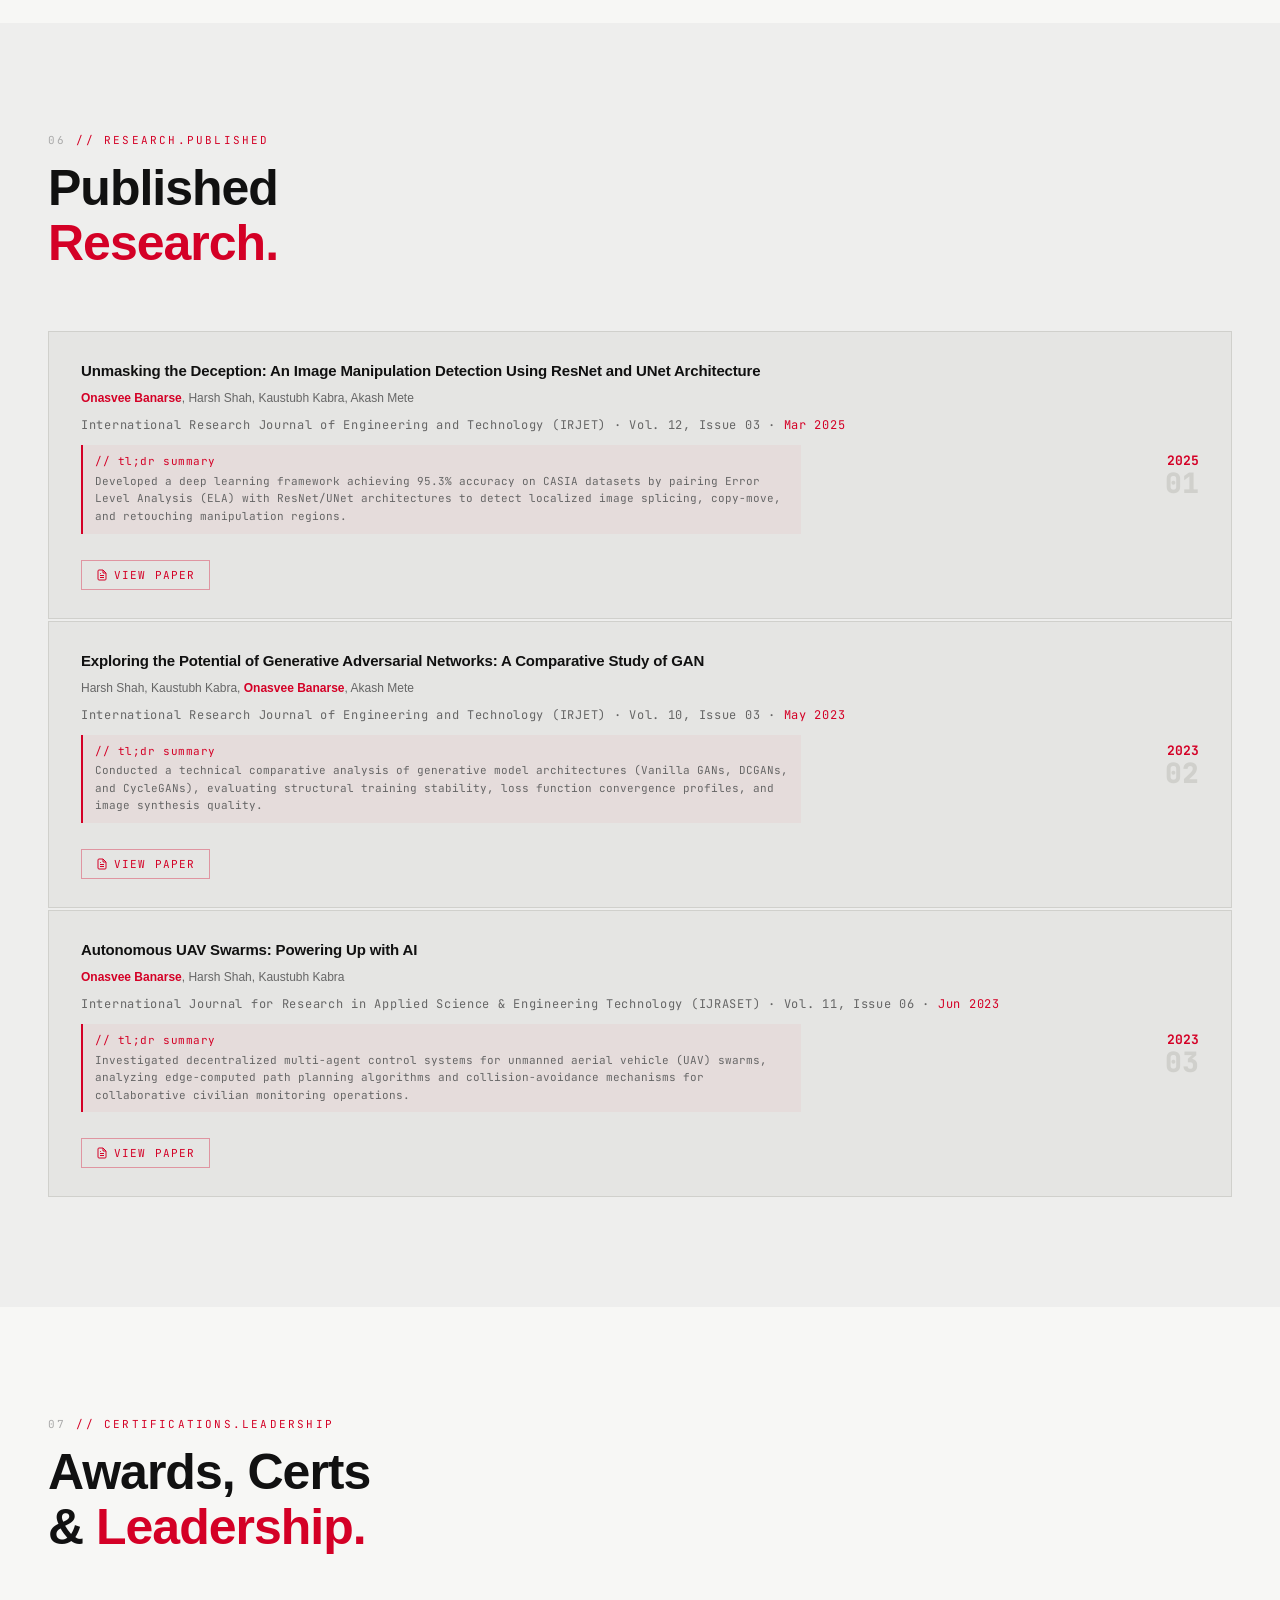
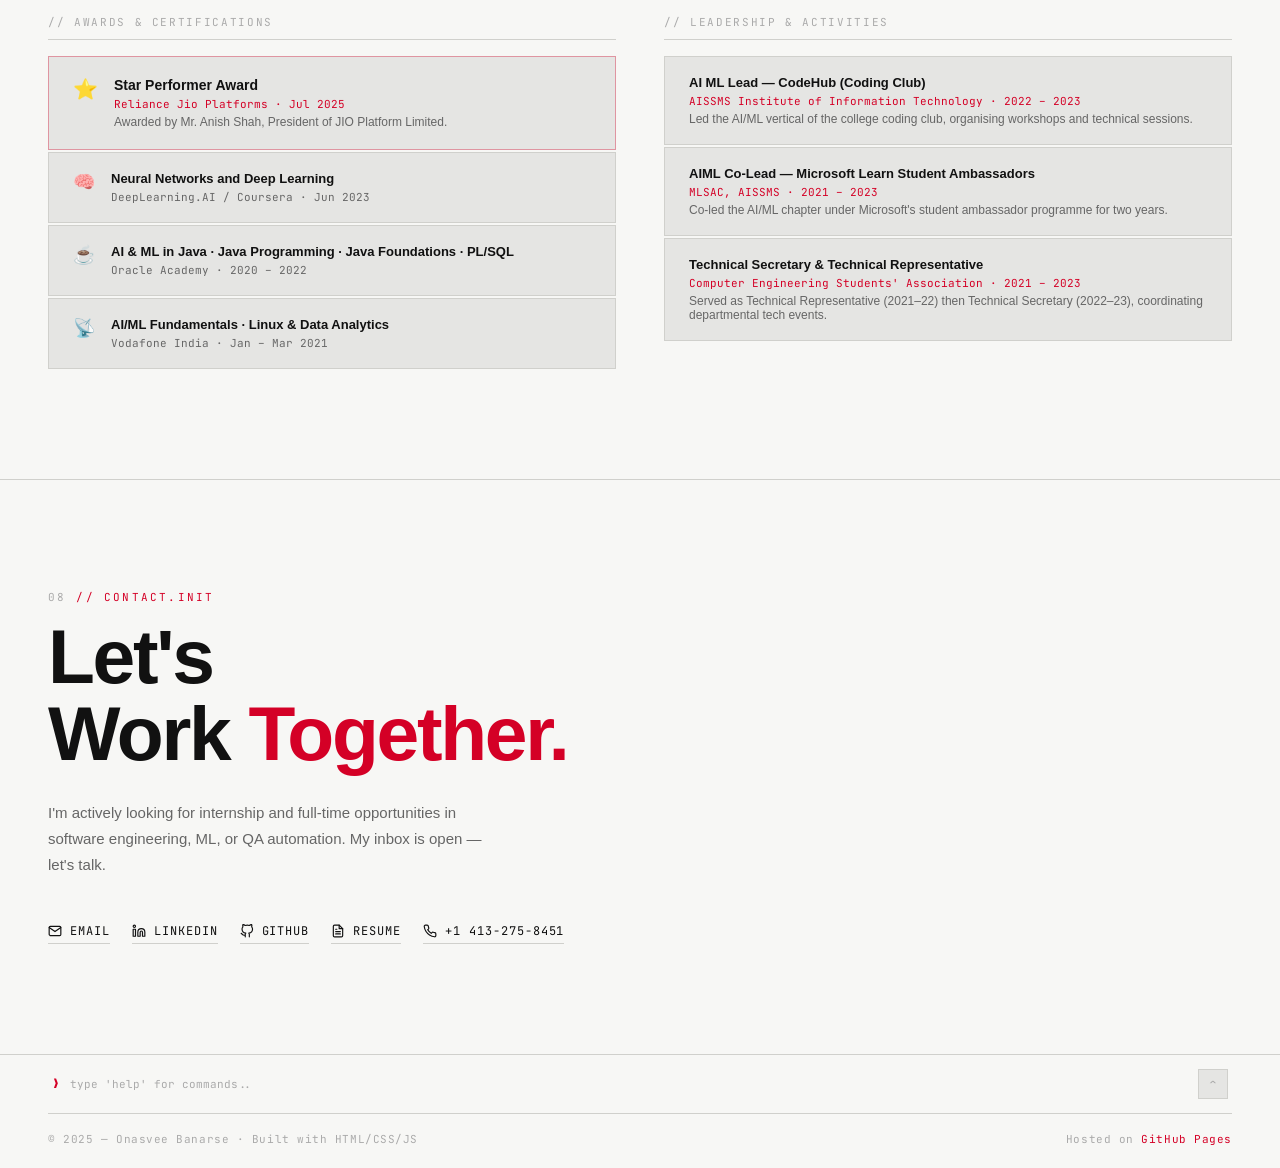
==== commit 3e67672a: "space theme update" ====
--- a/index.html
+++ b/index.html
@@ -68,6 +68,40 @@
 </head>
 <body>
 
+<svg id="spaceSvg" viewBox="0 0 200 200" preserveAspectRatio="xMidYMid slice">
+    <defs>
+      <linearGradient id="orbitGradient" x1="0%" y1="0%" x2="100%" y2="100%">
+        <stop offset="0%" stop-color="#FFEA33" />   <stop offset="25%" stop-color="#FF8700" />  <stop offset="50%" stop-color="#00D2BE" />  <stop offset="100%" stop-color="#B144FF" /> </linearGradient>
+    </defs>
+    
+    <g class="solar-system-grid">
+      <circle cx="100" cy="100" r="3" fill="#FFEA33" filter="drop-shadow(0 0 2px #FFEA33)" />
+      
+      <circle cx="100" cy="100" r="12" fill="none" stroke="#FF8700" stroke-width="0.3" opacity="0.3" stroke-dasharray="1 2"/>
+      <circle cx="88" cy="100" r="1" fill="#FF8700" opacity="0.8" />
+      
+      <circle cx="100" cy="100" r="22" fill="none" stroke="#00D2BE" stroke-width="0.3" opacity="0.4" stroke-dasharray="1 2"/>
+      <circle cx="122" cy="100" r="1.2" fill="#00D2BE" opacity="0.8" />
+      
+      <circle cx="100" cy="100" r="35" fill="none" stroke="#ff4444" stroke-width="0.3" opacity="0.3" stroke-dasharray="1 2"/>
+      <circle cx="100" cy="65" r="0.8" fill="#ff4444" opacity="0.8" />
+      
+      <circle cx="100" cy="100" r="65" fill="none" stroke="#ffaa00" stroke-width="0.3" opacity="0.2" stroke-dasharray="2 3"/>
+      <circle cx="45" cy="65" r="2.5" fill="#ffaa00" opacity="0.6" />
+      
+      <circle cx="100" cy="100" r="100" fill="none" stroke="#B144FF" stroke-width="0.3" opacity="0.2" stroke-dasharray="2 3"/>
+      <circle cx="160" cy="180" r="2" fill="#B144FF" opacity="0.6" />
+    </g>
+
+    <path id="spacePathGlow" class="space-path-glow" vector-effect="non-scaling-stroke" 
+          d="M 122,100 A 17,17 0 0,0 83,100 A 26,26 0 0,0 135,100 A 45,45 0 0,0 55,100 A 75,75 0 0,0 175,100 A 120,120 0 0,0 0,20" />
+          
+    <path id="spacePath" class="space-path" vector-effect="non-scaling-stroke" 
+          d="M 122,100 A 17,17 0 0,0 83,100 A 26,26 0 0,0 135,100 A 45,45 0 0,0 55,100 A 75,75 0 0,0 175,100 A 120,120 0 0,0 0,20" />
+    
+    <circle id="satelliteDot" cx="100" cy="100" r="1.5" fill="#ffffff" style="opacity: 0; filter: drop-shadow(0 0 3px #fff);" />
+  </svg>
+
   <div class="loader-screen" id="loaderScreen">
     <div class="loader-container">
       <div class="track-area" id="trackArea">
@@ -274,8 +308,10 @@
   <div class="cursor-ring" id="cursorRing"></div>
 
   <nav id="navbar">
-    <div class="nav-logo" onclick="window.scrollTo({top:0,behavior:'smooth'})" style="cursor:none;">// onasvee.dev</div>
-    <div class="nav-right">
+<div class="nav-logo" onclick="window.scrollTo({top:0,behavior:'smooth'})" style="cursor:none;">
+      // onasvee.dev<span class="live-indicator"></span>
+    </div>
+      <div class="nav-right">
       <ul class="nav-links">
         <li><a href="#about">About</a></li>
         <li><a href="#education">Education</a></li>
@@ -569,7 +605,7 @@
       <div class="project-card reveal">
         <div class="project-num">// project_03 · Jan 2025 – Nov 2025 · Reliance Jio</div>
         <h3 class="project-title">Test Automation Management Tool</h3>
-        <p class="project-desc">Personal POC that grew into a team-wide tool — automatically organising fragmented JMeter and SoapUI test suites by module and priority tags. Groovy scripts dynamically parse test files and generate regression-ready configurations for repeatable multi-environment execution.</p>
+        <p class="project-desc">Personal POC that grew into a team-wide tool where it automatically organising fragmented JMeter and SoapUI test suites by module and priority tags. Groovy scripts dynamically parse test files and generate regression-ready configurations for repeatable multi-environment execution.</p>
         <div class="project-highlight">✦ Saved 1–2 working days per release cycle · Adopted by the QA team</div>
         <div style="font-family:var(--mono);font-size:11px;color:var(--muted2);margin-bottom:16px;padding:10px 14px;border-left:2px solid var(--accent);background:color-mix(in srgb,var(--accent) 5%,transparent);">
           <span style="color:var(--accent);display:block;margin-bottom:4px;letter-spacing:0.08em;">// my role · initiated & led</span>
@@ -609,7 +645,7 @@
       <div class="project-card reveal">
         <div class="project-num">// project_05 · Sep 2021 – Nov 2021 · Team of 4</div>
         <h3 class="project-title">PPFuel — Plastic Recycling Platform</h3>
-        <p class="project-desc">Web platform tackling plastic pollution by raising awareness around reuse, reduction, and recycling — while enabling vendors to list and sell recycled plastic products directly to consumers.</p>
+        <p class="project-desc">Web platform tackling plastic pollution by raising awareness around reuse, reduction, and recycling while enabling vendors to list and sell recycled plastic products directly to consumers.</p>
         <div style="font-family:var(--mono);font-size:11px;color:var(--muted2);margin-bottom:16px;padding:10px 14px;border-left:2px solid var(--accent);background:color-mix(in srgb,var(--accent) 5%,transparent);">
           <span style="color:var(--accent);display:block;margin-bottom:4px;letter-spacing:0.08em;">// my role</span>
           Developed the full front-end interface in HTML, CSS, and JavaScript — ensuring a seamless experience for both vendors and customers.
@@ -964,7 +1000,7 @@
     </div>
   </div>
 
-
+<div id="telemetryData" class="telemetry-data"></div>
   <!-- ── SCRIPTS ──────────────────────────────────────────── -->
   <script src="script.js" defer></script>
   <script src="terminal.js"></script>
--- a/styles.css
+++ b/styles.css
@@ -626,4 +626,155 @@
 /* We will apply this class using JS so it fires exactly when we want */
 .hint-pulse {
   animation: colorDotPulse 1.5s ease-out 3; /* Pulses exactly 3 times, then stops forever */
+}
+
+/* ============================================================
+   F1 TELEMETRY THEME OVERRIDES
+   ============================================================ */
+
+/* 1. Carbon Fiber Background & Base Colors */
+[data-theme="f1"] {
+  --bg: #111111;
+  --bg2: #0a0a0a;
+  --bg3: #1a1a1a;
+  --text: #ffffff;
+  --muted2: #aaaaaa;
+}
+
+[data-theme="f1"] body {
+  background-image: 
+    repeating-linear-gradient(45deg, #111 25%, transparent 25%, transparent 75%, #111 75%, #111),
+    repeating-linear-gradient(45deg, #111 25%, #0a0a0a 25%, #0a0a0a 75%, #111 75%, #111);
+  background-position: 0 0, 4px 4px;
+  background-size: 8px 8px;
+}
+
+/* 2. Force Monospace "Data" Font Everywhere */
+[data-theme="f1"] * {
+  font-family: var(--mono) !important;
+  letter-spacing: 0.02em;
+}
+
+/* 3. The Sector Gradient Scrollbar */
+[data-theme="f1"] ::-webkit-scrollbar-thumb {
+  background: linear-gradient(to bottom, #B144FF, #4444FF, #44FF44); /* Purple -> Blue -> Green */
+  border-radius: 0;
+}
+
+/* 4. Live Recording Indicator (Hidden by default) */
+.live-indicator {
+  display: none;
+  width: 6px; 
+  height: 6px; 
+  background: #ff4444; 
+  border-radius: 50%;
+  margin-left: 10px; 
+  box-shadow: 0 0 8px #ff4444;
+  vertical-align: middle;
+}
+
+/* Make it blink only when F1 theme is active */
+[data-theme="f1"] .live-indicator {
+  display: inline-block;
+  animation: telemetryBlink 1s infinite;
+}
+
+@keyframes telemetryBlink {
+  0%, 100% { opacity: 1; }
+  50% { opacity: 0.3; }
+}
+
+/* 5. Telemetry Data Readout */
+.telemetry-data {
+  display: none; 
+  position: fixed; 
+  bottom: 24px; 
+  left: 48px;
+  font-family: var(--mono); 
+  font-size: 10px; 
+  color: var(--accent);
+  pointer-events: none; 
+  z-index: 9999;
+  line-height: 1.5;
+}
+
+[data-theme="f1"] .telemetry-data {
+  display: block;
+}
+
+/* Hide the normal scroll hint to make room for data */
+[data-theme="f1"] .hero-scroll-hint {
+  display: none;
+}
+
+/* ============================================================
+   SPACE THEME OVERRIDES
+   ============================================================ */
+
+[data-theme="space"] {
+  --bg: #060b19;
+  --bg2: transparent; /* Allows the orbital path to show behind sections */
+  --bg3: rgba(10, 16, 35, 0.7);
+  --text: #e2e8f0;
+  --border: rgba(0, 210, 255, 0.15);
+  --accent: #00d2ff; /* SpaceX Cyan */
+  --accent2: #ffb000; /* Apollo Amber */
+  --muted2: #64748b;
+}
+
+[data-theme="space"] body {
+  background-image: 
+    linear-gradient(rgba(0, 210, 255, 0.04) 1px, transparent 1px),
+    linear-gradient(90deg, rgba(0, 210, 255, 0.04) 1px, transparent 1px);
+  background-size: 50px 50px;
+  background-color: #060b19;
+  background-attachment: fixed;
+}
+
+[data-theme="space"] * {
+  font-family: var(--mono) !important;
+}
+
+/* Frosted glass effect so text remains readable over the glowing line */
+[data-theme="space"] .project-card,
+[data-theme="space"] .edu-card,
+[data-theme="space"] .pub-card,
+[data-theme="space"] .stat-box {
+  backdrop-filter: blur(10px);
+  -webkit-backdrop-filter: blur(10px);
+}
+
+/* SVG Solar System Container */
+#spaceSvg {
+  display: none;
+  position: fixed;
+  top: 0;
+  left: 0;
+  width: 100vw;
+  height: 100vh;
+  pointer-events: none;
+  z-index: 0; 
+  opacity: 0.8; /* Keeps it from overpowering your text */
+}
+
+[data-theme="space"] #spaceSvg {
+  display: block;
+}
+
+.solar-system-grid circle {
+  transform-origin: center;
+}
+
+.space-path {
+  fill: none;
+  stroke: url(#orbitGradient); 
+  stroke-width: 1.5px;
+}
+
+.space-path-glow {
+  fill: none;
+  stroke: url(#orbitGradient);
+  stroke-width: 6px;
+  opacity: 0.2;
+  filter: blur(3px);
 }
